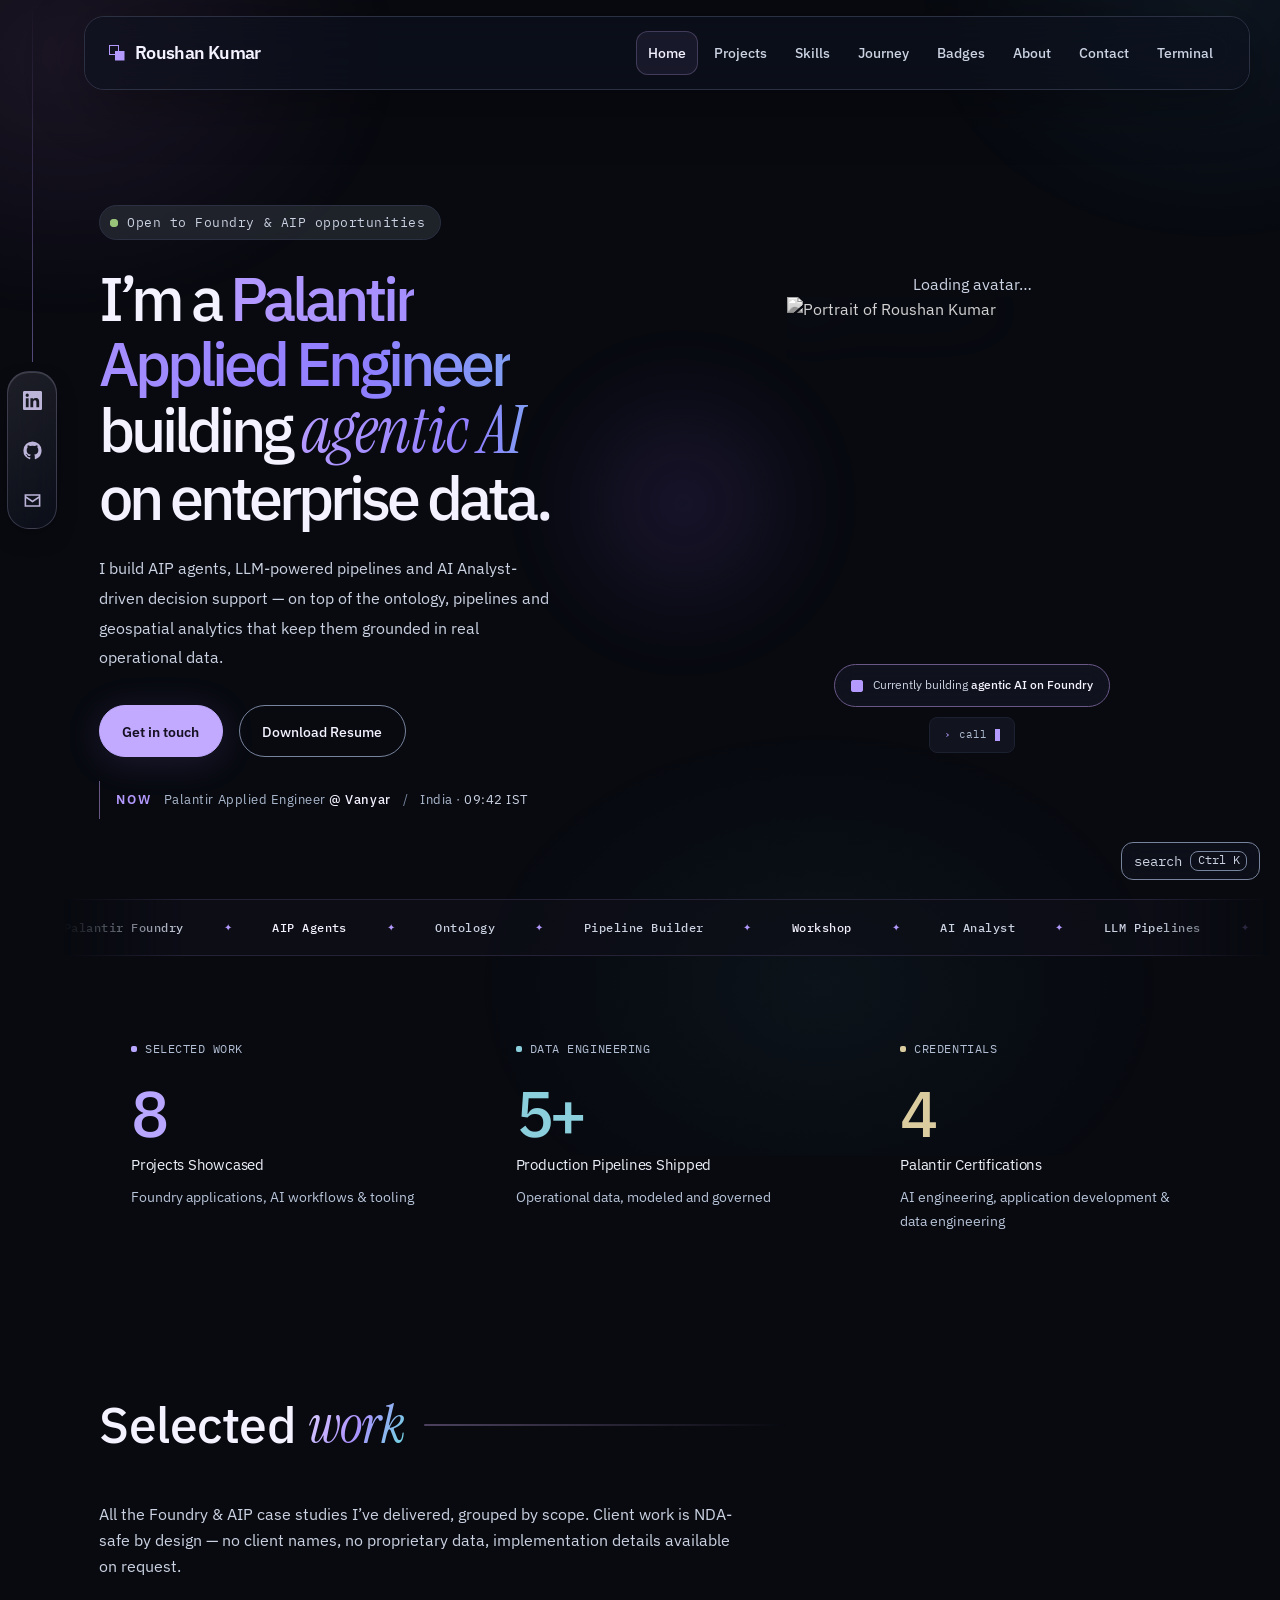
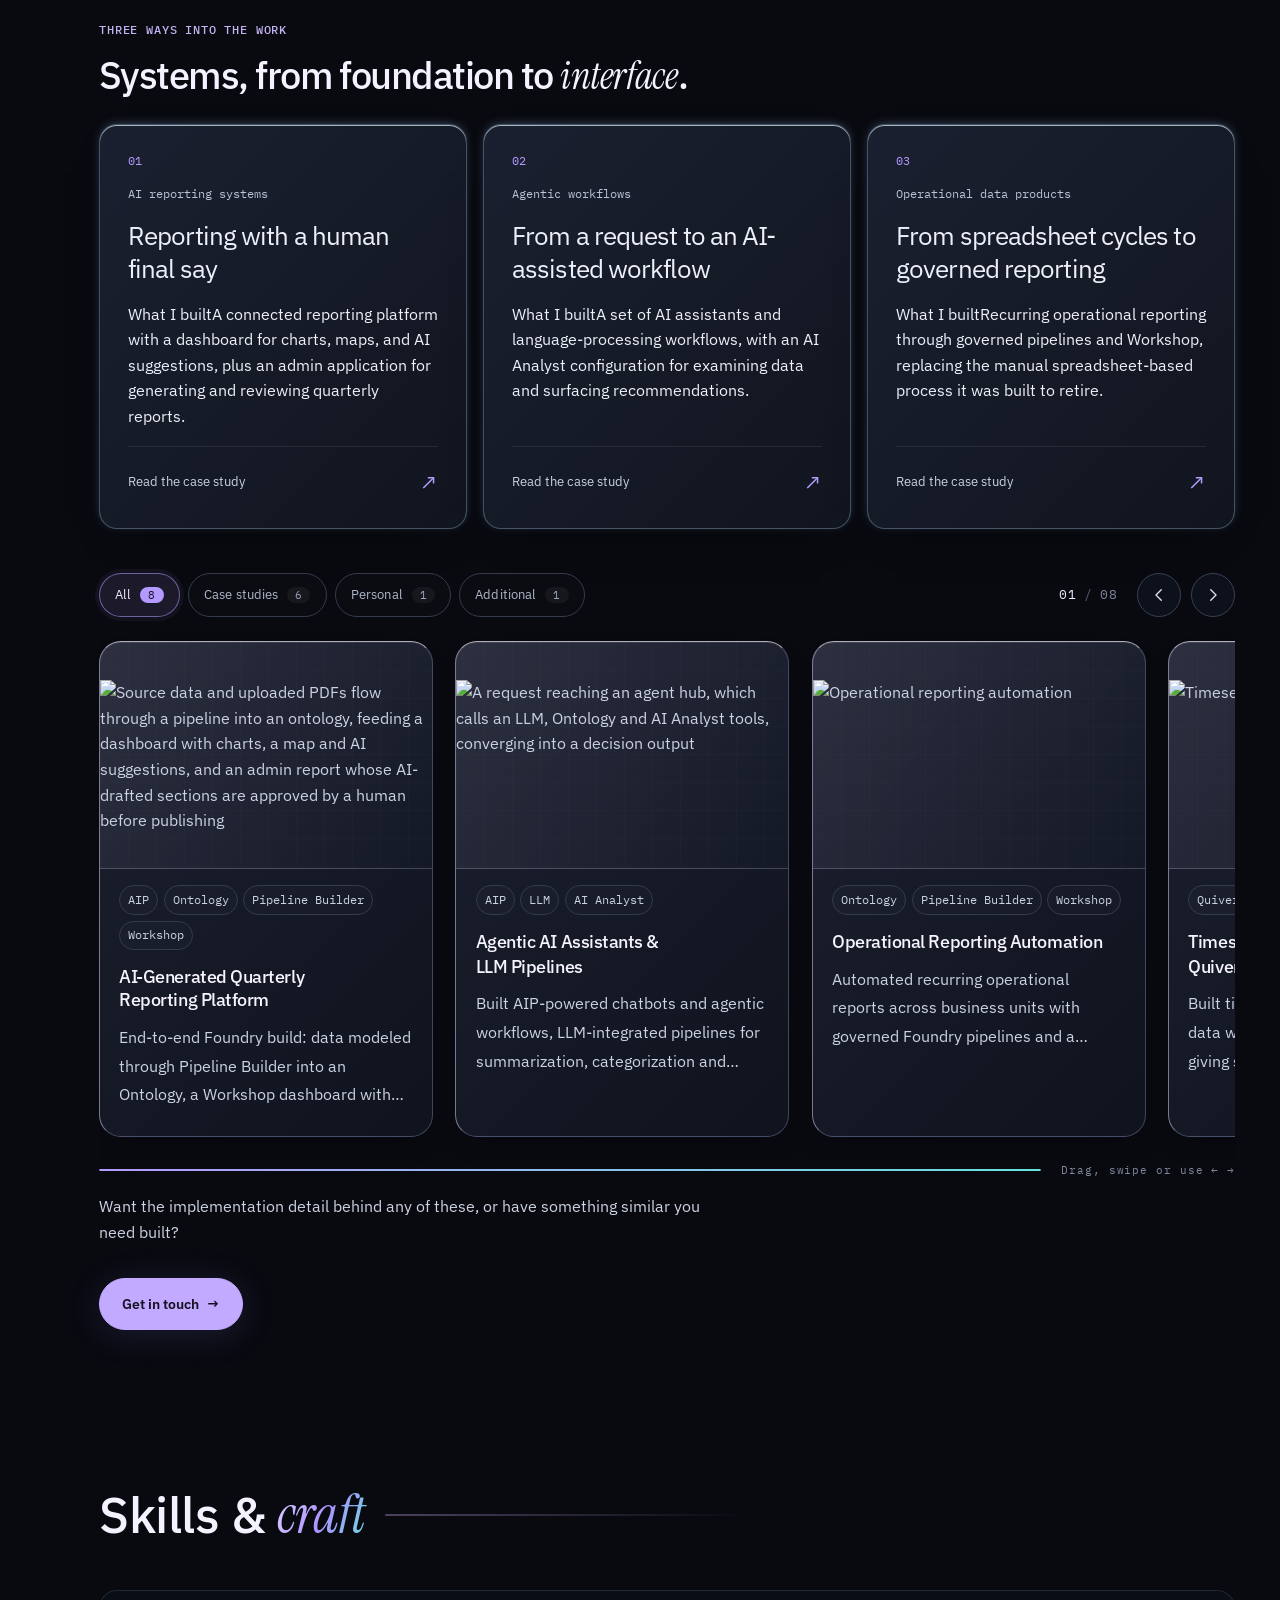
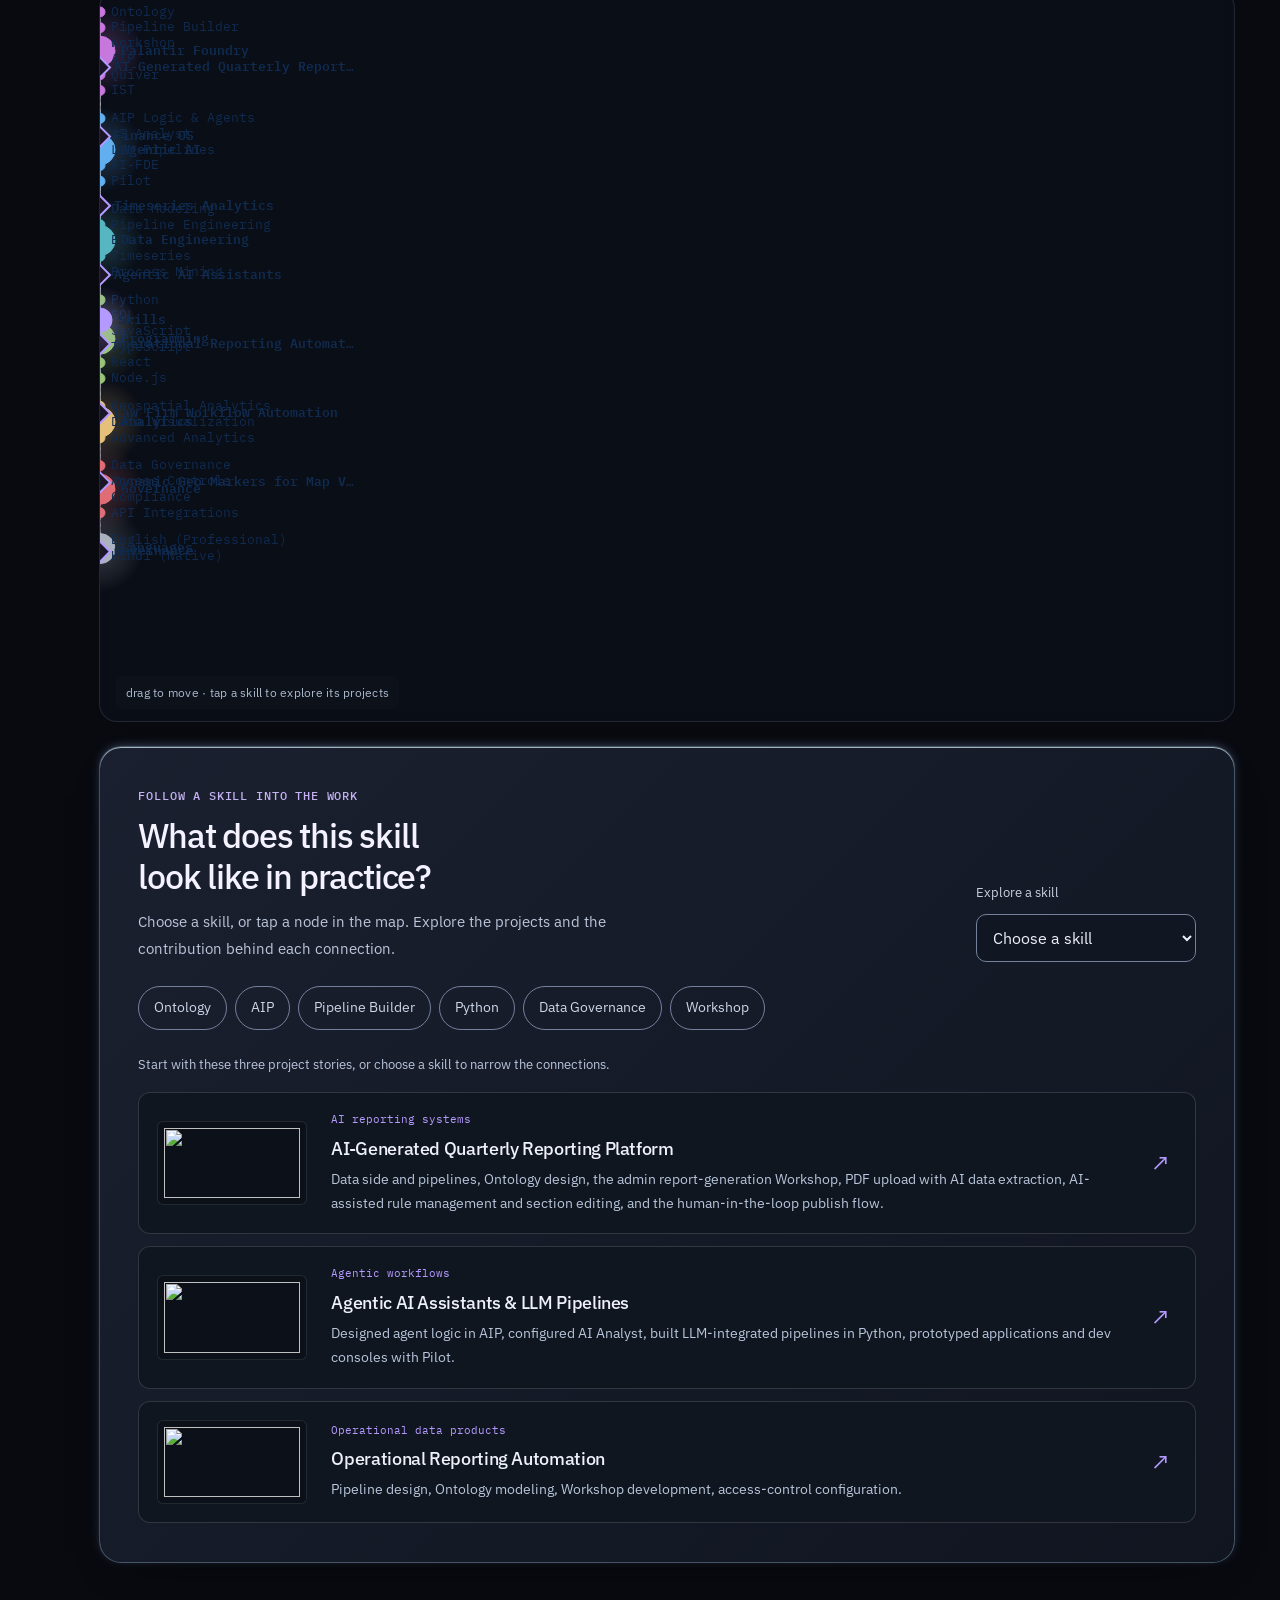
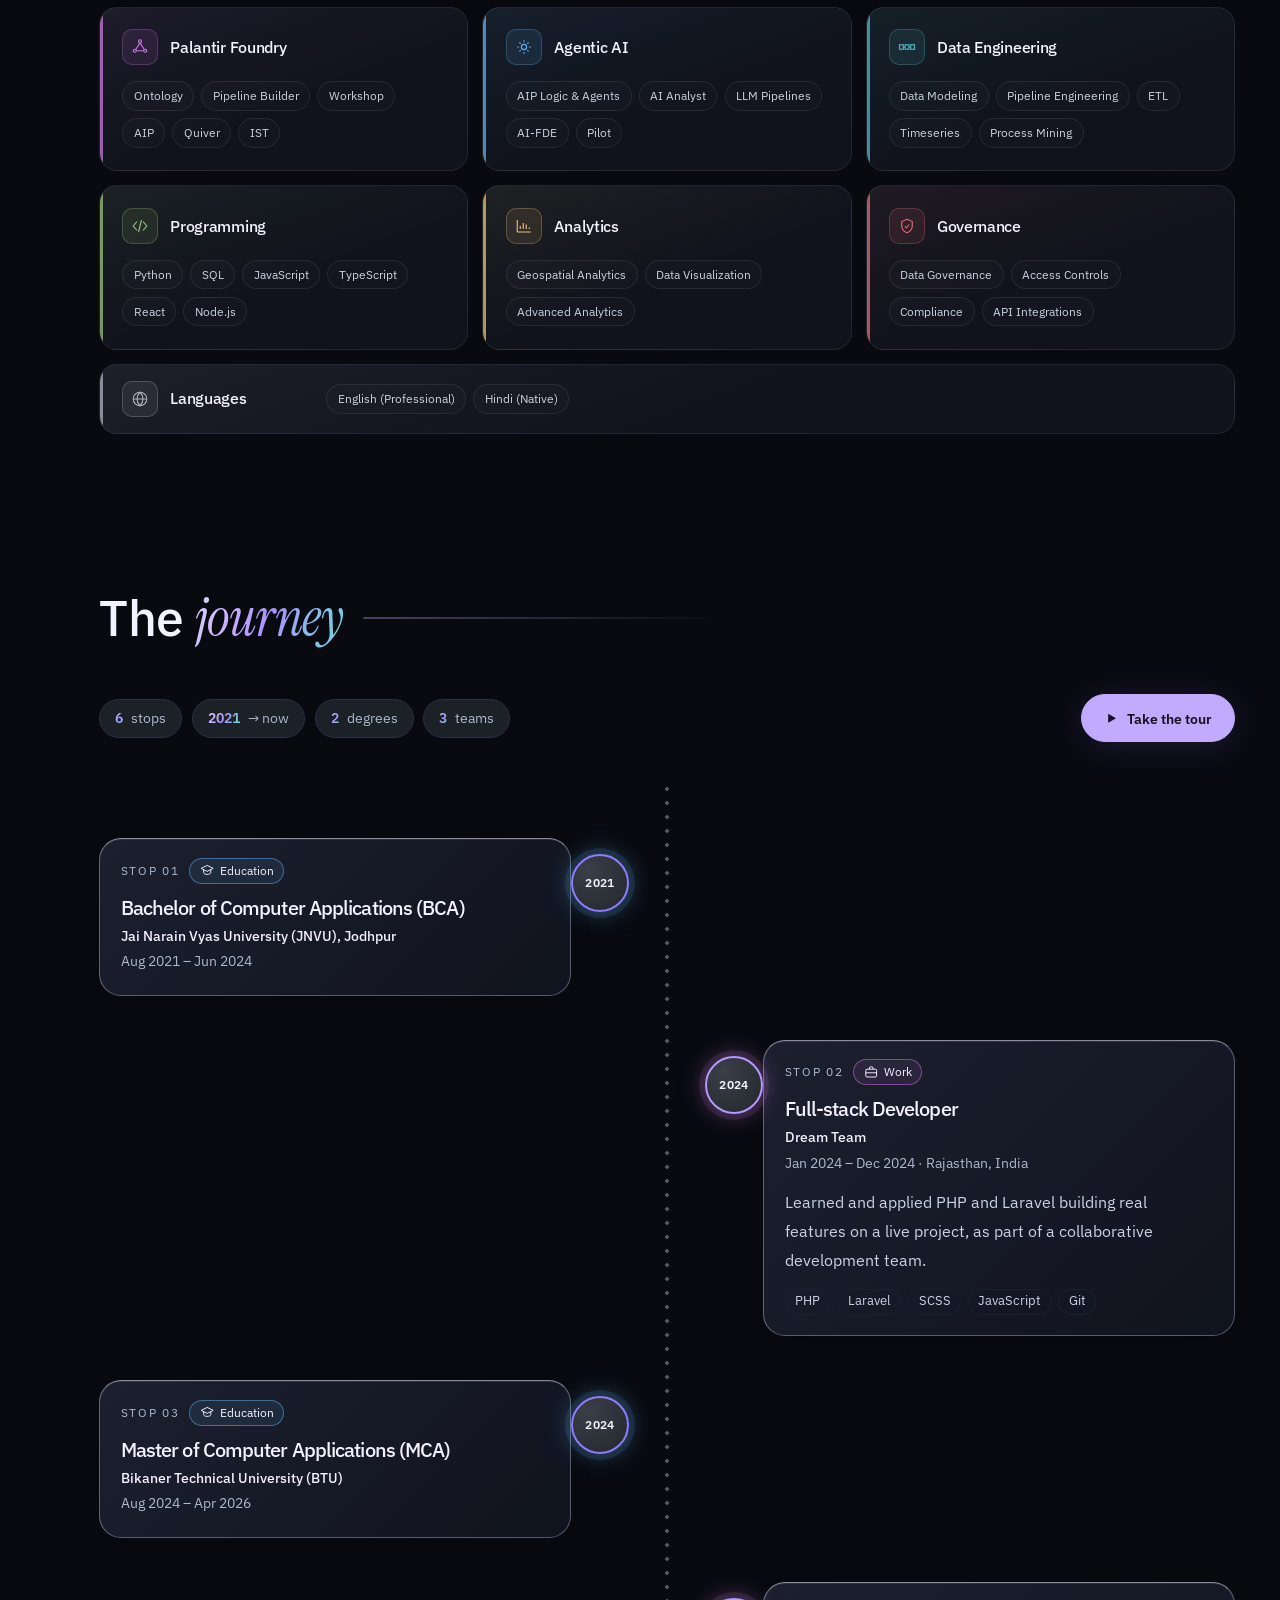
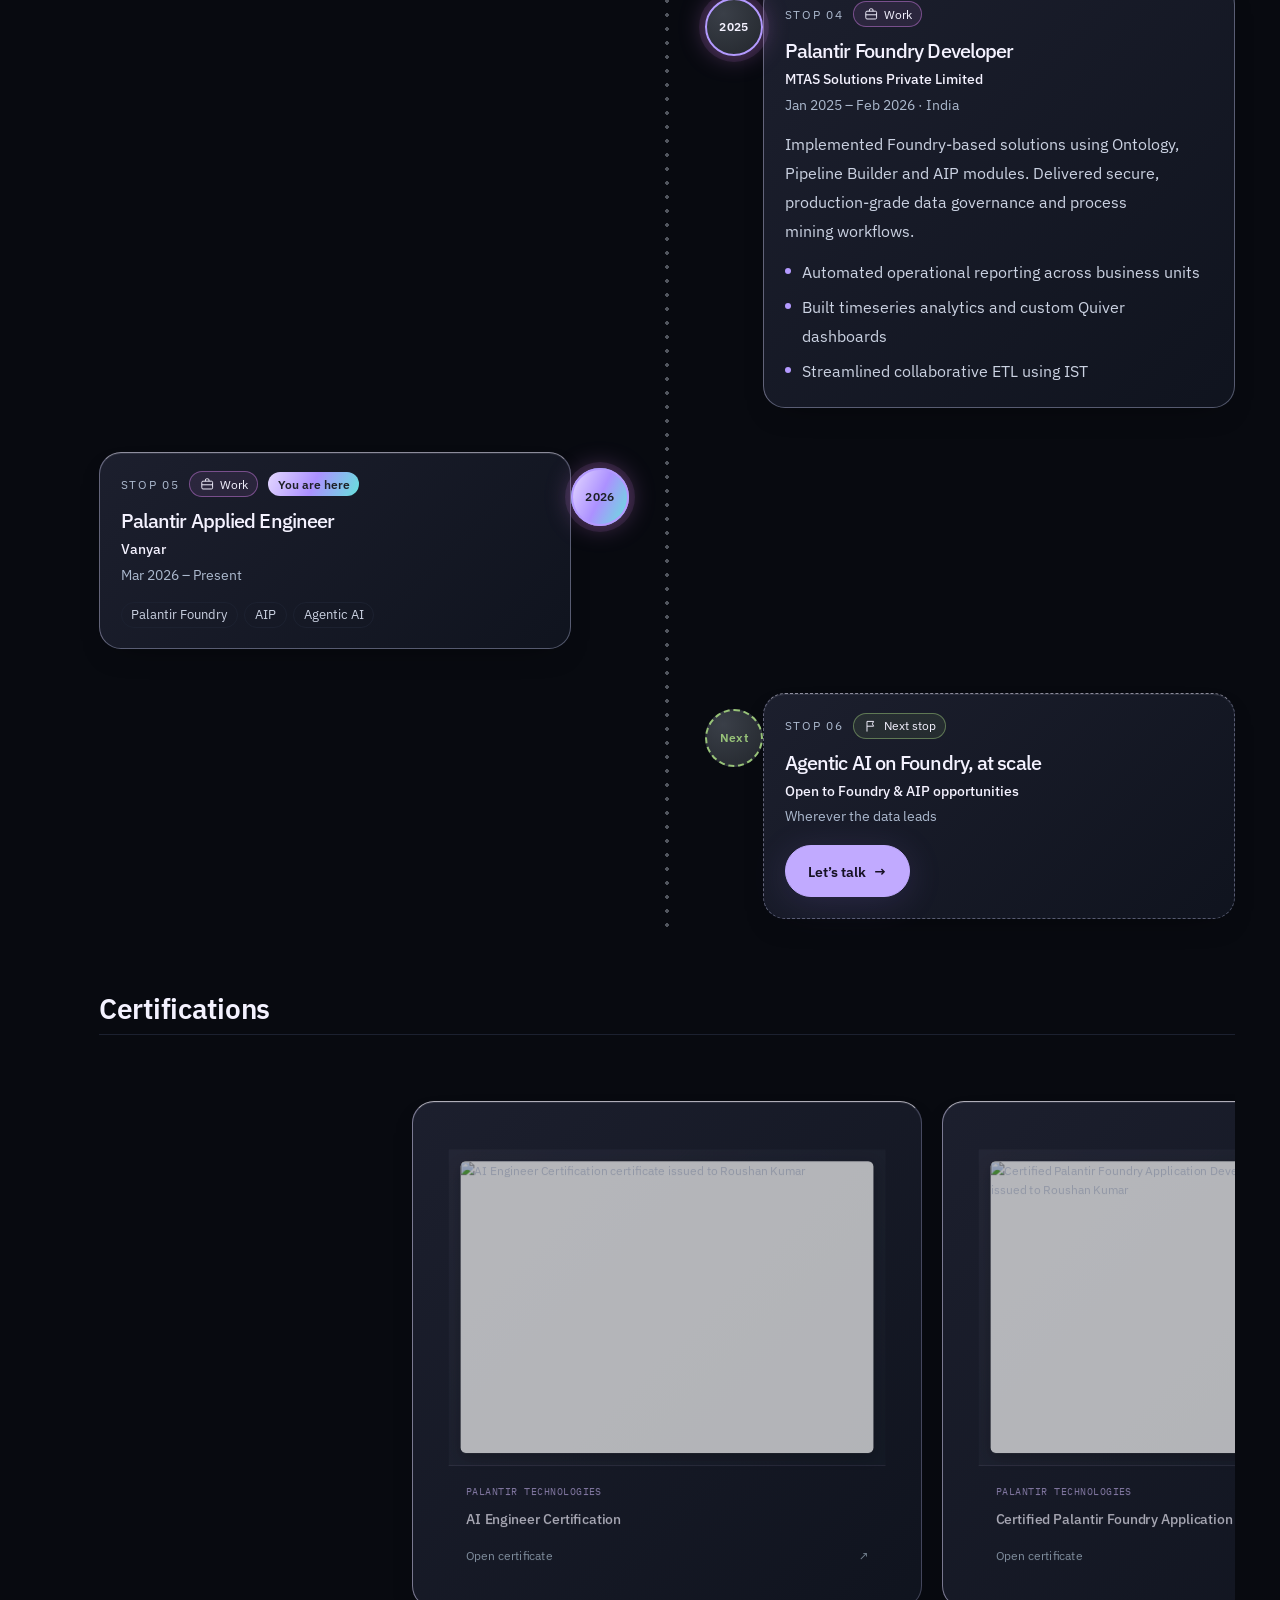
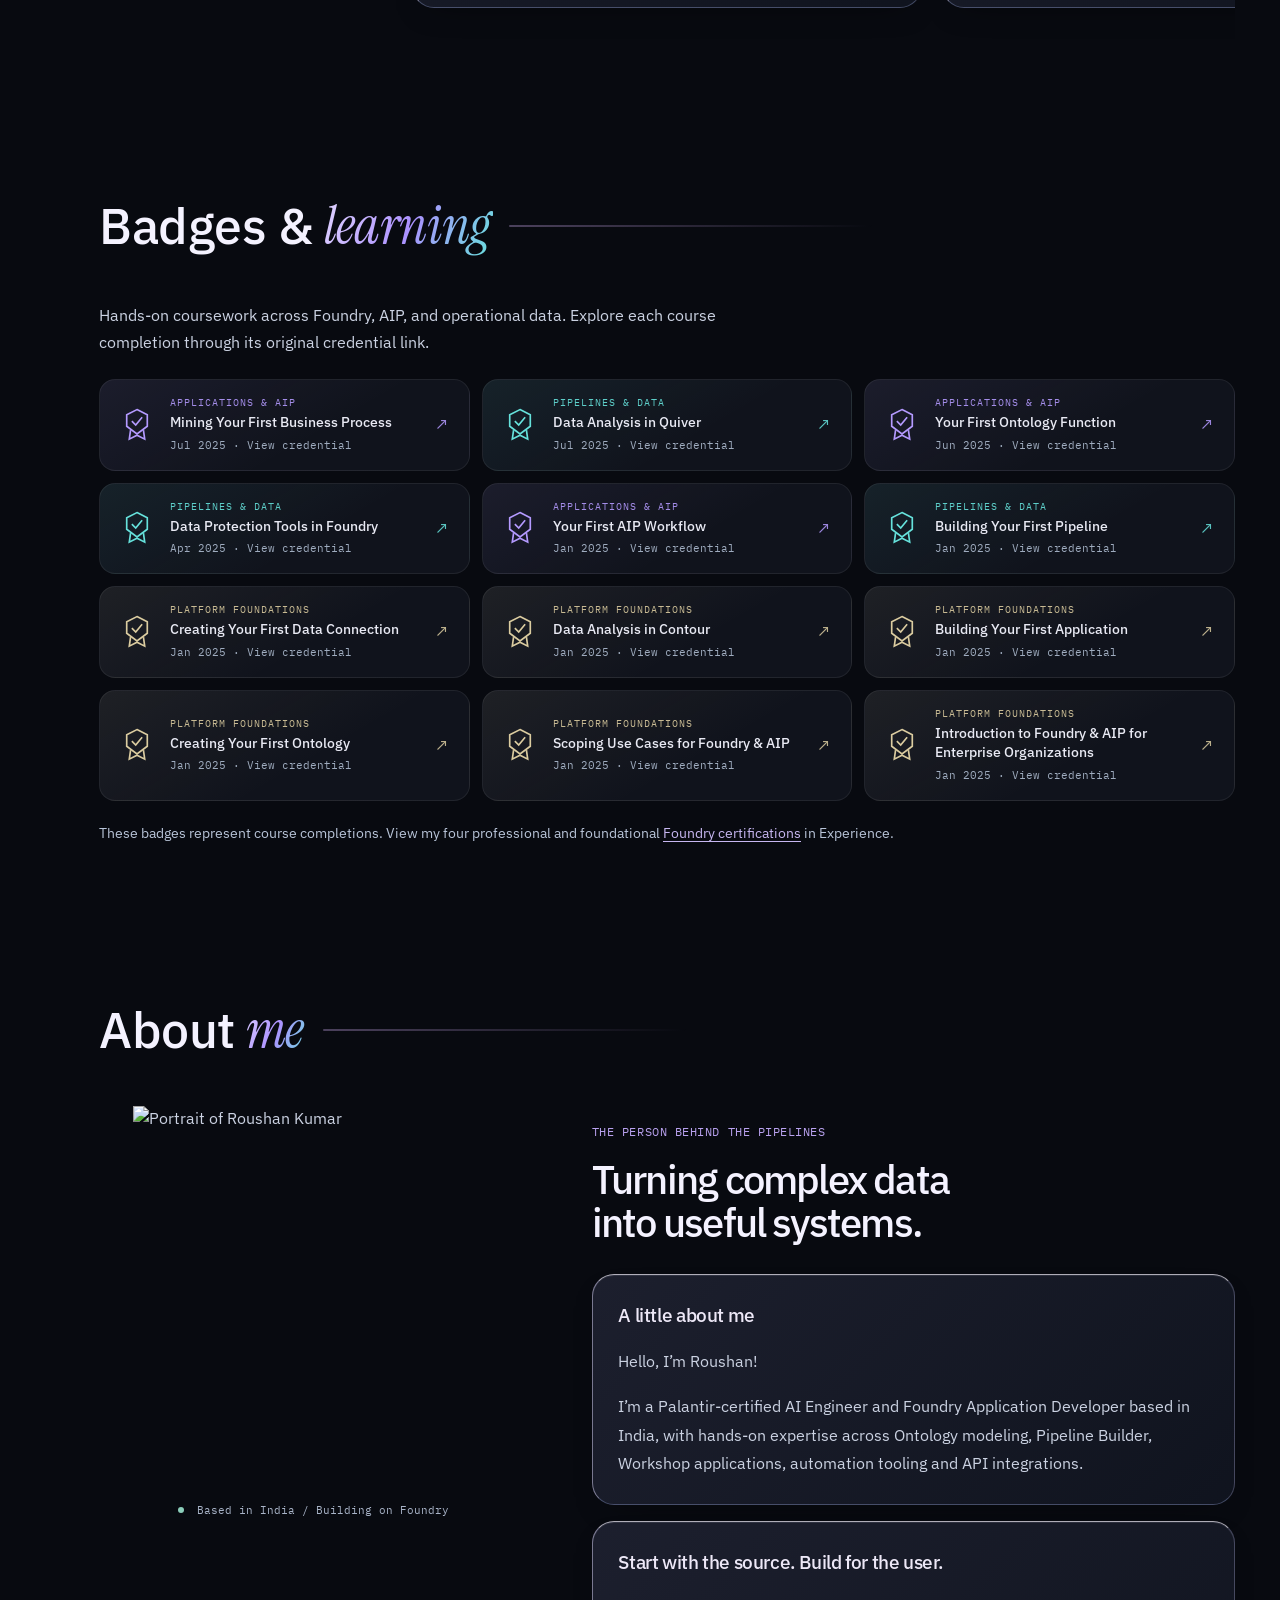
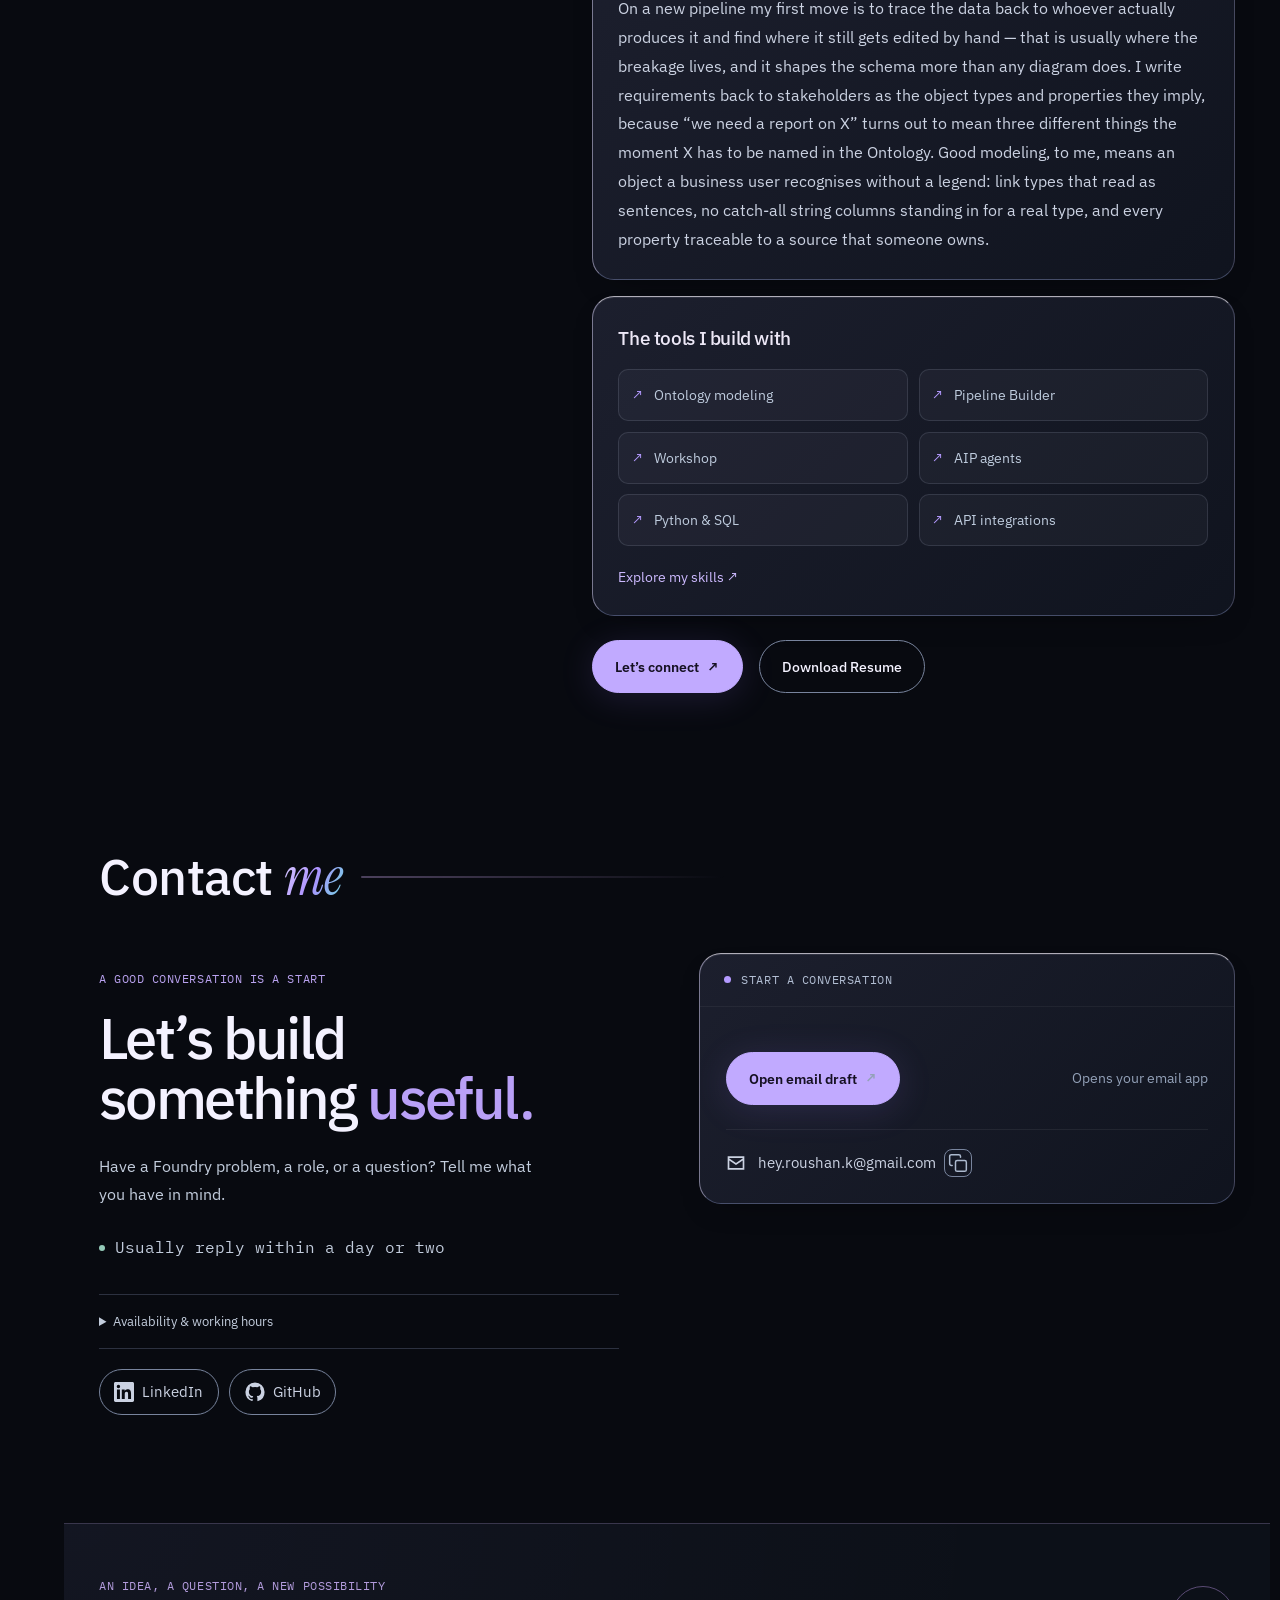
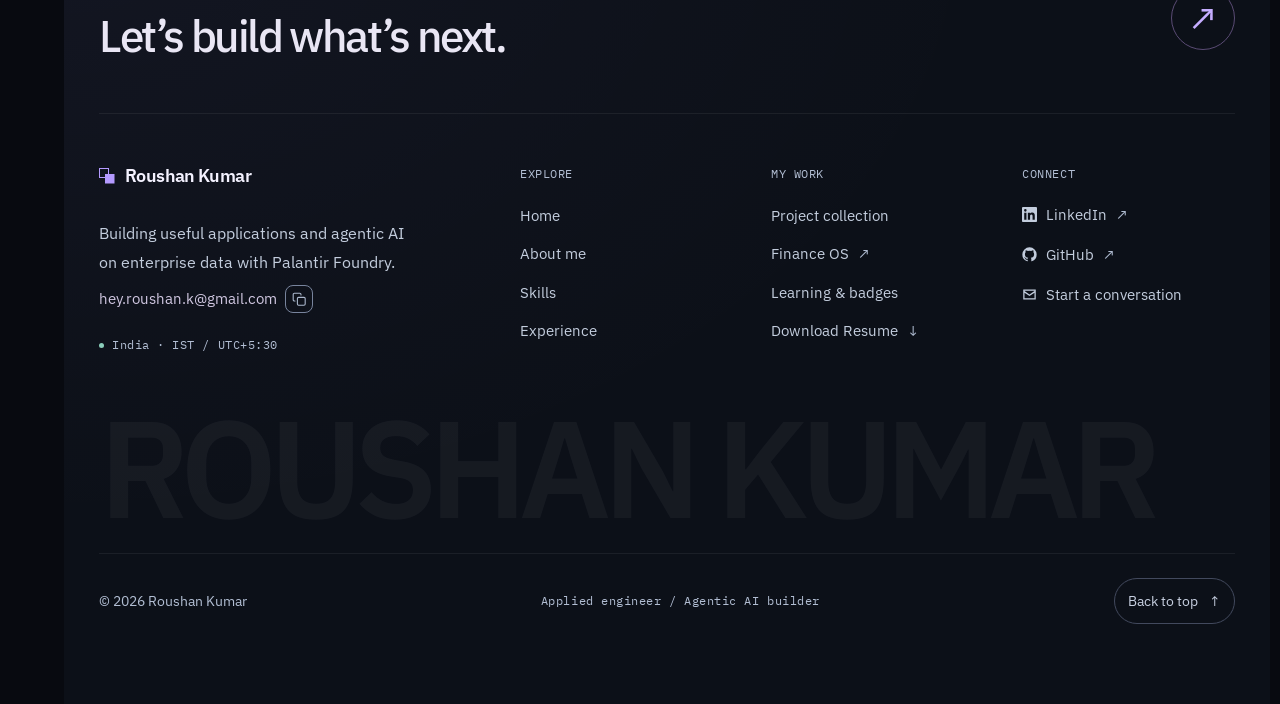
==== index.html @ 932e7ff6 "Align site with current role, fix header overlap, add terminal nav tab - Hero H1, page title, OG/Twi" ====
<!DOCTYPE html>
<html lang="en">
<head>
<meta charset="UTF-8" />
<meta name="viewport" content="width=device-width, initial-scale=1" />

<script id="reload-from-top">
(function(){var entry=performance.getEntriesByType('navigation')[0];if(!entry||entry.type!=='reload')return;history.scrollRestoration='manual';if(location.hash)history.replaceState(history.state,'',location.pathname+location.search);function top(){window.scrollTo({top:0,left:0,behavior:'instant'});}top();document.addEventListener('DOMContentLoaded',top,{once:true});window.addEventListener('pageshow',function(){top();requestAnimationFrame(top);},{once:true});})();
</script>
<!-- Establish the hero's starting state before any page content paints. -->
<script>
(function(){
  if(!window.matchMedia||matchMedia('(prefers-reduced-motion: reduce)').matches||!Element.prototype.animate)return;
  if(location.hash&&location.hash!=='#home')return;
  var root=document.documentElement;
  window.heroIntroBoot={expired:false};
  root.classList.add('hero-intro-enabled','hero-title-pending','hero-support-pending');
  // If enhancement scripts fail or stall, keep the page usable.
  window.heroIntroBoot.timer=setTimeout(function(){
    if(!root.classList.contains('hero-title-pending')&&!root.classList.contains('hero-support-pending'))return;
    window.heroIntroBoot.expired=true;
    root.classList.remove('hero-title-pending','hero-support-pending');
    document.dispatchEvent(new CustomEvent('hero-intro-fallback'));
  },4000);
})();
</script>
<style>
html.hero-title-pending .hero__title { opacity:0; }
html.hero-support-pending .hero__text,
html.hero-support-pending .hero__copy .btn-row,
html.hero-support-pending .hero__copy .now,
html.hero-support-pending .hero__visual,
html.hero-support-pending .hero .fx-scroll-cue { opacity:0; }
html.hero-intro-enabled .hero__copy,
html.hero-intro-enabled .hero__visual { animation:none !important; }
@media(prefers-reduced-motion:reduce) {
  html.hero-title-pending .hero__title,
  html.hero-support-pending .hero__text,
  html.hero-support-pending .hero__copy .btn-row,
  html.hero-support-pending .hero__copy .now,
  html.hero-support-pending .hero__visual,
  html.hero-support-pending .hero .fx-scroll-cue { opacity:1; }
}
@media print {
  html.hero-title-pending .hero__title,
  html.hero-support-pending .hero__text,
  html.hero-support-pending .hero__copy .btn-row,
  html.hero-support-pending .hero__copy .now,
  html.hero-support-pending .hero__visual { opacity:1; }
}
</style>


<title>Roushan Kumar | Palantir Applied Engineer (Foundry &amp; AIP)</title>
<meta name="description" content="Explore Roushan Kumar’s Palantir Foundry and AIP projects, AI agents, ontology applications and data pipelines. Certified AI Engineer and application developer." />

<meta name="theme-color" content="#ffffff" />
<meta name="color-scheme" content="light" />
<meta name="robots" content="index, follow, max-image-preview:large" />
<meta property="og:image:alt" content="Roushan Kumar — Palantir Foundry and AI Engineer portfolio" />
<meta name="twitter:image:alt" content="Roushan Kumar — Palantir Foundry and AI Engineer portfolio" />
<meta name="author" content="Roushan Kumar" />
<link rel="icon" href="assets/logo.svg" type="image/svg+xml" />
<link rel="apple-touch-icon" href="assets/apple-touch-icon.png" />
<link rel="canonical" href="https://dev-rksharma.github.io/Portfolio/" />

<meta property="og:type" content="website" />
<meta property="og:site_name" content="Roushan Kumar — Portfolio" />
<meta property="og:locale" content="en_US" />
<meta property="og:title" content="Roushan Kumar | Palantir Applied Engineer (Foundry &amp; AIP)" />
<meta property="og:description" content="Explore Roushan Kumar’s Palantir Foundry and AIP projects, AI agents, ontology applications and data pipelines. Certified AI Engineer and application developer." />
<meta property="og:url" content="https://dev-rksharma.github.io/Portfolio/" />
<meta property="og:image" content="https://dev-rksharma.github.io/Portfolio/assets/og-image.png" />
<meta name="twitter:card" content="summary_large_image" />
<meta name="twitter:title" content="Roushan Kumar | Palantir Applied Engineer (Foundry &amp; AIP)" />
<meta name="twitter:description" content="Explore Roushan Kumar’s Palantir Foundry and AIP projects, AI agents, ontology applications and data pipelines. Certified AI Engineer and application developer." />
<meta name="twitter:image" content="https://dev-rksharma.github.io/Portfolio/assets/og-image.png" />

<script type="application/ld+json">
{
  "@context": "https://schema.org",
  "@graph": [
    {
      "@type": "Person",
      "name": "Roushan Kumar",
      "url": "https://dev-rksharma.github.io/Portfolio/",
      "image": "https://dev-rksharma.github.io/Portfolio/assets/profile.png",
      "jobTitle": "Palantir Applied Engineer",
      "worksFor": {
        "@type": "Organization",
        "name": "Vanyar"
      },
      "sameAs": [
        "https://www.linkedin.com/in/roushan-kumar",
        "https://github.com/dev-rkSharma"
      ],
      "knowsAbout": [
        "Palantir Foundry",
        "Agentic AI",
        "AIP Agents",
        "LLM Pipelines",
        "Ontology Modeling",
        "Pipeline Builder",
        "Workshop Applications",
        "Data Governance",
        "Geospatial Analytics",
        "AIP"
      ],
      "@id": "https://dev-rksharma.github.io/Portfolio/#person",
      "email": "mailto:hey.roushan.k@gmail.com",
      "hasCredential": [
        {
          "@type": "EducationalOccupationalCredential",
          "name": "AI Engineer Certification",
          "url": "https://verify.skilljar.com/c/pby6viwbnyed",
          "credentialCategory": "Certification",
          "recognizedBy": {
            "@type": "Organization",
            "name": "Palantir Technologies"
          }
        },
        {
          "@type": "EducationalOccupationalCredential",
          "name": "Certified Palantir Foundry Application Developer Professional",
          "url": "https://verify.skilljar.com/c/iqjrtpi248z9",
          "credentialCategory": "Certification",
          "recognizedBy": {
            "@type": "Organization",
            "name": "Palantir Technologies"
          }
        },
        {
          "@type": "EducationalOccupationalCredential",
          "name": "Certified Palantir Foundry Aware",
          "url": "https://verify.skilljar.com/c/zka2jmnxfj8r",
          "credentialCategory": "Certification",
          "recognizedBy": {
            "@type": "Organization",
            "name": "Palantir Technologies"
          }
        },
        {
          "@type": "EducationalOccupationalCredential",
          "name": "Certified Palantir Foundry Data Engineer",
          "url": "https://verify.skilljar.com/c/p792rr4y8it7",
          "credentialCategory": "Certification",
          "recognizedBy": {
            "@type": "Organization",
            "name": "Palantir Technologies"
          }
        }
      ]
    },
    {
      "@type": "ProfilePage",
      "@id": "https://dev-rksharma.github.io/Portfolio/#profile",
      "url": "https://dev-rksharma.github.io/Portfolio/",
      "name": "Roushan Kumar | Palantir Applied Engineer (Foundry & AIP)",
      "description": "Explore Roushan Kumar’s Palantir Foundry and AIP projects, AI agents, ontology applications and data pipelines. Certified AI Engineer and application developer.",
      "mainEntity": {
        "@id": "https://dev-rksharma.github.io/Portfolio/#person"
      },
      "isPartOf": {
        "@id": "https://dev-rksharma.github.io/Portfolio/#website"
      }
    },
    {
      "@type": "WebSite",
      "@id": "https://dev-rksharma.github.io/Portfolio/#website",
      "url": "https://dev-rksharma.github.io/Portfolio/",
      "name": "Roushan Kumar Portfolio",
      "inLanguage": "en",
      "publisher": {
        "@id": "https://dev-rksharma.github.io/Portfolio/#person"
      }
    },
    {
      "@type": "ItemList",
      "name": "Selected Foundry and AIP projects",
      "url": "https://dev-rksharma.github.io/Portfolio/#projects",
      "numberOfItems": 8,
      "itemListElement": [
        {
          "@type": "ListItem",
          "position": 1,
          "name": "AI-Generated Quarterly Reporting Platform"
        },
        {
          "@type": "ListItem",
          "position": 2,
          "name": "Agentic AI Assistants & LLM Pipelines"
        },
        {
          "@type": "ListItem",
          "position": 3,
          "name": "Operational Reporting Automation"
        },
        {
          "@type": "ListItem",
          "position": 4,
          "name": "Timeseries Analytics & Quiver Dashboards"
        },
        {
          "@type": "ListItem",
          "position": 5,
          "name": "Governance & Process Mining Workflows"
        },
        {
          "@type": "ListItem",
          "position": 6,
          "name": "Law Firm Workflow Automation"
        },
        {
          "@type": "ListItem",
          "position": 7,
          "name": "Finance OS"
        },
        {
          "@type": "ListItem",
          "position": 8,
          "name": "Dynamic Geo Markers for Map Visualizations"
        }
      ]
    }
  ]
}
</script>

<link rel="preconnect" href="https://fonts.googleapis.com" />
<link rel="preconnect" href="https://fonts.gstatic.com" crossorigin />
<link href="https://fonts.googleapis.com/css2?family=IBM+Plex+Mono:wght@400;500;600&family=IBM+Plex+Sans:wght@400;500;600&family=Instrument+Serif:ital@0;1&display=swap" rel="stylesheet" />
<link rel="stylesheet" href="css/site.css?v=sig-20261125" />
<link rel="stylesheet" href="css/white-navy.css?v=20261125" />
<script id="avatar-loading-boot">
(function(){
 var root=document.documentElement;root.classList.add('avatar-pending','social-rail-pending');
 window.socialRailSettled=false;
 var railStarted=false,railFinished=false;
 function railReady(){if(railFinished)return;railFinished=true;window.socialRailSettled=true;root.classList.remove('social-rail-pending');document.dispatchEvent(new CustomEvent('social-rail-ready'));}
 function startRail(){
  if(railStarted)return;railStarted=true;
  var rail=document.querySelector('.rail');
  root.classList.remove('social-rail-pending');
  if(!rail||matchMedia('(max-width:899px),(prefers-reduced-motion:reduce)').matches){railReady();return;}
  rail.addEventListener('animationend',function(event){if(event.animationName==='social-rail-drop')railReady();});
  setTimeout(railReady,1500);
 }
 document.addEventListener('hero-title-ready',startRail,{once:true});
 document.addEventListener('hero-intro-fallback',startRail,{once:true});
 document.addEventListener('DOMContentLoaded',function(){var title=document.querySelector('.hero__title');if(!title||matchMedia('(prefers-reduced-motion:reduce)').matches||title.dataset.introState==='ready'||(location.hash&&location.hash!=='#home'))startRail();},{once:true});
 setTimeout(startRail,15000);
 window.avatarLoadFailed=function(){clearTimeout(window.avatarLoadingTimer);root.classList.remove('avatar-pending');root.classList.add('avatar-fallback');};
 window.avatarLoadReady=function(){clearTimeout(window.avatarLoadingTimer);root.classList.remove('avatar-pending','avatar-fallback');root.classList.add('avatar-ready');};
 window.avatarLoadingTimer=setTimeout(window.avatarLoadFailed,40000);
})();
</script>
<link rel="stylesheet" href="css/mobile-journey.css?v=20261109" />
<link rel="stylesheet" href="css/creative-upgrades.css?v=20261109" />
<link rel="stylesheet" href="css/project-system.css?v=20261109" />
<script src="js/terminal-themes.js?v=20261110"></script>
<link rel="stylesheet" href="css/scroll-polish.css?v=20261110" />
<link rel="stylesheet" href="css/heading-glints.css?v=20261110" />
<link rel="stylesheet" href="css/architecture-viewer.css?v=20261110" />
</head>
<body>
<svg aria-hidden="true" width="0" height="0" style="position:absolute;pointer-events:none"><defs><filter id="navy-duotone" color-interpolation-filters="sRGB"><feColorMatrix type="matrix" values=".199 .669 .067 0 .063 .176 .593 .060 0 .169 .147 .491 .049 0 .314 0 0 0 1 0"/></filter><filter id="navy-on-white" color-interpolation-filters="sRGB"><feColorMatrix type="matrix" values="-.199 -.669 -.067 0 1 -.176 -.593 -.060 0 1 -.147 -.491 -.049 0 1 0 0 0 1 0"/></filter></defs></svg>



























<a class="skip-link" href="#main">Skip to content</a>

<!-- ========================= ICON SPRITE =========================
     Single source of truth for the brand mark and the social icons. Every
     icon on the page is a <use> of a symbol below — do not paste these
     paths inline again, that is what caused the geometry/colour drift.
     The two-square mark is the brand mark: header, footer, favicon and
     og-image only. It is never used as decoration. -->
<svg class="sprite" aria-hidden="true" focusable="false">
  <defs>
    <symbol id="i-logo" viewBox="0 0 16 16">
      <rect x="0.5" y="0.5" width="9" height="9" fill="none" stroke="currentColor"/>
      <rect x="6" y="6" width="9.5" height="9.5" fill="currentColor"/>
    </symbol>
    <symbol id="i-linkedin" viewBox="0 0 24 24"><path d="M20.45 20.45h-3.55v-5.57c0-1.33-.03-3.04-1.85-3.04-1.86 0-2.14 1.45-2.14 2.94v5.67H9.35V9h3.41v1.56h.05a3.74 3.74 0 0 1 3.37-1.85c3.6 0 4.27 2.37 4.27 5.46v6.28ZM5.34 7.43a2.06 2.06 0 1 1 0-4.13 2.06 2.06 0 0 1 0 4.13ZM7.12 20.45H3.56V9h3.56v11.45ZM22.22 0H1.77C.79 0 0 .77 0 1.73v20.54C0 23.23.79 24 1.77 24h20.45c.98 0 1.78-.77 1.78-1.73V1.73C24 .77 23.2 0 22.22 0Z"/></symbol>
    <symbol id="i-github" viewBox="0 0 24 24"><path d="M12 .5A11.5 11.5 0 0 0 .5 12a11.5 11.5 0 0 0 7.86 10.92c.58.1.79-.25.79-.55v-1.94c-3.2.7-3.88-1.54-3.88-1.54-.53-1.34-1.29-1.7-1.29-1.7-1.05-.72.08-.7.08-.7 1.16.08 1.77 1.19 1.77 1.19 1.03 1.77 2.7 1.26 3.36.96.1-.75.4-1.26.73-1.55-2.55-.29-5.24-1.28-5.24-5.69 0-1.26.45-2.29 1.19-3.1-.12-.29-.51-1.46.11-3.05 0 0 .96-.3 3.16 1.18a10.9 10.9 0 0 1 5.76 0c2.2-1.48 3.16-1.18 3.16-1.18.62 1.59.23 2.76.12 3.05.74.81 1.18 1.84 1.18 3.1 0 4.42-2.69 5.4-5.25 5.68.41.36.78 1.06.78 2.14v3.17c0 .3.2.66.8.55A11.5 11.5 0 0 0 23.5 12A11.5 11.5 0 0 0 12 .5Z"/></symbol>
    <symbol id="i-email" viewBox="0 0 24 24"><path d="M2 4h20v16H2V4Zm2 2v.5l8 5.5 8-5.5V6H4Zm0 3v9h16V9l-8 5.5L4 9Z"/></symbol>
  </defs>
</svg>

<!-- ========================= LEFT RAIL ========================= -->
<aside class="rail" aria-label="Social links">
  <span class="rail__line" aria-hidden="true"></span>
  <ul class="rail__list">
    <li>
      <a href="https://www.linkedin.com/in/roushan-kumar" target="_blank" rel="noopener" aria-label="LinkedIn">
        <svg aria-hidden="true"><use href="#i-linkedin"/></svg>
      </a>
    </li>
    <li>
      <a href="https://github.com/dev-rkSharma" target="_blank" rel="noopener" aria-label="GitHub">
        <svg aria-hidden="true"><use href="#i-github"/></svg>
      </a>
    </li>
    <li>
      <a href="mailto:hey.roushan.k@gmail.com" aria-label="Email">
        <svg aria-hidden="true"><use href="#i-email"/></svg>
      </a>
    </li>
  </ul>
</aside>

<!-- ========================= HEADER ========================= -->
<header class="header" id="header">
  <div class="container header__inner">
    <a class="logo" href="#home" aria-label="Home">
      <svg class="logo__mark" aria-hidden="true"><use href="#i-logo"/></svg>
      <span class="logo__text">Roushan Kumar</span>
    </a>

    <nav class="nav" id="nav" aria-label="Main">
      <ul class="nav__list">
        <li><a class="nav__link is-active" href="#home" aria-current="location"><span class="hash" aria-hidden="true">#</span>home</a></li>
        <li><a class="nav__link" href="#projects" data-spy="projects"><span class="hash" aria-hidden="true">#</span>projects</a></li>
        <li><a class="nav__link" href="#skills"><span class="hash" aria-hidden="true">#</span>skills</a></li>
        <li><a class="nav__link" href="#experience"><span class="hash" aria-hidden="true">#</span>experience</a></li>
        <li><a class="nav__link" href="#badges"><span class="hash" aria-hidden="true">#</span>badges</a></li>
        <li><a class="nav__link" href="#about-me" data-spy="about-me"><span class="hash" aria-hidden="true">#</span>about-me</a></li>
        <li><a class="nav__link" href="#contacts" data-spy="contacts"><span class="hash" aria-hidden="true">#</span>contacts</a></li>
        <li><a class="nav__link" href="#terminal" data-action="terminal"><span class="hash" aria-hidden="true">#</span>terminal</a></li>
      </ul>
      <ul class="nav__socials" aria-label="Social links">
        <li><a href="https://www.linkedin.com/in/roushan-kumar" target="_blank" rel="noopener" aria-label="LinkedIn"><svg aria-hidden="true"><use href="#i-linkedin"/></svg></a></li>
        <li><a href="https://github.com/dev-rkSharma" target="_blank" rel="noopener" aria-label="GitHub"><svg aria-hidden="true"><use href="#i-github"/></svg></a></li>
      </ul>
    </nav>

    <button class="burger" id="burger" aria-label="Open menu" aria-expanded="false" aria-controls="nav">
      <span aria-hidden="true"></span>
      <span aria-hidden="true"></span>
      <span aria-hidden="true"></span>
    </button>
  </div>
</header>

<main id="main" data-single-page>

  <!-- ========================= HERO ========================= -->
  <section class="hero section" id="home">
    <div class="container hero__grid">

      <div class="hero__copy">
        <p class="hero__eyebrow">
          <span class="hero__eyebrow-dot" aria-hidden="true"></span>
          Open to Foundry &amp; AIP opportunities
        </p>
        <h1 class="hero__title">
          I&rsquo;m a <em>Palantir Applied Engineer</em> building <em>agentic AI</em> on enterprise data.
        </h1>
        <p class="hero__text">
          I build AIP agents, LLM-powered pipelines and AI Analyst-driven decision
          support &mdash; on top of the ontology, pipelines and geospatial analytics
          that keep them grounded in real operational data.
        </p>
        <div class="btn-row">
          <a class="btn btn--primary" href="#contacts">Get in touch</a>
          <a class="btn" href="assets/Roushan-Kumar-Resume.pdf" download>Download Resume</a>
        </div>
        <!-- live "now" line; js/extras.js?v=20261125 keeps the IST clock ticking -->
        <p class="now">
          <span class="now__label">Now</span>
          <span>Palantir Applied Engineer <strong>@ Vanyar</strong></span>
          <span class="now__sep" aria-hidden="true">/</span>
          <span>India &middot; <span class="now__time">IST</span></span>
        </p>
      </div>

      <div class="hero__visual">
<p class="avatar-loading-note" role="status">Loading avatar…</p>
        <span class="decor decor--dots hero__dots-a" aria-hidden="true"></span>
        <span class="decor decor--dots hero__dots" aria-hidden="true"></span>

        <img decoding="async" class="hero__img" src="assets/profile.png" alt="Portrait of Roushan Kumar" width="459" height="465"  fetchpriority="high" />

        <p class="status">
          <span class="status__dot" aria-hidden="true"></span>
          <span>Currently building <strong>agentic AI on Foundry</strong></span>
        </p>

        <!-- Decorative "agent trace" — reads as an AIP agent executing steps.
             Purely atmospheric: the real "what I do" copy is the hero text and
             the Agentic AI skill box, so this is aria-hidden and never gates
             information. js/main.js rotates .agent-trace__text; with
             prefers-reduced-motion it's left on the first line, static. -->
        <p class="agent-trace" aria-hidden="true">
          <span class="agent-trace__prompt">&rsaquo;</span>
          <span class="agent-trace__text">receive_request()</span>
          <span class="agent-trace__cursor"></span>
        </p>
      </div>

    </div>
  </section>

  <!-- ========================= MARQUEE =========================
       Decorative ticker — every name here is already in #skills, so it's
       aria-hidden. The list is rendered twice so the -50% loop is seamless;
       css/site.css pauses it on hover and stops it under reduced motion. -->
  <div class="marquee" aria-hidden="true">
    <ul class="marquee__track">
      <li class="marquee__item">Palantir Foundry</li><li class="marquee__item">AIP Agents</li><li class="marquee__item">Ontology</li><li class="marquee__item">Pipeline Builder</li><li class="marquee__item">Workshop</li><li class="marquee__item">AI Analyst</li><li class="marquee__item">LLM Pipelines</li><li class="marquee__item">Quiver</li><li class="marquee__item">Python</li><li class="marquee__item">TypeScript</li><li class="marquee__item">SQL</li><li class="marquee__item">Data Governance</li><li class="marquee__item">Geospatial Analytics</li><li class="marquee__item">React</li>
      <li class="marquee__item">Palantir Foundry</li><li class="marquee__item">AIP Agents</li><li class="marquee__item">Ontology</li><li class="marquee__item">Pipeline Builder</li><li class="marquee__item">Workshop</li><li class="marquee__item">AI Analyst</li><li class="marquee__item">LLM Pipelines</li><li class="marquee__item">Quiver</li><li class="marquee__item">Python</li><li class="marquee__item">TypeScript</li><li class="marquee__item">SQL</li><li class="marquee__item">Data Governance</li><li class="marquee__item">Geospatial Analytics</li><li class="marquee__item">React</li>
    </ul>
  </div>

  <!-- ========================= STATS ========================= -->
  <section class="section stats-section" aria-label="Highlights">
    <div class="container">
      <div class="stats kpi-grid">
        <div class="stat">
          <p class="stat__kicker">Selected work</p>
          <p class="stat__num">8</p>
          <p class="stat__label">Projects Showcased</p>
          <p class="stat__detail">Foundry applications, AI workflows & tooling</p>
        </div>
        <div class="stat">
          <p class="stat__kicker">Data engineering</p>
          <p class="stat__num">5+</p>
          <p class="stat__label">Production Pipelines Shipped</p>
          <p class="stat__detail">Operational data, modeled and governed</p>
        </div>
        <div class="stat">
          <p class="stat__kicker">Credentials</p>
          <p class="stat__num">4</p>
          <p class="stat__label">Palantir Certifications</p>
          <p class="stat__detail">AI engineering, application development & data engineering</p>
        </div>
      </div>
    </div>
  </section>

  <!-- ========================= PROJECTS ========================= -->
  <section class="section" id="projects">
    <div class="container">

      <div class="section-head">
        <h2 class="section-title"><span class="hash" aria-hidden="true">#</span>Selected <em class="sig-em">work</em></h2>
        <span class="section-head__rule" aria-hidden="true"></span>
      </div>
      <p class="page-lede">All the Foundry &amp; AIP case studies I&rsquo;ve delivered, grouped by scope. Client work is NDA-safe by design &mdash; no client names, no proprietary data, implementation details available on request.</p>

      <div class="proj-rail" data-rail>
        <div class="proj-rail__bar">
          <div class="proj-filters" role="group" aria-label="Filter projects">
          <button class="proj-filter" type="button" data-filter="all" aria-pressed="true">All<span class="proj-filter__count">8</span></button>
          <button class="proj-filter" type="button" data-filter="case" aria-pressed="false">Case studies<span class="proj-filter__count">6</span></button>
          <button class="proj-filter" type="button" data-filter="personal" aria-pressed="false">Personal<span class="proj-filter__count">1</span></button>
          <button class="proj-filter" type="button" data-filter="additional" aria-pressed="false">Additional<span class="proj-filter__count">1</span></button>
          </div>
          <div class="proj-rail__nav">
            <p class="proj-rail__count" aria-live="polite"><span data-rail-current>01</span><span class="proj-rail__sep">/</span><span data-rail-total>08</span></p>
            <button class="proj-rail__btn" type="button" data-rail-prev aria-label="Previous project"><svg viewBox="0 0 24 24" aria-hidden="true"><path d="M15 5l-7 7 7 7"/></svg></button>
            <button class="proj-rail__btn" type="button" data-rail-next aria-label="Next project"><svg viewBox="0 0 24 24" aria-hidden="true"><path d="M9 5l7 7-7 7"/></svg></button>
          </div>
        </div>
        <div class="proj-rail__viewport" tabindex="0" role="region" aria-roledescription="carousel" aria-label="Projects — use the arrow keys or drag to browse">
          <div class="proj-rail__track">
<article class="card" data-group="case">
          <div class="card__media">
            <img decoding="async" src="assets/project-7.svg?v=icons-20261110b" alt="Source data and uploaded PDFs flow through a pipeline into an ontology, feeding a dashboard with charts, a map and AI suggestions, and an admin report whose AI-drafted sections are approved by a human before publishing" loading="lazy" width="600" height="340" />
          </div>
          <ul class="card__tech">
            <li>AIP</li>
            <li>Ontology</li>
            <li>Pipeline Builder</li>
            <li>Workshop</li>
          </ul>
          <div class="card__body">
            <h3 class="card__title">AI-Generated Quarterly Reporting Platform</h3>
            <p class="card__desc">End-to-end Foundry build: data modeled through Pipeline Builder into an Ontology, a Workshop dashboard with graphs, a map and AI suggestions, and an admin Workshop where the quarterly report is generated entirely by AI from the data &mdash; every section and rule editable with AI, published to the main dashboard only after human approval.</p>
            <p class="card__contribution"><strong>My contribution:</strong> Data side and pipelines, Ontology design, the admin report-generation Workshop, PDF upload with AI data extraction, AI-assisted rule management and section editing, and the human-in-the-loop publish flow.</p>
            <p class="card__nda">Client work under NDA &mdash; implementation details available on request.</p>
          </div>
        </article>

<article class="card" data-group="case">
          <div class="card__media">
            <img decoding="async" src="assets/project-6.svg?v=icons-20261110b" alt="A request reaching an agent hub, which calls an LLM, Ontology and AI Analyst tools, converging into a decision output" loading="lazy" width="600" height="340" />
          </div>
          <ul class="card__tech">
            <li>AIP</li>
            <li>LLM</li>
            <li>AI Analyst</li>
          </ul>
          <div class="card__body">
            <h3 class="card__title">Agentic AI Assistants &amp; LLM Pipelines</h3>
            <p class="card__desc">Built AIP-powered chatbots and agentic workflows, LLM-integrated pipelines for summarization, categorization and translation, and an AI Analyst configuration that surfaces data-driven recommendations for decision-making.</p>
            <p class="card__contribution"><strong>My contribution:</strong> Designed agent logic in AIP, configured AI Analyst, built LLM-integrated pipelines in Python, prototyped applications and dev consoles with Pilot.</p>
          </div>
        </article>

<article class="card" data-group="case">
          <div class="card__media">
            <img decoding="async" src="assets/project-1.svg?v=icons-20261110b" alt="Operational reporting automation" loading="lazy" width="600" height="340" />
          </div>
          <ul class="card__tech">
            <li>Ontology</li>
            <li>Pipeline Builder</li>
            <li>Workshop</li>
          </ul>
          <div class="card__body">
            <h3 class="card__title">Operational Reporting Automation</h3>
            <p class="card__desc">Automated recurring operational reports across business units with governed Foundry pipelines and a Workshop front-end, replacing manual spreadsheet-based reporting.</p>
            <p class="card__contribution"><strong>My contribution:</strong> Pipeline design, Ontology modeling, Workshop development, access-control configuration.</p>
          </div>
        </article>

<article class="card" data-group="case">
          <div class="card__media">
            <img decoding="async" src="assets/project-2.svg?v=icons-20261110b" alt="Timeseries analytics dashboards" loading="lazy" width="600" height="340" />
          </div>
          <ul class="card__tech">
            <li>Quiver</li>
            <li>Timeseries</li>
            <li>Ontology</li>
          </ul>
          <div class="card__body">
            <h3 class="card__title">Timeseries Analytics &amp; Quiver Dashboards</h3>
            <p class="card__desc">Built timeseries analytics on operational data with custom Quiver dashboards, giving stakeholders self-serve trend and anomaly views.</p>
            <p class="card__contribution"><strong>My contribution:</strong> Quiver dashboard design, timeseries data modeling, stakeholder requirements gathering.</p>
          </div>
        </article>

<article class="card" data-group="case">
          <div class="card__media">
            <img decoding="async" src="assets/project-3.svg?v=icons-20261110b" alt="Governance and process mining workflows" loading="lazy" width="600" height="340" />
          </div>
          <ul class="card__tech">
            <li>AIP</li>
            <li>Data Governance</li>
            <li>IST</li>
          </ul>
          <div class="card__body">
            <h3 class="card__title">Governance &amp; Process Mining Workflows</h3>
            <p class="card__desc">Configured access controls and governance frameworks, and built process mining workflows to surface bottlenecks in collaborative ETL handoffs.</p>
            <p class="card__contribution"><strong>My contribution:</strong> Governance framework configuration, access-control design, process mining workflow development.</p>
          </div>
        </article>

<article class="card" data-group="case">
          <div class="card__media">
            <img decoding="async" src="assets/project-4.svg?v=icons-20261110b" alt="Law firm automation pipelines and workshop reporting" loading="lazy" width="600" height="340" />
          </div>
          <ul class="card__tech">
            <li>Pipeline Builder</li>
            <li>Workshop</li>
            <li>Real-time API</li>
          </ul>
          <div class="card__body">
            <h3 class="card__title">Law Firm Workflow Automation</h3>
            <p class="card__desc">Built end-to-end automation for a legal-services client: governed Foundry pipelines to validate and transform legal and operational data, plus a Workshop application for real-time tracking-data ingestion and reporting.</p>
            <p class="card__contribution"><strong>My contribution:</strong> Led design of 5+ Foundry pipelines, built the Workshop application for real-time data fetching and report generation, implemented data validation/transformation logic in Python and SQL.</p>
          </div>
        </article>

<article class="card" data-group="personal" id="finance-os">
          <div class="card__media"><img decoding="async" src="assets/project-8.svg?v=icons-20261110b" alt="Finance OS architecture: expenses, income and debt connect through a Foundry Ontology to charts and an AI analyst, with updates based on information supplied by the user" loading="lazy" width="600" height="340" /></div>
          <ul class="card__tech"><li>Ontology</li><li>AIP Logic</li><li>Automations</li><li>AI Analyst</li></ul>
          <div class="card__body">
            <p class="card__status">Personal project &middot; In progress</p>
            <h3 class="card__title">Finance OS</h3>
            <p class="card__desc">A personal finance application I&rsquo;m building entirely in Palantir Foundry to track expenses, income and debt. An embedded AI analyst helps me examine spending habits, spot gaps and develop better financial strategies.</p>
            <p class="card__contribution"><strong>My contribution:</strong> Designing and building the application end to end with Ontology modeling, AIP Logic, automations, charts and an embedded AI analyst.</p>
            <p class="card__workflow"><strong>Current workflow:</strong> I currently enter records manually. The analyst can also update records when I provide the relevant information. I&rsquo;m continuing to build, test and improve the application.</p>
          </div>
        </article>

<article class="card" data-group="additional">
          <div class="card__media">
            <img decoding="async" src="assets/project-5.svg?v=icons-20261110b" alt="Dynamic geospatial markers on a map visualization" loading="lazy" width="600" height="340" />
          </div>
          <ul class="card__tech">
            <li>Ontology</li>
            <li>Geospatial Mapping</li>
          </ul>
          <div class="card__body">
            <h3 class="card__title">Dynamic Geo Markers for Map Visualizations</h3>
            <p class="card__desc">Added dynamic, stylized map markers driven by geohashed properties on Ontology objects, making pins visually distinguishable by type.</p>
            <p class="card__contribution"><strong>My contribution:</strong> Designed and implemented the geohash-driven marker styling logic within Foundry.</p>
          </div>
        </article>
          </div>
        </div>
        <div class="proj-rail__foot" aria-hidden="true">
          <div class="proj-rail__progress"><span class="proj-rail__thumb"></span></div>
          <span class="proj-rail__hint">Drag, swipe or use &larr; &rarr;</span>
        </div>
      </div>

      <p class="page-lede stack-lg">Want the implementation detail behind any of these, or have something similar you need built?</p>
      <div class="btn-row">
        <a class="btn btn--primary" href="#contacts">Get in touch <span aria-hidden="true">&#8594;</span></a>
      </div>

    </div>
  </section>

  <!-- ========================= SKILLS ========================= -->
  <section class="section" id="skills">
    <div class="container">

      <div class="section-head">
        <h2 class="section-title"><span class="hash" aria-hidden="true">#</span>Skills &amp; <em class="sig-em">craft</em></h2>
        <span class="section-head__rule" aria-hidden="true"></span>
      </div>

      <!-- One real diagram instead of a collage of floating shapes, drawn in the
           same visual system as the project artwork (panel, --border frame, dot
           field, accent on the active stage): sources -> pipeline -> ontology ->
           surfaces. It says something, so it gets alt text, not aria-hidden. -->
      <figure class="section-figure">
        <img decoding="async" src="assets/skills-diagram.svg?v=icons-20261110b" width="600" height="340" loading="lazy"
             alt="Source systems feed a governed pipeline, which loads an ontology at the centre; the ontology in turn powers a Workshop application and a timeseries dashboard.">
      </figure>

      <div class="skills">
        <!-- Everything below is taken straight from your CV. -->
        <div class="skills__grid">
          <div class="skill-box">
            <h3 class="skill-box__head">
              <svg class="skill-box__icon" viewBox="0 0 24 24" fill="none" stroke="currentColor" stroke-width="1.5" aria-hidden="true">
                <circle cx="12" cy="4.5" r="2"/><circle cx="5" cy="17" r="2"/><circle cx="19" cy="17" r="2"/>
                <path d="M12 6.5 6.3 15.3M12 6.5l5.7 8.8M7 17h10"/>
              </svg>
              Palantir Foundry
            </h3>
            <ul class="skill-box__body">
              <li>Ontology</li><li>Pipeline Builder</li><li>Workshop</li><li>AIP</li><li>Quiver</li><li>IST</li>
            </ul>
          </div>
          <div class="skill-box">
            <h3 class="skill-box__head">
              <svg class="skill-box__icon" viewBox="0 0 24 24" fill="none" stroke="currentColor" stroke-width="1.5" aria-hidden="true">
                <circle cx="12" cy="12" r="3.5"/>
                <path d="M12 3v2.5M12 18.5V21M3 12h2.5M18.5 12H21M5.8 5.8l1.8 1.8M16.4 16.4l1.8 1.8M18.2 5.8l-1.8 1.8M7.6 16.4l-1.8 1.8"/>
              </svg>
              Agentic AI
            </h3>
            <ul class="skill-box__body">
              <li>AIP Logic &amp; Agents</li><li>AI Analyst</li><li>LLM Pipelines</li><li>AI-FDE</li><li>Pilot</li>
            </ul>
          </div>
          <div class="skill-box">
            <h3 class="skill-box__head">
              <svg class="skill-box__icon" viewBox="0 0 24 24" fill="none" stroke="currentColor" stroke-width="1.5" aria-hidden="true">
                <rect x="2" y="9" width="5" height="6"/><rect x="9.5" y="9" width="5" height="6"/><rect x="17" y="9" width="5" height="6"/>
                <path d="M7 12h2.5M14.5 12H17"/>
              </svg>
              Data Engineering
            </h3>
            <ul class="skill-box__body">
              <li>Data Modeling</li><li>Pipeline Engineering</li><li>ETL</li><li>Timeseries</li><li>Process Mining</li>
            </ul>
          </div>
          <div class="skill-box">
            <h3 class="skill-box__head">
              <svg class="skill-box__icon" viewBox="0 0 24 24" fill="none" stroke="currentColor" stroke-width="1.5" aria-hidden="true">
                <path d="M8 6 3 12l5 6M16 6l5 6-5 6M14 4l-4 16"/>
              </svg>
              Programming
            </h3>
            <ul class="skill-box__body">
              <li>Python</li><li>SQL</li><li>JavaScript</li><li>TypeScript</li><li>React</li><li>Node.js</li>
            </ul>
          </div>
          <div class="skill-box">
            <h3 class="skill-box__head">
              <svg class="skill-box__icon" viewBox="0 0 24 24" fill="none" stroke="currentColor" stroke-width="1.5" aria-hidden="true">
                <path d="M3 20V4M3 20h18"/>
                <path d="M7 16v-4M11 16V8M15 16v-6M19 16v-2"/>
              </svg>
              Analytics
            </h3>
            <ul class="skill-box__body">
              <li>Geospatial Analytics</li><li>Data Visualization</li><li>Advanced Analytics</li>
            </ul>
          </div>
          <div class="skill-box">
            <h3 class="skill-box__head">
              <svg class="skill-box__icon" viewBox="0 0 24 24" fill="none" stroke="currentColor" stroke-width="1.5" aria-hidden="true">
                <path d="M12 3l7 3v6c0 4.5-3 7.5-7 9-4-1.5-7-4.5-7-9V6l7-3z"/>
                <path d="M9 12.5l2 2 4-4.5"/>
              </svg>
              Governance
            </h3>
            <ul class="skill-box__body">
              <li>Data Governance</li><li>Access Controls</li><li>Compliance</li><li>API Integrations</li>
            </ul>
          </div>
          <div class="skill-box skill-box--languages">
            <h3 class="skill-box__head">
              <svg class="skill-box__icon" viewBox="0 0 24 24" fill="none" stroke="currentColor" stroke-width="1.5" aria-hidden="true">
                <circle cx="12" cy="12" r="9"/>
                <path d="M3 12h18M12 3c2.5 2.5 4 5.7 4 9s-1.5 6.5-4 9c-2.5-2.5-4-5.7-4-9s1.5-6.5 4-9z"/>
              </svg>
              Languages
            </h3>
            <ul class="skill-box__body">
              <li>English (Professional)</li><li>Hindi (Native)</li>
            </ul>
          </div>
        </div>
      </div>
    </div>
  </section>

  <!-- ========================= EXPERIENCE ========================= -->
  <section class="section" id="experience">
    <div class="container">

      <div class="section-head">
        <h2 class="section-title"><span class="hash" aria-hidden="true">#</span>The <em class="sig-em">journey</em></h2>
        <span class="section-head__rule" aria-hidden="true"></span>
      </div>

      <!-- JOURNEY — education and work merged into one chronological trip.
           A plain <ol> underneath: without JS it reads as an ordered list of
           cards. js/fx.js measures the stop nodes, draws the winding dotted
           trail between them as an inline SVG, drives the traveler along it
           with scroll, and runs the "Take the tour" walkthrough. -->
      <div class="trip">
        <ul class="trip__stats" aria-label="Journey at a glance">
          <li><strong>6</strong> stops</li>
          <li><strong>2021</strong> &rarr; now</li>
          <li><strong>2</strong> degrees</li>
          <li><strong>3</strong> teams</li>
        </ul>
        <button class="trip__tour btn btn--primary" type="button" hidden>
          <svg viewBox="0 0 24 24" fill="currentColor" aria-hidden="true"><path d="M7 4.5v15l13-7.5z"/></svg>
          Take the tour
        </button>
      </div>

      <ol class="roadmap">
        <li class="milestone milestone--edu" data-stop="1" data-label="Bachelor of Computer Applications (BCA)">
          <span class="milestone__node" aria-hidden="true"><span class="milestone__year">2021</span></span>
          <article class="milestone__card">
            <p class="milestone__meta">
              <span class="milestone__step">Stop 01</span>
              <span class="milestone__tag"><svg viewBox="0 0 24 24" fill="none" stroke="currentColor" stroke-width="1.6" aria-hidden="true"><path d="M2 9l10-5 10 5-10 5L2 9z"/><path d="M6 11v5c0 1.5 2.7 3 6 3s6-1.5 6-3v-5"/></svg>Education</span>
            </p>
            <h3 class="milestone__title">Bachelor of Computer Applications (BCA)</h3>
            <p class="milestone__org">Jai Narain Vyas University (JNVU), Jodhpur</p>
            <p class="milestone__when">Aug 2021 &ndash; Jun 2024</p>
          </article>
        </li>
        <li class="milestone milestone--work" data-stop="2" data-label="Full-stack Developer">
          <span class="milestone__node" aria-hidden="true"><span class="milestone__year">2024</span></span>
          <article class="milestone__card">
            <p class="milestone__meta">
              <span class="milestone__step">Stop 02</span>
              <span class="milestone__tag"><svg viewBox="0 0 24 24" fill="none" stroke="currentColor" stroke-width="1.6" aria-hidden="true"><rect x="3" y="7" width="18" height="13" rx="2"/><path d="M9 7V5a2 2 0 0 1 2-2h2a2 2 0 0 1 2 2v2M3 13h18"/></svg>Work</span>
            </p>
            <h3 class="milestone__title">Full-stack Developer</h3>
            <p class="milestone__org">Dream Team</p>
            <p class="milestone__when">Jan 2024 &ndash; Dec 2024 &middot; Rajasthan, India</p>
            <p class="milestone__text">Learned and applied PHP and Laravel building real features on a live project, as part of a collaborative development team.</p>
            <ul class="milestone__chips"><li>PHP</li><li>Laravel</li><li>SCSS</li><li>JavaScript</li><li>Git</li></ul>
          </article>
        </li>
        <li class="milestone milestone--edu" data-stop="3" data-label="Master of Computer Applications (MCA)">
          <span class="milestone__node" aria-hidden="true"><span class="milestone__year">2024</span></span>
          <article class="milestone__card">
            <p class="milestone__meta">
              <span class="milestone__step">Stop 03</span>
              <span class="milestone__tag"><svg viewBox="0 0 24 24" fill="none" stroke="currentColor" stroke-width="1.6" aria-hidden="true"><path d="M2 9l10-5 10 5-10 5L2 9z"/><path d="M6 11v5c0 1.5 2.7 3 6 3s6-1.5 6-3v-5"/></svg>Education</span>
            </p>
            <h3 class="milestone__title">Master of Computer Applications (MCA)</h3>
            <p class="milestone__org">Bikaner Technical University (BTU)</p>
            <p class="milestone__when">Aug 2024 &ndash; Apr 2026</p>
          </article>
        </li>
        <li class="milestone milestone--work" data-stop="4" data-label="Palantir Foundry Developer">
          <span class="milestone__node" aria-hidden="true"><span class="milestone__year">2025</span></span>
          <article class="milestone__card">
            <p class="milestone__meta">
              <span class="milestone__step">Stop 04</span>
              <span class="milestone__tag"><svg viewBox="0 0 24 24" fill="none" stroke="currentColor" stroke-width="1.6" aria-hidden="true"><rect x="3" y="7" width="18" height="13" rx="2"/><path d="M9 7V5a2 2 0 0 1 2-2h2a2 2 0 0 1 2 2v2M3 13h18"/></svg>Work</span>
            </p>
            <h3 class="milestone__title">Palantir Foundry Developer</h3>
            <p class="milestone__org">MTAS Solutions Private Limited</p>
            <p class="milestone__when">Jan 2025 &ndash; Feb 2026 &middot; India</p>
            <p class="milestone__text">Implemented Foundry-based solutions using Ontology, Pipeline Builder and AIP modules. Delivered secure, production-grade data governance and process mining workflows.</p>
            <ul class="milestone__list">
              <li>Automated operational reporting across business units</li>
              <li>Built timeseries analytics and custom Quiver dashboards</li>
              <li>Streamlined collaborative ETL using IST</li>
            </ul>
          </article>
        </li>
        <li class="milestone milestone--work is-now" data-stop="5" data-label="Palantir Applied Engineer">
          <span class="milestone__node" aria-hidden="true"><span class="milestone__year">2026</span></span>
          <article class="milestone__card">
            <p class="milestone__meta">
              <span class="milestone__step">Stop 05</span>
              <span class="milestone__tag"><svg viewBox="0 0 24 24" fill="none" stroke="currentColor" stroke-width="1.6" aria-hidden="true"><rect x="3" y="7" width="18" height="13" rx="2"/><path d="M9 7V5a2 2 0 0 1 2-2h2a2 2 0 0 1 2 2v2M3 13h18"/></svg>Work</span>
              <span class="milestone__now">You are here</span>
            </p>
            <h3 class="milestone__title">Palantir Applied Engineer</h3>
            <p class="milestone__org">Vanyar</p>
            <p class="milestone__when">Mar 2026 &ndash; Present</p>
            <ul class="milestone__chips"><li>Palantir Foundry</li><li>AIP</li><li>Agentic AI</li></ul>
          </article>
        </li>
        <li class="milestone milestone--next" data-stop="6" data-label="Agentic AI on Foundry, at scale">
          <span class="milestone__node" aria-hidden="true"><span class="milestone__year">Next</span></span>
          <article class="milestone__card">
            <p class="milestone__meta">
              <span class="milestone__step">Stop 06</span>
              <span class="milestone__tag"><svg viewBox="0 0 24 24" fill="none" stroke="currentColor" stroke-width="1.6" aria-hidden="true"><path d="M5 21V4M5 4h11l-2 4 2 4H5"/></svg>Next stop</span>
            </p>
            <h3 class="milestone__title">Agentic AI on Foundry, at scale</h3>
            <p class="milestone__org">Open to Foundry &amp; AIP opportunities</p>
            <p class="milestone__when">Wherever the data leads</p>
            <a class="btn btn--primary" href="#contacts">Let&rsquo;s talk <span aria-hidden="true">&#8594;</span></a>
          </article>
        </li>
      </ol>

      <!-- ---------- certifications ---------- -->
      <h3 class="subhead stack-lg"><span class="hash" aria-hidden="true">#</span>certifications</h3>
      <ul class="certs certs--cards" tabindex="0" aria-label="Certificates — scroll horizontally to explore"><li><a class="cert-preview" href="https://verify.skilljar.com/c/pby6viwbnyed" target="_blank" rel="noopener"><span class="cert-preview__image"><img decoding="async" src="assets/certificates/pby6viwbnyed.webp" alt="AI Engineer Certification certificate issued to Roushan Kumar" loading="lazy" width="1000" height="707" /></span><span class="cert-preview__body"><span class="cert-preview__issuer">Palantir Technologies</span><span class="cert-preview__title">AI Engineer Certification</span><span class="cert-preview__action">Open certificate<span aria-hidden="true">&#8599;</span></span></span></a></li>
<li><a class="cert-preview" href="https://verify.skilljar.com/c/iqjrtpi248z9" target="_blank" rel="noopener"><span class="cert-preview__image"><img decoding="async" src="assets/certificates/iqjrtpi248z9.webp" alt="Certified Palantir Foundry Application Developer Professional certificate issued to Roushan Kumar" loading="lazy" width="1000" height="707" /></span><span class="cert-preview__body"><span class="cert-preview__issuer">Palantir Technologies</span><span class="cert-preview__title">Certified Palantir Foundry Application Developer Professional</span><span class="cert-preview__action">Open certificate<span aria-hidden="true">&#8599;</span></span></span></a></li>
<li><a class="cert-preview" href="https://verify.skilljar.com/c/zka2jmnxfj8r" target="_blank" rel="noopener"><span class="cert-preview__image"><img decoding="async" src="assets/certificates/zka2jmnxfj8r.webp" alt="Certified Palantir Foundry Aware certificate issued to Roushan Kumar" loading="lazy" width="1000" height="707" /></span><span class="cert-preview__body"><span class="cert-preview__issuer">Palantir Technologies</span><span class="cert-preview__title">Certified Palantir Foundry Aware</span><span class="cert-preview__action">Open certificate<span aria-hidden="true">&#8599;</span></span></span></a></li>
<li><a class="cert-preview" href="https://verify.skilljar.com/c/p792rr4y8it7" target="_blank" rel="noopener"><span class="cert-preview__image"><img decoding="async" src="assets/certificates/p792rr4y8it7.webp" alt="Certified Palantir Foundry Data Engineer certificate issued to Roushan Kumar" loading="lazy" width="1000" height="707" /></span><span class="cert-preview__body"><span class="cert-preview__issuer">Palantir Technologies</span><span class="cert-preview__title">Certified Palantir Foundry Data Engineer</span><span class="cert-preview__action">Open certificate<span aria-hidden="true">&#8599;</span></span></span></a></li></ul>
    </div>
  </section>

  <!-- ========================= BADGES ========================= -->
  <section class="section" id="badges"><div class="container">
<div class="section-head"><h2 class="section-title">Badges &amp; <em class="sig-em">learning</em></h2><span class="section-head__rule" aria-hidden="true"></span></div>
<p class="page-lede">Hands-on coursework across Foundry, AIP, and operational data. Explore each course completion through its original credential link.</p>
<div class="badge-board" data-badge-board>
<div class="badge-tracks" role="group" aria-label="Filter badges by track" hidden>
<button class="badge-track" type="button" data-track="all" aria-pressed="true">All <span>12</span></button>
<button class="badge-track" type="button" data-track="apps" aria-pressed="false">Applications &amp; AIP <span>3</span></button>
<button class="badge-track" type="button" data-track="data" aria-pressed="false">Pipelines &amp; Data <span>3</span></button>
<button class="badge-track" type="button" data-track="foundations" aria-pressed="false">Platform foundations <span>6</span></button>
</div>
<ul class="badge-grid">
<li data-track="apps"><a class="badge-tile" href="https://verify.skilljar.com/c/neinye7kddza" target="_blank" rel="noopener"><span class="badge-tile__seal"><svg viewBox="0 0 24 28" fill="none" stroke="currentColor" stroke-width="1.3" aria-hidden="true"><path d="m12 2 8 4v9l-8 6-8-6V6z"/><path d="m8 11 3 3 5-6M7 18l-1 7 6-3 6 3-1-7"/></svg></span><span><span class="badge-tile__track">Applications &amp; AIP</span><span class="badge-tile__name">Mining Your First Business Process</span><span class="badge-tile__meta"><time datetime="2025-07">Jul 2025</time> &middot; View credential</span></span><span class="badge-tile__arrow" aria-hidden="true">&#8599;</span></a></li>
<li data-track="data"><a class="badge-tile" href="https://verify.skilljar.com/c/y7ytntcfxmmv" target="_blank" rel="noopener"><span class="badge-tile__seal"><svg viewBox="0 0 24 28" fill="none" stroke="currentColor" stroke-width="1.3" aria-hidden="true"><path d="m12 2 8 4v9l-8 6-8-6V6z"/><path d="m8 11 3 3 5-6M7 18l-1 7 6-3 6 3-1-7"/></svg></span><span><span class="badge-tile__track">Pipelines &amp; Data</span><span class="badge-tile__name">Data Analysis in Quiver</span><span class="badge-tile__meta"><time datetime="2025-07">Jul 2025</time> &middot; View credential</span></span><span class="badge-tile__arrow" aria-hidden="true">&#8599;</span></a></li>
<li data-track="apps"><a class="badge-tile" href="https://verify.skilljar.com/c/2ujx2sk5szd9" target="_blank" rel="noopener"><span class="badge-tile__seal"><svg viewBox="0 0 24 28" fill="none" stroke="currentColor" stroke-width="1.3" aria-hidden="true"><path d="m12 2 8 4v9l-8 6-8-6V6z"/><path d="m8 11 3 3 5-6M7 18l-1 7 6-3 6 3-1-7"/></svg></span><span><span class="badge-tile__track">Applications &amp; AIP</span><span class="badge-tile__name">Your First Ontology Function</span><span class="badge-tile__meta"><time datetime="2025-06">Jun 2025</time> &middot; View credential</span></span><span class="badge-tile__arrow" aria-hidden="true">&#8599;</span></a></li>
<li data-track="data"><a class="badge-tile" href="https://verify.skilljar.com/c/pdwckq8sg85o" target="_blank" rel="noopener"><span class="badge-tile__seal"><svg viewBox="0 0 24 28" fill="none" stroke="currentColor" stroke-width="1.3" aria-hidden="true"><path d="m12 2 8 4v9l-8 6-8-6V6z"/><path d="m8 11 3 3 5-6M7 18l-1 7 6-3 6 3-1-7"/></svg></span><span><span class="badge-tile__track">Pipelines &amp; Data</span><span class="badge-tile__name">Data Protection Tools in Foundry</span><span class="badge-tile__meta"><time datetime="2025-04">Apr 2025</time> &middot; View credential</span></span><span class="badge-tile__arrow" aria-hidden="true">&#8599;</span></a></li>
<li data-track="apps"><a class="badge-tile" href="https://verify.skilljar.com/c/y7495gsyec8m" target="_blank" rel="noopener"><span class="badge-tile__seal"><svg viewBox="0 0 24 28" fill="none" stroke="currentColor" stroke-width="1.3" aria-hidden="true"><path d="m12 2 8 4v9l-8 6-8-6V6z"/><path d="m8 11 3 3 5-6M7 18l-1 7 6-3 6 3-1-7"/></svg></span><span><span class="badge-tile__track">Applications &amp; AIP</span><span class="badge-tile__name">Your First AIP Workflow</span><span class="badge-tile__meta"><time datetime="2025-01">Jan 2025</time> &middot; View credential</span></span><span class="badge-tile__arrow" aria-hidden="true">&#8599;</span></a></li>
<li data-track="data"><a class="badge-tile" href="https://verify.skilljar.com/c/ef5ew9u6ot6j" target="_blank" rel="noopener"><span class="badge-tile__seal"><svg viewBox="0 0 24 28" fill="none" stroke="currentColor" stroke-width="1.3" aria-hidden="true"><path d="m12 2 8 4v9l-8 6-8-6V6z"/><path d="m8 11 3 3 5-6M7 18l-1 7 6-3 6 3-1-7"/></svg></span><span><span class="badge-tile__track">Pipelines &amp; Data</span><span class="badge-tile__name">Building Your First Pipeline</span><span class="badge-tile__meta"><time datetime="2025-01">Jan 2025</time> &middot; View credential</span></span><span class="badge-tile__arrow" aria-hidden="true">&#8599;</span></a></li>
<li data-track="foundations"><a class="badge-tile" href="https://verify.skilljar.com/c/xf2dza4h993n" target="_blank" rel="noopener"><span class="badge-tile__seal"><svg viewBox="0 0 24 28" fill="none" stroke="currentColor" stroke-width="1.3" aria-hidden="true"><path d="m12 2 8 4v9l-8 6-8-6V6z"/><path d="m8 11 3 3 5-6M7 18l-1 7 6-3 6 3-1-7"/></svg></span><span><span class="badge-tile__track">Platform foundations</span><span class="badge-tile__name">Creating Your First Data Connection</span><span class="badge-tile__meta"><time datetime="2025-01">Jan 2025</time> &middot; View credential</span></span><span class="badge-tile__arrow" aria-hidden="true">&#8599;</span></a></li>
<li data-track="foundations"><a class="badge-tile" href="https://verify.skilljar.com/c/v76gatkr35te" target="_blank" rel="noopener"><span class="badge-tile__seal"><svg viewBox="0 0 24 28" fill="none" stroke="currentColor" stroke-width="1.3" aria-hidden="true"><path d="m12 2 8 4v9l-8 6-8-6V6z"/><path d="m8 11 3 3 5-6M7 18l-1 7 6-3 6 3-1-7"/></svg></span><span><span class="badge-tile__track">Platform foundations</span><span class="badge-tile__name">Data Analysis in Contour</span><span class="badge-tile__meta"><time datetime="2025-01">Jan 2025</time> &middot; View credential</span></span><span class="badge-tile__arrow" aria-hidden="true">&#8599;</span></a></li>
<li data-track="foundations"><a class="badge-tile" href="https://verify.skilljar.com/c/awairahfrb5x" target="_blank" rel="noopener"><span class="badge-tile__seal"><svg viewBox="0 0 24 28" fill="none" stroke="currentColor" stroke-width="1.3" aria-hidden="true"><path d="m12 2 8 4v9l-8 6-8-6V6z"/><path d="m8 11 3 3 5-6M7 18l-1 7 6-3 6 3-1-7"/></svg></span><span><span class="badge-tile__track">Platform foundations</span><span class="badge-tile__name">Building Your First Application</span><span class="badge-tile__meta"><time datetime="2025-01">Jan 2025</time> &middot; View credential</span></span><span class="badge-tile__arrow" aria-hidden="true">&#8599;</span></a></li>
<li data-track="foundations"><a class="badge-tile" href="https://verify.skilljar.com/c/t7w8tru9ofy6" target="_blank" rel="noopener"><span class="badge-tile__seal"><svg viewBox="0 0 24 28" fill="none" stroke="currentColor" stroke-width="1.3" aria-hidden="true"><path d="m12 2 8 4v9l-8 6-8-6V6z"/><path d="m8 11 3 3 5-6M7 18l-1 7 6-3 6 3-1-7"/></svg></span><span><span class="badge-tile__track">Platform foundations</span><span class="badge-tile__name">Creating Your First Ontology</span><span class="badge-tile__meta"><time datetime="2025-01">Jan 2025</time> &middot; View credential</span></span><span class="badge-tile__arrow" aria-hidden="true">&#8599;</span></a></li>
<li data-track="foundations"><a class="badge-tile" href="https://verify.skilljar.com/c/sgfaqg9tbnt7" target="_blank" rel="noopener"><span class="badge-tile__seal"><svg viewBox="0 0 24 28" fill="none" stroke="currentColor" stroke-width="1.3" aria-hidden="true"><path d="m12 2 8 4v9l-8 6-8-6V6z"/><path d="m8 11 3 3 5-6M7 18l-1 7 6-3 6 3-1-7"/></svg></span><span><span class="badge-tile__track">Platform foundations</span><span class="badge-tile__name">Scoping Use Cases for Foundry &amp; AIP</span><span class="badge-tile__meta"><time datetime="2025-01">Jan 2025</time> &middot; View credential</span></span><span class="badge-tile__arrow" aria-hidden="true">&#8599;</span></a></li>
<li data-track="foundations"><a class="badge-tile" href="https://verify.skilljar.com/c/a5dv4q37an6g" target="_blank" rel="noopener"><span class="badge-tile__seal"><svg viewBox="0 0 24 28" fill="none" stroke="currentColor" stroke-width="1.3" aria-hidden="true"><path d="m12 2 8 4v9l-8 6-8-6V6z"/><path d="m8 11 3 3 5-6M7 18l-1 7 6-3 6 3-1-7"/></svg></span><span><span class="badge-tile__track">Platform foundations</span><span class="badge-tile__name">Introduction to Foundry &amp; AIP for Enterprise Organizations</span><span class="badge-tile__meta"><time datetime="2025-01">Jan 2025</time> &middot; View credential</span></span><span class="badge-tile__arrow" aria-hidden="true">&#8599;</span></a></li>
</ul></div>
<p class="badge-footnote">These badges represent course completions. View my four professional and foundational <a href="#experience">Foundry certifications</a> in Experience.</p>
</div></section>

  <!-- ========================= ABOUT ========================= -->
  <section class="section" id="about-me"><div class="container">
  <div class="section-head"><h2 class="section-title">About <em class="sig-em">me</em></h2><span class="section-head__rule" aria-hidden="true"></span></div>
  <div class="about-lab">
    <div class="about-person"><div class="about__visual">
          <span class="decor decor--dots about__dots-a" aria-hidden="true"></span>
          <span class="decor decor--dots about__dots-b" aria-hidden="true"></span>
          <img decoding="async" src="assets/profile.png" alt="Portrait of Roushan Kumar" loading="lazy" width="459" height="465" />
          <span class="about__underline" aria-hidden="true"></span>
        </div><p class="about-person__meta">Based in India / Building on Foundry</p></div>
    <div class="about-story">
      <p class="section-eyebrow">The person behind the pipelines</p>
      <h3 class="about-story__title">Turning complex data into useful systems.</h3>
      <div class="about-tabs" aria-label="Get to know Roushan" hidden>
        <button type="button" id="about-tab-intro">Introduction</button><button type="button" id="about-tab-process">How I work</button><button type="button" id="about-tab-tools">Toolbox</button>
      </div>
      <div class="about-panels">
        <div class="about-panel" id="about-panel-intro"><h4>A little about me</h4><p>Hello, I&rsquo;m Roushan!</p>
<p>
            I&rsquo;m a Palantir-certified AI Engineer and Foundry Application Developer based in India, with
            hands-on expertise across Ontology modeling, Pipeline Builder,
            Workshop applications, automation tooling and API integrations.
          </p></div>
        <div class="about-panel" id="about-panel-process"><h4>Start with the source. Build for the user.</h4><p>
            On a new pipeline my first move is to trace the data back to whoever
            actually produces it and find where it still gets edited by hand
            &mdash; that is usually where the breakage lives, and it shapes the
            schema more than any diagram does. I write requirements back to
            stakeholders as the object types and properties they imply, because
            &ldquo;we need a report on X&rdquo; turns out to mean three
            different things the moment X has to be named in the Ontology. Good
            modeling, to me, means an object a business user recognises without
            a legend: link types that read as sentences, no catch-all string
            columns standing in for a real type, and every property traceable
            to a source that someone owns.
          </p></div>
        <div class="about-panel" id="about-panel-tools"><h4>The tools I build with</h4><ul class="about-toolkit"><li>Ontology modeling</li><li>Pipeline Builder</li><li>Workshop</li><li>AIP agents</li><li>Python &amp; SQL</li><li>API integrations</li></ul><a class="about-panel__link" href="#skills">Explore my skills <span aria-hidden="true">&#8599;</span></a></div>
      </div>
      <div class="btn-row"><a class="btn btn--primary" href="#contacts">Let&rsquo;s connect <span aria-hidden="true">&#8599;</span></a><a class="btn" href="assets/Roushan-Kumar-Resume.pdf" download>Download Resume</a></div>
    </div>
  </div>
</div></section>

  <!-- ========================= CONTACTS ========================= -->
  <section class="section" id="contacts"><div class="container">
  <div class="section-head"><h2 class="section-title">Contact <em class="sig-em">me</em></h2><span class="section-head__rule" aria-hidden="true"></span></div>
  <div class="contact-studio">
    <div class="contact-intro"><p class="section-eyebrow">A good conversation is a start</p><h3 class="contact-intro__title">Let&rsquo;s build something <em>useful.</em></h3><p>Have a Foundry problem, a role, or a question? Tell me what you have in mind.</p><p class="contact-reply">Usually reply within a day or two</p>
      <details class="contact-availability"><summary>Availability &amp; working hours</summary><p>
          I read every message myself and usually reply within a day or two.
          I&rsquo;m based in India (IST, UTC+5:30) and overlap comfortably with
          European mornings and US mornings. Worth writing about: contract or
          full-time Foundry work, a second opinion on an ontology or pipeline
          design before you commit to it, or anything on this site you want the
          detail behind. If you&rsquo;re hiring, a link to the role is enough to
          start &mdash; no cover letter needed either way.
        </p></details>
      <ul class="media-row"><li><a href="https://www.linkedin.com/in/roushan-kumar" target="_blank" rel="noopener"><svg aria-hidden="true"><use href="#i-linkedin"/></svg>LinkedIn</a></li><li><a href="https://github.com/dev-rkSharma" target="_blank" rel="noopener"><svg aria-hidden="true"><use href="#i-github"/></svg>GitHub</a></li></ul>
    </div>
    <div class="contact-composer"><div class="contact-composer__bar">Start a conversation</div><div class="contact-composer__body">
      <div data-enhance hidden><div class="contact-topics" role="group" aria-label="Conversation topic">
        <button class="contact-topic" type="button" aria-pressed="true" data-subject="Let&rsquo;s discuss a project" data-hint="A workflow, an application, or an idea you want to explore.">A project</button>
        <button class="contact-topic" type="button" aria-pressed="false" data-subject="A Foundry role to explore" data-hint="Share a role or a team you think would be a good fit.">A role</button>
        <button class="contact-topic" type="button" aria-pressed="false" data-subject="A question about your work" data-hint="Ask about a project, an approach, or something on this site.">A question</button>
      </div><p class="contact-topic-hint" aria-live="polite">A workflow, an application, or an idea you want to explore.</p><label class="contact-draft-label" for="contact-draft">What do you have in mind? <span>(optional)</span></label><textarea id="contact-draft" maxlength="4000" placeholder="Hi Roushan, I&rsquo;d love to talk about&hellip;"></textarea></div>
      <div class="contact-compose-actions"><a class="btn btn--primary contact-send" href="mailto:hey.roushan.k@gmail.com">Open email draft <span aria-hidden="true">&#8599;</span></a><span>Opens your email app</span></div>
      <ul class="contacts__list"><li><a href="mailto:hey.roushan.k@gmail.com"><svg aria-hidden="true"><use href="#i-email"/></svg>hey.roushan.k@gmail.com</a></li></ul>
    </div></div>
  </div>
</div></section>

</main>

<!-- ========================= FOOTER ========================= -->
<footer class="footer footer--studio"><div class="container">
  <a class="footer-invite" href="#contacts"><span><span class="footer-invite__eyebrow">An idea, a question, a new possibility</span><span class="footer-invite__title">Let&rsquo;s build what&rsquo;s next.</span></span><span class="footer-invite__arrow" aria-hidden="true">&#8599;</span></a>
  <div class="footer-columns">
    <div class="footer__brand"><a class="logo" href="#home"><svg class="logo__mark" aria-hidden="true"><use href="#i-logo"/></svg><span class="logo__text">Roushan Kumar</span></a><p class="footer-description">Building useful applications and agentic AI on enterprise data with Palantir Foundry.</p><a class="footer__email" href="mailto:hey.roushan.k@gmail.com">hey.roushan.k@gmail.com</a><p class="footer-location">India &middot; IST / UTC+5:30</p></div>
    <nav class="footer-column" aria-label="Explore the portfolio"><h3 class="footer-column__title">Explore</h3><ul class="footer-links"><li><a href="#home">Home</a></li><li><a href="#about-me">About me</a></li><li><a href="#skills">Skills</a></li><li><a href="#experience">Experience</a></li></ul></nav>
    <nav class="footer-column" aria-label="Explore my work"><h3 class="footer-column__title">My work</h3><ul class="footer-links"><li><a href="#projects">Project collection</a></li><li><a href="#finance-os">Finance OS <span aria-hidden="true">&#8599;</span></a></li><li><a href="#badges">Learning &amp; badges</a></li><li><a href="assets/Roushan-Kumar-Resume.pdf" download>Download Resume <span aria-hidden="true">&#8595;</span></a></li></ul></nav>
    <div class="footer-column"><h3 class="footer-column__title">Connect</h3><ul class="footer-links"><li><a href="https://www.linkedin.com/in/roushan-kumar" target="_blank" rel="noopener"><svg aria-hidden="true"><use href="#i-linkedin"/></svg>LinkedIn <span aria-hidden="true">&#8599;</span></a></li><li><a href="https://github.com/dev-rkSharma" target="_blank" rel="noopener"><svg aria-hidden="true"><use href="#i-github"/></svg>GitHub <span aria-hidden="true">&#8599;</span></a></li><li><a href="#contacts"><svg aria-hidden="true"><use href="#i-email"/></svg>Start a conversation</a></li></ul></div>
  </div>
  <p class="footer-wordmark" aria-hidden="true">ROUSHAN KUMAR</p>
  <div class="footer-bottom"><p class="footer__copy">&copy; <span id="year">2026</span> Roushan Kumar</p><span class="footer-bottom__role">Applied engineer / Agentic AI builder</span><a class="footer-top" href="#home">Back to top <span aria-hidden="true">&#8593;</span></a></div>
</div></footer>

<script src="js/main.js?v=20261125" defer></script>
<script src="js/official-icons.js?v=icons-20261110b" defer></script>
<script src="js/icons.js?v=icons-20261110b" defer></script>
<script src="js/experience-logos.js?v=mtas-linkedin-20261026" defer></script>
<script src="js/fx.js?v=smooth-20261027" defer></script>
<script src="js/project-stories.js?v=20261125" defer></script>
<script src="js/extras.js?v=20261125" defer></script>
<script src="js/modern.js?v=smooth-20261027" defer></script>
<script src="js/rail.js" defer></script>
<script src="js/connect.js" defer></script>
<script src="js/work-explorer.js?v=20261125" defer></script>
<script src="js/skills-badges.js?v=1" defer></script>
<script src="js/cert-carousel.js?v=smooth-20261027" defer></script>
<script src="js/signature.js?v=2" defer></script>
<script src="js/navy-interactions.js?v=20261109" defer></script>
<script src="js/modern-nav.js?v=20261125" defer></script>
<script src="js/footer-name.js?v=20261109" defer></script>
<script src="js/creative-upgrades.js?v=20261109" defer></script>
<script src="js/project-system.js?v=20261109" defer></script>
<script src="js/scroll-polish.js?v=20261110" defer></script>
<script src="js/nav-highlight.js?v=20261125" defer></script>
<script src="js/heading-glints.js?v=20261110" defer></script>
<script src="js/architecture-viewer.js?v=20261110" defer></script>
</body>
</html>
---- css/site.css ----
/* 
 Roushan Kumar — portfolio design system (single stylesheet)

 Design tokens live in the :root block below; components follow in cascade order:
 01. Base: reset, layout primitives, components
 02. Effects: journey canvas, hero intro, pixel dust
 03. Extras: nav pill, project detail base, terminal, skills graph
 04. Visual refresh layer
 05. Project dossiers
 06. Per-project accent identities
 07. Selected work + skill explorer
 08. Quality fixes
 09. Refinements
 10. Skills views, skill cards, badge grid
 */
:root {
  --accent-soft: rgba(199, 120, 221, 0.15);
  --border-strong: #ABB2BF;
  --mono: "IBM Plex Mono", ui-monospace, SFMono-Regular, Menlo, Consolas, monospace;
  --sans: "IBM Plex Sans", ui-sans-serif, system-ui, -apple-system, "Segoe UI", Roboto, sans-serif;
  --fs-display: clamp(2rem, 1.2rem + 3vw, 3rem);
  --fs-h1: clamp(1.75rem, 1.2rem + 2vw, 2.5rem);
  --fs-h2: clamp(1.375rem, 1.05rem + 1.4vw, 1.75rem);
  --fs-h3: 1.25rem;
  --fs-label: 0.875rem;
  --fs-body: 1rem;
  --fs-sm: 0.875rem;
  --gap: 1rem;
  --gutter: clamp(1rem, 0.5rem + 2.5vw, 2rem);
  --section-y-tight: clamp(2rem, 1.5rem + 2vw, 3rem);
  --stack-lg: clamp(2.5rem, 2rem + 2vw, 3.5rem);
  --header-clear: clamp(6rem, 4rem + 4vw, 8rem);
  --container: 1200px;
  --rail-w: 3.75rem;
  --header-h: 5rem;
  --measure: 64ch;
  --measure-narrow: 48ch;
  --ease-out: cubic-bezier(0.16, 1, 0.3, 1);
  --ease-in-out: cubic-bezier(0.65, 0, 0.35, 1);
  --t-fast: 200ms var(--ease-out);
  --t: 380ms var(--ease-out);
  --glow: 0 0 0 1px rgba(199, 120, 221, 0.25), 0 18px 50px -18px rgba(199, 120, 221, 0.45);
  --radius-sm: 8px;
  --bg: #080a10;
  --bg-raised: #11141e;
  --accent: #b49aff;
  --accent-2: #8f7dff;
  --accent-3: #66e2dc;
  --text: #b6bdce;
  --border-dim: #1c2130;
  --border: #2b3043;
  --border-mid: #78849d;
  --white: #f4f2ff;
  --radius: 24px;
  --section-y: clamp(3.5rem, 6vw, 5.5rem);
  --grad: linear-gradient(115deg, #e3d7ff, #ac91ff 50%, #66e2dc);
  --glass-edge: rgba(213,218,255,.34);
  --glass-shadow: inset 0 1px 0 rgba(255,255,255,.34),inset 1px 0 0 rgba(255,255,255,.11),inset 0 -1px 0 rgba(152,210,239,.12),0 20px 45px -18px rgba(0,0,0,.65),0 0 30px -18px rgba(177,158,255,.25);
  --glass-fill: linear-gradient(128deg,rgba(247,244,255,.2),rgba(218,212,255,.085) 30%,rgba(24,33,53,.23) 60%,rgba(130,220,221,.085)),rgba(20,27,44,.28);
  --text-dim: #acb9ce;
}


/*  ==== Base: reset, layout primitives, components (was style.css) ====  */


/* ==========================================================================
   Portfolio — design tokens + layout
   Faithful to the "terminal / monospace" dark design:
   no fills, no border-radius, no shadows. 1px borders only.
   ========================================================================== */

/* ---------- 1. TOKENS ---------------------------------------------------- */

/* ---------- 2. RESET ---------------------------------------------------- */
*,
*::before,
*::after { box-sizing: border-box; }

* { margin: 0; }

html {
  scroll-behavior: smooth;
  /* offset anchor targets so the sticky header doesn't cover headings */
  scroll-padding-top: calc(var(--header-h) + 1rem);
  -webkit-text-size-adjust: 100%;
  /* overflow-x lives here, not on body — body needs overflow:visible so
     .header's position:sticky keeps working on iOS Safari */
  overflow-x: hidden;
}

body {
  background: var(--bg);
  color: var(--text);
  font-family: var(--mono);
  font-size: var(--fs-body);
  line-height: 1.6;
  font-weight: 400;
  -webkit-font-smoothing: antialiased;
}

img, svg { display: block; max-width: 100%; }
img { height: auto; }
ul  { list-style: none; padding: 0; }

a {
  color: inherit;
  text-decoration: none;
  transition: color var(--t-fast);
}

h1, h2, h3 {
  color: var(--white);
  font-weight: 600;
  line-height: 1.25;
  text-wrap: balance;
}

p { text-wrap: pretty; }

:focus-visible {
  outline: 2px solid var(--accent);
}

@media (prefers-reduced-motion: reduce) {
  html { scroll-behavior: auto; }
  *, *::before, *::after {
    animation-duration: 0.01ms !important;
    transition-duration: 0.01ms !important;
  }
}

/* ---------- 3. UTILITIES ------------------------------------------------- */
.container {
  width: 100%;
  max-width: var(--container);
  margin-inline: auto;
  padding-inline: var(--gutter);
}

.section { padding-block: var(--section-y); }

/* first section of a subpage — extra top padding so the sticky header
   never crowds the page title */
.section--first { padding-top: var(--header-clear); }

/* vertical rhythm utility — the gap before a subhead or a major block */
.stack-lg { margin-top: var(--stack-lg); }

.hash { color: var(--accent); }

/* off-screen but still announced — used by the injected copy-button status
   region in js/main.js */
.sr-only {
  position: absolute;
  width: 1px;
  height: 1px;
  margin: -1px;
  padding: 0;
  overflow: hidden;
  clip-path: inset(50%);
  white-space: nowrap;
  border: 0;
}

.skip-link {
  position: absolute;
  left: 50%;
  top: 0;
  translate: -50% -120%;
  z-index: 100;
  padding: 0.6rem 1rem;
  background: var(--bg);
  border: 1px solid var(--accent);
  color: var(--white);
  transition: translate var(--t);
}
.skip-link:focus-visible { translate: -50% 0; }

/* ---------- 3b. SVG SPRITE ----------------------------------------------- */
/* One <svg><symbol> sprite per page holds the logo mark + social icons; every
   icon on the page is a <use> of it. Do NOT use display:none here — that stops
   <use> resolving in some browsers. */
.sprite {
  position: absolute;
  width: 0;
  height: 0;
  overflow: hidden;
}

/* ---------- 4. DECOR (dot grids) ---------------------------------------- */
/* NOTE: the two-square brand glyph is deliberately absent from this section.
   Decoration is the dot grid only; the glyph is reserved for the header/footer
   logo, the favicon and the og-image. Anything that needs to *say* something
   is a real diagram in assets/*.svg (see .section-figure), not floating boxes. */
.decor {
  position: absolute;
  pointer-events: none;
  z-index: 0;
}

.decor--dots {
  --dot-gap: 18px;
  background-image: radial-gradient(var(--text) 1.1px, transparent 1.1px);
  background-size: var(--dot-gap) var(--dot-gap);
  opacity: 0.55;
}

/* ---------- 5. BUTTONS -------------------------------------------------- */
.btn {
  display: inline-flex;
  align-items: center;
  gap: 0.5rem;
  border: 1px solid var(--border-mid);
  color: var(--white);
  font-family: inherit;
  font-size: var(--fs-body);
  font-weight: 500;
  background: transparent;
  cursor: pointer;
  transition: background var(--t-fast), border-color var(--t-fast), color var(--t-fast);
}
.btn:hover,
.btn:focus-visible { background: var(--bg-raised); border-color: var(--border-strong); }

.btn--primary { border-color: var(--accent); }
.btn--primary:hover,
.btn--primary:focus-visible { background: var(--accent-soft); border-color: var(--accent); }

.btn span[aria-hidden] { display: inline-block; transition: translate var(--t-fast); }
.btn:hover span[aria-hidden] { translate: 4px 0; }

/* ---------- 5b. COPY BUTTON --------------------------------------------- */
/* Injected by js/main.js next to each email address (footer + contacts list),
   never present in the markup — it only exists where the clipboard actually
   works. --border-mid at rest because it's an interactive control outline
   (WCAG 1.4.11), --border-strong on hover, accent only once it has fired. */
.copy-btn {
  flex: none;
  display: inline-flex;
  align-items: center;
  justify-content: center;
  width: 1.75rem;
  height: 1.75rem;
  padding: 0;
  border: 1px solid var(--border-mid);
  background: transparent;
  color: var(--text-dim);
  cursor: pointer;
  transition: color var(--t-fast), border-color var(--t-fast), background var(--t-fast);
}
.copy-btn__icon {
  width: 0.9rem;
  height: 0.9rem;
  display: block;
}
.copy-btn:hover,
.copy-btn:focus-visible {
  color: var(--white);
  border-color: var(--border-strong);
  background: var(--bg-raised);
}
.copy-btn.is-copied {
  color: var(--accent);
  border-color: var(--accent);
  background: var(--accent-soft);
}

/* wrapper js/main.js puts around the footer address so the button sits beside
   it instead of on its own line */
.email-row {
  display: inline-flex;
  align-items: center;
  gap: 0.5rem;
  flex-wrap: wrap;
}
/* the contacts-page row is an <li> holding a flex <a>; give it the same
   treatment once it has a button to hold */
.contacts__list li.has-copy {
  display: flex;
  align-items: center;
  gap: 0.5rem;
  flex-wrap: wrap;
}

/* ---------- 6. LEFT RAIL ------------------------------------------------ */
.rail {
  position: fixed;
  inset-block: 0;
  left: 0;
  width: var(--rail-w);
  flex-direction: column;
  align-items: center;
  justify-content: center;
  gap: 1.5rem;
  z-index: 20;
}

/* vertical hairline running from the very top down to the icons */
.rail__line {
  position: absolute;
  top: 0;
  height: calc(50% - 5.5rem);
  width: 1px;
  background: var(--border-dim);
}

.rail__list {
  display: flex;
  flex-direction: column;
  gap: 1.25rem;
}
.rail__list svg {
  width: 1.375rem;
  height: 1.375rem;
  fill: var(--text);
  transition: fill var(--t-fast), scale var(--t-fast);
}
.rail__list a:hover svg,
.rail__list a:focus-visible svg { fill: var(--white); scale: 1.1; }

/* ---------- 7. HEADER / NAV -------------------------------------------- */
.header {
  position: sticky;
  z-index: 30;
  /* the border is always in the layout, only its colour changes — otherwise
     gaining it on scroll would shove the whole page down by 1px */
  border-bottom: 1px solid transparent;
  transition: border-color var(--t);
}

/* js/main.js toggles .is-scrolled past ~24px of scroll. --border, not --accent:
   this is structure (the header separating from the content), not emphasis. */
.header.is-scrolled { border-bottom-color: var(--border); }

/* frosted-glass backdrop lives on a pseudo-element, not on .header itself:
   backdrop-filter on .header would make .header the containing block for
   its position:fixed descendant (.nav's mobile overlay), shrinking that
   overlay to .header's own ~80px height instead of the full viewport */
.header::before {
  content: "";
  position: absolute;
  inset: 0;
  z-index: -1;
  background: rgba(40, 44, 51, 0.88);              /* fallback */
  background: color-mix(in srgb, var(--bg) 88%, transparent);
  backdrop-filter: blur(8px);
  -webkit-backdrop-filter: blur(8px);
}

.header__inner {
  min-height: var(--header-h);
  display: flex;
  align-items: center;
  justify-content: space-between;
  gap: var(--gap);
}

.logo {
  display: inline-flex;
  align-items: center;
  gap: 0.625rem;
  color: var(--white);
  font-weight: 600;
  font-size: 1.125rem;
}
/* The two-square mark is ALWAYS accent — it is the brand mark, and it is the
   only place this glyph is allowed to appear (header, footer, favicon,
   og-image). Hover moves it, it never recolours. */
.logo__mark { width: 1rem; height: 1rem; color: var(--accent); flex: none; transition: rotate var(--t); }
.logo:hover .logo__mark { rotate: 90deg; }
/* One wordmark string everywhere: "Roushan Kumar", header and footer, all
   pages. It fits at 320px next to the burger, so there is no shortened
   variant — if one is ever needed it must be done here in CSS, not by
   hardcoding a second string in the markup. */
.logo__text { white-space: nowrap; }

.nav__list {
  display: flex;
  align-items: center;
  gap: clamp(1rem, 0.2rem + 2.4vw, 2rem);
}
.nav__link {
  position: relative;
  padding-bottom: 0.3rem;
  color: var(--text);
  font-weight: 500;
}
.nav__link::after {
  content: "";
  position: absolute;
  left: 0;
  right: 0;
  bottom: 0;
  background: var(--accent);
  scale: 0 1;
  transform-origin: left;
  transition: scale var(--t);
}
.nav__link:hover        { color: var(--white); }
.nav__link.is-active    { color: var(--white); }
.nav__link:hover::after,
.nav__link.is-active::after { scale: 1 1; }

/* socials only appear inside the mobile menu */
.nav__socials { display: none; }

.burger {
  display: none;
  flex-direction: column;
  justify-content: center;
  gap: 5px;
  padding: 0;
  border: 0;
  background: transparent;
  cursor: pointer;
}
.burger span {
  display: block;
  height: 2px;
  width: 1.5rem;
  margin-inline: auto;
  background: var(--white);
  transition: translate var(--t), rotate var(--t), opacity var(--t-fast);
}

/* ---------- 8. HERO ---------------------------------------------------- */
.hero { padding-top: var(--section-y-tight); }

.hero__grid {
  display: grid;
  grid-template-columns: minmax(0, 1fr) minmax(0, 0.85fr);
  align-items: center;
  gap: clamp(2rem, 1rem + 4vw, 4rem);
}

.hero__title {
  font-size: var(--fs-display);
}
.hero__title em { color: var(--accent); font-style: normal; }

.hero__text {
  margin-top: 1.5rem;
  max-width: var(--measure-narrow);
  font-family: var(--sans);
}

.btn-row {
  display: flex;
  flex-wrap: wrap;
  gap: 1rem;
  margin-top: 1.5rem;
}

.hero__visual {
  position: relative;
  display: flex;
  flex-direction: column;
  align-items: center;
}

.hero__img {
  position: relative;
  z-index: 1;
  object-fit: contain;
}

.hero__dots-a {
  width: 144px;
  height: 144px;
  top: 12%;
  left: 0;
}
.hero__dots {
  width: 90px;
  height: 90px;
  right: 6%;
  bottom: 22%;
}

.status {
  position: relative;
  z-index: 2;
  margin-top: -1.75rem;
  display: flex;
  align-items: center;
  gap: 0.625rem;
  padding: 0.625rem 1rem;
  border: 1px solid var(--border);
  background: var(--bg);
  font-size: var(--fs-sm);
}
.status strong { color: var(--white); font-weight: 500; }
.status__dot {
  width: 0.75rem;
  height: 0.75rem;
  background: var(--accent);
  flex: none;
}

/* Decorative agent-execution readout under the status pill. Text rotation is
   driven by js/main.js; the cursor's blink already goes inert under
   prefers-reduced-motion via the global animation-duration override above. */
.agent-trace {
  position: relative;
  margin-top: 0.625rem;
  display: flex;
  align-items: center;
  gap: 0.5rem;
  padding: 0.5rem 0.875rem;
  border: 1px solid var(--border-dim);
  background: var(--bg-raised);
  font-family: var(--mono);
  font-size: var(--fs-sm);
  color: var(--text-dim);
  max-width: 100%;
}
.agent-trace__prompt { color: var(--accent); flex: none; }
.agent-trace__text {
  overflow: hidden;
  white-space: nowrap;
  text-overflow: ellipsis;
}
.agent-trace__cursor {
  width: 0.5em;
  height: 1em;
  flex: none;
  background: var(--accent);
  animation: agent-blink 1s steps(1, end) infinite;
}
@keyframes agent-blink { 50% { opacity: 0; } }

/* ---------- 8b. STATS --------------------------------------------------- */
.stats-section { padding-block: var(--section-y-tight); }

.stats {
  display: grid;
  grid-template-columns: repeat(3, minmax(0, 1fr));
  border: 1px solid var(--border);
}

.stat {
  padding: clamp(1.25rem, 0.9rem + 1vw, 1.75rem) 1rem;
  text-align: center;
  border-left: 1px solid var(--border-dim);
}
.stat:first-child { border-left: none; }

.stat__num {
  font-size: var(--fs-h3);
  color: var(--white);
  line-height: 1;
}
.stat__label {
  margin-top: 0.5rem;
  font-size: var(--fs-sm);
}

/* ---------- 10. SECTION HEADING ---------------------------------------- */
.section-head {
  display: flex;
  align-items: center;
  gap: 1rem;
  margin-bottom: clamp(1.5rem, 1rem + 2vw, 2.5rem);
}

.section-title {
  font-size: var(--fs-h2);
  letter-spacing: -0.01em;
  white-space: nowrap;
}

.section-head__rule,
.page-head__rule {
  flex: 1 1 auto;
  max-width: 32%;
  background: var(--accent);
}

.section-head__link {
  margin-left: auto;
  display: inline-flex;
  align-items: center;
  gap: 0.5rem;
  color: var(--white);
  white-space: nowrap;
}
.section-head__link:hover { color: var(--accent); }
.section-head__link span[aria-hidden] { display: inline-block; transition: translate var(--t-fast); }
.section-head__link:hover span[aria-hidden] { translate: 4px 0; }

/* ---------- 10b. PAGE HEAD (subpage titles) ---------------------------- */
/* A subpage title is the top of its own document, not a mid-page section
   heading — it sits one step up the type scale so subpages never read as a
   scrolled fragment of the homepage. .section-title stays reserved for
   genuine mid-page section headings. */
.page-head {
  display: flex;
  align-items: center;
  gap: 1rem;
}

.page-head__title {
  font-size: var(--fs-h1);
  letter-spacing: -0.015em;
  white-space: nowrap;
}

.page-lede {
  max-width: var(--measure);
  margin-top: 1rem;
  margin-bottom: clamp(1.5rem, 1rem + 2vw, 2.5rem);
  color: var(--text);
  font-family: var(--sans);
  line-height: 1.65;
}

/* centred variant — used by 404 */
.section--centered { text-align: center; }
.section--centered .page-head { justify-content: center; }
.section--centered .page-lede { margin-inline: auto; }
.section--centered .btn-row { justify-content: center; }

/* ---------- 11. PROJECT CARDS ------------------------------------------ */
.cards {
  display: grid;
  grid-template-columns: repeat(auto-fit, minmax(min(100%, 17.5rem), 1fr));
  gap: clamp(1rem, 0.5rem + 1.5vw, 1.5rem);
}

.card {
  display: flex;
  flex-direction: column;
  border: 1px solid var(--border);
  transition: border-color var(--t-fast), translate var(--t);
}
.card:hover { border-color: var(--accent); translate: 0 -4px; }

.card__media {
  aspect-ratio: 16 / 9;
  overflow: hidden;
  background: var(--bg-raised);
}
.card__media img { width: 100%; height: 100%; object-fit: cover; }
/* js/main.js swaps the <img> for the same SVG inlined, so it can draw the
   accent data path — the inlined <svg> has to fill the same box */
.card__media svg { display: block; width: 100%; height: 100%; }

/* tech tags are a real list of chips — one bordered box per tag, so multi-word
   tags ("Pipeline Builder") can't be misread as two separate tags */
.card__tech {
  display: flex;
  flex-wrap: wrap;
  border-block: 1px solid var(--border-dim);
  font-size: var(--fs-sm);
}
.card__tech li {
  border: 1px solid var(--border-dim);
}

.card__body {
  display: flex;
  flex-direction: column;
  gap: 1rem;
  flex: 1;
}
.card__title { font-size: var(--fs-h3); font-weight: 500; }
.card__desc  { font-size: var(--fs-body); font-family: var(--sans); line-height: 1.65; }
.card__contribution { font-size: var(--fs-body); font-family: var(--sans); line-height: 1.65; }
.card__contribution strong { color: var(--white); font-weight: 600; }
.card__nda { font-size: 0.75rem; color: var(--text-dim); font-style: italic; }

/* ---------- 12. SKILLS ------------------------------------------------- */
/* A section-level diagram, same treatment as .card__media: bordered panel, the
   SVG carries its own 600x340 artwork so nothing here needs to know about it. */
.section-figure {
  margin-bottom: 1.5rem;
  border: 1px solid var(--border);
  background: var(--bg-raised);
}
.section-figure img {
  display: block;
  width: 100%;
  height: auto;
}

.skills { position: relative; }

.skills__grid {
  display: grid;
  grid-template-columns: repeat(auto-fit, minmax(min(100%, 12rem), 1fr));
  align-content: start;
}

.skill-box {
  border: 1px solid var(--border);
}
.skill-box__head {
  display: flex;
  align-items: center;
  border-bottom: 1px solid var(--border-dim);
  font-size: var(--fs-label);
}
.skill-box__icon {
  flex: none;
  color: var(--white);
}

/* ---------- 12b. CERTIFICATIONS ----------------------------------------- */
.certs {
  display: flex;
  flex-direction: column;
  gap: 0.75rem;
  margin-top: 1.25rem;
}
.certs li {
  display: flex;
  align-items: flex-start;
  gap: 0.625rem;
  font-size: var(--fs-sm);
}
.certs__dot {
  width: 6px;
  height: 6px;
  margin-top: 0.55em;
  background: var(--text-dim);
  flex: none;
}
.certs a:hover { color: var(--accent); text-decoration: underline; }

/* ---------- 12c. BADGES -------------------------------------------------- */
.badge-groups {
  display: grid;
  grid-template-columns: repeat(auto-fit, minmax(min(100%, 15rem), 1fr));
  gap: 1.5rem;
  align-items: start;
}
.badge-group {
  border: 1px solid var(--border);
  padding: 1rem;
}
.badge-group__head {
  display: flex;
  align-items: center;
  gap: 0.5rem;
  font-size: var(--fs-label);
  font-weight: 600;
  letter-spacing: 0.06em;
  padding-bottom: 0.75rem;
  margin-bottom: 0.75rem;
  border-bottom: 1px solid var(--border-dim);
}
.badge-group__icon {
  width: 1.1rem;
  height: 1.1rem;
  flex: none;
  color: var(--white);
}
.badge-group .certs { margin-top: 0; }
.badge-item {
  display: flex;
  flex-direction: column;
}
.badge-date {
  font-size: 0.75rem;
  color: var(--text-dim);
  margin-top: 0.125rem;
}

/* "show all" disclosure — keeps the long tail of introductory course
   completions available without letting badge volume dilute the three real
   certifications above. Styled to read as one more badge-group box. */
.badge-more {
  margin-top: 1.5rem;
  border: 1px solid var(--border-dim);
}
.badge-more__summary {
  display: flex;
  align-items: center;
  gap: 0.5rem;
  padding: 0.75rem 1rem;
  font-size: var(--fs-label);
  font-weight: 600;
  letter-spacing: 0.06em;
  color: var(--text-dim);
  cursor: pointer;
  list-style: none;
  transition: color var(--t-fast);
}
.badge-more__summary::-webkit-details-marker { display: none; }
.badge-more__summary::before {
  content: "+";
  font-family: var(--mono);
  color: var(--accent);
  flex: none;
}
.badge-more[open] .badge-more__summary::before { content: "\2212"; }
.badge-more__summary:hover { color: var(--white); }
.badge-more__summary:focus-visible {
  outline: 2px solid var(--accent);
  outline-offset: 2px;
}
.badge-more__body {
  padding: 0 1rem 1rem;
  border-top: 1px solid var(--border-dim);
}
.badge-more__body .certs {
  display: grid;
  grid-template-columns: repeat(auto-fit, minmax(min(100%, 15rem), 1fr));
  gap: 0.75rem 1.5rem;
  margin-top: 1rem;
}

.skill-box__body {
  flex-wrap: wrap;
  border-block: 1px solid var(--border-dim);
  font-size: var(--fs-sm);
}
.skill-box__body li {
  border: 1px solid var(--border-dim);
}

/* ---------- 12d. EXPERIENCE / TIMELINE ----------------------------------- */
.timeline {
  display: flex;
  flex-direction: column;
  gap: 2rem;
  border-left: 1px solid var(--border-dim);
  padding-left: 1.5rem;
  margin-left: 0.25rem;
}

.entry { position: relative; }
.entry::before {
  content: "";
  position: absolute;
  left: calc(-1.5rem - 3.5px);
  top: 0.4em;
  width: 8px;
  height: 8px;
  background: var(--text-dim);
}

.entry__role { font-size: var(--fs-h3); font-weight: 500; margin-bottom: 0.5rem; }

.entry__meta {
  display: flex;
  flex-wrap: wrap;
  align-items: baseline;
  gap: 0.25rem 0.75rem;
  font-size: var(--fs-sm);
}
.entry__org { color: var(--white); font-weight: 500; }
.entry__date { color: var(--text); }

.entry__body { margin-top: 0.875rem; }
.entry__body p {
  max-width: var(--measure);
  font-size: var(--fs-sm);
  font-family: var(--sans);
  line-height: 1.65;
}

.entry__list {
  display: flex;
  flex-direction: column;
  gap: 0.5rem;
  margin-top: 0.75rem;
}
.entry__list li {
  position: relative;
  padding-left: 1.125rem;
  font-size: var(--fs-sm);
}
.entry__list li::before {
  content: "";
  position: absolute;
  left: 0;
  top: 0.55em;
  width: 6px;
  height: 6px;
  background: var(--text-dim);
}

.two-col {
  display: grid;
  grid-template-columns: 1fr 1fr;
  gap: clamp(2rem, 1rem + 4vw, 4rem);
  margin-top: clamp(2.5rem, 1.5rem + 3vw, 4rem);
}

.subhead {
  font-size: var(--fs-h2);
  letter-spacing: -0.01em;
  margin-bottom: 1.5rem;
  padding-bottom: 0.5rem;
  border-bottom: 1px solid var(--border-dim);
}

/* ---------- 13. ABOUT ------------------------------------------------- */
.about {
  display: grid;
  grid-template-columns: minmax(0, 1fr) minmax(0, 0.7fr);
  align-items: center;
  gap: clamp(2rem, 1rem + 4vw, 4rem);
}

.about__copy {
  display: flex;
  flex-direction: column;
  gap: 1.5rem;
  align-items: flex-start;
  max-width: var(--measure);
}
.about__copy p {
  font-family: var(--sans);
  line-height: 1.65;
}

.about__visual { position: relative; display: flex; justify-content: center; min-width: 0; }
.about__visual img { position: relative; z-index: 1; width: 100%; max-width: 22.5rem; }

.about__underline {
  position: absolute;
  bottom: 0;
  left: 8%;
  right: 8%;
  height: 1px;
  background: var(--border-dim);
  z-index: 2;
}

.about__dots-a { width: 84px; height: 84px; top: 8%;  left: 0; }
.about__dots-b { width: 84px; height: 84px; bottom: 18%; right: 0; }

/* ---------- 14. CONTACTS ---------------------------------------------- */
.contacts {
  display: grid;
  grid-template-columns: minmax(0, 1fr) auto;
  align-items: start;
  gap: clamp(2rem, 1rem + 4vw, 4rem);
}

.contacts__text {
  max-width: var(--measure);
  font-family: var(--sans);
  line-height: 1.65;
}

.contacts__box {
  border: 1px solid var(--border);
  padding: 1rem;
  min-width: min(100%, 17rem);
}
.contacts__head {
  font-size: var(--fs-label);
  font-weight: 600;
  letter-spacing: 0.06em;
  margin-bottom: 1rem;
}
.contacts__list { display: flex; flex-direction: column; gap: 0.875rem; }
.contacts__list a {
  display: flex;
  align-items: center;
  gap: 0.75rem;
  overflow-wrap: anywhere;
}
.contacts__list svg { width: 1.25rem; height: 1.25rem; fill: var(--text); flex: none; }
.contacts__list a:hover { color: var(--white); }
.contacts__list a:hover svg { fill: var(--accent); }

.media-row {
  display: flex;
  flex-wrap: wrap;
  gap: 1.5rem;
}
.media-row a {
  display: inline-flex;
  align-items: center;
  gap: 0.5rem;
  border: 1px solid var(--border-mid);
  padding: 0.625rem 1rem;
}
.media-row svg { width: 1.25rem; height: 1.25rem; fill: var(--text); flex: none; }
.media-row a:hover { color: var(--white); border-color: var(--accent); }
.media-row a:hover svg { fill: var(--accent); }

/* ---------- 15. FOOTER ------------------------------------------------ */
.footer {
  border-top: 1px solid var(--border);
  margin-top: var(--section-y);
  padding-top: clamp(2rem, 1rem + 3vw, 3rem);
}

.footer__inner {
  display: flex;
  flex-wrap: wrap;
  justify-content: space-between;
  gap: 2rem;
}

.footer__brand { display: flex; flex-direction: column; gap: 0.5rem; }
.footer__brand .logo { margin-bottom: 0.25rem; }
.footer__email { color: var(--text); }
.footer__email:hover { color: var(--accent); }
.footer__tagline { font-size: var(--fs-sm); }

.footer__head {
  font-size: var(--fs-label);
  font-weight: 600;
  letter-spacing: 0.06em;
  margin-bottom: 0.75rem;
}
.footer__socials { display: flex; gap: 1rem; }
.footer__socials svg { width: 1.5rem; height: 1.5rem; fill: var(--text); transition: fill var(--t-fast); }
.footer__socials a:hover svg { fill: var(--accent); }

.footer__copy {
  margin-top: 2.5rem;
  text-align: center;
  font-size: var(--fs-sm);
}

/* ---------- 16. COMMAND PALETTE ----------------------------------------- */
/* Injected by js/main.js on every page — no markup lives in the HTML.
   Opens on Ctrl/Cmd+K or by clicking the floating trigger; Esc or a
   backdrop click closes it. */
kbd {
  display: inline-flex;
  align-items: center;
  padding: 0.05rem 0.4rem;
  border: 1px solid var(--border-mid);
  font-family: var(--mono);
  font-size: 0.75rem;
  line-height: 1.4;
  color: var(--text-dim);
}

.cmdk-trigger {
  position: fixed;
  right: 1.25rem;
  bottom: 1.25rem;
  z-index: 60;
  display: flex;
  align-items: center;
  gap: 0.5rem;
  padding: 0.5rem 0.75rem;
  border: 1px solid var(--border-mid);
  background: var(--bg);
  color: var(--text);
  font-family: var(--mono);
  font-size: var(--fs-sm);
  cursor: pointer;
  transition: border-color var(--t-fast), color var(--t-fast);
}
.cmdk-trigger:hover,
.cmdk-trigger:focus-visible { border-color: var(--border-strong); color: var(--white); }
.cmdk-trigger kbd { color: inherit; }

/* the mobile nav overlay and the palette trigger would otherwise stack */
body.is-locked .cmdk-trigger { visibility: hidden; }

.cmdk {
  position: fixed;
  inset: 0;
  z-index: 70;
  display: flex;
  justify-content: center;
  padding-top: min(18vh, 8rem);
}
.cmdk[hidden] { display: none; }

.cmdk__backdrop {
  position: absolute;
  inset: 0;
  background: color-mix(in srgb, var(--bg) 70%, transparent);
}

.cmdk__panel {
  position: relative;
  z-index: 1;
  width: min(32rem, calc(100% - 2rem));
  max-height: min(60vh, 28rem);
  display: flex;
  flex-direction: column;
  border: 1px solid var(--border);
  background: var(--bg-raised);
}

.cmdk__input-row {
  display: flex;
  align-items: center;
  gap: 0.625rem;
  padding: 0.875rem 1rem;
  border-bottom: 1px solid var(--border-dim);
}
.cmdk__input {
  flex: 1;
  border: 0;
  background: transparent;
  color: var(--white);
  font-family: var(--mono);
  font-size: var(--fs-body);
}
.cmdk__input::placeholder { color: var(--text-dim); }
.cmdk__input:focus { outline: none; }

.cmdk__list {
  overflow-y: auto;
  padding: 0.5rem;
}
.cmdk__empty {
  padding: 1rem;
  color: var(--text-dim);
  font-size: var(--fs-sm);
}

.cmdk__item {
  display: flex;
  align-items: center;
  justify-content: space-between;
  gap: 1rem;
  padding: 0.625rem 0.75rem;
  cursor: pointer;
}
.cmdk__item[aria-selected="true"] {
  background: var(--bg);
  border-left: 2px solid var(--accent);
  padding-left: calc(0.75rem - 2px);
}
.cmdk__item-hint {
  flex: none;
  color: var(--text-dim);
  font-size: var(--fs-sm);
}

@media (max-width: 480px) {
  .cmdk-trigger .cmdk-trigger__label { display: none; }
}


/* ==========================================================================
   RESPONSIVE
   Desktop-first tweaks are additive; the base styles above are mobile-safe.
   ========================================================================== */

/* ≥ 900px — bring in the rail offset and the decorative shapes */
@media (min-width: 900px) {
  body { padding-left: var(--rail-w); }

  /* the skills diagram is artwork, not a full-bleed banner — cap it so it
     doesn't tower over the boxes it introduces */
  .section-figure { max-width: 37.5rem; }

  .skills__grid { grid-template-columns: repeat(3, minmax(0, 1fr)); }
}

/* ≤ 899px — mobile menu, stacked layouts, rail moves out of the way */
@media (max-width: 899px) {

  .burger { display: flex; }

  .nav {
    position: fixed;
    inset: 0;
    z-index: 40;
    display: flex;
    flex-direction: column;
    align-items: center;
    justify-content: center;
    gap: 3rem;
    background: var(--bg);
    /* hidden by default; .is-open is toggled by js/main.js */
    visibility: hidden;
    opacity: 0;
    transition: opacity var(--t), visibility var(--t);
  }
  .nav.is-open { visibility: visible; opacity: 1; }

  .nav__list {
    flex-direction: column;
    text-align: center;
  }

  .nav__socials { display: flex; gap: 1.5rem; }
  .nav__socials svg { width: 1.75rem; height: 1.75rem; fill: var(--text); }
  .nav__socials a:hover svg { fill: var(--accent); }

  /* burger sits above the overlay and becomes an X */
  .burger { position: relative; z-index: 50; }
  .burger.is-open span:nth-child(1) { translate: 0 7px; rotate: 45deg; }
  .burger.is-open span:nth-child(2) { opacity: 0; }
  .burger.is-open span:nth-child(3) { translate: 0 -7px; rotate: -45deg; }

  body.is-locked { overflow: hidden; }
}

/* ≤ 820px — single-column content */
@media (max-width: 820px) {
  .hero__grid,
  .about,
  .contacts,
  .two-col { grid-template-columns: 1fr; }

  .two-col { gap: 2.5rem; }

  .hero__grid { text-align: left; }
  .hero__dots-a { width: 108px; height: 108px; }

  .about__visual { order: -1; margin-inline: auto; }

  .section-head__rule { max-width: 20%; }

  .stats { grid-template-columns: repeat(2, minmax(0, 1fr)); }
  /* two columns, so the dividers to strip are the ones on whatever lands in
     column 1 — odd items — otherwise the first cell of each row draws a border
     on top of the container's own left edge */
  .stat:nth-child(odd) { border-left: none; }
  .stat:nth-child(n+3) { border-top: 1px solid var(--border-dim); }
}

/* ≤ 560px — tighten everything up */
@media (max-width: 560px) {
  .section-head { flex-wrap: wrap; }
  .section-head__rule { max-width: none; }
  .section-head__link { margin-left: 0; flex-basis: 100%; }

  .stats { grid-template-columns: 1fr; }
  .stat { border-left: none !important; }
  .stat:not(:first-child) { border-top: 1px solid var(--border-dim); }

  .footer__inner { flex-direction: column; gap: 2rem; }
  .footer__copy { margin-top: 2rem; }
}

/* ---------- Reveal-on-scroll (progressive enhancement) ------------------ */
/* js adds .reveal to sections; .is-visible when they scroll into view.
   Without JS the content is simply always visible. */
.reveal {
  opacity: 0;
  translate: 0 1.5rem;
  transition: opacity 900ms var(--ease-out), translate 1100ms var(--ease-out);
}
.reveal.is-visible { opacity: 1; translate: 0 0; }

/* stagger children within a revealed section — cards, skill boxes, badge
   groups and timeline entries fade in one after another instead of as one
   flat block. Scoped to .reveal so it never fights the above-the-fold
   keyframe entrance below (which has no .reveal ancestor).

   The position in the stagger comes from --i, which js/main.js sets inline on
   each child of .cards / .skills__grid / .badge-groups / .timeline. That
   replaces a hardcoded nth-child(2..6) delay ladder that silently lost its
   last step whenever a section gained a child. The var() fallback of 0 means
   the delay is 0ms if the JS never runs — including under reduced motion,
   where main.js skips the reveal pass entirely (the global reduced-motion
   block neutralises transition-duration but NOT transition-delay, so a
   leftover delay would show up as a stall). */
.reveal .card,
.reveal .skill-box,
.reveal .badge-group,
.reveal .timeline .entry {
  opacity: 0;
  translate: 0 16px;
  /* per-property delays, so the stagger never slows the hover feedback:
     border-color stays on --t-fast no matter how late in the stagger */
  transition:
    opacity 800ms var(--ease-out) calc(var(--i, 0) * 70ms),
    translate 1000ms var(--ease-out) calc(var(--i, 0) * 70ms),
    border-color var(--t-fast);
}
.reveal.is-visible .card,
.reveal.is-visible .skill-box,
.reveal.is-visible .badge-group,
.reveal.is-visible .timeline .entry {
  opacity: 1;
  translate: 0 0;
}
/* once revealed, the lift on hover is immediate rather than inheriting this
   element's place in the stagger */
.reveal.is-visible .card:hover {
  transition: border-color var(--t-fast), translate var(--t);
}

@media (prefers-reduced-motion: reduce) {
  .reveal { opacity: 1; translate: 0 0; }
  .reveal .card,
  .reveal .skill-box,
  .reveal .badge-group,
  .reveal .timeline .entry { opacity: 1; translate: 0 0; }
}

/* ---------- Above-the-fold entrance (page load, not scroll-triggered) --- */
/* First section of every page animates in on load via CSS keyframes rather
   than IntersectionObserver, so there's no flash-of-invisible-content risk
   for content that's already in the viewport when the page opens. */
@keyframes fade-up {
  from { opacity: 0; translate: 0 16px; }
  to   { opacity: 1; translate: 0 0; }
}

main > .section:first-of-type .hero__copy,
main > .section:first-of-type .hero__visual,
main > .section:first-of-type .section-head,
main > .section:first-of-type .page-head,
main > .section:first-of-type .page-lede,
main > .section:first-of-type .about__copy,
main > .section:first-of-type .about__visual,
main > .section:first-of-type .contacts__text,
main > .section:first-of-type .contacts__box,
main > .section:first-of-type .media-row,
main > .section:first-of-type .subhead {
  animation: fade-up 900ms var(--ease-out) both;
}
main > .section:first-of-type .hero__visual,
main > .section:first-of-type .page-lede,
main > .section:first-of-type .about__visual,
main > .section:first-of-type .contacts__box,
main > .section:first-of-type .media-row {
  animation-delay: 140ms;
}

/* same --i mechanism as the scroll reveal above, so this ladder also scales to
   any number of cards instead of stopping dead at the fifth */
main > .section:first-of-type .cards .card {
  animation: fade-up 800ms var(--ease-out) both;
  animation-delay: calc(220ms + var(--i, 0) * 80ms);
}

@media (prefers-reduced-motion: reduce) {
  main > .section:first-of-type * { animation: none !important; }
}

/* ---------- Print ------------------------------------------------------- */
@media print {
  .rail, .header, .burger, .decor, .footer__socials,
  .copy-btn, .sr-only { display: none !important; }
  h1, h2, h3, .btn { color: #000; }
  .card, .skill-box, .contacts__box { border-color: #000; }
}


/*  ==== Effects: journey canvas, hero intro, pixel dust (was fx.css) ====  */


/* ==========================================================================
   Portfolio — modern effects layer
   Loaded AFTER style.css on every page. style.css owns layout and tokens;
   this file softens the flat terminal look (radius, glow, gradients) and
   styles everything js/fx.js injects: aurora backdrop, cursor glow + ring,
   scroll progress, spotlight borders, tilt, magnetic buttons, split hero
   title, marquee. Dark-only by design.

   Every moving part is switched off under prefers-reduced-motion (bottom of
   this file), and the pointer-driven effects only exist on fine pointers.
   ========================================================================== */

::selection { background: rgba(199, 120, 221, 0.35); color: var(--white); }

/* thin gradient scrollbar */
html { scrollbar-color: #4a3f55 transparent; scrollbar-width: thin; }
::-webkit-scrollbar { width: 10px; }
::-webkit-scrollbar-track { background: transparent; }
::-webkit-scrollbar-thumb {
  background: linear-gradient(var(--accent), var(--accent-2));
  border: 3px solid var(--bg);
  border-radius: 999px;
}

/* ---------- 1. AURORA BACKDROP + GRAIN ---------------------------------- */
/* Fixed, behind everything, never intercepts input. Pure gradients — no
   filter: blur(), which is expensive over a full viewport. */
body::before,
body::after {
  content: "";
  position: fixed;
  pointer-events: none;
  z-index: -1;
}
body::before {
  inset: -20vmax;
  background:
    radial-gradient(38vmax 30vmax at 18% 22%, rgba(199, 120, 221, 0.16), transparent 70%),
    radial-gradient(34vmax 28vmax at 82% 18%, rgba(97, 175, 239, 0.12), transparent 70%),
    radial-gradient(40vmax 30vmax at 60% 88%, rgba(86, 182, 194, 0.09), transparent 70%);
  animation: aurora 28s ease-in-out infinite alternate;
}
/* faint engineering grid, fading out from the top of the page */
body::after {
  inset: 0;
  background-image:
    linear-gradient(rgba(171, 178, 191, 0.045) 1px, transparent 1px),
    linear-gradient(90deg, rgba(171, 178, 191, 0.045) 1px, transparent 1px);
  -webkit-mask-image: radial-gradient(ellipse 80% 60% at 50% 0%, #000 30%, transparent 75%);
          mask-image: radial-gradient(ellipse 80% 60% at 50% 0%, #000 30%, transparent 75%);
}
@keyframes aurora {
  0%   { transform: translate3d(0, 0, 0) rotate(0deg); }
  50%  { transform: translate3d(4vmax, -3vmax, 0) rotate(8deg); }
  100% { transform: translate3d(-3vmax, 3vmax, 0) rotate(-6deg); }
}

/* lighter header glass so the aurora reads through it instead of a flat band */
.header::before { background: color-mix(in srgb, var(--bg) 62%, transparent); }

/* ---------- 2. SCROLL PROGRESS ----------------------------------------- */
.fx-progress {
  position: fixed;
  inset: 0 0 auto 0;
  height: 2px;
  z-index: 80;
  background: var(--grad);
  transform-origin: 0 50%;
  transform: scaleX(var(--p, 0));
  box-shadow: 0 0 12px rgba(199, 120, 221, 0.6);
  pointer-events: none;
}

/* ---------- 3. CURSOR GLOW + RING (fine pointers only) ------------------ */
.fx-glow,
.fx-ring {
  position: fixed;
  top: 0;
  left: 0;
  pointer-events: none;
  will-change: transform;
}
.fx-glow {
  z-index: -1;
  width: 640px;
  height: 640px;
  margin: -320px 0 0 -320px;
  border-radius: 50%;
  background: radial-gradient(closest-side, rgba(199, 120, 221, 0.13), rgba(97, 175, 239, 0.05) 55%, transparent);
  opacity: 0;
  transition: opacity 400ms var(--ease-out);
}
.fx-ring {
  z-index: 90;
  width: 34px;
  height: 34px;
  margin: -17px 0 0 -17px;
  border: 1.5px solid rgba(199, 120, 221, 0.7);
  border-radius: 50%;
  opacity: 0;
  transition: opacity 250ms var(--ease-out), width 250ms var(--ease-out), height 250ms var(--ease-out),
              margin 250ms var(--ease-out), background-color 250ms var(--ease-out), border-color 250ms var(--ease-out);
}
body.fx-has-pointer .fx-glow,
body.fx-has-pointer .fx-ring { opacity: 1; }
.fx-ring.is-hover {
  width: 58px;
  height: 58px;
  margin: -29px 0 0 -29px;
  background-color: rgba(199, 120, 221, 0.1);
  border-color: rgba(97, 175, 239, 0.8);
}
.fx-ring.is-down { width: 24px; height: 24px; margin: -12px 0 0 -12px; }

/* ---------- 3b. PIXEL HOVER ------------------------------------------- */
/* js/fx.js draws the hover pixel dust on this viewport-sized layer */
.fx-pixels {
  position: fixed;
  inset: 0;
  z-index: 55;
  width: 100vw;
  height: 100vh;
  pointer-events: none;
}

/* ---------- 4. SOFTENED SURFACES --------------------------------------- */
.card,
.skill-box,
.badge-group,
.badge-more,
.stats,
.contacts__box,
.section-figure,
.cmdk__panel {
  border-radius: var(--radius);
  background-color: rgba(46, 51, 59, 0.45);
  -webkit-backdrop-filter: blur(6px);
          backdrop-filter: blur(6px);
}
.section-figure { overflow: hidden; }
.card__media { border-radius: calc(var(--radius) - 1px) calc(var(--radius) - 1px) 0 0; }
.card__media img,
.card__media svg { transition: transform 700ms var(--ease-out); }
.card:hover .card__media img,
.card:hover .card__media svg { transform: scale(1.06); }

.card:hover,
.skill-box:hover,
.badge-group:hover { box-shadow: var(--glow); }
.card,
.skill-box,
.badge-group { transition: border-color var(--t-fast), translate var(--t), box-shadow 300ms var(--ease-out); }

.status,
.agent-trace,
.media-row a,
.cmdk-trigger,
.copy-btn,
kbd { border-radius: var(--radius-sm); }
.cmdk__item { border-radius: var(--radius-sm); }
.cmdk__backdrop { -webkit-backdrop-filter: blur(6px); backdrop-filter: blur(6px); }

/* chips: pills that light up */
.card__tech li,
.skill-box__body li {
  border-radius: 999px;
  transition: color var(--t-fast), border-color var(--t-fast), background var(--t-fast), translate var(--t-fast);
}
.card__tech li:hover,
.skill-box__body li:hover {
  color: var(--white);
  border-color: var(--accent);
  background: var(--accent-soft);
  translate: 0 -2px;
}

/* ---------- 5. SPOTLIGHT BORDER ---------------------------------------- */
/* js/fx.js adds .fx-spot and keeps --mx/--my at the pointer position (px,
   relative to the element). The ::after is masked down to a 1px ring so the
   border itself appears to catch the light. */
.fx-spot { position: relative; isolation: isolate; }
.fx-spot::after {
  content: "";
  position: absolute;
  inset: -1px;
  z-index: 2;
  padding: 1px;
  border-radius: inherit;
  background: radial-gradient(260px circle at var(--mx, 50%) var(--my, 50%),
              var(--accent), var(--accent-2) 45%, transparent 75%);
  -webkit-mask: linear-gradient(#000 0 0) content-box, linear-gradient(#000 0 0);
  -webkit-mask-composite: xor;
          mask-composite: exclude;
  opacity: 0;
  transition: opacity 300ms var(--ease-out);
  pointer-events: none;
}
.fx-spot::before {
  content: "";
  position: absolute;
  inset: 0;
  z-index: -1;
  border-radius: inherit;
  background: radial-gradient(420px circle at var(--mx, 50%) var(--my, 50%),
              rgba(199, 120, 221, 0.09), transparent 45%);
  opacity: 0;
  transition: opacity 300ms var(--ease-out);
  pointer-events: none;
}
.fx-spot:hover::after,
.fx-spot:hover::before { opacity: 1; }

/* ---------- 6. TILT ---------------------------------------------------- */
/* transform (not translate) so it composes with the existing hover lift and
   the reveal stagger, which both animate the individual translate property */
.fx-tilt { transform-style: preserve-3d; will-change: transform; }

/* ---------- 7. BUTTONS ------------------------------------------------- */
.btn {
  position: relative;
  overflow: hidden;
  isolation: isolate;
  transition: background var(--t-fast), border-color var(--t-fast), color var(--t-fast),
              box-shadow 300ms var(--ease-out), transform 300ms var(--ease-out);
}
/* shine sweep */
.btn::before {
  content: "";
  position: absolute;
  inset: 0;
  z-index: -1;
  background: linear-gradient(105deg, transparent 35%, rgba(255, 255, 255, 0.18) 50%, transparent 65%);
  translate: -120% 0;
  transition: translate 700ms var(--ease-out);
}
.btn:hover::before { translate: 120% 0; }
.btn:hover { box-shadow: 0 10px 30px -12px rgba(199, 120, 221, 0.55); }

.btn--primary {
  background: var(--grad);
  background-size: 200% 100%;
  font-weight: 600;
  animation: grad-pan 8s ease-in-out infinite alternate;
}
.btn--primary:hover,
.btn--primary:focus-visible {
  color: #1E2127;
  border-color: transparent;
  background: var(--grad);
  background-size: 200% 100%;
  box-shadow: 0 12px 36px -10px rgba(199, 120, 221, 0.75);
}
@keyframes grad-pan {
  from { background-position: 0% 50%; }
  to   { background-position: 100% 50%; }
}

/* ---------- 8. HERO ---------------------------------------------------- */

/* "available" eyebrow pill above the headline (markup in index.html) */
.hero__eyebrow {
  display: inline-flex;
  align-items: center;
  gap: 0.6rem;
  padding: 0.35rem 0.9rem 0.35rem 0.6rem;
  border: 1px solid var(--border);
  border-radius: 999px;
  background: rgba(46, 51, 59, 0.6);
  font-size: var(--fs-sm);
  color: var(--text);
}
.hero__eyebrow-dot {
  position: relative;
  width: 8px;
  height: 8px;
  border-radius: 50%;
  background: #98C379;
  flex: none;
}
.hero__eyebrow-dot::after,
.status__dot::after {
  content: "";
  position: absolute;
  inset: 0;
  border-radius: inherit;
  background: inherit;
  animation: ping 1.8s var(--ease-out) infinite;
}
@keyframes ping {
  0%   { transform: scale(1);   opacity: 0.7; }
  100% { transform: scale(2.8); opacity: 0; }
}
.status__dot { position: relative; border-radius: 3px; }

.hero__title em,
.page-head__title em {
  background: linear-gradient(90deg, var(--accent), var(--accent-2), var(--accent-3), var(--accent-2), var(--accent));
  background-size: 300% 100%;
  -webkit-background-clip: text;
          background-clip: text;
  color: transparent;
  animation: shimmer 9s linear infinite;
}
@keyframes shimmer { to { background-position: 300% 0; } }

/* js/fx.js splits the headline into .fx-word spans with --w = word index */
.fx-word {
  display: inline-block;
  opacity: 0;
  translate: 0 0.55em;
  filter: blur(8px);
  animation: word-in 800ms var(--ease-out) forwards;
  animation-delay: calc(120ms + var(--w, 0) * 55ms);
}
/* once split, the <em> stops painting its own gradient and each word carries
   it instead — inline-block children can't share one background-clip:text */
em.fx-split { background: none; animation: none; }
em .fx-word {
  background: linear-gradient(90deg, var(--accent), var(--accent-2), var(--accent-3), var(--accent-2), var(--accent));
  background-size: 300% 100%;
  color: transparent;
  -webkit-background-clip: text;
          background-clip: text;
  animation: word-in 800ms var(--ease-out) forwards, shimmer 9s linear infinite;
  animation-delay: calc(120ms + var(--w, 0) * 55ms), 0s;
}
@keyframes word-in { to { opacity: 1; translate: 0 0; filter: blur(0); } }

/* dot intro (js/fx.js 2b): the headline is hidden while dots assemble its
   shape, then fades in; the per-word blur entrance is skipped in that mode */
.hero__title.fx-dot-intro { opacity: 0; }
.hero__title.fx-dot-intro.is-formed { opacity: 1; transition: opacity 450ms var(--ease-out); }
.hero__title.fx-dot-intro .fx-word { animation: none; opacity: 1; translate: none; filter: none; }
.hero__title.fx-dot-intro em .fx-word { animation: shimmer 9s linear infinite; }
.fx-intro {
  position: fixed;
  inset: 0;
  z-index: 25;
  width: 100vw;
  height: 100vh;
  pointer-events: none;
  transition: opacity 400ms var(--ease-out);
}

/* glowing halo + slow float behind the portrait */
.hero__visual::before {
  content: "";
  position: absolute;
  z-index: 0;
  top: 8%;
  left: 50%;
  width: 78%;
  aspect-ratio: 1;
  translate: -50% 0;
  border-radius: 50%;
  background:
    conic-gradient(from 0deg, rgba(199, 120, 221, 0.55), rgba(97, 175, 239, 0.45),
                   rgba(86, 182, 194, 0.35), rgba(199, 120, 221, 0.55));
  -webkit-mask: radial-gradient(closest-side, #000 35%, transparent 100%);
          mask: radial-gradient(closest-side, #000 35%, transparent 100%);
  opacity: 0.55;
  animation: spin 22s linear infinite;
}
@keyframes spin { to { rotate: 360deg; } }

.hero__img {
  animation: float 7s ease-in-out infinite;
  filter: drop-shadow(0 24px 40px rgba(0, 0, 0, 0.45));
}
@keyframes float {
  0%, 100% { translate: 0 0; }
  50%      { translate: 0 -10px; }
}

/* scroll cue at the bottom of the hero (injected by js/fx.js, index only) */
.fx-scroll-cue {
  display: flex;
  justify-content: center;
  margin-top: clamp(1.5rem, 1rem + 2vw, 2.5rem);
}
.fx-scroll-cue a {
  display: inline-flex;
  flex-direction: column;
  align-items: center;
  gap: 0.5rem;
  font-size: 0.75rem;
  letter-spacing: 0.2em;
  text-transform: uppercase;
  color: var(--text-dim);
}
.fx-scroll-cue a:hover { color: var(--white); }
.fx-scroll-cue__mouse {
  position: relative;
  width: 22px;
  height: 34px;
  border: 1.5px solid var(--border-mid);
  border-radius: 12px;
}
.fx-scroll-cue__mouse::after {
  content: "";
  position: absolute;
  top: 6px;
  left: 50%;
  width: 3px;
  height: 7px;
  margin-left: -1.5px;
  border-radius: 2px;
  background: var(--accent);
  animation: wheel 1.8s ease-in-out infinite;
}
@keyframes wheel {
  0%   { opacity: 0; translate: 0 0; }
  30%  { opacity: 1; }
  100% { opacity: 0; translate: 0 12px; }
}

/* ---------- 9. MARQUEE ------------------------------------------------- */
.marquee {
  position: relative;
  overflow: hidden;
  padding-block: 1.1rem;
  border-block: 1px solid var(--border-dim);
  background: rgba(46, 51, 59, 0.35);
  -webkit-mask-image: linear-gradient(90deg, transparent, #000 10%, #000 90%, transparent);
          mask-image: linear-gradient(90deg, transparent, #000 10%, #000 90%, transparent);
}
.marquee__track {
  display: flex;
  width: max-content;
  gap: 2.5rem;
  animation: marquee 38s linear infinite;
}
.marquee:hover .marquee__track { animation-play-state: paused; }
.marquee__item {
  display: inline-flex;
  align-items: center;
  gap: 2.5rem;
  white-space: nowrap;
  font-size: clamp(1rem, 0.85rem + 0.6vw, 1.35rem);
  font-weight: 500;
  color: var(--text);
}
.marquee__item::after {
  content: "\2726";
  color: var(--accent);
  font-size: 0.8em;
}
.marquee__item:nth-child(3n + 2) { color: var(--white); }
@keyframes marquee { to { transform: translateX(calc(-50% - 1.25rem)); } }

/* ---------- 10. SECTION HEADS ------------------------------------------ */
.section-head__rule,
.page-head__rule {
  background: linear-gradient(90deg, var(--accent), var(--accent-2) 60%, transparent);
  height: 2px;
  border-radius: 2px;
}
.reveal .section-head__rule {
  scale: 0 1;
  transform-origin: left;
  transition: scale 1s var(--ease-out) 250ms;
}
.reveal.is-visible .section-head__rule { scale: 1 1; }

/* ---------- 11. STATS -------------------------------------------------- */
.stat__num {
  font-size: clamp(1.75rem, 1.2rem + 2vw, 2.5rem);
  font-weight: 600;
  background: var(--grad);
  -webkit-background-clip: text;
          background-clip: text;
  color: transparent;
}

/* ---------- 12. JOURNEY (experience + education) ----------------------- */
/* A winding, dotted trail through zig-zagging stops. Layout is plain CSS
   grid — card | road gap | card — with each stop's node pushed to alternate
   edges of the gap. js/fx.js measures those nodes and draws the trail as an
   inline SVG (.roadmap__svg), moves the traveler along it with scroll, and
   flags stops .is-in (card arrives), .is-passed (traveler went by) and
   .is-active (the stop you're at). Without JS: a straight dotted centre line
   and every card visible. */

/* trip header: odometer-style stats + walkthrough button */
.trip {
  display: flex;
  flex-wrap: wrap;
  align-items: center;
  justify-content: space-between;
  gap: 1rem 1.5rem;
  margin-bottom: clamp(1.5rem, 1rem + 2vw, 2.5rem);
}
.trip__stats {
  display: flex;
  flex-wrap: wrap;
  gap: 0.6rem;
}
.trip__stats li {
  padding: 0.45rem 0.95rem;
  border: 1px solid var(--border);
  border-radius: 999px;
  background: rgba(46, 51, 59, 0.55);
  font-size: var(--fs-sm);
  color: var(--text-dim);
}
.trip__stats strong {
  margin-right: 0.3rem;
  font-weight: 600;
  background: var(--grad);
  -webkit-background-clip: text;
          background-clip: text;
  color: transparent;
}
.trip__tour svg { width: 0.9rem; height: 0.9rem; }
.trip__tour[aria-pressed="true"] { animation: none; background: var(--bg-raised); color: var(--white); border-color: var(--accent); }

.roadmap {
  --road-gap: clamp(9rem, 4rem + 10vw, 14rem);
  --node: 58px;
  position: relative;
  display: flex;
  flex-direction: column;
  gap: clamp(1.5rem, 0.75rem + 2.5vw, 3rem);
  padding: 3.5rem 0 1rem;
  list-style: none;
}

/* no-JS / pre-layout fallback trail */
.roadmap::before {
  content: "";
  position: absolute;
  top: 0;
  bottom: 0;
  left: 50%;
  width: 4px;
  translate: -50% 0;
  background: radial-gradient(circle, rgba(171, 178, 191, 0.45) 1.6px, transparent 2px) 0 0 / 4px 14px repeat-y;
}
.roadmap.has-trail::before { display: none; }

.roadmap__svg {
  position: absolute;
  inset: 0;
  width: 100%;
  height: 100%;
  overflow: visible;
  pointer-events: none;
  z-index: 0;
}
.roadmap__road  { fill: none; stroke: rgba(171, 178, 191, 0.04); stroke-width: 34; stroke-linecap: round; }
.roadmap__dots  { fill: none; stroke: rgba(171, 178, 191, 0.38); stroke-width: 4; stroke-linecap: round; stroke-dasharray: 0 14; }
.roadmap__done  { fill: none; stroke: url(#roadmap-grad); stroke-width: 4; stroke-linecap: round;
                  filter: drop-shadow(0 0 6px rgba(199, 120, 221, 0.7)); }
.roadmap__start { fill: var(--bg); stroke: var(--accent); stroke-width: 2; }
.roadmap__start-label { fill: var(--text-dim); font: 600 11px var(--mono); letter-spacing: 0.2em; }

/* traveler: a glowing nav arrow that rotates with the trail's direction */
.roadmap__traveler {
  position: absolute;
  top: 0;
  left: 0;
  z-index: 4;
  width: 38px;
  height: 38px;
  margin: -19px 0 0 -19px;
  display: grid;
  place-items: center;
  border-radius: 50%;
  background: radial-gradient(circle at 35% 30%, #fff, var(--accent-2) 40%, var(--accent) 100%);
  color: #1E2127;
  box-shadow: 0 0 0 6px rgba(97, 175, 239, 0.18), 0 0 30px 6px rgba(199, 120, 221, 0.55);
  pointer-events: none;
  will-change: transform;
}
.roadmap__traveler svg { width: 18px; height: 18px; }
.roadmap__traveler::after {
  content: "";
  position: absolute;
  inset: 0;
  border-radius: 50%;
  border: 2px solid var(--accent-2);
  animation: node-ping 1.8s var(--ease-out) infinite;
}
/* odometer chip riding alongside the traveler */
.roadmap__odo {
  position: absolute;
  top: 0;
  left: 0;
  z-index: 4;
  padding: 0.2rem 0.6rem;
  border: 1px solid var(--border);
  border-radius: 999px;
  background: rgba(30, 33, 39, 0.9);
  color: var(--white);
  font-size: 0.72rem;
  white-space: nowrap;
  pointer-events: none;
  will-change: transform;
}
.roadmap__odo b { color: var(--accent); font-weight: 600; }

/* --- one stop -------------------------------------------------------- */
.milestone {
  position: relative;
  display: grid;
  grid-template-columns: minmax(0, 1fr) var(--road-gap) minmax(0, 1fr);
  align-items: start;
}
.milestone__node,
.milestone__card { grid-row: 1; }

.milestone__node {
  grid-column: 2;
  justify-self: start;
  position: relative;
  z-index: 2;
  display: grid;
  place-items: center;
  width: var(--node);
  height: var(--node);
  margin-top: 1rem;
  border-radius: 50%;
  background: radial-gradient(circle at 30% 25%, #3a3f48, #23272d);
  border: 2px solid var(--accent);
  color: var(--white);
  box-shadow: 0 0 0 6px rgba(199, 120, 221, 0.12), 0 0 26px rgba(199, 120, 221, 0.4);
  transition: border-color 400ms var(--ease-out), box-shadow 400ms var(--ease-out), background 400ms var(--ease-out),
              color 400ms var(--ease-out), scale 500ms var(--ease-out);
}
.milestone:nth-of-type(even) .milestone__node { justify-self: end; }
.milestone__year { font-size: 0.78rem; font-weight: 600; letter-spacing: 0.03em; }

.milestone__card {
  position: relative;
  grid-column: 1;
  padding: 1.15rem 1.3rem 1.3rem;
  border: 1px solid var(--border);
  border-radius: var(--radius);
  background: linear-gradient(160deg, rgba(56, 61, 70, 0.6), rgba(40, 44, 51, 0.6));
  -webkit-backdrop-filter: blur(8px);
          backdrop-filter: blur(8px);
  transition: opacity 800ms var(--ease-out), translate 800ms var(--ease-out), scale 800ms var(--ease-out),
              filter 800ms var(--ease-out), border-color 300ms var(--ease-out), box-shadow 400ms var(--ease-out);
}
.milestone:nth-of-type(even) .milestone__card { grid-column: 3; }

/* short dotted connector from card edge toward its node */
.milestone__card::before {
  content: "";
  position: absolute;
  top: calc(1rem + var(--node) / 2 - 2px);
  width: 2.25rem;
  height: 4px;
  background: radial-gradient(circle, var(--accent) 1.6px, transparent 2px) 0 0 / 9px 4px repeat-x;
  opacity: 0.8;
}
.milestone:nth-of-type(odd)  .milestone__card::before { left: 100%; }
.milestone:nth-of-type(even) .milestone__card::before { right: 100%; }

.milestone__meta {
  display: flex;
  flex-wrap: wrap;
  align-items: center;
  gap: 0.4rem 0.6rem;
  margin-bottom: 0.7rem;
  font-size: 0.75rem;
}
.milestone__step {
  color: var(--text-dim);
  letter-spacing: 0.14em;
  text-transform: uppercase;
}
.milestone__tag {
  display: inline-flex;
  align-items: center;
  gap: 0.35rem;
  padding: 0.15rem 0.6rem;
  border-radius: 999px;
  border: 1px solid var(--border);
  color: var(--white);
}
.milestone__tag svg { width: 0.9rem; height: 0.9rem; }
.milestone--edu  .milestone__tag { border-color: rgba(97, 175, 239, 0.5);  background: rgba(97, 175, 239, 0.1); }
.milestone--work .milestone__tag { border-color: rgba(199, 120, 221, 0.5); background: rgba(199, 120, 221, 0.1); }
.milestone--next .milestone__tag { border-color: rgba(152, 195, 121, 0.5); background: rgba(152, 195, 121, 0.1); }
.milestone__now {
  padding: 0.15rem 0.6rem;
  border-radius: 999px;
  background: var(--grad);
  color: #1E2127;
  font-weight: 600;
}

.milestone__title { font-size: var(--fs-h3); font-weight: 500; }
.milestone__org   { margin-top: 0.3rem; color: var(--white); font-size: var(--fs-sm); font-weight: 500; }
.milestone__when  { margin-top: 0.15rem; color: var(--text-dim); font-size: 0.8rem; }
.milestone__text {
  margin-top: 0.8rem;
  font-family: var(--sans);
  font-size: var(--fs-sm);
  line-height: 1.65;
}
.milestone__list {
  display: flex;
  flex-direction: column;
  gap: 0.4rem;
  margin-top: 0.8rem;
}
.milestone__list li {
  position: relative;
  padding-left: 1.1rem;
  font-size: var(--fs-sm);
}
.milestone__list li::before {
  content: "";
  position: absolute;
  left: 0;
  top: 0.6em;
  width: 6px;
  height: 6px;
  border-radius: 50%;
  background: var(--accent);
}
.milestone__chips {
  display: flex;
  flex-wrap: wrap;
  gap: 0.4rem;
  margin-top: 0.9rem;
}
.milestone__chips li {
  padding: 0.1rem 0.6rem;
  border: 1px solid var(--border-dim);
  border-radius: 999px;
  font-size: 0.8rem;
}
.milestone--next .btn { margin-top: 1rem; }

/* colour per kind of stop */
.milestone--edu .milestone__node {
  border-color: var(--accent-2);
  box-shadow: 0 0 0 6px rgba(97, 175, 239, 0.12), 0 0 26px rgba(97, 175, 239, 0.4);
}
.milestone--edu .milestone__card::before {
  background-image: radial-gradient(circle, var(--accent-2) 1.6px, transparent 2px);
}
.milestone.is-now .milestone__node {
  background: var(--grad);
  border-color: transparent;
  color: #1E2127;
}
.milestone.is-now .milestone__node::after {
  content: "";
  position: absolute;
  inset: -2px;
  border-radius: 50%;
  border: 2px solid var(--accent);
  animation: node-ping 2s var(--ease-out) infinite;
}
.milestone--next .milestone__node {
  border-style: dashed;
  border-color: #98C379;
  box-shadow: none;
  color: #98C379;
}
.milestone--next .milestone__card { border-style: dashed; }
.milestone--next .milestone__card::before {
  background-image: radial-gradient(circle, #98C379 1.6px, transparent 2px);
}
@keyframes node-ping {
  from { transform: scale(1);   opacity: 0.8; }
  to   { transform: scale(1.75); opacity: 0; }
}

/* --- armed: JS on, motion allowed ------------------------------------- */
.roadmap.is-armed .milestone__card {
  opacity: 0;
  translate: -56px 0;
  scale: 0.96;
  filter: blur(6px);
}
.roadmap.is-armed .milestone:nth-of-type(even) .milestone__card { translate: 56px 0; }
.roadmap.is-armed .milestone.is-in:nth-of-type(n) .milestone__card {
  opacity: 1;
  translate: 0 0;
  scale: 1;
  filter: none;
}
.roadmap.is-armed .milestone:not(.is-passed) .milestone__node {
  scale: 0.72;
  border-color: var(--border-mid);
  border-style: solid;
  box-shadow: none;
  color: var(--text-dim);
  background: var(--bg);
}
.roadmap.is-armed .milestone:not(.is-passed) .milestone__node::after { display: none; }

/* the stop you're currently at */
.milestone.is-active .milestone__node { scale: 1.12; }
.milestone.is-active .milestone__card {
  border-color: transparent;
  box-shadow: 0 0 0 1px var(--accent), 0 24px 60px -24px rgba(199, 120, 221, 0.6);
}
.milestone.is-active .milestone__card::after {
  content: "";
  position: absolute;
  inset: -1px;
  z-index: -1;
  border-radius: inherit;
  padding: 1px;
  background: var(--grad);
  -webkit-mask: linear-gradient(#000 0 0) content-box, linear-gradient(#000 0 0);
  -webkit-mask-composite: xor;
          mask-composite: exclude;
}

/* --- tour HUD (injected by js/fx.js while the walkthrough runs) ------- */
.tour-hud {
  position: fixed;
  left: 50%;
  bottom: 1.25rem;
  z-index: 75;
  display: flex;
  align-items: center;
  gap: 0.9rem;
  padding: 0.55rem 0.6rem 0.55rem 1rem;
  translate: -50% 140%;
  border: 1px solid var(--border);
  border-radius: 999px;
  background: rgba(30, 33, 39, 0.88);
  -webkit-backdrop-filter: blur(10px);
          backdrop-filter: blur(10px);
  box-shadow: 0 18px 50px -12px rgba(0, 0, 0, 0.6);
  font-size: var(--fs-sm);
  color: var(--white);
  transition: translate 500ms var(--ease-out);
}
.tour-hud.is-open { translate: -50% 0; }
.tour-hud__label { white-space: nowrap; max-width: 46vw; overflow: hidden; text-overflow: ellipsis; }
.tour-hud__label b { color: var(--accent); font-weight: 600; }
.tour-hud__dots { display: flex; gap: 5px; }
.tour-hud__dots i {
  width: 7px;
  height: 7px;
  border-radius: 50%;
  background: var(--border-mid);
  transition: background 300ms var(--ease-out), width 300ms var(--ease-out);
}
.tour-hud__dots i.is-on   { background: var(--accent); }
.tour-hud__dots i.is-here { width: 18px; border-radius: 4px; background: var(--grad); }
.tour-hud__stop {
  display: grid;
  place-items: center;
  width: 2rem;
  height: 2rem;
  padding: 0;
  border: 1px solid var(--border-mid);
  border-radius: 50%;
  background: transparent;
  color: var(--white);
  cursor: pointer;
}
.tour-hud__stop:hover { border-color: var(--accent); color: var(--accent); }
.tour-hud__stop svg { width: 0.75rem; height: 0.75rem; }
body.is-touring .cmdk-trigger { visibility: hidden; }

/* --- certifications as glass chips ------------------------------------ */
.certs__dot { border-radius: 50%; background: var(--accent); }
.certs--cards {
  display: grid;
  grid-template-columns: repeat(auto-fit, minmax(min(100%, 17rem), 1fr));
  gap: 1rem;
}
.certs--cards li {
  align-items: center;
  padding: 0.9rem 1rem;
  border: 1px solid var(--border);
  border-radius: var(--radius);
  background: rgba(46, 51, 59, 0.55);
  transition: border-color var(--t-fast), box-shadow 300ms var(--ease-out), translate var(--t);
}
.certs--cards li:hover { border-color: var(--accent); box-shadow: var(--glow); translate: 0 -3px; }
.certs--cards .certs__dot { margin-top: 0; width: 8px; height: 8px; box-shadow: 0 0 10px var(--accent); }

/* --- mobile: trail runs down a left gutter, cards on the right -------- */
@media (max-width: 820px) {
  .roadmap { --road-gap: 4.5rem; --node: 46px; padding-top: 3rem; }
  .roadmap::before { left: calc(var(--road-gap) / 2); }
  .milestone { grid-template-columns: var(--road-gap) minmax(0, 1fr); column-gap: 0.75rem; }
  .milestone__node { grid-column: 1; }
  .milestone__year { font-size: 0.68rem; }
  .milestone__card,
  .milestone:nth-of-type(even) .milestone__card { grid-column: 2; }
  /* the trail itself sits right beside each card here — connectors would
     only read as stray dots */
  .milestone__card::before { display: none; }
  .roadmap.is-armed .milestone__card,
  .roadmap.is-armed .milestone:nth-of-type(even) .milestone__card { translate: 36px 0; }
  .roadmap__odo { display: none; }
  .roadmap__traveler { width: 30px; height: 30px; margin: -15px 0 0 -15px; }
  .roadmap__traveler svg { width: 14px; height: 14px; }
  .tour-hud__dots { display: none; }
}

/* ---------- 12b. JOURNEY 3D (js/fx.js builds this) ---------------------- */
/* .roadmap--sr: the original list, kept for screen readers once the 3D
   flight replaces it on screen */
.roadmap--sr {
  position: absolute !important;
  width: 1px;
  height: 1px;
  margin: -1px;
  padding: 0;
  overflow: hidden;
  clip-path: inset(50%);
  white-space: nowrap;
}

/* tall track: scrolling through it flies stop to stop */
.j3d {
  position: relative;
  height: calc(var(--stops, 6) * 75vh + 100vh);
  margin-inline: calc(var(--gutter) * -1);
}
.j3d__stage {
  position: sticky;
  top: var(--header-h);
  height: calc(100vh - var(--header-h));
  height: calc(100svh - var(--header-h));
  overflow: hidden;
  display: grid;
  grid-template-columns: minmax(0, 1.25fr) minmax(0, 1fr);
  align-items: center;
  padding-inline: var(--gutter);
}
.j3d__net {
  position: absolute;
  inset: 0;
  width: 100%;
  height: 100%;
  cursor: crosshair;
}

/* giant outline year watermark behind the network */
.j3d__year {
  position: absolute;
  left: var(--gutter);
  bottom: 0.5rem;
  margin: 0;
  font-size: clamp(5rem, 3rem + 9vw, 11rem);
  font-weight: 600;
  line-height: 1;
  letter-spacing: -0.04em;
  color: transparent;
  -webkit-text-stroke: 1px rgba(199, 120, 221, 0.22);
  pointer-events: none;
  user-select: none;
}
.j3d__hint {
  position: absolute;
  left: 50%;
  top: 1rem;
  translate: -50% 0;
  font-size: 0.72rem;
  letter-spacing: 0.25em;
  text-transform: uppercase;
  color: var(--text-dim);
  pointer-events: none;
}

.j3d__panel {
  grid-column: 2;
  position: relative;
  z-index: 2;
  display: flex;
  flex-direction: column;
  max-height: calc(100% - 2rem);
  border: 1px solid var(--border);
  border-radius: var(--radius);
  background: #2A2E35;
  box-shadow: 0 30px 80px -30px rgba(0, 0, 0, 0.7), 0 0 0 1px rgba(199, 120, 221, 0.08);
  overflow: hidden;
}
.j3d__top {
  display: flex;
  align-items: center;
  gap: 1rem;
  padding: 0.8rem 1.25rem;
  border-bottom: 1px solid var(--border-dim);
  font-size: 0.75rem;
  letter-spacing: 0.15em;
  text-transform: uppercase;
  color: var(--text-dim);
}
.j3d__count b { color: var(--white); font-weight: 600; }
.j3d__bar {
  flex: 1;
  height: 3px;
  border-radius: 3px;
  background: var(--border-dim);
  overflow: hidden;
}
.j3d__bar i {
  display: block;
  height: 100%;
  background: var(--grad);
  transform-origin: 0 50%;
  transform: scaleX(0);
}

.j3d__body {
  position: relative;
  flex: 1 1 auto;
  min-height: 0;
  overflow: auto;
}
/* no min-height: the panel sizes to each stop's content (the resize
   happens while it's dissolved into dots, so it never visibly jumps) */
.j3d__content {
  padding: 1.25rem 1.4rem 1.4rem;
}

/* particle layer for the panel morph — spans the whole stage so the
   burst can spill out over the network */
.j3d__fx {
  position: absolute;
  inset: 0;
  z-index: 3;
  width: 100%;
  height: 100%;
  pointer-events: none;
}

/* panel content reuses the .milestone__* card markup */
.j3d__content .milestone__meta { margin-bottom: 0.8rem; }
/* the panel header already counts the stop */
.j3d__content .milestone__step { display: none; }
.j3d__content .milestone__title { font-size: clamp(1.25rem, 1rem + 0.8vw, 1.6rem); }
.j3d__content[data-kind="edu"]  .milestone__tag { border-color: rgba(97, 175, 239, 0.5);  background: rgba(97, 175, 239, 0.1); }
.j3d__content[data-kind="work"] .milestone__tag { border-color: rgba(199, 120, 221, 0.5); background: rgba(199, 120, 221, 0.1); }
.j3d__content[data-kind="next"] .milestone__tag { border-color: rgba(152, 195, 121, 0.5); background: rgba(152, 195, 121, 0.1); }
.j3d__content .btn { margin-top: 1.1rem; }

.j3d__pager {
  display: flex;
  gap: 0.4rem;
  padding: 0.75rem 1.25rem 0.9rem;
  border-top: 1px solid var(--border-dim);
  list-style: none;
  overflow-x: auto;
}
.j3d__pager button {
  padding: 0.2rem 0.55rem;
  border: 1px solid var(--border);
  border-radius: 999px;
  background: transparent;
  color: var(--text-dim);
  font: 500 0.72rem var(--mono);
  cursor: pointer;
  transition: color var(--t-fast), border-color var(--t-fast), background var(--t-fast);
}
.j3d__pager button:hover { color: var(--white); border-color: var(--border-strong); }
.j3d__pager button.is-done { color: var(--text); border-color: rgba(199, 120, 221, 0.4); }
.j3d__pager button.is-here { color: #1E2127; border-color: transparent; background: var(--grad); }

@media (max-width: 820px) {
  .j3d { height: calc(var(--stops, 6) * 65vh + 100vh); }
  .j3d__stage {
    grid-template-columns: 1fr;
    grid-template-rows: minmax(0, 0.9fr) auto;
    align-items: end;
    padding-bottom: 0.75rem;
  }
  .j3d__panel { grid-column: 1; max-height: 58vh; max-height: 58svh; }
  .j3d__content { padding: 1rem 1.1rem; }
  .j3d__content .milestone__text,
  .j3d__content .milestone__list li { font-size: 0.82rem; }
  .j3d__year { top: 2.25rem; bottom: auto; font-size: 4.5rem; }
  .j3d__hint { display: none; }
}

/* ---------- 13. NAV + RAIL --------------------------------------------- */
.nav__link::after {
  height: 2px;
  border-radius: 2px;
  background: var(--grad);
}
.rail__list a { display: block; transition: translate var(--t); }
.rail__list a:hover { translate: 0 -3px; }
.rail__list a:hover svg { fill: var(--accent); }

/* ---------- 14. ABOUT PORTRAIT ----------------------------------------- */
.about__visual img {
  transition: filter 500ms var(--ease-out), transform 500ms var(--ease-out);
}
.about__visual:hover img {
  filter: drop-shadow(0 0 30px rgba(199, 120, 221, 0.35));
  transform: translateY(-6px);
}

/* ---------- 15. PAGE TRANSITIONS --------------------------------------- */
/* cross-document View Transitions — zero JS; browsers without support just
   navigate normally */
@view-transition { navigation: auto; }
::view-transition-old(root) { animation: vt-out 260ms var(--ease-out) both; }
::view-transition-new(root) { animation: vt-in 420ms var(--ease-out) both; }
@keyframes vt-out { to   { opacity: 0; transform: translateY(-8px); } }
@keyframes vt-in  { from { opacity: 0; transform: translateY(12px); } }

/* ---------- 16. RESPONSIVE --------------------------------------------- */
@media (max-width: 820px) {
  .hero__eyebrow { margin-inline: 0; }
  .marquee__track { animation-duration: 28s; }
}

/* ---------- 17. REDUCED MOTION ----------------------------------------- */
@media (prefers-reduced-motion: reduce) {
  body::before,
  .hero__visual::before,
  .hero__img,
  .btn--primary,
  .hero__title em,
  .marquee__track,
  .hero__eyebrow-dot::after,
  .status__dot::after,
  .fx-scroll-cue__mouse::after,
  .milestone.is-now .milestone__node::after { animation: none !important; }

  .fx-word { opacity: 1; translate: none; filter: none; animation: none !important; }
  .reveal .section-head__rule { scale: 1 1; }
  .fx-glow, .fx-ring { display: none; }
  @view-transition { navigation: none; }
}

/* ---------- 18. PRINT -------------------------------------------------- */
@media print {
  body::before, body::after,
  .fx-progress, .fx-glow, .fx-ring, .marquee, .fx-scroll-cue { display: none !important; }
  .hero__title em, .stat__num { color: #000; background: none; }
}

/* .contacts__list svg sets fill for the social glyphs, which also flooded the
   stroke-only copy icon injected beside the email — keep it outline-only */
.copy-btn__icon { fill: none !important; }


/*  ==== Extras: nav pill, project detail base, terminal, skills graph (was extras.css) ====  */


/* ==========================================================================
   Portfolio — extras (pairs with js/extras.js)
   "now" widget · nav pill · case-study modal · terminal · skills graph
   ========================================================================== */

/* ---------- 1. NOW WIDGET (hero) ---------------------------------------- */
.now {
  display: inline-flex;
  flex-wrap: wrap;
  align-items: center;
  gap: 0.35rem 0.75rem;
  margin-top: 1.5rem;
  padding: 0.5rem 0.9rem;
  border: 1px solid var(--border);
  background: rgba(46, 51, 59, 0.55);
  color: var(--text-dim);
}
.now__label {
  color: var(--accent);
  letter-spacing: 0.15em;
  text-transform: uppercase;
  font-weight: 600;
}
.now strong { color: var(--white); font-weight: 500; }
.now__sep { color: var(--border-mid); }
.now__time { font-variant-numeric: tabular-nums; color: var(--text); }

/* ---------- 2. NAV SLIDING PILL ----------------------------------------- */
@media (min-width: 900px) {
  .nav__list { position: relative; }
  .nav__pill {
    position: absolute;
    top: 0;
    left: 0;
    z-index: 0;
    background: linear-gradient(110deg, rgba(199, 120, 221, 0.16), rgba(97, 175, 239, 0.12));
    box-shadow: inset 0 0 0 1px rgba(199, 120, 221, 0.35), 0 0 20px -4px rgba(199, 120, 221, 0.45);
    opacity: 0;
    pointer-events: none;
    transition: transform 420ms var(--ease-out), width 420ms var(--ease-out),
                height 420ms var(--ease-out), opacity 200ms var(--ease-out);
  }
  /* the pill replaces the underline */
  body.has-nav-pill .nav__link::after { display: none; }
  .nav__link { position: relative; z-index: 1; }
}
@media (max-width: 899px) { .nav__pill { display: none; } }

/* ---------- 3. CASE-STUDY MODAL ----------------------------------------- */
.card.is-openable { cursor: pointer; }
.card.is-openable:focus-visible { outline: 2px solid var(--accent); outline-offset: 4px; }
.card.is-openable .card__title::after {
  color: var(--accent);
  opacity: 0;
  transition: opacity var(--t-fast);
}
.card.is-openable:hover .card__title::after,
.card.is-openable:focus-visible .card__title::after { opacity: 1; }

/* ---------- Project detail page (<dialog class="pd">) ------------------- */
.pd {
  position: fixed;
  inset: 0;
  width: 100%;
  max-width: none;
  height: 100%;
  max-height: none;
  margin: 0;
  padding: 0;
  border: 0;
  background: var(--bg);
  color: var(--text);
  overflow: hidden;
}
.pd::backdrop { background: var(--bg); }
.pd__scroll {
  height: 100%;
  overflow-y: auto;
  overscroll-behavior: contain;
  background:
    radial-gradient(60rem 30rem at 85% -10%, var(--project-tint, #b49aff20), transparent 70%),
    var(--bg);
}

/* sticky bar */
.pd__bar {
  top: 0;
  z-index: 3;
  display: flex;
  align-items: center;
  gap: 1rem;
  padding: .75rem var(--gutter);
  -webkit-backdrop-filter: blur(18px);
          backdrop-filter: blur(18px);
  transition: border-color var(--t-fast);
}
.pd.is-scrolled .pd__bar { border-bottom-color: var(--border); }
.pd__bar svg { width: 1rem; height: 1rem; fill: none; stroke: currentColor; stroke-width: 2; stroke-linecap: round; stroke-linejoin: round; }
.pd__back,
.pd__nav,
.pd__close {
  display: inline-flex;
  align-items: center;
  justify-content: center;
  gap: .5rem;
  height: 2.5rem;
  border: 1px solid var(--border);
  border-radius: 999px;
  background: #ffffff05;
  color: var(--white);
  font: 500 .82rem var(--sans);
  cursor: pointer;
  transition: border-color var(--t-fast), color var(--t-fast);
}
.pd__nav, .pd__close { width: 2.5rem; padding: 0; }
.pd__back:hover, .pd__nav:hover:not(:disabled), .pd__close:hover { border-color: var(--project-accent, var(--accent)); color: var(--project-accent, var(--accent)); }
.pd__nav:disabled { opacity: .35; cursor: default; }
.pd__crumbs { display: flex; gap: .5rem; min-width: 0; font: .75rem var(--mono); color: var(--text-dim); white-space: nowrap; overflow: hidden; }
.pd__crumbs [data-pd-crumb] { color: var(--white); }
.pd__crumb-sep { color: var(--border-mid); }
.pd__pager { display: flex; align-items: center; gap: .5rem; margin-left: auto; }
.pd__count { margin-right: .4rem; font: .75rem var(--mono); color: var(--text-dim); }
.pd__read {
  position: absolute;
  left: 0;
  bottom: -1px;
  width: 100%;
  background: var(--project-accent, var(--accent));
  transform: scaleX(var(--read, 0));
  transform-origin: 0 50%;
}

/* page */
.pd__page {
  width: min(var(--container), 100% - 2 * var(--gutter));
  margin-inline: auto;
  padding: clamp(2rem, 4vw, 4rem) 0 clamp(3rem, 6vw, 5rem);
}
.pd__eyebrow { display: flex; flex-wrap: wrap; align-items: center; font: .72rem var(--mono); text-transform: uppercase; color: var(--project-accent, var(--accent)); }
.pd__state { padding: .25rem .6rem; border: 1px solid var(--border); border-radius: 999px; color: var(--text); letter-spacing: .06em; }
.pd__state[hidden] { display: none; }
.pd__title {
  margin-top: 1rem;
  font-size: clamp(2rem, 1.2rem + 3.2vw, 3.75rem);
  color: var(--white);
}
.pd .pd__tech { display: flex; flex-wrap: wrap; padding: 0; border: 0; list-style: none; }
.pd .pd__tech li { display: inline-flex; align-items: center; gap: .4rem; font: .7rem var(--mono); }
.pd .pd__tech .ti { width: 14px; height: 14px; color: var(--project-accent, var(--accent)); }

/* diagram */
.pd__figure { margin: clamp(2rem, 4vw, 3rem) 0 0; border: 1px solid var(--border); border-radius: var(--radius, 24px); background: var(--bg-raised); }
.pd__figbar { display: flex; align-items: center; justify-content: space-between; gap: 1rem; padding-inline: 1.4rem; }
.pd__figlabel { display: flex; align-items: center; gap: 5px; font: .62rem var(--mono); text-transform: uppercase; }
.pd__figlabel i { width: 5px; height: 5px; border-radius: 50%; background: #515a70; }
.pd__figlabel i:first-child { background: var(--project-accent, var(--accent)); }
.pd__figlabel i:nth-child(3) { margin-right: .7rem; }
.pd__zoom { border: 1px solid var(--border); border-radius: 999px; color: var(--white); font: .7rem var(--mono); cursor: pointer; transition: border-color var(--t-fast), color var(--t-fast); }
.pd__zoom:hover, .pd__zoom[aria-pressed="true"] { border-color: var(--project-accent, var(--accent)); color: var(--project-accent, var(--accent)); }
.pd__diagram { max-height: min(70vh, 40rem); overflow: hidden; padding: clamp(1rem, 3vw, 2.5rem); outline: none; }
.pd__diagram:focus-visible { box-shadow: inset 0 0 0 2px var(--project-accent, var(--accent)); }
.pd__diagram > img,
.pd__diagram > svg { display: block; width: 100%; height: auto; max-height: calc(min(70vh, 40rem) - 5rem); object-fit: contain; margin-inline: auto; }
.pd__diagram.is-zoomed { overflow: auto; cursor: grab; }
.pd__diagram.is-zoomed > img,
.pd__diagram.is-zoomed > svg { width: 200%; max-width: none; max-height: none; }
.pd__diagram.is-panning { cursor: grabbing; user-select: none; }
.pd__caption { border-top: 1px solid #ffffff0b; font: .7rem var(--mono); color: var(--text-dim); }

/* content + facts */
.pd__layout { display: grid; grid-template-columns: minmax(0, 1fr) minmax(16rem, 20rem); gap: clamp(2rem, 5vw, 4rem); margin-top: clamp(2.5rem, 5vw, 4rem); align-items: start; }
.pd__main { display: flex; flex-direction: column; max-width: var(--measure); }
.pd__h { font: .72rem var(--mono); color: var(--project-accent, var(--accent)); }
.pd__lead { font-size: clamp(1.05rem, 1rem + .3vw, 1.2rem); }
.pd__checks { flex-direction: column; padding: 0; list-style: none; }
.pd__checks li { position: relative; padding-left: 1.9rem; }
.pd__checks li::before {
  content: "";
  position: absolute;
  background: var(--project-accent, var(--accent)) url("data:image/svg+xml,%3Csvg xmlns='http://www.w3.org/2000/svg' viewBox='0 0 24 24' fill='none' stroke='%2311101a' stroke-width='3.5' stroke-linecap='round' stroke-linejoin='round'%3E%3Cpath d='M5 12l5 5 9-10'/%3E%3C/svg%3E") center / 65% no-repeat;
}
.pd__section--note { border: 1px solid var(--border); border-left: 2px solid var(--project-accent, var(--accent)); background: #ffffff04; }
.pd__nda { font-size: .75rem; line-height: 1.6; font-style: italic; color: var(--text-dim); }

.pd__aside { position: sticky; display: flex; flex-direction: column; }
.pd__facts,
.pd__cta { padding: 1.4rem; border: 1px solid var(--border); border-radius: 18px; background: var(--bg-raised); }
.pd__aside-title { font: .68rem var(--mono); text-transform: uppercase; color: var(--text-dim); }
.pd__facts dl { display: flex; flex-direction: column; margin: 0; }
.pd__facts dl > div { justify-content: space-between; gap: 1rem; border-top: 1px solid var(--border-dim); font-size: .85rem; }
.pd__facts dl > div:first-child { border-top: 0; padding-top: 0; }
.pd__facts dt { color: var(--text-dim); }
.pd__facts dd { margin: 0; color: var(--white); }
.pd__cta p { margin-bottom: 1rem; }
.pd__cta .btn { width: 100%; justify-content: center; }

/* next project */
.pd__next { margin-top: clamp(3rem, 6vw, 5rem); }
.pd__next[hidden] { display: none; }
.pd__next-card {
  display: grid;
  grid-template-columns: 1fr auto;
  align-items: center;
  width: 100%;
  padding: clamp(1.4rem, 3vw, 2.2rem);
  border: 1px solid var(--border);
  border-radius: var(--radius, 24px);
  background: var(--bg-raised);
  color: inherit;
  font: inherit;
  text-align: left;
  cursor: pointer;
  transition: border-color var(--t-fast);
}
.pd__next-card:hover { border-color: var(--project-accent, var(--accent)); }
.pd__next-label { font: .68rem var(--mono); text-transform: uppercase; color: var(--text-dim); }
.pd__next-title { font-size: clamp(1.2rem, 1rem + 1vw, 1.75rem); font-weight: 500; color: var(--white); }
.pd__next-arrow { grid-row: 1 / span 2; display: grid; place-items: center; border: 1px solid var(--border-mid); border-radius: 50%; color: var(--project-accent, var(--accent)); transition: background var(--t-fast), color var(--t-fast); }
.pd__next-arrow svg { width: 1.1rem; height: 1.1rem; fill: none; stroke: currentColor; stroke-width: 2; stroke-linecap: round; stroke-linejoin: round; }
.pd__next-card:hover .pd__next-arrow { background: var(--project-accent, var(--accent)); color: #11101a; }

@media (max-width: 860px) {
  .pd__layout { grid-template-columns: 1fr; }
  .pd__aside { position: static; }
}
@media (max-width: 600px) {
  .pd__crumbs, .pd__count { display: none; }
  .pd__back span { display: none; }
  .pd__back { width: 2.5rem; }
}

/* lit by the skills graph */
.card.is-graph-lit { border-color: var(--accent); box-shadow: var(--glow); }

/* ---------- 4. TERMINAL ------------------------------------------------- */
.term {
  position: fixed;
  inset: 0;
  z-index: 80;
  display: flex;
  align-items: flex-end;
  justify-content: center;
  padding: 1rem;
}
.term[hidden] { display: none; }
.term__backdrop {
  position: absolute;
  inset: 0;
  background: rgba(20, 22, 26, 0.55);
  -webkit-backdrop-filter: blur(4px);
          backdrop-filter: blur(4px);
}
.term__win {
  position: relative;
  display: flex;
  flex-direction: column;
  width: min(48rem, 100%);
  height: min(28rem, 70vh);
  margin-bottom: 4vh;
  border: 1px solid var(--border);
  border-radius: 14px;
  background: rgba(22, 24, 29, 0.96);
  box-shadow: 0 40px 100px -20px rgba(0, 0, 0, 0.8), 0 0 0 1px rgba(97, 175, 239, 0.12);
  font-family: var(--mono);
  font-size: 0.875rem;
  animation: term-in 280ms var(--ease-out) both;
  overflow: hidden;
}
@keyframes term-in { from { opacity: 0; transform: translateY(24px) scale(0.98); } }
.term__bar {
  display: flex;
  align-items: center;
  gap: 0.75rem;
  padding: 0.6rem 0.9rem;
  border-bottom: 1px solid var(--border-dim);
  background: rgba(46, 51, 59, 0.6);
}
.term__dots { display: flex; gap: 6px; }
.term__dots i { width: 11px; height: 11px; border-radius: 50%; background: #E06C75; }
.term__dots i:nth-child(2) { background: #E5C07B; }
.term__dots i:nth-child(3) { background: #98C379; }
.term__title { flex: 1; text-align: center; font-size: 0.75rem; color: var(--text-dim); }
.term__x {
  padding: 0.1rem 0.45rem;
  border: 1px solid var(--border-mid);
  border-radius: 6px;
  background: transparent;
  color: var(--text-dim);
  font: 0.7rem var(--mono);
  cursor: pointer;
}
.term__x:hover { color: var(--white); border-color: var(--border-strong); }
.term__out {
  flex: 1;
  overflow-y: auto;
  padding: 0.9rem 1rem 0.4rem;
  white-space: pre-wrap;
  word-break: break-word;
  color: var(--text);
}
.t-line { line-height: 1.6; animation: t-line 200ms ease both; }
@keyframes t-line { from { opacity: 0; transform: translateX(-4px); } }
.t-echo { margin-top: 0.5rem; color: var(--white); }
.t-prompt { color: #98C379; }
.t-cmd { color: var(--accent-2); }
.t-key { color: var(--accent); }
.t-hl { color: var(--white); font-weight: 600; }
.t-dim { color: var(--text-dim); }
.t-ok { color: #98C379; }
.t-err { color: #E06C75; }
.term__out a { color: var(--accent-3); text-decoration: underline; text-underline-offset: 3px; }
.term__row {
  display: flex;
  align-items: center;
  gap: 0.6rem;
  padding: 0.6rem 1rem 0.9rem;
}
.term__in {
  flex: 1;
  min-width: 0;
  border: 0;
  background: transparent;
  color: var(--white);
  font: inherit;
  caret-color: var(--accent);
}
.term__in:focus { outline: none; }

/* ---------- 5. SKILLS GRAPH --------------------------------------------- */
.section-figure.has-graph { max-width: none; }
.section-figure.has-graph > img { display: none; }
.sgraph { position: relative; }
.sgraph__canvas {
  display: block;
  width: 100%;
  touch-action: pan-y;
}
.sgraph__hint {
  position: absolute;
  left: 1rem;
  bottom: 0.75rem;
  color: var(--text-dim);
  pointer-events: none;
}
.skill-box__body li.is-graph-lit {
  color: var(--white);
  border-color: var(--accent);
  background: var(--accent-soft);
}

/* ---------- 6. TECH ICONS (js/icons.js) -------------------------------- */
.has-ti {
  display: inline-flex;
  align-items: center;
  gap: 0.4em;
}
.ti {
  flex: none;
  width: 1.05em;
  height: 1.05em;
  transition: transform var(--t);
}
.ti--line { color: var(--accent); }
.has-ti:hover .ti { transform: scale(1.18) rotate(-6deg); }
.marquee__item .ti { width: 1.25em; height: 1.25em; }
.marquee__item:nth-child(3n + 2) .ti--line { color: var(--accent-2); }

/* ---------- REDUCED MOTION / PRINT -------------------------------------- */
@media (prefers-reduced-motion: reduce) {
  .term__win, .t-line { animation: none !important; }
  .nav__pill { transition: none; }
}
@media print {
  .now, .term, .pd, .sgraph { display: none !important; }
  .section-figure.has-graph > img { display: block; }
}


/*  ==== Visual refresh layer (was modern.css) ====  */
/* Visual refresh. Loaded last so the original components remain reusable. */
body { font-family: var(--sans); padding-left: 0; }
body::before { opacity: .65; }
body::after { background-size: 80px 80px; }
h1, h2, h3 { letter-spacing: -.045em; }
.hash { display: none; }
.rail { display: none; }
.header { top: 16px; width: calc(100% - 40px); max-width: 1240px; margin: 16px auto 0; border: 1px solid var(--border); box-shadow: 0 12px 60px #0005; }
.header.is-scrolled { border-color: #65547e; }
.header::before { border-radius: inherit; background: #0e111bcc; backdrop-filter: blur(24px); }
.header__inner { min-height: 72px; padding-inline: 24px; }
.logo__text { font-family: var(--sans); font-weight: 600; letter-spacing: -.035em; }
.logo__mark { color: var(--accent); }
.nav__link { font-family: var(--sans); font-size: .83rem; }
/* padding-top must clear the fixed .header (its own top offset + height),
   otherwise .hero__eyebrow renders underneath it — use the --header-clear token */
.hero { padding-top: var(--header-clear); padding-bottom: 5rem; overflow: clip; }
.hero__grid { grid-template-columns: 1.1fr 1fr; gap: 2rem; }
.hero__title { font-family: var(--sans); font-size: clamp(2.8rem, 4.8vw, 4.8rem); line-height: 1.06; letter-spacing: -.065em; font-weight: 500; }
.hero__eyebrow { font-family: var(--mono); font-size: .68rem; letter-spacing: .09em; margin-bottom: 1.6rem; }
.hero__text { font-size: 1.03rem; max-width: 45ch; line-height: 1.8; }
.hero .btn-row { margin-top: 2rem; }
.btn { border-radius: 999px; padding: .85rem 1.4rem; font-family: var(--sans); font-size: .9rem; }
.btn--primary { background: #c1aaff; color: #151022; border-color: #c1aaff; box-shadow: 0 5px 35px #a17cff25; }
.btn--primary:hover { color: #151022; background: #d5c4ff; box-shadow: 0 5px 45px #a17cff55; }
.now { background: transparent; border: 0; border-left: 1px solid #685783; border-radius: 0; padding-left: 1rem; font-size: .72rem; }
.hero__visual { min-width: 0; min-height: 510px; justify-content: center; isolation: isolate; }
.hero__visual::before { inset: 8% -5% 5%; background: radial-gradient(ellipse, #7952d13d, transparent 67%); }
.hero__img { width: 79%; max-width: 370px; filter: grayscale(1) drop-shadow(0 0 28px #b595ff35); mask-image: linear-gradient(#000 72%, transparent 99%); }
.hero__dots, .hero__dots-a { display: none; }
.hero__visual .status { z-index: 3; margin-top: -8px; border: 1px solid #6b5887; background: #121421de; backdrop-filter: blur(12px); border-radius: 999px; padding: .7rem 1rem; font-size: .73rem; }
.agent-trace { z-index: 3; font-size: .7rem; }
.network { position: absolute; inset: 0; width: 100%; height: 100%; z-index: -1; overflow: visible; transition: transform 900ms var(--ease-out); }
.network__orbit { fill: none; stroke: #a48bff; stroke-width: .7; opacity: .28; transform-origin: 260px 260px; }
.network__orbit--outer { stroke-dasharray: 2 9; animation: orbit-spin 100s linear infinite; }
.network__line { stroke: #9c83ee; stroke-width: .8; opacity: .4; fill: none; }
.network__pulse { fill: none; stroke: #91fff2; stroke-width: 2; stroke-dasharray: 4 96; animation: signal-flow 5s linear infinite; filter: drop-shadow(0 0 5px var(--accent-3)); }
.network__node { fill: #151523; stroke: #b19aff; stroke-width: 1; }
.network__core { fill: #bc9dff; filter: drop-shadow(0 0 7px var(--accent)); }
.network__label { fill: #c1b6dc; font: 9px var(--mono); letter-spacing: 1.5px; }
.network__group { transition: filter .3s var(--ease-out); }
.hero__visual:hover .network__group { filter: drop-shadow(0 0 7px #a68aff); }
.orbit-tag { position: absolute; z-index: 3; padding: .65rem .9rem; border: 1px solid #49405f; background: #11131fdd; backdrop-filter: blur(12px); border-radius: 12px; font: .63rem var(--mono); letter-spacing: .08em; box-shadow: 0 12px 30px #0004; }
.orbit-tag::before { content: ''; display: inline-block; width: 6px; height: 6px; border-radius: 50%; background: var(--accent-3); margin-right: 9px; box-shadow: 0 0 12px var(--accent-3); }
.orbit-tag--a { top: 16%; left: 0; animation: tag-float 7s ease-in-out infinite; }
.orbit-tag--b { right: 0; bottom: 25%; animation: tag-float 8s ease-in-out -3s infinite; }
.marquee { border-color: #252137; background: #10101a99; }
.marquee__item { font-family: var(--mono); font-size: .75rem; letter-spacing: .04em; }
.stats-section { padding-block: 2.7rem; }
.stats { background: transparent; border: 0; border-bottom: 1px solid var(--border); border-radius: 0; padding-bottom: 2.5rem; }
.stat__num { font-family: var(--sans); font-size: clamp(2.5rem, 4vw, 4rem); letter-spacing: -.06em; }
.stat__label { font-size: .75rem; font-family: var(--mono); }
.section-title { font-family: var(--sans); font-size: clamp(2rem, 4vw, 3.1rem); text-transform: capitalize; font-weight: 500; }
.section-head { margin-bottom: 2.8rem; }
.section-head__rule { background: linear-gradient(90deg, #716087, transparent); }
.section-head__link { font-size: .8rem; }
.cards { grid-template-columns: repeat(2, minmax(0, 1fr)); gap: 1.7rem; }
#projects .card:first-child { grid-template-columns: 1.2fr 1fr; }
#projects .card:first-child .card__media { grid-row: 1 / 3; aspect-ratio: auto; min-height: 340px; border: 0; }
#projects .card:first-child .card__tech { align-self: end; padding-top: 2rem; }
.card { background: linear-gradient(145deg, #191827bb, #10131be6); border-color: #343044; overflow: hidden; }
.card__media { background: radial-gradient(ellipse at 50% 70%, #53407835, transparent 70%), #10121b; border-radius: 0; padding: 1rem; border-bottom: 1px solid var(--border); }
.card__media img, .card__media svg { border-radius: 12px; }
.card__body { padding: 1.6rem; }
.card__tech { border: 0; padding: 1.2rem 1.6rem 0; gap: .5rem; }
.card__tech li { font-family: var(--mono); font-size: .65rem; background: #b49aff0b; border: 1px solid #494058; padding: .3rem .55rem; border-radius: 999px; }
.card__title { font-family: var(--sans); font-size: 1.55rem; letter-spacing: -.035em; }
.card__desc, .card__contribution { font-size: .94rem; }
.skill-box, .badge-group, .contacts__box { background: #12141dcc; border-radius: 20px; }
.skill-box__head { font-family: var(--sans); }
.section-figure { background: #10121c; border-color: #383046; border-radius: 24px; }
.page-head__title { font-family: var(--sans); font-size: clamp(3rem, 7vw, 5.5rem); font-weight: 500; }
.footer { background: #0b0d15; border-color: var(--border); }
.footer__tagline { font-family: var(--mono); font-size: .75rem; }
/* the rail is gone in this theme, so drop its body offset (it shifted the footer) */
@media (min-width: 900px) { body { padding-left: 0; } }
.subhead, .page-head__title { text-transform: capitalize; }
/* card copy flows top-down; only the NDA note sits on the card's bottom edge */
.card__desc { flex: none; }
.card__nda { margin-top: auto; }
.contact-cta { position: relative; overflow: hidden; display: flex; flex-wrap: wrap; align-items: center; justify-content: space-between; gap: 1.5rem 3rem; padding: clamp(1.75rem, 1rem + 3vw, 3rem); border: 1px solid #343044; border-radius: var(--radius); background: radial-gradient(ellipse at 100% 0%, #7952d133, transparent 60%), linear-gradient(145deg, #191827bb, #10131be6); }
.contact-cta .contacts__text { margin: 0; max-width: 46ch; font-size: clamp(1.05rem, 1rem + .4vw, 1.3rem); color: var(--white); }
.contact-cta .btn-row { margin: 0; }
/* room under the footer for the floating search button */
.footer { padding-bottom: 5rem; }
/* touch screens have no Ctrl K: show the word, not the shortcut */
@media (hover: none), (pointer: coarse) {
  .cmdk-trigger .cmdk-trigger__label { display: inline; }
  .cmdk-trigger kbd { display: none; }
  .cmdk-trigger { padding: .55rem 1rem; }
}
.cmdk-trigger { border-radius: 12px; background: #0e111bdd; backdrop-filter: blur(12px); }
/* the hero scroll cue fades once the page has moved */
.fx-scroll-cue { transition: opacity .3s var(--ease-out); }
body:has(.header.is-scrolled) .fx-scroll-cue { opacity: 0; pointer-events: none; }
@media (max-width: 820px) { .hero__text { font-size: .98rem; line-height: 1.65; } .hero .btn-row { margin-top: 1.5rem; } }
@keyframes orbit-spin { to { transform: rotate(360deg); } }
@keyframes signal-flow { to { stroke-dashoffset: -100; } }
@keyframes tag-float { 50% { translate: 0 -12px; } }
@media (max-width: 1100px) and (min-width: 821px) { .hero__title { font-size: 3.4rem; } .hero__visual { min-height: 440px; } }
@media (max-width: 899px) { .header { top: 10px; width: calc(100% - 24px); margin-top: 10px; } .header__inner { min-height: 64px; padding-inline: 18px; } .nav__link { font-size: 1.5rem; } }
@media (max-width: 820px) {
  .hero { padding-top: var(--header-clear); }
  .hero__grid { grid-template-columns: 1fr; gap: 2rem; }
  .hero__visual { order: 0; width: 100%; max-width: 440px; min-height: 440px; margin-inline: auto; }
  .hero__title { font-size: clamp(2.7rem, 8vw, 4.4rem); max-width: 14ch; }
  .hero__text { max-width: 52ch; }
  #projects .card:first-child .card__media { min-height: 0; }
  .cards { grid-template-columns: 1fr; }
}
@media (max-width: 420px) { .hero__visual { min-height: 375px; } .orbit-tag { font-size: .55rem; padding: .5rem; } .hero__visual .status { font-size: .65rem; } .hero__eyebrow { font-size: .59rem; } }
@media (prefers-reduced-motion: reduce) { .network *, .orbit-tag { animation: none !important; } }
@media print { .network, .orbit-tag { display: none; } .header { position: static; } body { background: white; color: black; } }

/* Wide displays: use the canvas while keeping prose at a readable measure. */
@media (min-width: 1440px) {
  :root {
    --container: min(92vw, 2240px);
    --gutter: clamp(2rem, 2.5vw, 4rem);
    --section-y: clamp(5.5rem, 5vw, 8rem);
  }
  .header { width: var(--container); max-width: none; }
  .header__inner { max-width: none; padding-inline: var(--gutter); }
  .hero {
    min-height: min(960px, calc(100svh - 104px));
    display: grid;
    align-items: center;
    padding-block: var(--header-clear) 5rem;
  }
  .hero__grid { grid-template-columns: minmax(0, 1.12fr) minmax(0, 1fr); gap: clamp(3rem, 5vw, 8rem); }
  .hero__title { font-size: clamp(4.8rem, 4.5vw, 7.5rem); max-width: 16ch; }
  .hero__text { font-size: clamp(1.03rem, .9vw, 1.3rem); max-width: 49ch; }
  .hero__eyebrow { font-size: clamp(.68rem, .6vw, .86rem); }
  .hero__visual { min-height: clamp(540px, 31vw, 800px); }
  .hero__img { max-width: clamp(390px, 24vw, 640px); }
  .hero__visual .status, .agent-trace { font-size: clamp(.73rem, .6vw, .95rem); }
  .orbit-tag { font-size: clamp(.63rem, .55vw, .88rem); padding: .8rem 1rem; }
  .nav__link { font-size: clamp(.83rem, .65vw, 1rem); }
  .nav__list { gap: clamp(1.5rem, 2vw, 3rem); }
  .section-title { font-size: clamp(3.1rem, 3vw, 4.5rem); }
  .cards { gap: clamp(1.7rem, 2vw, 3rem); }
  .card__body { padding: clamp(1.6rem, 2vw, 3rem); }
  .card__title { font-size: clamp(1.55rem, 1.4vw, 2rem); }
  .card__desc, .card__contribution { max-width: 65ch; font-size: clamp(.94rem, .8vw, 1.125rem); }
  .section-head__link { font-size: 1rem; }
}
@media (min-width: 1800px) {
  /* Inner project pages use three columns; the homepage keeps its feature. */
  .section--first .cards { grid-template-columns: repeat(3, minmax(0, 1fr)); }
  .hero .btn { font-size: 1rem; padding: 1rem 1.8rem; }
  .now { font-size: .85rem; }
  #projects .card:first-child .card__media { min-height: 420px; }
}
@media print { .hero { min-height: 0; display: block; } }

/* Project collection: framed previews, editorial copy, explicit affordance. */
.card {
  --project-accent: #b49aff;
  --project-tint: #b49aff16;
  position: relative;
  background: linear-gradient(155deg, #161926, #0d1019 75%);
  border: 1px solid #30364b;
  box-shadow: 0 16px 40px -28px #000;
}
.card:hover, .card:focus-visible {
  border-color: var(--project-accent);
  box-shadow: 0 24px 65px -30px var(--project-tint), 0 0 0 1px var(--project-tint);
}
.card .card__media {
  position: relative;
  display: flex;
  align-items: center;
  justify-content: center;
  aspect-ratio: 16 / 10;
  padding: 3.8rem 1.5rem 1.5rem;
  overflow: hidden;
  border-radius: 0;
  border-bottom: 1px solid #30364b;
  background: radial-gradient(ellipse at 50% 65%, var(--project-tint), transparent 72%), #0c101b;
}
.card .card__media::before {
  content: '';
  position: absolute;
  inset: 0;
  pointer-events: none;
  background-image: linear-gradient(#ffffff04 1px, transparent 1px), linear-gradient(90deg, #ffffff04 1px, transparent 1px);
  background-size: 28px 28px;
}
.card .card__media > img, .card .card__media > svg {
  position: relative;
  transition: transform 650ms var(--ease-out), border-color 350ms var(--ease-out);
}
.card:hover .card__media > img, .card:hover .card__media > svg {
  transform: translateY(-5px) scale(1.025);
  border-color: var(--project-accent);
}
.card__preview-bar {
  position: absolute;
  inset: 0 0 auto;
  display: flex;
  justify-content: space-between;
  align-items: center;
  gap: 1rem;
  border-bottom: 1px solid #ffffff0b;
  font: .62rem var(--mono);
  letter-spacing: .12em;
  color: #acb5c9;
}
.card__preview-dots { display: flex; gap: 5px; }
.card__preview-dots i { width: 5px; height: 5px; background: #515a70; border-radius: 50%; }
.card__preview-dots i:first-child { background: var(--project-accent); box-shadow: 0 0 10px var(--project-tint); }
.card .card__tech { padding: 1.5rem 1.6rem 0; gap: .45rem; }
.card .card__tech li { background: #ffffff03; border-color: #343b4e; color: #b9c3d8; letter-spacing: 0; }
.card .card__tech .ti { width: 13px; height: 13px; color: var(--project-accent); }
.card .card__body { gap: 1rem; padding: 1.2rem 1.6rem 1.5rem; flex: 1; }
.card .card__title { font-size: clamp(1.35rem, 1.55vw, 2rem); font-weight: 500; line-height: 1.22; text-wrap: pretty; }
.card.is-openable .card__title::after { content: none; }
.card .card__desc { color: #c0c7d7; }
.card .card__contribution { font-size: .84rem; color: #98a4ba; line-height: 1.7; padding-left: .9rem; border-left: 2px solid #45405d; }
.card .card__contribution strong { color: #c5bed8; font-weight: 500; }
.card .card__nda { font-size: .67rem; line-height: 1.6; margin-top: 0; color: #98a4ba; }
.card__footer { display: flex; align-items: center; justify-content: space-between; gap: 1rem; margin-top: auto; border-top: 1px solid #ffffff12; color: #e4def4; }
.card__arrow { display: grid; place-items: center; border: 1px solid #44495e; border-radius: 50%; color: var(--project-accent); font-size: 1.1rem; transition: background .25s var(--ease-out), color .25s var(--ease-out), transform .25s var(--ease-out); }
.card:hover .card__arrow, .card:focus-visible .card__arrow { background: var(--project-accent); color: #11101a; transform: rotate(45deg); }
#projects .card:first-child { grid-template-columns: minmax(0, 1.15fr) minmax(0, 1fr); }
#projects .card:first-child .card__media { padding: 4rem 2rem 2rem; border-right: 1px solid #30364b; }
#projects .card:first-child .card__body { padding: 1.3rem 2rem 2rem; }
#projects .card:first-child .card__tech { padding-inline: 2rem; }
#projects .card:first-child .card__title { font-size: clamp(1.65rem, 2.1vw, 2.7rem); }
@media (min-width: 1800px) { .card .card__media { padding: 4rem 2rem 2rem; } .card .card__body { padding: 1.5rem 2rem 2rem; } .card .card__tech { padding-inline: 2rem; } .card .card__contribution { font-size: .95rem; } }
@media (max-width: 820px) {
  #projects .card:first-child .card__media { padding: 3.8rem 1.5rem 1.5rem; border-right: 0; border-bottom: 1px solid #30364b; aspect-ratio: 16 / 10; }
  #projects .card:first-child .card__body { padding: 1.2rem 1.6rem 1.5rem; }
  #projects .card:first-child .card__tech { padding-inline: 1.6rem; }
  #projects .card:first-child .card__title { font-size: 1.6rem; }
}
@media (prefers-reduced-motion: reduce) { .card:hover .card__media > img, .card:hover .card__media > svg, .card:hover .card__arrow { transform: none; } }

/* Compact overview; complete project copy stays in the case-study dialog. */
.cards, .section--first .cards { grid-template-columns: repeat(3, minmax(0, 1fr)); gap: 1.25rem; }
#projects .card:first-child { display: flex; flex-direction: column; grid-column: auto; }
.card { border-radius: 18px; }
.card .card__media, #projects .card:first-child .card__media {
  flex: none;
  height: clamp(175px, 13vw, 225px);
  border-right: 0;
  border-bottom: 1px solid #30364b;
}
.card .card__media > img, .card .card__media > svg { border: 0; box-shadow: none; }
.card__preview-bar { height: 2.4rem; padding-inline: 1.1rem; }
.card .card__tech, #projects .card:first-child .card__tech { padding: 1rem 1.2rem 0; gap: .35rem; align-self: auto; }
.card .card__body, #projects .card:first-child .card__body { padding: .9rem 1.2rem 1rem; }
.card .card__title, #projects .card:first-child .card__title { font-size: clamp(1.15rem, 1.1vw, 1.5rem); line-height: 1.3; }
.card .card__desc { font-size: .86rem; line-height: 1.65; }
.card.is-openable .card__title { display: -webkit-box; -webkit-box-orient: vertical; -webkit-line-clamp: 2; overflow: hidden; }
.card.is-openable .card__desc { display: -webkit-box; -webkit-box-orient: vertical; -webkit-line-clamp: 3; overflow: hidden; }
.card.is-openable .card__contribution, .card.is-openable .card__nda { display: none; }
.card__footer { padding-top: .75rem; }
.card__arrow { width: 30px; height: 30px; }

/* A contained, scrollable dialog with an uncropped diagram and sticky close. */
@media (max-width: 1099px) { .cards, .section--first .cards { grid-template-columns: repeat(2, minmax(0, 1fr)); } }

@media (max-width: 600px) {
  .cards, .section--first .cards { grid-template-columns: minmax(0, 1fr); }
}
@media print { .card.is-openable .card__contribution, .card.is-openable .card__nda { display: block; } .card.is-openable .card__desc, .card.is-openable .card__title { display: block; overflow: visible; } }

/* Readable labels and compact card rhythm. */
.card .card__tech li { font-size: .72rem; padding: .3rem .5rem; }
.card__preview-bar { font-size: .68rem; }
.card__footer { font-size: .84rem; }
.card.is-openable .card__title { min-height: 0; }
.card .card__body, #projects .card:first-child .card__body { gap: .65rem; }
.card .card__desc { margin-bottom: .25rem; }

/* The title precedes the diagram in both DOM and mobile reading order. */

/* A studio-lit portrait, using the original photograph. */
.portrait-shell {
  position: relative;
  isolation: isolate;
  width: min(79%, 390px);
  flex: none;
  overflow: hidden;
  background:
    radial-gradient(ellipse at 25% 35%, #b58aff55, transparent 58%),
    radial-gradient(ellipse at 90% 65%, #65e3dc30, transparent 60%),
    linear-gradient(155deg, #252038, #111522 70%);
}
.portrait-shell::before {
  position: absolute;
  pointer-events: none;
}
.portrait-shell::after {
  content: '';
  position: absolute;
  background: linear-gradient(115deg, #cfa2ff38, transparent 45%, #73e5e520);
  pointer-events: none;
  z-index: 2;
}
.hero__visual .portrait-shell .hero__img {
  position: absolute;
  inset: auto 0 0;
  max-width: none;
  object-fit: contain;
  object-position: center bottom;
  filter: grayscale(1) contrast(1.08) brightness(1.04) drop-shadow(-6px 0 12px #b49aff30);
  mask-image: linear-gradient(#000 64%, #000c 78%, transparent 98%);
}
.portrait-light {
  position: absolute;
  top: 17%;
  left: 11%;
  width: 78%;
  aspect-ratio: 1;
  border-radius: 50%;
  border: 1px solid #d1b4ff70;
  box-shadow: 0 0 35px #b49aff38, inset 0 0 45px #b49aff26;
  background: radial-gradient(ellipse, #c9a2ff0a 45%, #c9a2ff22 70%, transparent 72%);
}
.portrait-signature {
  position: absolute;
  z-index: 4;
  inset-inline: 25px;
  display: flex;
  justify-content: space-between;
  align-items: center;
  font: .58rem var(--mono);
}
.portrait-signature::after { font-size: 1.2rem; font-weight: 400; color: #82ddd4; }
.hero__visual:has(.portrait-shell) .network__label { display: none; }
.hero__visual:has(.portrait-shell) .orbit-tag--a { left: -2%; top: 25%; }
.hero__visual:has(.portrait-shell) .orbit-tag--b { right: -1%; bottom: 26%; }
@media (min-width: 1440px) { .portrait-shell { width: min(79%, clamp(390px, 24vw, 640px)); } }
@media (prefers-reduced-motion: reduce) { .portrait-shell .hero__img { transform: none !important; } }

/* Editorial portrait: quiet background, strong photograph, fewer ornaments. */
.hero__visual:has(.portrait-shell) .network,
.hero__visual:has(.portrait-shell) .orbit-tag,
.hero__visual:has(.portrait-shell) .agent-trace,
.portrait-light { display: none; }
.hero__visual:has(.portrait-shell)::before { display: none; }
.portrait-shell {
  width: min(84%, 420px);
  aspect-ratio: 4 / 4.6;
  border: 1px solid #ffffff12;
  border-radius: 18px;
  background: #15171d;
  box-shadow: 18px 18px 0 -1px #080a10, 18px 18px 0 0 #ffffff16;
}
.portrait-shell::before {
  content: 'RK';
  inset: 0;
  top: -8%;
  border: 0;
  border-radius: 0;
  font: 600 clamp(180px, 19vw, 380px)/1.2 var(--sans);
  letter-spacing: -.12em;
  text-align: center;
  color: #ffffff05;
  z-index: 0;
}
.portrait-shell::after {
  inset: auto 0 0;
  height: 32%;
  background: linear-gradient(transparent, #111319);
  mix-blend-mode: normal;
}
.hero__visual .portrait-shell .hero__img {
  height: 92%;
  width: 100%;
  filter: grayscale(1) contrast(1.05);
  mask-image: none;
}
.portrait-signature { bottom: 22px; color: #e5e4ed; font-size: .64rem; letter-spacing: .18em; }
.portrait-signature::after { content: ''; width: 28px; height: 2px; background: var(--accent); }
.hero__visual:has(.portrait-shell) .status { margin-top: 38px; border: 0; padding: 0; border-radius: 0; background: transparent; backdrop-filter: none; color: #aab2c5; }

/* Capabilities: equal-height cards and readable, icon-led skill lists. */
.skills__grid { counter-reset: capability; grid-template-columns: repeat(3, minmax(0, 1fr)); align-items: stretch; }
.skill-box {
  --skill-color: #b9a2ef;
  counter-increment: capability;
  align-self: stretch;
  padding: clamp(1.25rem, 1.6vw, 2rem);
  border: 1px solid #2c3140;
  border-radius: 18px;
  background: linear-gradient(135deg, #171b25, #10131c);
  backdrop-filter: none;
  transition: border-color .25s var(--ease-out), background .25s var(--ease-out);
}
.skill-box:nth-child(2) { --skill-color: #8cbbe9; }
.skill-box:nth-child(3) { --skill-color: #80ccbb; }
.skill-box:nth-child(4) { --skill-color: #dfb787; }
.skill-box:nth-child(5) { --skill-color: #d29db9; }
.skill-box:nth-child(6) { --skill-color: #a8b7ec; }
.skill-box:hover { border-color: #596078; box-shadow: none; translate: none; }
.skill-box__head { position: relative; padding: 0; margin-bottom: 1.3rem; border: 0; gap: .85rem; font-size: 1.06rem; line-height: 1.4; font-weight: 500; letter-spacing: -.02em; }
.skill-box__head::after { content: counter(capability, decimal-leading-zero); margin-left: auto; color: #8390a6; font: .65rem var(--mono); letter-spacing: .05em; }
.skill-box__icon { width: 42px; height: 42px; padding: 10px; border-radius: 12px; color: var(--skill-color); background: #ffffff06; border: 1px solid #ffffff12; }
.skill-box__body { display: grid; grid-template-columns: repeat(2, minmax(0, 1fr)); gap: .55rem 1rem; padding: 1rem 0 0; border-top: 1px solid #ffffff0d; border-bottom: 0; }
.skill-box__body li { display: flex; align-items: flex-start; gap: .5rem; padding: .15rem 0; border: 0; border-radius: 0; background: transparent; color: #bac4d6; font-family: var(--sans); font-size: .84rem; line-height: 1.5; min-width: 0; }
.skill-box__body li .ti { width: 15px; height: 15px; margin-top: 3px; flex: none; color: var(--skill-color); }
.skill-box__body li:hover { background: transparent; color: var(--white); }
.skill-box__body li.is-graph-lit { background: #b49aff15; outline: 1px solid #b49aff50; border-radius: 5px; }
.section-figure.has-graph { border-radius: 18px; background: #0e1119; }
.skill-box:nth-child(7) { grid-column: 1 / -1; display: flex; align-items: center; gap: 2rem; padding-block: 1rem; }
.skill-box:nth-child(7) .skill-box__head { margin: 0; min-width: 180px; }
.skill-box:nth-child(7) .skill-box__body { display: flex; flex-wrap: wrap; gap: 1.5rem; padding: 0; border: 0; }
@media (min-width: 1440px) { .portrait-shell { width: min(82%, clamp(420px, 25vw, 650px)); } .skill-box__head { font-size: 1.2rem; } .skill-box__body li { font-size: .94rem; } }
@media (max-width: 1099px) { .skills__grid { grid-template-columns: repeat(2, minmax(0, 1fr)); } }
@media (max-width: 820px) { .portrait-shell { width: 77%; max-width: 330px; } .portrait-shell::before { font-size: 260px; } }
@media (max-width: 600px) { .skills__grid { grid-template-columns: minmax(0, 1fr); } .skill-box { padding: 1.35rem; } .skill-box__head { font-size: 1.1rem; } .skill-box:nth-child(7) { display: block; } .skill-box:nth-child(7) .skill-box__body { margin-top: 1rem; } }

/* Shared 3D portrait: separate background, photograph and signature planes. */
.portrait-shell.portrait-3d {
  overflow: visible;
  isolation: auto;
  transform-style: preserve-3d;
  transform: perspective(1100px) rotateX(var(--portrait-rx, 2deg)) rotateY(var(--portrait-ry, -5deg));
  transition: transform 350ms var(--ease-out), box-shadow 350ms var(--ease-out);
  box-shadow: 12px 16px 0 -1px #080a10, 12px 16px 0 0 #ffffff16, 0 30px 60px -30px #000;
}
.portrait-3d::before { transform: translateZ(1px); border-radius: inherit; overflow: hidden; }
.portrait-photo-layer {
  position: absolute;
  inset: 0;
  border-radius: inherit;
  overflow: hidden;
  transform: translateZ(28px);
  background: transparent;
}
.portrait-photo-layer::after { content: ''; position: absolute; inset: 65% 0 0; background: linear-gradient(transparent, #111319); pointer-events: none; z-index: 2; }
.portrait-photo-layer .portrait-photo,
.hero__visual .portrait-shell .portrait-photo {
  position: absolute;
  inset: auto 0 0;
  width: 100%;
  max-width: none;
  height: 92%;
  object-fit: contain;
  object-position: center bottom;
  filter: grayscale(1) contrast(1.05);
  mask-image: none;
}
.portrait-3d::after {
  inset: 0;
  height: auto;
  border-radius: inherit;
  background: radial-gradient(ellipse at var(--shine-x, 20%) var(--shine-y, 15%), #ffffff20, transparent 60%);
  mix-blend-mode: normal;
  opacity: var(--shine-opacity, .25);
  transform: translateZ(40px);
  pointer-events: none;
  transition: opacity .35s var(--ease-out);
}
.portrait-3d .portrait-signature { transform: translateZ(48px); }
.about__visual .portrait-shell { width: min(90%, 420px); margin: 1.5rem; }
.about__visual .decor, .about__visual .about__underline { display: none; }
@media (min-width: 1800px) { .about__visual .portrait-shell { width: min(88%, 510px); } }
@media (max-width: 820px) { .about__visual { width: 100%; max-width: 360px; } .about__visual .portrait-shell { width: 86%; margin: 1rem; } }
@media (hover: none), (pointer: coarse) { .portrait-shell.portrait-3d { transform: perspective(1100px) rotateY(-3deg); } }
@media (prefers-reduced-motion: reduce) { .portrait-shell.portrait-3d, .portrait-3d::before, .portrait-3d::after, .portrait-photo-layer, .portrait-3d .portrait-signature { transform: none; } }
@media print { .portrait-shell.portrait-3d, .portrait-photo-layer { transform: none; box-shadow: none; } }

/* Hero atmosphere: bounded gradient wisps, animated using transforms only. */
.hero { position: relative; isolation: isolate; }
.hero > .hero__grid { position: relative; z-index: 1; }
.hero-atmosphere { position: absolute; inset: 0; overflow: hidden; pointer-events: none; z-index: 0; mask-image: linear-gradient(transparent, #000 18%, #000 72%, transparent); }
.hero-atmosphere__wisp { position: absolute; width: min(90vw, 1200px); height: 65%; border-radius: 50%; opacity: .75; background: radial-gradient(ellipse at 48% 52%, transparent 22%, #9470f52b 38%, #7252be18 48%, transparent 67%); animation: atmosphere-drift 22s ease-in-out infinite alternate; }
.hero-atmosphere__wisp:nth-child(1) { left: 22%; top: 6%; transform: rotate(-24deg); }
.hero-atmosphere__wisp:nth-child(2) { left: 40%; top: 26%; background: radial-gradient(ellipse, transparent 20%, #66e2dc22 38%, #3889860e 51%, transparent 68%); animation-duration: 29s; animation-delay: -12s; }
.hero-atmosphere__wisp:nth-child(3) { left: -30%; top: 40%; opacity: .45; animation-duration: 26s; animation-delay: -8s; }
@keyframes atmosphere-drift {
  from { transform: translate3d(-4%, 5%, 0) rotate(-24deg) scale(1); }
  to { transform: translate3d(8%, -8%, 0) rotate(10deg) scale(1.16, .85); }
}
.hero.atmosphere-paused .hero-atmosphere__wisp { animation-play-state: paused; }
.atmosphere-toggle { position: absolute; right: max(24px, 4vw); bottom: 18px; z-index: 2; display: inline-flex; align-items: center; gap: 8px; padding: 8px 12px; border: 1px solid #b49aff38; border-radius: 999px; background: #080a10cc; color: #b6bdce; font: 11px var(--mono, monospace); cursor: pointer; }
.atmosphere-toggle::before { content: ''; width: 6px; height: 6px; border-radius: 50%; background: var(--accent-3); }
.atmosphere-toggle[aria-pressed="true"]::before { background: #959eb3; }
.atmosphere-toggle:hover { border-color: var(--accent); color: var(--white); }
.atmosphere-toggle:focus-visible { outline: 2px solid var(--accent-3); outline-offset: 4px; }
@media (max-width: 820px) { .hero-atmosphere__wisp { width: 140vw; height: 45%; } .hero-atmosphere__wisp:nth-child(1) { left: -20%; top: 45%; } .hero-atmosphere__wisp:nth-child(2) { left: -5%; top: 60%; } }
@media (prefers-reduced-motion: reduce) { .hero-atmosphere__wisp { animation: none; } .atmosphere-toggle { display: none; } }
@media print { .hero-atmosphere, .atmosphere-toggle { display: none; } }

/* Full content now lives in one continuous document. */
#projects .page-lede, #contacts .page-lede { margin-bottom: 2rem; }
#projects .subhead { margin-bottom: 1.25rem; }
#contacts .contacts { grid-template-columns: minmax(0, 1.2fr) minmax(0, .8fr); }
.contacts__copy { min-width: 0; }
#contacts .contacts__box { width: 100%; padding: clamp(1.25rem, 2vw, 2rem); }
#contacts .media-row { margin-top: 1.25rem; }
#contacts .media-row a { border-radius: 999px; }
@media (max-width: 820px) { #contacts .contacts { grid-template-columns: minmax(0, 1fr); } }

/* Cursor smoke overlays visuals without intercepting clicks or selection. */
.cursor-smoke { position: fixed; inset: 0; width: 100%; height: 100%; pointer-events: none; z-index: 89; }
body.has-cursor-smoke .fx-ring, body.has-cursor-smoke .fx-glow { display: none; }
@media (prefers-reduced-motion: reduce), (hover: none), (pointer: coarse) { .cursor-smoke { display: none; } }
@media print { .cursor-smoke { display: none; } }

/* A personal introduction and a lightweight email drafting desk. */
.about-lab { display: grid; grid-template-columns: minmax(0, .8fr) minmax(0, 1.2fr); gap: clamp(2rem, 5vw, 6rem); align-items: start; }
.about-person { position: sticky; top: 120px; min-width: 0; }
.about-person .about__visual { width: 100%; max-width: 460px; margin: 0 auto; }
.about-person .portrait-shell { margin: 1.5rem auto; }
.about-person__meta { display: flex; gap: .8rem; justify-content: center; align-items: center; margin-top: 2rem; font: .7rem var(--mono); color: #a8b3c7; }
.about-person__meta::before { content: ''; width: 6px; height: 6px; background: #8cceba; border-radius: 50%; }
.section-eyebrow { font: .7rem var(--mono); text-transform: uppercase; letter-spacing: .15em; color: #b9a2ef; }
.about-story { padding-top: 1rem; min-width: 0; }
.about-story__title { margin: 1rem 0 1.8rem; font-size: clamp(2rem, 3.1vw, 4rem); line-height: 1.1; font-weight: 500; max-width: 15ch; }
.about-tabs { display: flex; flex-wrap: wrap; gap: .35rem; padding: .35rem; width: fit-content; border: 1px solid #34394b; background: #10141d; border-radius: 14px; margin-bottom: 1.5rem; }
.about-tabs[hidden] { display: none; }
.about-tabs button { border: 0; border-radius: 10px; padding: .7rem 1rem; background: transparent; color: #aeb8cb; font: .83rem var(--sans); cursor: pointer; transition: background .2s var(--ease-out), color .2s var(--ease-out); }
.about-tabs button[aria-selected="true"] { background: #b49aff20; color: #e0d3ff; box-shadow: inset 0 0 0 1px #b49aff40; }
.about-panel { padding: clamp(1.25rem, 2vw, 2rem); border: 1px solid #2e3445; border-radius: 18px; background: linear-gradient(135deg, #171b26, #10131b); }
.about-panel[hidden] { display: none; }
.about-tabs[hidden] + .about-panels .about-panel + .about-panel { margin-top: 1rem; }
.about-panel h4 { font-size: 1.2rem; letter-spacing: -.02em; font-weight: 500; color: #ede8f7; margin-bottom: 1rem; }
.about-panel p { font-size: 1rem; line-height: 1.85; color: #bdc7d8; max-width: 65ch; }
.about-panel p + p { margin-top: 1rem; }
.about-toolkit { display: grid; grid-template-columns: repeat(2, minmax(0, 1fr)); gap: .65rem; }
.about-toolkit li { padding: .8rem; border-radius: 10px; background: #ffffff04; border: 1px solid #ffffff0d; font-size: .84rem; color: #becbdd; }
.about-toolkit li::before { content: '\2197'; color: var(--accent); margin-right: .65rem; }
.about-panel__link { display: inline-block; margin-top: 1.3rem; color: #cdbaff; font-size: .85rem; }
.about-story > .btn-row { margin-top: 1.5rem; }

.contact-studio { display: grid; grid-template-columns: minmax(0, 1fr) minmax(0, 1fr); gap: clamp(2rem, 5vw, 7rem); align-items: start; }
.contact-intro { padding-block: 1rem; min-width: 0; }
.contact-intro__title { font-size: clamp(2.8rem, 4.5vw, 6rem); line-height: 1.04; font-weight: 500; margin: 1.2rem 0 1.5rem; max-width: 13ch; }
.contact-intro__title em { font-style: normal; color: #b9a0f7; }
.contact-intro > p:not(.section-eyebrow) { color: #b1bdd0; line-height: 1.8; max-width: 44ch; }
.contact-reply { display: flex; align-items: center; gap: .6rem; margin-top: 1.5rem; font: .72rem var(--mono); color: #95cbb9; }
.contact-reply::before { content: ''; width: 6px; height: 6px; border-radius: 50%; background: #95cbb9; }
.contact-availability { margin-top: 2rem; max-width: 52ch; border-block: 1px solid #2c3140; }
.contact-availability summary { padding: 1rem 0; cursor: pointer; font-size: .83rem; color: #c3cddd; }
.contact-availability p { padding-bottom: 1.2rem; font-size: .87rem; line-height: 1.8; color: #9eacc3; }
.contact-composer { border: 1px solid #39364d; border-radius: 22px; background: radial-gradient(ellipse at 100% 0, #b49aff0d, transparent 55%), #11151f; box-shadow: 0 25px 65px -40px #000; overflow: hidden; }
.contact-composer__bar { display: flex; align-items: center; gap: .65rem; padding: 1rem 1.5rem; border-bottom: 1px solid #ffffff0c; font: .65rem var(--mono); letter-spacing: .1em; text-transform: uppercase; color: #acb8ca; }
.contact-composer__bar::before { content: ''; width: 7px; height: 7px; border-radius: 50%; background: var(--accent); }
.contact-composer__body { padding: clamp(1.25rem, 2vw, 2rem); }
.contact-topics { display: flex; flex-wrap: wrap; gap: .5rem; }
.contact-topic { border: 1px solid #3e4558; border-radius: 999px; padding: .6rem .9rem; background: transparent; color: #b7c4d7; font: .78rem var(--sans); cursor: pointer; }
.contact-topic[aria-pressed="true"] { border-color: #b49aff80; background: #b49aff18; color: #dbcaff; }
.contact-topic-hint { min-height: 2.8em; margin-top: 1rem; color: #a7b4c9; font-size: .83rem; line-height: 1.6; }
.contact-draft-label { display: block; font-size: .8rem; color: #e0dbee; margin: 1.3rem 0 .6rem; }
#contact-draft { display: block; width: 100%; min-height: 130px; resize: vertical; border: 1px solid #3b4155; border-radius: 12px; padding: 1rem; background: #0c1019; color: #e0e6f0; font: .9rem/1.7 var(--sans); }
#contact-draft::placeholder { color: #8e9db5; }
.contact-compose-actions { display: flex; flex-wrap: wrap; align-items: center; justify-content: space-between; gap: .8rem; margin-top: 1.2rem; }
.contact-compose-actions span { color: #93a1b8; font-size: .72rem; }
.contact-composer .contacts__list { margin-top: 1.5rem; padding-top: 1.2rem; border-top: 1px solid #ffffff10; }
.contact-composer .contacts__list a { font-size: .85rem; }
.contact-intro .media-row { gap: .65rem; margin-top: 1.8rem; }
.contact-intro .media-row a { padding: .6rem .9rem; font-size: .82rem; }
[data-enhance][hidden] { display: none; }
@media (max-width: 900px) { .about-lab { grid-template-columns: minmax(0, .75fr) minmax(0, 1fr); gap: 2rem; } .contact-studio { gap: 2rem; } .about-tabs button { padding: .65rem .75rem; } }
@media (max-width: 700px) { .about-lab, .contact-studio { grid-template-columns: minmax(0, 1fr); } .about-person { position: static; } .about-person .about__visual { max-width: 300px; } .about-story__title { max-width: 20ch; } .about-tabs { width: 100%; } .about-tabs button { flex: 1; padding: .7rem .45rem; font-size: .78rem; } .contact-intro__title { max-width: 14ch; } .contact-reply { font-size: .64rem; } }

/* Portfolio highlights: three balanced metric cards. */
.stats-section { padding-block: clamp(2rem, 4vw, 4rem); }
.stats.kpi-grid { display: grid; grid-template-columns: repeat(3,minmax(0,1fr)); gap: 18px; border: 0; padding: 0; background: none; }
.kpi-grid .stat { position: relative; min-width: 0; padding: clamp(22px,2.5vw,40px); text-align: left; border: 1px solid #a4b4d423; border-radius: 20px; background: linear-gradient(145deg,#171b28d9,#0c1019e6); overflow: hidden; }
.kpi-grid .stat::before { content: ''; position: absolute; top: 0; left: 24px; right: 24px; height: 1px; background: linear-gradient(90deg,transparent,var(--kpi-accent),transparent); opacity: .65; }
.kpi-grid .stat:nth-child(1) { --kpi-accent: #b9a7ff; }
.kpi-grid .stat:nth-child(2) { --kpi-accent: #8bcfdc; }
.kpi-grid .stat:nth-child(3) { --kpi-accent: #dbcca0; }
.kpi-grid .stat__kicker { display: flex; align-items: center; gap: 8px; margin: 0 0 22px; color: #9da8bc; font: 10px var(--mono,monospace); letter-spacing: .12em; text-transform: uppercase; }
.kpi-grid .stat__kicker::before { content: ''; width: 6px; height: 6px; border-radius: 2px; background: var(--kpi-accent); }
.kpi-grid .stat__num { margin: 0 0 8px; font-family: var(--sans); font-size: clamp(3rem,5vw,5.5rem); font-weight: 500; line-height: 1; letter-spacing: -.065em; font-variant-numeric: tabular-nums; background: none; -webkit-text-fill-color: currentColor; color: var(--kpi-accent); }
.kpi-grid .stat__label { margin: 0; color: #edf0f8; font-family: var(--sans); font-size: clamp(.95rem,1.2vw,1.15rem); line-height: 1.5; letter-spacing: -.015em; }
.kpi-grid .stat__detail { margin: 9px 0 0; color: #97a3b8; font-size: .8rem; line-height: 1.6; }
@media(max-width:700px) { .stats.kpi-grid { grid-template-columns: 1fr; gap: 12px; } .kpi-grid .stat { display: grid; grid-template-columns: 85px minmax(0,1fr); column-gap: 18px; padding: 22px; } .kpi-grid .stat__kicker { grid-column: 1 / -1; margin-bottom: 16px; } .kpi-grid .stat__num { grid-row: 2 / 4; align-self: center; margin: 0; font-size: 3.5rem; } .kpi-grid .stat__detail { margin-top: 4px; } }
@media print { .kpi-grid .stat { background: white; border-color: #aaa; } .kpi-grid .stat__num, .kpi-grid .stat__label, .kpi-grid .stat__detail { color: black; } }

/* Let architecture previews use their full width without cropping. */
.card .card__media, #projects .card:first-child .card__media {
  display: block;
  height: auto;
  min-height: 0;
  aspect-ratio: auto;
  padding: 2.4rem 0 0;
}
.card .card__media > img, .card .card__media > svg {
  display: block;
  width: 100%;
  height: auto;
  max-height: none;
  aspect-ratio: 600 / 340;
  object-fit: contain;
  border-radius: 0;
}
.card:hover .card__media > img, .card:hover .card__media > svg { transform: none; }

/* Case-study workspace: title, large architecture canvas, readable detail. */

/* Fractured glass background: static light, no animation or input capture. */
body { isolation: isolate; }
body::after { opacity: 0; }
.fracture-background { position: fixed; inset: 0; width: 100%; height: 100%; z-index: -1; pointer-events: none; }
@media print { .fracture-background { display: none; } }

/* Component-level reveals replace the old whole-section fade. */
body.scroll-motion main .reveal { opacity: 1; translate: none; transition: none; }
body.scroll-motion main .reveal .card,
body.scroll-motion main .reveal .skill-box,
body.scroll-motion main .reveal .badge-group,
body.scroll-motion main .reveal .timeline .entry { opacity: 1; translate: none; }
body.scroll-motion .scroll-component { backface-visibility: hidden; }
@media (prefers-reduced-motion: reduce) { body.scroll-motion .scroll-parallax { translate: none !important; } }
@media print { body.scroll-motion .scroll-component { opacity: 1 !important; translate: none !important; scale: none !important; } body.scroll-motion .scroll-parallax { translate: none !important; } }

/* Frosted glass surfaces over the interactive grid. */
main .section:not(.hero):not(.stats-section) > .container {
  border: 1px solid rgba(195,204,238,.09);
  padding-block: clamp(24px,3vw,44px);
  background: linear-gradient(125deg,rgba(190,179,255,.025),rgba(10,15,24,.12) 55%,rgba(102,226,220,.018));
  box-shadow: inset 0 1px 0 rgba(255,255,255,.035);
}
main .card,
main .skill-box,
main .kpi-grid .stat,
main .badge-group,
main .badge-more,
main .certs--cards > li,
main .milestone__card,
main .about-panel,
main .contacts__box,
main .contact-composer {
  background: var(--glass-fill);
  border: 1px solid var(--glass-edge);
  border-top-color: rgba(224,225,255,.26);
  border-radius: 22px;
  -webkit-backdrop-filter: blur(14px) saturate(125%);
  backdrop-filter: blur(14px) saturate(125%);
  box-shadow: var(--glass-shadow);
}
main .card:hover, main .skill-box:hover, main .badge-group:hover {
  border-color: rgba(189,171,255,.38);
  box-shadow: var(--glass-shadow),0 0 24px -14px rgba(180,154,255,.3);
}
main .card .card__body, main .card .card__tech, main .card .card__footer { background: transparent; }
main .card .card__media, #projects .card:first-child .card__media {
  background: linear-gradient(140deg,rgba(171,161,225,.05),rgba(12,17,29,.25));
  border-bottom-color: rgba(209,213,247,.1);
}
main .card .card__preview-bar { background: rgba(12,16,27,.4); border-color: rgba(209,213,247,.1); }
main .skill-box__icon, main .about-toolkit li { background: rgba(219,222,255,.04); border-color: rgba(220,226,255,.12); }
main .about-tabs { background: rgba(22,28,44,.4); border-color: rgba(203,210,246,.15); }
main .section-figure.has-graph { background: rgba(13,19,31,.5); border: 1px solid rgba(204,210,241,.13); }
main #contact-draft { background: rgba(6,11,22,.4); border-color: rgba(201,211,246,.22); }
.header::before { background: rgba(14,18,29,.62); -webkit-backdrop-filter: blur(22px) saturate(130%); backdrop-filter: blur(22px) saturate(130%); }
@supports not ((backdrop-filter:blur(1px)) or (-webkit-backdrop-filter:blur(1px))) {
  main .card, main .skill-box, main .kpi-grid .stat, main .badge-group, main .badge-more, main .certs--cards > li, main .milestone__card, main .about-panel, main .contacts__box, main .contact-composer { background: linear-gradient(140deg,#1c2030,#111724); }
}
@media(max-width:820px) {
  main .section:not(.hero):not(.stats-section) > .container { width: calc(100% - 20px); padding-inline: 16px; }
  main .card, main .skill-box, main .kpi-grid .stat, main .badge-group, main .badge-more, main .certs--cards > li, main .milestone__card, main .about-panel, main .contacts__box, main .contact-composer { -webkit-backdrop-filter: blur(8px); backdrop-filter: blur(8px); border-radius: 18px; }
}
@media print {
  main .section > .container, main .card, main .skill-box, main .kpi-grid .stat, main .badge-group, main .certs--cards > li, main .about-panel, main .contact-composer { background: white; backdrop-filter: none; box-shadow: none; border-color: #ccc; }
}

/* Clear glass: stronger reflections and visible translucent panel edges. */
main .section:not(.hero):not(.stats-section) > .container {
  background: linear-gradient(125deg,rgba(224,216,255,.07),rgba(18,24,41,.15) 52%,rgba(102,226,220,.035));
  border-color: rgba(210,215,255,.2);
  border-top-color: rgba(235,231,255,.35);
  box-shadow: inset 0 1px 0 rgba(255,255,255,.12),0 20px 60px -38px rgba(0,0,0,.8);
}
main .card, main .skill-box, main .kpi-grid .stat, main .badge-group,
main .badge-more, main .certs--cards > li, main .milestone__card,
main .about-panel, main .contacts__box, main .contact-composer {
  background: var(--glass-fill);
  border-color: var(--glass-edge);
  border-top-color: rgba(241,237,255,.55);
  border-left-color: rgba(220,218,255,.4);
  -webkit-backdrop-filter: blur(4px) saturate(150%);
  backdrop-filter: blur(4px) saturate(150%);
  box-shadow: var(--glass-shadow);
}
main .card:hover, main .skill-box:hover, main .badge-group:hover {
  border-color: rgba(222,209,255,.65);
  box-shadow: var(--glass-shadow),0 0 32px -13px rgba(180,154,255,.35);
}
main .card .card__media, #projects .card:first-child .card__media {
  background: linear-gradient(125deg,rgba(225,220,255,.09),rgba(20,28,46,.18));
  border-bottom-color: rgba(220,220,255,.22);
}
main .card .card__preview-bar { background: linear-gradient(100deg,rgba(223,215,255,.12),rgba(140,187,224,.04)); border-color: rgba(230,225,255,.22); }
main .card__title, main .skill-box__head, main .stat__label { color: #f5f4ff; }
main .card__desc, main .skill-box__body li { color: #cbd1e2; }
main .section-head__rule { opacity: .65; }
@media print { main .section > .container, main .card, main .skill-box, main .kpi-grid .stat, main .badge-group, main .about-panel, main .contact-composer { background:white; box-shadow:none; backdrop-filter:none; } }

.card__status { font: .65rem var(--mono); letter-spacing: .08em; text-transform: uppercase; color: #90d8bd; }
.card.is-openable .card__workflow { display: none; }
.card__workflow { font-size: .88rem; line-height: 1.8; color: #b6c2d5; }

/* Raised glass boxes: a reflective face, beveled rim, and visible depth. */
main .card, main .skill-box, main .kpi-grid .stat, main .badge-group,
main .badge-more, main .certs--cards > li, main .about-panel,
main .contacts__box, main .contact-composer {
  border-top-color: rgba(250,245,255,.68);
  border-left-color: rgba(226,220,255,.5);
  border-right-color: rgba(175,174,221,.3);
  border-bottom-color: rgba(116,128,170,.5);
  box-shadow:
    inset 0 2px 0 rgba(255,255,255,.17),
    inset 2px 0 0 rgba(255,255,255,.055),
    inset 0 -2px 0 rgba(19,23,41,.55),
    0 2px 0 #252a3c,
    0 5px 0 #181e2d,
    0 7px 0 rgba(111,107,151,.25),
    0 16px 20px -9px rgba(0,0,0,.65),
    0 30px 55px -22px rgba(0,0,0,.75),
    0 0 32px -22px rgba(183,158,255,.4);
}
main .card, main .skill-box, main .badge-group, main .kpi-grid .stat {
  transition: translate .35s var(--ease-out),box-shadow .35s var(--ease-out),border-color .25s var(--ease-out);
}
main .card .card__preview-bar {
  background: linear-gradient(110deg,rgba(244,235,255,.2),rgba(179,189,245,.06) 55%,rgba(144,219,222,.07));
  box-shadow: inset 0 1px 0 rgba(255,255,255,.15);
}
@media(hover:hover) and (pointer:fine) {
  body.scroll-motion main .reveal .card:hover,
  body.scroll-motion main .reveal .skill-box:hover,
  body.scroll-motion main .reveal .badge-group:hover,
  main .kpi-grid .stat:hover {
    translate: 0 -6px;
    border-top-color: rgba(255,250,255,.85);
    box-shadow: inset 0 2px 0 rgba(255,255,255,.2),inset 2px 0 0 rgba(255,255,255,.07),0 2px 0 #30344b,0 6px 0 #1d2436,0 9px 0 rgba(123,116,170,.3),0 24px 28px -12px rgba(0,0,0,.75),0 40px 65px -25px rgba(0,0,0,.85),0 0 35px -18px rgba(180,154,255,.3);
  }
}
@media(prefers-reduced-motion:reduce) {
  body.scroll-motion main .reveal .card:hover, body.scroll-motion main .reveal .skill-box:hover, body.scroll-motion main .reveal .badge-group:hover, main .kpi-grid .stat:hover { translate: none; }
}
@media print {
  main .card, main .skill-box, main .kpi-grid .stat, main .badge-group, main .badge-more, main .certs--cards > li, main .about-panel, main .contacts__box, main .contact-composer { box-shadow:none; background:white; }
}

/* Open section layout: content sits directly on the page background. */
main .section:not(.hero):not(.stats-section) > .container {
  background: transparent;
  border: 0;
  border-radius: 0;
  box-shadow: none;
  padding-block: 0;
  -webkit-backdrop-filter: none;
  backdrop-filter: none;
}
@media(max-width:820px) {
  main .section:not(.hero):not(.stats-section) > .container {
    width: 100%;
    padding-inline: var(--gutter);
  }
}

/* A useful closing section, with a large typographic signature. */
.footer.footer--studio {
  position: relative;
  margin-top: 1rem;
  padding: 0 0 5rem;
  background: radial-gradient(ellipse at 0 0, #b49aff0b, transparent 55%), #0c1018;
  border-top: 1px solid #39364c;
  overflow: hidden;
}
.footer-invite { display: flex; justify-content: space-between; align-items: center; gap: 2rem; padding-block: clamp(2rem, 4vw, 4.5rem); border-bottom: 1px solid #ffffff10; }
.footer-invite__eyebrow { display: block; color: #b39cdd; font: .65rem var(--mono); letter-spacing: .14em; text-transform: uppercase; margin-bottom: 1rem; }
.footer-invite__title { display: block; font-size: clamp(1.8rem, 3.4vw, 4.2rem); font-weight: 500; letter-spacing: -.055em; line-height: 1.15; color: #e9e6f4; }
.footer-invite__arrow { flex: none; display: grid; place-items: center; width: clamp(48px, 5vw, 76px); aspect-ratio: 1; border: 1px solid #5a4b74; border-radius: 50%; color: #c5adff; font-size: clamp(1.5rem, 3vw, 2.5rem); transition: background .25s var(--ease-out), color .25s var(--ease-out), transform .25s var(--ease-out); }
.footer-invite:hover .footer-invite__arrow { background: var(--accent); color: #11101a; transform: rotate(45deg); }
.footer-columns { display: grid; grid-template-columns: minmax(0, 1.8fr) repeat(3, minmax(0, 1fr)); gap: clamp(1.5rem, 3vw, 4rem); padding-block: 3rem; }
.footer--studio .footer__brand { min-width: 0; }
.footer--studio .logo__text { font-size: 1.1rem; }
.footer-description { max-width: 32ch; font-size: .9rem; color: #a9b6ca; line-height: 1.8; margin-top: 1.1rem; }
.footer--studio .footer__email { display: inline; font-size: .8rem; color: #d0c7e1; overflow-wrap: anywhere; }
.footer--studio .email-row { max-width: 100%; }
.footer-location { display: flex; align-items: center; gap: .5rem; margin-top: .9rem; color: #9caac0; font: .65rem var(--mono); }
.footer-location::before { content: ''; width: 5px; height: 5px; background: #8bcebb; border-radius: 50%; }
.footer-column__title { margin: .15rem 0 1.2rem; font: .65rem var(--mono); letter-spacing: .13em; text-transform: uppercase; color: #8f9db3; }
.footer-links { display: flex; flex-direction: column; align-items: flex-start; gap: .85rem; }
.footer-links a { display: inline-flex; align-items: center; gap: .55rem; font-size: .85rem; color: #c3cddd; }
.footer-links a:hover { color: #d7c5ff; }
.footer-links a > span[aria-hidden] { color: #8995ac; transition: translate .2s var(--ease-out); }
.footer-links a:hover > span[aria-hidden] { translate: 3px -2px; }
.footer-links svg { width: 15px; height: 15px; fill: currentColor; flex: none; }
.footer-wordmark { margin: .2rem 0 1.5rem; font-family: var(--sans); font-size: clamp(2.6rem, 10.7vw, 16rem); font-weight: 600; line-height: .9; letter-spacing: -.065em; white-space: nowrap; color: #ffffff0b; user-select: none; }
.footer-bottom { display: flex; justify-content: space-between; align-items: center; flex-wrap: wrap; gap: 1rem; padding-top: 1.5rem; border-top: 1px solid #ffffff10; color: #93a1b7; font-size: .72rem; }
.footer--studio .footer__copy { padding: 0; margin: 0; text-align: left; font-size: inherit; }
.footer-bottom__role { font-size: .67rem; font-family: var(--mono); }
.footer-top { display: inline-flex; align-items: center; gap: .7rem; padding: .6rem .85rem; border: 1px solid #42495d; border-radius: 999px; color: #c7cfe0; }
.footer-top:hover { color: #dccaff; border-color: var(--accent); }
@media (max-width: 1000px) { .footer-columns { grid-template-columns: minmax(0, 1.6fr) repeat(2, minmax(0, 1fr)); } .footer-column:last-child { grid-column: 2 / 4; } .footer-column:last-child .footer-links { flex-direction: row; flex-wrap: wrap; gap: 1.2rem; } }
@media (max-width: 600px) { .footer-columns { grid-template-columns: repeat(2, minmax(0, 1fr)); padding-block: 2rem; gap: 2rem; } .footer--studio .footer__brand { grid-column: 1 / -1; } .footer-column:last-child { grid-column: 1 / -1; } .footer-invite { gap: 1rem; } .footer-description { max-width: 38ch; } .footer-bottom__role { flex-basis: 100%; order: 3; } .footer-wordmark { font-size: 10.4vw; } }

/* Restore the fixed LinkedIn, GitHub, and email rail on wider screens. */
@media(min-width:900px) {
  body { padding-left: 64px; }
  .rail { display: flex; width: 64px; z-index: 25; }
  .rail__line { background: linear-gradient(transparent,rgba(180,154,255,.45)); }
  .rail__list { gap: 14px; padding: 10px 6px; border: 1px solid rgba(212,205,255,.2); border-radius: 22px; background: linear-gradient(140deg,rgba(228,219,255,.1),rgba(15,21,35,.45)); -webkit-backdrop-filter: blur(12px); backdrop-filter: blur(12px); box-shadow: inset 0 1px 0 rgba(255,255,255,.15),0 10px 30px -15px #000; }
  .rail__list a { display: flex; align-items: center; justify-content: center; width: 36px; height: 36px; border-radius: 12px; }
  .rail__list svg { width: 19px; height: 19px; fill: #bdb5d9; }
  .rail__list a:hover, .rail__list a:focus-visible { background: rgba(180,154,255,.12); }
  .rail__list a:hover svg, .rail__list a:focus-visible svg { fill: #e7deff; }
}
@media print { body { padding-left: 0; } .rail { display:none; } }

/* Learning credentials: readable course tiles inside raised glass collections. */
#badges .page-lede { max-width: 66ch; margin-bottom: 1.5rem; }
.badge-overview { display:flex; flex-wrap:wrap; gap:10px; margin-bottom:26px; }
.badge-overview span { padding:8px 13px; border:1px solid #c8c2ef24; border-radius:999px; background:#c8baff08; color:#aebbd0; font-size:.78rem; }
.badge-overview strong { color:#ede6ff; font-weight:500; margin-right:5px; }
#badges .badge-groups { gap:24px; }
#badges .badge-group { padding:24px; min-width:0; }
#badges .badge-group__head { display:flex; align-items:center; gap:12px; margin:0; padding:0; border:0; color:#eee9ff; font-size:1.15rem; letter-spacing:-.025em; }
.badge-collection-icon { display:grid; place-items:center; width:42px; height:42px; flex:none; color:#cab8ff; background:linear-gradient(135deg,#c4b0ff26,#c4b0ff08); border:1px solid #cbb9ff38; border-radius:13px; }
.badge-collection-icon svg { width:22px; height:22px; }
#badges .badge-group:nth-child(2) .badge-collection-icon { color:#91ded8; background:linear-gradient(135deg,#80ddd526,#80ddd508); border-color:#80ddd538; }
.badge-collection-count { margin-left:auto; font:11px var(--mono); color:#aab4cb; }
.badge-group__intro { margin:12px 0 20px; color:#a8b6cc; font-size:.84rem; line-height:1.65; }
#badges .badge-course-list { display:grid; gap:10px; padding:0; margin:0; list-style:none; }
.badge-course { display:grid; grid-template-columns:32px minmax(0,1fr) 16px; gap:12px; align-items:center; min-height:92px; padding:16px; background:linear-gradient(110deg,#e1d6ff09,#101a2c1a); border:1px solid #d6d0ff1c; border-radius:14px; transition:background .2s var(--ease-out),border-color .2s var(--ease-out); }
.badge-course:hover,.badge-course:focus-visible { background:#b49aff12; border-color:#c2acff6b; }
.badge-course__seal { display:grid; place-items:center; width:32px; height:36px; color:#c5b5f5; }
.badge-course__seal svg { width:30px; height:34px; }
.badge-course__name { display:block; color:#e5e7f2; font-size:.88rem; font-weight:500; line-height:1.5; }
.badge-course__meta { display:block; margin-top:5px; color:#9facbf; font:10px/1.6 var(--mono); }
.badge-course__arrow { color:#b6a6e3; font-size:18px; }
#badges .badge-more { margin-top:24px; }
#badges .badge-more__summary { display:flex; align-items:center; gap:12px; padding:22px 24px; color:#e1dbee; font-family:var(--sans); font-size:.95rem; }
.badge-more__hint { margin-left:auto; color:#a8b3c7; font:10px var(--mono); }
#badges .badge-more__body { padding:0 24px 24px; }
#badges .badge-more__body .badge-course-list { grid-template-columns:repeat(3,minmax(0,1fr)); }
.badge-footnote { color:#9dacc2; margin-top:20px; font-size:.78rem; line-height:1.7; }
.badge-footnote a { color:#c7b7f1; text-decoration:underline; text-underline-offset:3px; }
@media(max-width:1100px) { #badges .badge-more__body .badge-course-list { grid-template-columns:repeat(2,minmax(0,1fr)); } }
@media(max-width:700px) { #badges .badge-groups { grid-template-columns:1fr; } #badges .badge-group { padding:20px; } #badges .badge-more__body .badge-course-list { grid-template-columns:1fr; } #badges .badge-more__body { padding:0 16px 20px; } #badges .badge-more__summary { padding:20px 16px; flex-wrap:wrap; } .badge-more__hint { display:none; } .badge-course { padding:13px; gap:9px; } .badge-collection-count { font-size:10px; } }

/* Official certificate previews; the entire card opens the original link. */
main .certs.certs--cards { grid-template-columns:repeat(4,minmax(0,1fr)); }
main .certs--cards > li { display:block; padding:0; min-width:0; overflow:hidden; }
.cert-preview { display:flex; flex-direction:column; height:100%; color:inherit; }
.cert-preview__image { display:block; padding:14px; background:linear-gradient(135deg,#e5ddff12,#8ecdd509); border-bottom:1px solid #d4cbff2b; }
.cert-preview__image img { display:block; width:100%; height:auto; aspect-ratio:1.414; object-fit:contain; background:#fff; border-radius:6px; box-shadow:0 5px 16px #0005; transition:transform .3s var(--ease-out); }
.cert-preview__body { display:flex; flex-direction:column; flex:1; gap:10px; padding:20px; }
.cert-preview__issuer { color:#b9a8e0; font:10px var(--mono); letter-spacing:.08em; text-transform:uppercase; }
.cert-preview__title { color:#efedf9; font-size:1rem; line-height:1.5; font-weight:500; }
.cert-preview__action { margin-top:auto; padding-top:8px; display:flex; justify-content:space-between; color:#b6c9da; font-size:.77rem; }
.cert-preview:hover { text-decoration:none; }
.cert-preview:hover .cert-preview__image img { transform:translateY(-3px); }
.cert-preview:focus-visible { outline:2px solid #c7acff; outline-offset:-3px; border-radius:20px; }
@media(max-width:1200px) { main .certs.certs--cards { grid-template-columns:repeat(2,minmax(0,1fr)); } }
@media(prefers-reduced-motion:reduce) { .cert-preview:hover .cert-preview__image img { transform:none; } }

/* Social rail: drop from above the viewport and settle with a small bounce. */
@media screen and (min-width: 900px) and (prefers-reduced-motion: no-preference) {
  .rail { animation: social-rail-drop 1150ms 120ms both; }
  @keyframes social-rail-drop {
    0% { transform: translateY(-110vh); opacity: 0; }
    12% { opacity: 1; }
    64% { transform: translateY(12px); opacity: 1; }
    80% { transform: translateY(-7px); }
    92% { transform: translateY(3px); }
    100% { transform: translateY(0); opacity: 1; }
  }
  .rail { animation-timing-function: cubic-bezier(.22,.61,.36,1); }
}

/* Keep thrown entrances inside the page viewport. */
main { overflow-x: clip; }
@media (prefers-reduced-motion: reduce) { .scroll-component { rotate: none !important; } }

/* Live 3D engineer replaces only the hero portrait. */
.hero__visual.has-character > .portrait-shell, .hero__visual.has-character > .hero__img,
.hero__visual.has-character > .network, .hero__visual.has-character > .orbit-tag,
.hero__visual.has-character > .decor, .hero__visual.has-character > .agent-trace { display:none; }
.hero__visual.has-character::before { display:none; }
.character-stage { position:relative; width:100%; height:clamp(450px,37vw,690px); border-radius:32px; background:radial-gradient(ellipse at 50% 65%,#9c7bff18,transparent 65%); }
.character-stage canvas { display:block; width:100%; height:100%; }
.character-label { position:absolute; left:50%; bottom:14px; translate:-50% 0; display:flex; align-items:center; gap:8px; color:#aebdd2; font:10px var(--mono); white-space:nowrap; }
.character-label::before { content:''; width:5px; height:5px; background:#82dfd7; border-radius:50%; }
.character-controls { position:absolute; top:12px; right:12px; display:flex; gap:8px; }
.character-controls button { border:1px solid #d4c4ff35; border-radius:999px; background:#131a2c9c; color:#d8d2eb; padding:8px 12px; font:11px var(--sans); cursor:pointer; backdrop-filter:blur(8px); }
.character-controls button:hover { border-color:var(--accent); background:#b49aff20; }
.character-controls button:focus-visible { outline:2px solid #8bded8; outline-offset:3px; }
.hero__visual.has-character .status { margin-top:10px; z-index:1; border:0; background:none; backdrop-filter:none; font-size:.75rem; }
@media(max-width:820px) { .character-stage { height:470px; } .hero__visual.has-character { min-height:0; } }
@media(max-width:420px) { .character-stage { height:420px; } .character-label { font-size:8px; } }
@media print { .character-stage { display:none; } .hero__visual.has-character > .portrait-shell { display:block; } }

/* Letters keep words together while assembling from all four sides. */
.hero__title.letter-assembly { perspective: 1100px; }
.letter-assembly .assembly-word { display: inline-block; white-space: nowrap; }
.letter-assembly .assembly-letter { display: inline-block; transform-origin: 50% 60%; }
.hero__title.letter-assembly em { background: none; animation: none; color: var(--accent); }
.hero__title.letter-assembly em .assembly-letter { color: var(--accent); }
@media (prefers-reduced-motion: reduce) { .assembly-letter { animation: none !important; transform: none !important; opacity: 1 !important; } }

/* Weighted sequential title and its temporary sand layer. */
.cinematic-title .assembly-letter { text-shadow: 0 1px 0 #777085,0 2px 0 #393549,0 4px 7px #0009; }
.title-sand { position:fixed; inset:0; width:100%; height:100%; pointer-events:none; z-index:26; }
@media print { .title-sand { display:none; } }

/* Readability refinements: larger supporting text and calmer reading surfaces. */
@media screen {
  :root { --text: #cbd2e2; --text-dim: #adb8cd; }
  .hero__text { color: #cbd2e2; line-height: 1.8; }
  .hero__eyebrow, .now { font-size: .8125rem; line-height: 1.7; letter-spacing: .04em; }
  .nav__link { font-size: .875rem; }
  main .card, main .skill-box, main .kpi-grid .stat, main .badge-group,
  main .badge-more, main .certs--cards > li, main .milestone__card,
  main .about-panel, main .contacts__box, main .contact-composer {
    background: linear-gradient(135deg,rgba(29,32,47,.97),rgba(16,20,31,.98));
    box-shadow: inset 0 1px 0 rgba(236,229,255,.1),0 12px 32px -20px rgba(0,0,0,.65);
  }
  main .card:hover, main .skill-box:hover, main .badge-group:hover,
  main .kpi-grid .stat:hover, body.scroll-motion main .reveal .card:hover,
  body.scroll-motion main .reveal .skill-box:hover,
  body.scroll-motion main .reveal .badge-group:hover {
    box-shadow: inset 0 1px 0 rgba(236,229,255,.14),0 18px 36px -20px rgba(0,0,0,.65);
  }
  main .card::after, main .skill-box::after, main .badge-group::after,
  main .about-panel::after, main .contact-composer::after { opacity: .12; }
  .card .card__title { line-height: 1.35; letter-spacing: -.025em; }
  main .card .card__desc, .card .card__contribution, .card__workflow,
  .milestone__text, .milestone__list li, .j3d__content .milestone__text,
  .j3d__content .milestone__list li, .about-panel p {
    color: #cbd2e2;
    font-size: 1rem;
    line-height: 1.8;
  }
  .card .card__contribution strong { color: #e2daef; }
  .card .card__tech li { font-size: .75rem; line-height: 1.5; color: #cbd2e2; }
  .card__preview-bar, .card .card__nda,
  .kpi-grid .stat__kicker, .cert-preview__issuer,
  .badge-course__meta, .badge-collection-count, .badge-more__hint,
  .section-eyebrow, .contact-composer__bar, .footer-invite__eyebrow,
  .footer-location, .footer-column__title, .footer-bottom__role, .card__status {
    font-size: .75rem;
    line-height: 1.65;
    letter-spacing: .045em;
  }
  .card__preview-bar, .card .card__nda, .kpi-grid .stat__kicker,
  .badge-course__meta, .badge-collection-count, .badge-more__hint,
  .contact-composer__bar, .footer-location, .footer-column__title,
  .footer-bottom, .footer-links a > span[aria-hidden] { color: #b2bed3; }
  .kpi-grid .stat__detail, .badge-group__intro, .badge-footnote,
  .contact-topic-hint, .contact-availability p, .contact-reply,
  .contact-compose-actions span,
  .milestone__when, .cert-preview__action, .about-toolkit li,
  .contact-draft-label, .footer-bottom { font-size: .875rem; line-height: 1.75; }
  .badge-group__intro, .badge-footnote, .kpi-grid .stat__detail,
  .contact-topic-hint, .contact-availability p { color: #b8c4d8; }
  .badge-course__name { font-size: .9375rem; line-height: 1.6; }
  .badge-course { min-height: 104px; }
  .contact-intro > p:not(.section-eyebrow), .footer-description { color: #c3cddd; font-size: 1rem; line-height: 1.8; }
  .contact-topic, .about-tabs button, .contact-composer .contacts__list a,
  .contact-intro .media-row a, .footer-links a, .footer--studio .footer__email { font-size: .9375rem; line-height: 1.6; }
  #contact-draft { font-size: 1rem; line-height: 1.75; }
  #contact-draft::placeholder { color: #adb9cf; }
  .about-panel p, .milestone__text, .milestone__list { max-width: 65ch; }
  .footer-links { gap: .8rem; }
  @media (max-width:700px) {
    .hero__eyebrow { font-size: .75rem; letter-spacing: .025em; }
    .contact-reply, .about-tabs button { font-size: .875rem; }
    .badge-collection-count { font-size: .75rem; }
    .badge-group__head { flex-wrap: wrap; }
    .character-label { font-size: .6875rem; white-space: normal; width: max-content; max-width: 90%; text-align: center; }
    .card .card__body { padding-inline: 1.25rem; }
  }
}

/* ---------- Project rail: one horizontal, snap-scrolling track ------------ */
@property --fade-l { syntax: '<length>'; inherits: false; initial-value: 0px; }
@property --fade-r { syntax: '<length>'; inherits: false; initial-value: 0px; }
.proj-rail { --rail-gap: clamp(1rem, .6rem + 1vw, 1.5rem); --rail-cols: 3.2; position: relative; margin-top: 2.25rem; }
.proj-rail__bar { display: flex; flex-wrap: wrap; align-items: center; justify-content: space-between; gap: 1rem 2rem; margin-bottom: 1.5rem; }
.proj-filters { display: flex; flex-wrap: wrap; gap: .5rem; }
.proj-filter {
  display: inline-flex; align-items: center; gap: .55rem;
  padding: .55rem .95rem; border: 1px solid #343b4e; border-radius: 999px;
  background: #ffffff03; color: #aeb8cb; font: .8rem var(--sans); letter-spacing: .01em; cursor: pointer;
  transition: background var(--t-fast), border-color var(--t-fast), color var(--t-fast), box-shadow var(--t);
}
.proj-filter:hover { border-color: #5a5f78; color: #e4def4; }
.proj-filter[aria-pressed="true"] { background: #b49aff1c; border-color: #b49aff8c; color: #f1ecff; box-shadow: 0 0 0 4px #b49aff0f; }
.proj-filter__count { min-width: 1.45rem; padding: .05rem .4rem; border-radius: 999px; background: #ffffff0d; color: #98a4ba; font: .66rem var(--mono); text-align: center; transition: background var(--t-fast), color var(--t-fast); }
.proj-filter[aria-pressed="true"] .proj-filter__count { background: var(--accent); color: #14111f; }
.proj-rail__nav { display: flex; align-items: center; gap: .6rem; }
.proj-rail__count { margin: 0 .6rem 0 0; font: .82rem var(--mono); color: #f1ecff; letter-spacing: .08em; font-variant-numeric: tabular-nums; }
.proj-rail__sep { margin-inline: .45rem; color: #5a6176; }
.proj-rail__count [data-rail-total] { color: #7f889d; }
.proj-rail__btn {
  display: grid; place-items: center; width: 44px; height: 44px; padding: 0;
  border: 1px solid #3a4054; border-radius: 50%; background: #10131ecc; color: #e4def4; cursor: pointer;
  transition: background var(--t-fast), border-color var(--t-fast), color var(--t-fast), opacity var(--t), scale var(--t);
}
.proj-rail__btn svg { width: 18px; height: 18px; fill: none; stroke: currentColor; stroke-width: 1.8; stroke-linecap: round; stroke-linejoin: round; }
.proj-rail__btn:hover:not(:disabled) { background: var(--accent); border-color: var(--accent); color: #14111f; }
.proj-rail__btn:active:not(:disabled) { scale: .94; }
.proj-rail__btn:disabled { opacity: .3; cursor: default; }

.proj-rail__viewport {
  overflow-x: auto; overflow-y: hidden; overscroll-behavior-x: contain;
  scroll-snap-type: x mandatory; scrollbar-width: none;
  /* room for hover lift + tilt + shadow without clipping */
  padding-block: 14px 28px; margin-block: -14px -28px;
  -webkit-mask-image: linear-gradient(90deg, transparent 0, #000 var(--fade-l), #000 calc(100% - var(--fade-r)), transparent 100%);
          mask-image: linear-gradient(90deg, transparent 0, #000 var(--fade-l), #000 calc(100% - var(--fade-r)), transparent 100%);
  transition: --fade-l 400ms var(--ease-out), --fade-r 400ms var(--ease-out);
  border-radius: 4px; outline-offset: 6px;
}
.proj-rail__viewport::-webkit-scrollbar { display: none; }
.proj-rail.can-prev .proj-rail__viewport { --fade-l: 56px; }
.proj-rail.can-next .proj-rail__viewport { --fade-r: 72px; }
.proj-rail__track {
  display: grid; grid-auto-flow: column; gap: var(--rail-gap);
  grid-auto-columns: calc((100% - (var(--rail-cols) - .2) * var(--rail-gap)) / var(--rail-cols));
}
.proj-rail .card { scroll-snap-align: start; min-width: 0; }
.proj-rail .card[hidden] { display: none; }
@media (hover: hover) and (pointer: fine) { .proj-rail__viewport { cursor: grab; } }
.proj-rail.is-dragging .proj-rail__viewport, .proj-rail.is-gliding .proj-rail__viewport { scroll-snap-type: none; }
.proj-rail.is-dragging .proj-rail__viewport, .proj-rail.is-dragging .card { cursor: grabbing; user-select: none; }
.proj-rail.is-dragging .card { pointer-events: none; }

.proj-rail__foot { display: flex; align-items: center; gap: 1.25rem; margin-top: 1.6rem; }
.proj-rail__progress { position: relative; flex: 1; height: 2px; border-radius: 2px; background: #ffffff12; overflow: hidden; }
.proj-rail__thumb { position: absolute; inset: 0 auto 0 0; width: calc(var(--rail-size, 1) * 100%); border-radius: inherit; background: linear-gradient(90deg, var(--accent), var(--accent-3)); translate: calc(var(--rail-pos, 0) * (100cqw - 100%)) 0; }
.proj-rail__progress { container-type: inline-size; }
.proj-rail__hint { font: .7rem var(--mono); letter-spacing: .08em; color: #7f889d; white-space: nowrap; }
.proj-rail.is-static .proj-rail__hint { visibility: hidden; }

@media (min-width: 1800px) { .proj-rail { --rail-cols: 3.3; } }
@media (max-width: 1099px) { .proj-rail { --rail-cols: 2.15; } }
@media (max-width: 700px) {
  .proj-rail { --rail-cols: 1.12; }
  .proj-rail__bar { flex-direction: column; flex-wrap: nowrap; align-items: stretch; }
  .proj-filters { min-width: 0; }
  .proj-filters { flex-wrap: nowrap; overflow-x: auto; scrollbar-width: none; margin-inline: calc(var(--gutter) * -1); padding-inline: var(--gutter); }
  .proj-filter { flex: none; }
  .proj-rail__nav { justify-content: space-between; }
  .proj-rail__count { margin-right: auto; }
  .proj-rail__hint { display: none; }
}
@media (prefers-reduced-motion: reduce) { .proj-rail__viewport { transition: none; } }
@media print {
  .proj-rail__bar, .proj-rail__foot { display: none; }
  .proj-rail__viewport { overflow: visible; -webkit-mask-image: none; mask-image: none; }
  .proj-rail__track { grid-auto-flow: row; grid-template-columns: repeat(2, minmax(0, 1fr)); }
}

/* Background-free portrait with violet and teal rim lighting. */
.hero__visual[data-hero-photo] .portrait-shell.portrait-3d {
  width: min(90%, 490px);
  aspect-ratio: 4 / 4.8;
  border: 0;
  background: transparent;
  box-shadow: none;
  isolation: isolate;
}
.hero__visual[data-hero-photo] .portrait-shell::before {
  content: '';
  inset: 14% -9% 8%;
  transform: translateZ(0);
  border-radius: 50%;
  background: radial-gradient(ellipse at 28% 40%,#a783ff42,transparent 60%),radial-gradient(ellipse at 80% 65%,#66e2dc2c,transparent 57%);
  filter: blur(24px);
  z-index: 0;
  animation: portrait-aura 7s ease-in-out infinite alternate;
}
.hero__visual[data-hero-photo] .portrait-shell::after {
  content: '';
  inset: 21% -5% 16%;
  height: auto;
  border: 1px solid #b49aff50;
  border-right-color: #66e2dc80;
  border-bottom-color: #66e2dc30;
  border-radius: 50%;
  background: transparent;
  mix-blend-mode: normal;
  transform: translateZ(6px) rotate(-23deg);
  box-shadow: -9px 0 38px -18px #a783ff99,9px 0 38px -18px #66e2dc88;
  z-index: 1;
}
.hero__visual[data-hero-photo] .portrait-photo-layer {
  border-radius: 0;
  overflow: visible;
  z-index: 2;
}
.hero__visual[data-hero-photo] .portrait-photo-layer::after { display: none; }
.hero__visual[data-hero-photo] .portrait-shell .hero__img {
  inset: 0;
  width: 100%;
  height: 100%;
  object-fit: contain;
  object-position: center bottom;
  border-radius: 0;
  filter: drop-shadow(-3px 0 5px #a783ff35) drop-shadow(4px 0 6px #66e2dc30);
  -webkit-mask-image: linear-gradient(#000 76%,rgba(0,0,0,.95) 84%,transparent 100%);
  mask-image: linear-gradient(#000 76%,rgba(0,0,0,.95) 84%,transparent 100%);
}
.hero__visual[data-hero-photo] .portrait-signature {
  inset: auto 10% 8%;
  padding: 13px 16px;
  border: 1px solid #b49aff35;
  border-radius: 14px;
  background: linear-gradient(115deg,#141525df,#0c1b24df);
  backdrop-filter: blur(14px);
  box-shadow: 0 12px 35px -20px #000;
  z-index: 3;
  font-size: .7rem;
}
.hero__visual[data-hero-photo] .portrait-signature::after { background: var(--accent-3); box-shadow: 0 0 12px #66e2dc60; }
.hero__visual[data-hero-photo]:has(.portrait-shell) .status { margin-top: 12px; }
@keyframes portrait-aura { from { opacity: .65; scale: .96; } to { opacity: 1; scale: 1.04; } }
@media(max-width:820px) { .hero__visual[data-hero-photo] .portrait-shell.portrait-3d { width: min(88%,390px); } }
@media(prefers-reduced-motion:reduce) { .hero__visual[data-hero-photo] .portrait-shell::before { animation: none; } }

/* KPI tiles sit directly on the page: no card background, border or lift. */
main .stats.kpi-grid .stat,
main .stats.kpi-grid .stat:hover { background: none; border: 0; border-radius: 0; box-shadow: none; -webkit-backdrop-filter: none; backdrop-filter: none; translate: none; overflow: visible; }
main .stats.kpi-grid .stat::before { display: none; }
main .stats.kpi-grid { background: none; border: 0; border-radius: 0; box-shadow: none; -webkit-backdrop-filter: none; backdrop-filter: none; }
main .stats.kpi-grid.fx-spot::before,
main .stats.kpi-grid.fx-spot::after { display: none; }


/*  ==== Project dossiers (was project-detail.css) ====  */
/* Project dossiers: a split cover, architectural canvas, and numbered notes. */
.pd { --bg:#090c13; --bg-raised:#111622; --text:#c3ccdc; --text-dim:#a3b0c6; font-family:var(--sans); }
.pd__scroll { background:radial-gradient(ellipse 70% 600px at 90% 0,var(--project-tint),transparent 75%),#090c13; scrollbar-color:#4d4563 #090c13; }
.pd__bar { min-height:76px; padding:14px max(24px,calc((100vw - 1240px)/2)); border-bottom:1px solid #ffffff0d; background:#090c13ed; }
.pd__back { background:transparent; border-color:#ffffff20; padding:0 16px 0 12px; }
.pd__back,.pd__nav,.pd__close { min-height:42px; }
.pd__crumbs { margin-left:16px; font-size:.75rem; letter-spacing:.02em; }
.pd__crumb-sep { margin-inline:6px; }
.pd__nav { border-color:#ffffff18; background:transparent; }
.pd__close { margin-left:8px; background:#ffffff08; }
.pd__read { height:2px; box-shadow:0 0 16px var(--project-accent); }
.pd__page { width:min(1240px,calc(100% - 64px)); padding:0 0 64px; }
.pd__opening { display:grid; grid-template-columns:minmax(0,1fr) minmax(0,1.08fr); align-items:center; gap:clamp(28px,5vw,76px); min-height:600px; padding:72px 0 60px; border-bottom:1px solid #ffffff16; }
.pd__hero { position:relative; isolation:isolate; min-width:0; padding:0; }
.pd__watermark { position:absolute; top:-84px; right:-12px; z-index:-1; color:transparent; -webkit-text-stroke:1px #b49aff22; font:500 clamp(140px,17vw,240px)/1 var(--sans); letter-spacing:-.075em; user-select:none; pointer-events:none; }
.pd__series { display:flex; align-items:center; gap:12px; margin:0 0 32px; font:500 .6875rem/1.6 var(--mono); letter-spacing:.11em; text-transform:uppercase; color:#a8b5c9; }
.pd__series > span { color:var(--project-accent); }
.pd__eyebrow { gap:10px; font-size:.6875rem; letter-spacing:.08em; line-height:1.6; }
.pd__kind::before { content:''; display:inline-block; width:6px; height:6px; background:var(--project-accent); margin-right:9px; border-radius:50%; box-shadow:0 0 12px var(--project-tint); }
.pd__title { font-size:clamp(2.3rem,3.65vw,4rem); line-height:1.06; font-weight:500; letter-spacing:-.055em; max-width:17ch; margin:18px 0 0; text-wrap:pretty; }
.pd .pd__tech { margin-top:28px; gap:8px; }
.pd .pd__tech li { padding:6px 10px; border:1px solid #ffffff1c; border-radius:6px; background:#ffffff04; color:#cbd3e2; font:.75rem/1.5 var(--sans); }
.pd__signature { display:flex; align-items:center; gap:12px; margin-top:34px; font:.75rem/1.7 var(--sans); color:#a3afc3; }
.pd__signature strong { font-weight:500; color:#e4e8f3; }
.pd__signature-mark { display:grid; place-items:center; width:38px; height:38px; border:1px solid #ffffff20; border-radius:50%; font:500 .7rem var(--mono); color:var(--project-accent); background:#ffffff04; }
.pd__figure { align-self:center; min-width:0; margin:0; position:relative; border:1px solid #ffffff26; border-radius:16px; background:linear-gradient(135deg,#1a2032,#101522); box-shadow:0 32px 64px -40px #000,inset 0 1px #ffffff10; overflow:visible; }
.pd__figure::before { content:''; position:absolute; inset:12px -12px -12px 12px; z-index:-1; border:1px solid #ffffff0d; border-radius:16px; background:#ffffff02; }
.pd__figbar { height:auto; min-height:58px; padding:12px 18px; border-bottom:1px solid #ffffff12; border-radius:16px 16px 0 0; background:#ffffff03; }
.pd__figlabel { font-size:.6875rem; letter-spacing:.05em; color:#b9c4d7; }
.pd__figlabel i { display:none; }
.pd__figlabel::before { content:'\25C7'; margin-right:6px; color:var(--project-accent); font-size:18px; }
.pd__zoom { min-height:32px; font:500 .75rem var(--sans); border-color:#ffffff25; padding:6px 12px; background:#0b101b; }
.pd__diagram { height:clamp(300px,28vw,400px); max-height:none; padding:20px; background:linear-gradient(#ffffff03 1px,transparent 1px),linear-gradient(90deg,#ffffff03 1px,transparent 1px),#0c111c; background-size:24px 24px; display:flex; align-items:center; }
.pd__diagram > img,.pd__diagram > svg { width:100%; height:100%; max-height:100%; object-fit:contain; flex:none; }
.pd__diagram.is-zoomed { display:block; }
.pd__diagram.is-zoomed > img,.pd__diagram.is-zoomed > svg { width:200%; min-width:900px; height:auto; max-height:none; max-width:none; }
.pd__caption { border-color:#ffffff12; padding:14px 18px; font:.75rem/1.6 var(--sans); color:#a5b3c9; }
.pd__layout { grid-template-columns:210px minmax(0,1fr); gap:clamp(36px,7vw,100px); margin-top:52px; }
.pd__main { grid-column:2; grid-row:1; max-width:none; gap:0; }
.pd__aside { grid-column:1; grid-row:1; top:100px; gap:24px; }
.pd__contents { padding:0 0 20px; border-bottom:1px solid #ffffff16; }
.pd__aside-title { font:500 .6875rem/1.6 var(--mono); letter-spacing:.1em; color:#a7b4c9; margin-bottom:14px; }
.pd__jump { display:flex; align-items:baseline; gap:12px; width:100%; padding:9px 0; border:0; background:transparent; text-align:left; font:.8125rem/1.5 var(--sans); color:#c4cede; cursor:pointer; }
.pd__jump > span:first-child { font:.6875rem var(--mono); color:var(--project-accent); }
.pd__jump:hover { color:var(--project-accent); }
.pd__jump[aria-current] { color:var(--project-accent); }
.pd__jump[aria-current] > span:last-child { text-decoration:underline; text-underline-offset:5px; text-decoration-color:var(--project-accent); }
.pd__facts,.pd__cta { padding:0; border:0; border-radius:0; background:transparent; }
.pd__facts dl > div { display:block; padding:10px 0; border-color:#ffffff0c; }
.pd__facts dt { font:.75rem/1.6 var(--sans); color:#9eacc3; }
.pd__facts dd { margin-top:3px; text-align:left; font:500 .8125rem/1.6 var(--sans); color:#e1e6f2; }
.pd__cta { border-top:1px solid #ffffff16; padding-top:20px; }
.pd__cta p { color:#aebbd0; font-size:.8125rem; line-height:1.7; }
.pd__cta .btn { border-radius:8px; min-height:44px; padding:10px 12px; font-size:.8125rem; box-shadow:none; background:var(--project-accent); color:#10121c; border-color:var(--project-accent); }
.pd__section { display:grid; grid-template-columns:44px minmax(0,1fr); column-gap:16px; padding:0 0 40px; margin-bottom:36px; border-bottom:1px solid #ffffff16; scroll-margin-top:108px; }
.pd__chapter-number { grid-column:1; grid-row:1 / span 3; padding-top:3px; font:.75rem/1.7 var(--mono); color:var(--project-accent); }
.pd__section > :not(.pd__chapter-number) { grid-column:2; }
.pd__h { margin-bottom:18px; font:500 .8125rem/1.6 var(--sans); letter-spacing:.01em; text-transform:none; color:#f1eff9; }
.pd__lead { max-width:59ch; color:#e0e5ef; font-size:clamp(1.125rem,1.5vw,1.375rem); line-height:1.8; letter-spacing:-.015em; }
.pd__p { color:#cbd3e3; font-size:1rem; line-height:1.85; max-width:64ch; }
.pd__checks { display:grid; grid-template-columns:repeat(2,minmax(0,1fr)); gap:12px; counter-reset:contribution; }
.pd__checks li { counter-increment:contribution; padding:18px 18px 18px 44px; border:1px solid #ffffff13; border-radius:10px; background:#111722; color:#cbd4e4; font-size:.9375rem; line-height:1.7; }
.pd__checks li::before { content:counter(contribution,decimal-leading-zero); top:19px; left:15px; width:auto; height:auto; background:none; border-radius:0; font:.625rem/1.7 var(--mono); color:var(--project-accent); }
.pd__section--note { padding:24px 24px 28px; border:1px solid #ffffff20; border-radius:12px; background:linear-gradient(120deg,var(--project-tint),#101621); }
.pd__nda { display:flex; align-items:baseline; gap:12px; max-width:64ch; font: .8125rem/1.8 var(--sans); color:#abb8cf; padding-left:60px; }
.pd__nda::before { content:'\25C7'; color:var(--project-accent); }
.pd__next { margin-top:64px; }
.pd__next-card { grid-template-columns:180px minmax(0,1fr) 64px; gap:12px 32px; padding:24px; border-radius:14px; border-color:#ffffff20; background:linear-gradient(115deg,#171c2a,#0e131e); }
.pd__next-preview { grid-column:1; grid-row:1 / span 2; display:flex; align-items:center; min-width:0; height:108px; border:1px solid #ffffff14; border-radius:8px; background:#0c111c; padding:12px; overflow:hidden; }
.pd__next-preview > img,.pd__next-preview > svg { width:100%; height:100%; object-fit:contain; transition:transform .4s ease; }
.pd__next-label { grid-column:2; grid-row:1; align-self:end; font-size:.6875rem; letter-spacing:.1em; }
.pd__next-title { grid-column:2; grid-row:2; align-self:start; max-width:35ch; font-size:clamp(1.25rem,2.5vw,2rem); line-height:1.3; letter-spacing:-.035em; }
.pd__next-arrow { grid-column:3; width:56px; height:56px; border-color:#ffffff25; }
.pd__next-card:hover .pd__next-preview > img { transform:scale(1.06); }
.pd :is(button,a):focus-visible { outline:2px solid var(--project-accent); outline-offset:4px; }
@media(min-width:1500px) { .pd__opening { min-height:680px; } }
@media(max-width:1000px) {
  .pd__page { width:calc(100% - 48px); }
  .pd__opening { gap:32px; padding-block:56px; min-height:540px; }
  .pd__title { font-size:clamp(2.25rem,4.5vw,3.5rem); }
  .pd__layout { grid-template-columns:180px minmax(0,1fr); gap:32px; }
  .pd__checks { grid-template-columns:1fr; }
}
@media(max-width:760px) {
  .pd__bar { padding:12px 18px; min-height:68px; gap:8px; }
  .pd__crumbs { display:none; }
  .pd__page { width:calc(100% - 36px); padding-bottom:32px; }
  .pd__opening { grid-template-columns:1fr; padding:40px 0 36px; gap:36px; min-height:0; }
  .pd__watermark { font-size:160px; top:-24px; right:8px; }
  .pd__series { margin-bottom:24px; }
  .pd__title { font-size:clamp(2.25rem,7.5vw,3.5rem); max-width:22ch; }
  .pd__signature { margin-top:24px; }
  .pd__figure::before { inset:8px -6px -8px 6px; }
  .pd__diagram { height:300px; padding:12px; }
  .pd__layout { display:flex; flex-direction:column; gap:36px; margin-top:32px; }
  .pd__main { order:1; }
  .pd__aside { position:static; width:100%; display:grid; grid-template-columns:1fr 1fr; gap:24px; }
  .pd__contents { grid-column:1 / -1; padding-bottom:16px; }
  .pd__contents > div { display:flex; flex-wrap:wrap; gap:8px 20px; }
  .pd__jump { width:auto; gap:8px; padding:4px 0; }
  .pd__aside-title { margin-bottom:10px; }
  .pd__facts dl > div { padding:6px 0; }
  .pd__cta { border-top:0; padding-top:0; align-self:center; }
  .pd__section { grid-template-columns:26px minmax(0,1fr); gap:12px; scroll-margin-top:92px; margin-bottom:28px; padding-bottom:28px; }
  .pd__section--note { padding:18px 14px; }
  .pd__lead { font-size:1.125rem; line-height:1.8; }
  .pd__nda { padding-left:38px; }
  .pd__next { margin-top:40px; }
  .pd__next-card { grid-template-columns:minmax(0,1fr) 44px; padding:20px; gap:12px; }
  .pd__next-preview { display:none; }
  .pd__next-label,.pd__next-title { grid-column:1; }
  .pd__next-arrow { grid-column:2; width:40px; height:40px; }
}
@media(max-width:380px) { .pd__aside { grid-template-columns:1fr; } .pd__count { display:none; } .pd__figbar { padding-inline:12px; gap:8px; } .pd__figlabel { font-size:.625rem; } }
@media(prefers-reduced-motion:reduce) { .pd__next-preview > img,.pd__next-preview > svg { transition:none; } }


/*  ==== Per-project accent identities (was case-identities.css) ====  */
.pd__premise { max-width:42ch; margin-top:20px; font-size:1.0625rem; line-height:1.7; color:#c5cfe0; }
.pd__premise[hidden] { display:none; }
.pd__decisions { list-style:none; display:grid; gap:16px; padding:0; }
.pd__decisions li { padding:22px 24px; border-left:2px solid var(--project-accent); border-radius:0 10px 10px 0; background:#111823; }
.pd__decisions h4 { font-size:1rem; font-weight:500; color:#eef1f9; margin:0 0 8px; }
.pd__decisions p { color:#c1cde0; font-size:.9375rem; line-height:1.8; max-width:62ch; }
.pd__section--outcome { border:1px solid var(--project-accent); border-radius:14px; padding:28px 24px; background:linear-gradient(130deg,var(--project-tint),#0e1620); }
.pd__evidence { color:#b7c6dc; font-size:.8125rem; line-height:1.8; margin-top:16px; padding-top:16px; border-top:1px solid #ffffff20; max-width:65ch; }
.pd[data-story-theme=reporting] .pd__figure { border-top:3px solid #83dfd5; }
.pd[data-story-theme=reporting] .pd__watermark { -webkit-text-stroke-color:#83dfd52a; }
.pd[data-story-theme=agents] .pd__opening { grid-template-columns:1fr; gap:40px; background:radial-gradient(ellipse at 80% 20%,#a49aff12,transparent 65%); }
.pd[data-story-theme=agents] .pd__hero { max-width:900px; }
.pd[data-story-theme=agents] .pd__title { font-size:clamp(2.5rem,5vw,5rem); max-width:24ch; }
.pd[data-story-theme=agents] .pd__watermark { right:0; top:-24px; font-size:240px; }
.pd[data-story-theme=agents] .pd__figure { width:100%; border-radius:6px; }
.pd[data-story-theme=agents] .pd__diagram { height:410px; background-image:radial-gradient(#a49aff28 1px,transparent 1px); background-size:20px 20px; }
.pd[data-story-theme=operations] .pd__opening { grid-template-columns:minmax(0,1.05fr) minmax(0,1fr); }
.pd[data-story-theme=operations] .pd__figure { border-radius:4px; border-color:#b49aff5c; }
.pd[data-story-theme=operations] .pd__figbar { border-radius:4px 4px 0 0; }
.pd[data-story-theme=signals] .pd__opening { background:repeating-linear-gradient(0deg,transparent 0,transparent 63px,#75d9ed0a 63px,#75d9ed0a 64px); }
.pd[data-story-theme=signals] .pd__figure { border-color:#75d9ed60; box-shadow:0 28px 60px -34px #75d9ed25; }
.pd[data-story-theme=signals] .pd__title { letter-spacing:-.045em; }
.pd[data-story-theme=governance] .pd__figure { border-radius:28px 4px 28px 4px; border-color:#daa1e85c; }
.pd[data-story-theme=governance] .pd__watermark { -webkit-text-stroke-color:#daa1e82b; }
.pd[data-story-theme=legal] .pd__title { font-family:Georgia,'Times New Roman',serif; font-size:clamp(2.5rem,4.5vw,4.6rem); letter-spacing:-.04em; font-weight:400; }
.pd[data-story-theme=legal] .pd__figure { border-radius:3px; border-top:3px solid #e5bd8b; }
.pd[data-story-theme=legal] .pd__figbar { border-radius:0; }
.pd[data-story-theme=lab] .pd__state { color:#a9ecce; border-color:#82d6b070; background:#82d6b00c; }
.pd[data-story-theme=lab] .pd__figure { border-style:dashed; border-color:#88d9bd80; }
.pd[data-story-theme=lab] .pd__watermark { -webkit-text-stroke-color:#88d9bd28; }
.pd[data-story-theme=geo] .pd__opening { background:radial-gradient(ellipse at 85% 40%,transparent 0 20%,#82d6b010 20.1% 20.3%,transparent 20.4% 31%,#82d6b00b 31.1% 31.3%,transparent 31.4%); }
.pd[data-story-theme=geo] .pd__figure { border-radius:24px; border-color:#82d6b065; }
@media(max-width:760px) {
  .pd[data-story-theme] .pd__opening { grid-template-columns:1fr; }
  .pd[data-story-theme=agents] .pd__title,.pd[data-story-theme=legal] .pd__title { font-size:clamp(2.25rem,8vw,3.5rem); }
  .pd[data-story-theme=agents] .pd__diagram { height:300px; }
  .pd[data-story-theme=agents] .pd__watermark { font-size:160px; }
  .pd__decisions li { padding:18px; }
  .pd__section--outcome { padding:20px 14px; }
}


/*  ==== Selected work + skill explorer (was work-explorer.css) ====  */
/* Work is the main interaction: choose a skill, then inspect its implementation. */
.work-kicker { color:#c4b2f3; font:500 .75rem/1.6 var(--mono); letter-spacing:.07em; text-transform:uppercase; }
.selected-work { margin:40px 0 44px; }
.selected-work__title { margin:12px 0 24px; font-size:clamp(1.6rem,3vw,2.4rem); font-weight:500; letter-spacing:-.04em; }
.selected-work__grid { display:grid; grid-template-columns:repeat(3,minmax(0,1fr)); gap:16px; }
.selected-work__card { position:relative; display:flex; flex-direction:column; align-items:flex-start; gap:16px; min-width:0; padding:28px; border:1px solid #ffffff24; border-radius:18px; background:linear-gradient(135deg,#1b2030,#11151f); color:#edf0f9; font:inherit; text-align:left; cursor:pointer; transition:border-color .2s,background .2s; }
.selected-work__number { color:var(--work-accent,var(--accent)); font:.75rem var(--mono); }
.selected-work__discipline { color:#b8c3d6; font:.75rem/1.6 var(--mono); }
.selected-work__name { max-width:20ch; font-size:clamp(1.25rem,2vw,1.65rem); letter-spacing:-.035em; line-height:1.3; }
.selected-work__action { display:flex; align-items:center; justify-content:space-between; width:100%; margin-top:auto; padding-top:18px; border-top:1px solid #ffffff16; font-size:.8125rem; color:#c9d2e2; }
.selected-work__action > span { color:var(--work-accent); font-size:22px; }
.selected-work__card:hover { border-color:var(--work-accent); background:#1b2131; }
#skills .section-figure { min-height:620px; }
.work-explorer { padding:clamp(22px,3vw,40px); margin:24px 0 44px; border:1px solid #ffffff26; border-radius:22px; background:linear-gradient(135deg,#1b2030,#101520); }
.work-explorer__header { display:flex; justify-content:space-between; align-items:end; gap:32px; }
.work-explorer__header h3 { margin:10px 0 12px; font-size:clamp(1.5rem,2.8vw,2.15rem); max-width:26ch; font-weight:500; line-height:1.2; letter-spacing:-.035em; }
.work-explorer__intro { max-width:58ch; font-size:.9375rem; color:#bbc6d9; line-height:1.75; }
.work-explorer__select { display:flex; flex-direction:column; gap:10px; min-width:220px; font:.8125rem/1.6 var(--sans); color:#c8d2e2; }
.work-explorer select { width:100%; min-height:48px; border:1px solid #74819b; border-radius:10px; padding:10px 12px; color:#eef0f9; background:#101622; font:1rem var(--sans); }
.work-explorer__quick { display:flex; flex-wrap:wrap; gap:8px; margin:24px 0; }
.work-explorer__quick button { min-height:44px; padding:9px 15px; border:1px solid #74819b; border-radius:999px; background:transparent; color:#ccd6e7; font:.875rem/1.5 var(--sans); cursor:pointer; }
.work-explorer__quick button:hover { background:#b49aff14; }
.work-explorer__quick button[aria-pressed=true] { background:#c7b2ff; border-color:#c7b2ff; color:#151020; }
.work-explorer__status { color:#b9c6db; font:.8125rem/1.7 var(--sans); margin-bottom:16px; }
.work-explorer__results { display:grid; gap:12px; }
.work-explorer__result { display:grid; grid-template-columns:150px minmax(0,1fr) 32px; gap:24px; align-items:center; width:100%; padding:18px; border:1px solid #ffffff23; border-radius:12px; background:#101620; color:#cbd5e5; font:inherit; text-align:left; cursor:pointer; transition:border-color .2s; }
.work-explorer__result:hover { border-color:var(--work-accent); }
.work-explorer__art { display:block; aspect-ratio:16/9; border:1px solid #ffffff1a; background:#0b1019; border-radius:6px; padding:6px; }
.work-explorer__art img { width:100%; height:100%; object-fit:contain; }
.work-explorer__body { display:flex; flex-direction:column; gap:7px; min-width:0; }
.work-explorer__discipline { color:var(--work-accent); font:.6875rem/1.6 var(--mono); }
.work-explorer__name { color:#eef0fa; font-weight:500; font-size:1.125rem; line-height:1.4; letter-spacing:-.02em; }
.work-explorer__contribution { color:#b7c5da; font-size:.875rem; line-height:1.7; }
.work-explorer__arrow { color:var(--work-accent); font-size:24px; text-align:center; }
.work-explorer__empty { padding:24px; border:1px dashed #8290aa; border-radius:10px; line-height:1.8; color:#c4cee0; }
:is(.selected-work,.work-explorer) :is(button,select):focus-visible { outline:3px solid #a8eee4; outline-offset:4px; }
@media(max-width:1000px) { .selected-work__card { padding:22px; } .work-explorer__header { align-items:start; flex-direction:column; gap:20px; } .work-explorer__select { width:min(100%,360px); } }
@media(max-width:700px) { .selected-work__grid { grid-template-columns:1fr; gap:12px; } .selected-work__card { display:grid; grid-template-columns:24px minmax(0,1fr); gap:10px 14px; } .selected-work__number { grid-row:1 / span 2; } .selected-work__discipline,.selected-work__name,.selected-work__action { grid-column:2; } .selected-work__name { max-width:30ch; } .selected-work__action { margin-top:4px; padding-top:12px; } #skills .section-figure { min-height:540px; } .work-explorer { padding:20px 16px; } .work-explorer__result { grid-template-columns:minmax(0,1fr) 24px; gap:12px; padding:18px 14px; } .work-explorer__art { display:none; } .work-explorer__name { font-size:1rem; } }
@media(prefers-reduced-motion:reduce) { .selected-work__card,.work-explorer__result { transition:none; } }


/*  ==== Quality fixes (was quality.css) ====  */
/* A consistent interaction baseline, without changing the site's dark palette. */
html { scrollbar-gutter:stable; }
:root { --text-dim:#acb9ce;
}
button,a,input,select,textarea { -webkit-tap-highlight-color:#b49aff35; }
:focus-visible { outline:3px solid #a8eee4; outline-offset:4px; }
:is(.nav__link,.proj-filter,.proj-rail__btn,.pd__nav,.pd__close,.pd__back,.pd__zoom,.about-tabs button,.contact-topic,.cmdk__trigger) { min-height:44px; }
.nav__link { display:inline-flex; align-items:center; }
.pd__bar .pd__nav,.pd__bar .pd__close { width:44px; }
.pd__figlabel,.pd__caption,.pd__series,.pd__aside-title,.pd__eyebrow { font-size:.75rem; }
.pd__decisions,.pd__checks { overflow-wrap:anywhere; }
.sgraph__hint { font-size:.75rem; letter-spacing:.02em; background:#0d121ce6; padding:7px 10px; border-radius:7px; }
.pd[open] ~ .cursor-smoke { display:none; }
body:has(.pd[open]) > .cursor-smoke { display:none; }
/* Motion accents the work; cards and reading surfaces stay steady. */
body.scroll-motion main .reveal .card:hover,body.scroll-motion main .reveal .skill-box:hover,
body.scroll-motion main .reveal .badge-group:hover,main .kpi-grid .stat:hover { translate:none; }
.hero-atmosphere { opacity:.55; }
/* These surfaces already have opaque fills; avoid repeatedly blurring the
   animated grid beneath every card while scrolling. Keep header glass. */
main :is(.card,.skill-box,.badge-group,.badge-more,.certs--cards > li,.contacts__box) { -webkit-backdrop-filter:none; backdrop-filter:none; }
.scroll-component.is-arriving { will-change:transform,opacity; }
.cert-carousel .cert-preview { will-change:transform; border-radius:inherit; }
.j3d__stage,.sgraph { contain:layout paint; }
.pd__next-card,.card,.skill-box { transition-property:border-color,box-shadow,background-color; transition-duration:180ms; }
@media(prefers-reduced-motion:reduce) {
  html { scroll-behavior:auto; }
  *,*::before,*::after { animation-duration:.01ms!important; animation-iteration-count:1!important; transition-duration:.01ms!important; scroll-behavior:auto!important; }
  .scroll-component,.scroll-parallax { translate:none!important; rotate:none!important; scale:1!important; }
}
@media(max-width:600px) { .pd__back { width:44px; } .pd__pager { gap:6px; } .pd__bar { gap:6px; } }
@media(forced-colors:active) { :focus-visible { outline:3px solid Highlight; } :is(button,select,input,textarea) { border:1px solid ButtonText; } }


/*  ==== Refinements (was refinements.css) ====  */
/* Thin, bright edges on a few primary surfaces. */
:is(.selected-work__card,.work-explorer,.contact-composer) {
  border-color:#9bc3db55;
  box-shadow:inset 0 1px 0 #e1f7ffb0,0 -2px 12px -5px #a6bfff90,0 18px 45px -30px #000;
}
.selected-work__card:hover,.selected-work__card:focus-visible {
  border-color:#b7e9f0b0;box-shadow:inset 0 1px 0 #fff,0 -2px 18px -4px #a5dfff88;
}
.skills__grid { gap:18px; }
main .skills__grid .skill-box { padding:26px; border-radius:14px; min-width:0; transform:none!important; translate:none!important; rotate:none!important; scale:1!important; }
.skills__grid .skill-box__head { font-size:1.05rem; margin-bottom:20px; gap:12px; }
.skills__grid .skill-box__head::after { display:none; }
.skills__grid .skill-box__body { display:flex; flex-wrap:wrap; align-content:start; gap:8px; padding-top:18px; }
.skills__grid .skill-box__body li { border:1px solid #a3b1d028; border-radius:7px; padding:8px 10px; background:#070d1770; font-size:.8125rem; line-height:1.45; }
.skills__grid .skill-box__body li .ti { margin-top:2px; }
main .skills__grid .skill-box--languages { grid-column:1/-1; display:grid; grid-template-columns:1fr auto; align-items:center; padding:20px 26px; background:#101620; border-style:dashed; box-shadow:none; gap:20px; }
.skills__grid .skill-box--languages .skill-box__head { min-width:0; margin:0; color:#b7c6da; font-size:.9375rem; }
.skills__grid .skill-box--languages .skill-box__icon { width:32px;height:32px;padding:7px;background:transparent;border:0; }
.skills__grid .skill-box--languages .skill-box__body { display:flex; margin:0; padding:0; border:0; gap:12px; }
.skills__grid .skill-box--languages li { padding:8px 14px; border-radius:999px; background:#b49aff0a; color:#d2dced; }
.pd__reading-progress { position:absolute; bottom:0; left:0; height:2px; width:100%; transform:scaleX(var(--read-progress,0)); transform-origin:left; background:linear-gradient(90deg,var(--project-accent,var(--accent)),#edfcff); box-shadow:0 0 9px var(--project-accent,var(--accent)); pointer-events:none; }
.pd__bar { position:relative; }
.pd__diagram { position:relative; }
.pd__diagram::after { content:''; position:absolute; inset:0; pointer-events:none; background:linear-gradient(115deg,transparent 35%,#d4faff0b 50%,transparent 65%); background-size:250% 100%; animation:architecture-light 9s ease-in-out infinite; }
@keyframes architecture-light { 0%,20% { background-position:150% 0; } 75%,100% { background-position:-60% 0; } }
.pd__section.is-reading { border-color:var(--project-accent,var(--accent)); }
.pd__jump[aria-current=location] { color:#f1fbff; text-shadow:0 0 14px #b49aff55; }
.character-greeting { position:absolute; top:23%; left:40%; padding:10px 16px; border:1px solid #d8c8ff88; border-radius:16px 16px 16px 2px; background:#182036ed; color:#f3eeff; font:500 14px/1.5 var(--sans); box-shadow:0 0 24px #b49aff25; pointer-events:none; }
.character-greeting[hidden] { display:none; }
.character-controls button { min-height:44px; }
@media(max-width:700px) { main .skills__grid .skill-box { padding:20px; } main .skills__grid .skill-box--languages { grid-template-columns:1fr; gap:14px; } .skills__grid .skill-box--languages .skill-box__body { gap:8px; } .character-greeting { left:28%; } }
@media(prefers-reduced-motion:reduce) { .pd__diagram::after { animation:none; } }
@media print { .pd__reading-progress,.pd__diagram::after { display:none; } }

/* Navigation keeps one clear active state and fits short mobile screens. */
html { scroll-padding-top:112px; }
.header { border-radius:20px; }
.header__inner { width:100%; box-sizing:border-box; gap:20px; }
.header .logo { flex-shrink:0; }
.nav__list { gap:4px; }
.header .nav__link { display:flex; justify-content:center; align-items:center; min-height:44px; padding:0 12px; line-height:1.2; font-size:.875rem; border-radius:12px; white-space:nowrap; }
.nav__pill { border-radius:12px; box-shadow:inset 0 0 0 1px #bc9fe244; background:#b49aff13; }
.burger { flex:none; width:44px; height:44px; }
@media(min-width:900px) and (max-width:1100px) { .header__inner { padding-inline:18px; gap:12px; } .header .logo { font-size:1rem; } .header .nav__link { padding-inline:8px; font-size:.8125rem; } }
@media(max-width:899px) {
  html { scroll-padding-top:96px; }
  .header__inner { min-height:64px; padding-inline:18px; }
  .nav { box-sizing:border-box; height:100dvh; padding:100px 24px 32px; overflow-y:auto; overscroll-behavior:contain; justify-content:flex-start; gap:24px; background:#0d121f; }
  .nav__list { width:min(100%,440px); align-items:stretch; gap:5px; text-align:left; }
  .nav__list > li:not(.nav__pill) { width:100%; }
  .header .nav__link { justify-content:flex-start; min-height:52px; padding:10px 18px; font-size:1.125rem; border:1px solid transparent; }
  .header .nav__link.is-active { background:#b49aff18; border-color:#b49aff55; }
  .header .nav__link::after { display:none; }
  .nav__socials { padding:12px; }
  .nav__socials a { display:grid; place-items:center; width:44px; height:44px; }
  .burger { z-index:50; }
}
@media(max-height:550px) and (max-width:899px) { .nav { padding-top:88px; gap:12px; } .nav__list { display:grid; grid-template-columns:repeat(2,minmax(0,1fr)); } .header .nav__link { min-height:44px; font-size:1rem; } }

/* The experience story is drawn entirely with alphanumeric ink. */
.j3d__panel,.j3d__panel * { border-color:transparent!important; background:transparent!important; background-image:none!important; box-shadow:none!important; backdrop-filter:none!important; }
.j3d__panel { border:0; border-radius:0; }
.j3d__top { border:0; }
.j3d__bar { display:none; }
.j3d__content .milestone__tag,.j3d__pager button { border:0; border-radius:0; }
.j3d__panel::before,.j3d__panel::after { display:none; }
.j3d__fx { opacity:1; }
.j3d__story-logo { display:flex; align-items:center; height:80px; min-height:80px; margin-bottom:24px; }
.j3d__story-logo img { display:block; flex:none; max-width:104px; }
/* Centered certificates: only the selected card reveals its document. */
main .certs.certs--cards {
  --cert-card-width:clamp(300px,42vw,510px);
  display:grid; grid-template-columns:none; grid-auto-flow:column;
  grid-auto-columns:var(--cert-card-width); gap:20px; position:relative;
  overflow-x:auto; overscroll-behavior-x:contain; width:100%; box-sizing:border-box;
  scroll-snap-type:x mandatory; scroll-padding-inline:calc((100% - var(--cert-card-width))/2);
  padding:42px max(0px,calc((100% - var(--cert-card-width))/2)) 34px;
  scrollbar-width:none;
}
main .certs--cards::-webkit-scrollbar { display:none; }
main .certs--cards > li { scroll-snap-align:center; transform:none!important; translate:none!important; rotate:none!important; scale:1!important; }
main .certs--cards > li .cert-preview { transform-origin:center!important; transform:perspective(1100px) translateY(12px) rotateY(var(--cert-angle,0deg)) scale(.86)!important; translate:none!important; rotate:none!important; scale:1!important; opacity:.68; transition:transform .5s cubic-bezier(.2,.75,.2,1),opacity .35s,box-shadow .35s; }
main .certs--cards > li.is-centered .cert-preview { transform:perspective(1100px) translateY(-8px) rotateY(0deg) scale(1.025)!important; opacity:1; border-color:#c3acff99; box-shadow:0 20px 35px -20px #000,inset 0 1px 0 #e9ddffbb,0 0 24px -12px #b49affaa; }
.cert-carousel .cert-preview__image { position:relative; }
.cert-carousel .cert-preview__image > img { opacity:0; transition:opacity .25s; }
.cert-carousel .is-centered .cert-preview__image > img { opacity:1; }
.cert-preview__logo { position:absolute; inset:0; display:grid; place-items:center; background:radial-gradient(ellipse,#b49aff14,transparent 70%); transition:opacity .25s; }
.cert-preview__logo img { width:90px!important; height:90px!important; aspect-ratio:auto; background:none!important; border-radius:0!important; box-shadow:none!important; transform:none!important; }
.cert-carousel .is-centered .cert-preview__logo { opacity:0; visibility:hidden; }
.cert-carousel__controls { display:flex; align-items:center; justify-content:center; gap:24px; margin:0 0 24px; }
.cert-carousel__controls button { width:46px; height:46px; border:1px solid #b5a3db66; border-radius:50%; color:#e9e3fa; background:#172030; font-size:23px; cursor:pointer; }
.cert-carousel__controls button:hover:not(:disabled) { border-color:#c8b0ff; background:#b49aff20; }
.cert-carousel__controls button:disabled { opacity:.3; cursor:default; }
.cert-carousel__controls span { color:#c9d3e7; font:.8125rem var(--mono); }
@media(max-width:600px) { main .certs.certs--cards { --cert-card-width:72vw; gap:4px; } }
@media(prefers-reduced-motion:reduce) { main .certs--cards > li .cert-preview,.cert-carousel .cert-preview__image > img,.cert-preview__logo { transition:none; } }
@media print { main .certs.certs--cards { grid-auto-flow:row; grid-template-columns:repeat(2,minmax(0,1fr)); overflow:visible; padding:0; } main .certs--cards > li { transform:none!important;opacity:1; } .cert-carousel .cert-preview__image > img { opacity:1; } .cert-preview__logo,.cert-carousel__controls { display:none; } }
.j3d__content .milestone__title { font-size:clamp(1.65rem,2.2vw,2rem); line-height:1.3; font-weight:650; }
.j3d__content .milestone__text,.j3d__content .milestone__list li { color:#e2e8f4; font-size:1.0625rem; line-height:1.85; }
.j3d__content .milestone__company,.j3d__content .milestone__dates { color:#cbd8ed; }
@media(max-width:700px) { .j3d__content .milestone__title { font-size:1.5rem; } .j3d__content .milestone__text,.j3d__content .milestone__list li { font-size:.9375rem; line-height:1.75; } }


/*  ==== Skills views, skill cards, badge grid (was skills-badges.css) ====  */
/* Skills view switch, colour-coded skill cards, compact explorer, badge grid. Loaded last. */

/* ---------- Skills: tree / list switch ---------- */
.skill-views { display: inline-flex; gap: 4px; padding: 4px; margin-bottom: 1.25rem; border: 1px solid #b49aff30; border-radius: 999px; background: #101522cc; }
.skill-views button { padding: .5rem 1.05rem; border: 0; border-radius: 999px; background: transparent; color: #b9c3d8; font: 500 .8rem var(--sans); cursor: pointer; transition: background var(--t-fast), color var(--t-fast); }
.skill-views button:hover { color: var(--white); }
.skill-views button[aria-pressed="true"] { background: var(--accent); color: #131021; }
#skills .is-view-hidden { display: none !important; }

/* ---------- Skills: cards share the tree's category colours ---------- */
#skills .skills__grid { gap: 14px; }
#skills .skill-box { --skill-color: #c778dd; position: relative; padding: 1.35rem 1.4rem 1.4rem; border: 1px solid #ffffff12; border-radius: 18px; background: linear-gradient(160deg, rgba(var(--skill-rgb), .08), transparent 55%), #10131c; box-shadow: none; overflow: hidden; translate: none; }
#skills .skill-box::before { content: ""; position: absolute; inset: 0 auto 0 0; width: 3px; background: var(--skill-color); opacity: .75; }
#skills .skill-box:hover { border-color: rgba(var(--skill-rgb), .45); box-shadow: none; translate: none; }
#skills .skill-box:nth-child(1) { --skill-rgb: 199,120,221; --skill-color: rgb(199,120,221); }
#skills .skill-box:nth-child(2) { --skill-rgb: 97,175,239; --skill-color: rgb(97,175,239); }
#skills .skill-box:nth-child(3) { --skill-rgb: 86,182,194; --skill-color: rgb(86,182,194); }
#skills .skill-box:nth-child(4) { --skill-rgb: 152,195,121; --skill-color: rgb(152,195,121); }
#skills .skill-box:nth-child(5) { --skill-rgb: 229,192,123; --skill-color: rgb(229,192,123); }
#skills .skill-box:nth-child(6) { --skill-rgb: 224,108,117; --skill-color: rgb(224,108,117); }
#skills .skill-box:nth-child(7) { --skill-rgb: 171,178,191; --skill-color: rgb(171,178,191); }
#skills .skill-box__head { margin-bottom: 1rem; font-size: 1rem; color: var(--white); }
#skills .skill-box__head::after { color: rgba(var(--skill-rgb), .8); }
#skills .skill-box__icon { width: 36px; height: 36px; padding: 8px; border-radius: 10px; color: var(--skill-color); background: rgba(var(--skill-rgb), .1); border: 1px solid rgba(var(--skill-rgb), .28); }
#skills .skill-box__body { display: flex; flex-wrap: wrap; gap: .45rem; padding: 0; border: 0; }
#skills .skill-box__body li { display: inline-flex; align-items: center; gap: .4rem; padding: .32rem .65rem; border: 1px solid #ffffff14; border-radius: 999px; background: #ffffff04; color: #c9d1e0; font-size: .78rem; line-height: 1.4; cursor: pointer; outline: none; transition: border-color var(--t-fast), background var(--t-fast), color var(--t-fast); }
#skills .skill-box__body li .ti { width: 13px; height: 13px; margin: 0; color: var(--skill-color); }
#skills .skill-box__body li:hover,
#skills .skill-box__body li:focus-visible { border-color: rgba(var(--skill-rgb), .55); background: rgba(var(--skill-rgb), .1); color: var(--white); }
#skills .skill-box__body li.is-selected,
#skills .skill-box__body li.is-graph-lit { border-color: var(--skill-color); background: rgba(var(--skill-rgb), .18); color: var(--white); outline: 0; }
#skills .skill-box:nth-child(7) { display: flex; align-items: center; gap: 1.5rem; padding-block: 1rem; }
#skills .skill-box:nth-child(7) .skill-box__head { margin: 0; min-width: 180px; }
#skills .skill-box:nth-child(7) .skill-box__body { gap: .45rem; }

/* ---------- Skills: explorer is a compact prompt until a skill is picked ---------- */
#skills .work-explorer { margin-top: 1.5rem; }
#skills .work-explorer.is-idle .work-explorer__results { display: none; }
#skills .work-explorer.is-idle .work-explorer__status { margin-bottom: 0; }

/* ---------- Badges: track filters + one grid ---------- */
.badge-tracks { display: flex; flex-wrap: wrap; gap: 8px; margin-bottom: 1.25rem; }
.badge-tracks[hidden] { display: none; }
.badge-track { display: inline-flex; align-items: center; gap: .5rem; padding: .5rem .9rem; border: 1px solid #c8c2ef24; border-radius: 999px; background: #c8baff08; color: #c3cbdc; font: 500 .8rem var(--sans); cursor: pointer; transition: border-color var(--t-fast), background var(--t-fast), color var(--t-fast); }
.badge-track span { color: #8f9ab0; font: .7rem var(--mono); }
.badge-track:hover { border-color: #c2acff6b; color: var(--white); }
.badge-track[aria-pressed="true"] { border-color: var(--accent); background: #b49aff22; color: var(--white); }
.badge-track[aria-pressed="true"] span { color: #d9cdff; }
.badge-grid { display: grid; grid-template-columns: repeat(3, minmax(0, 1fr)); gap: 12px; margin: 0; padding: 0; list-style: none; }
.badge-grid > li[hidden] { display: none; }
.badge-grid > li { animation: badge-in .35s var(--ease-out) both; }
@keyframes badge-in { from { opacity: 0; transform: translateY(6px); } }
.badge-grid > li[data-track="apps"] { --track-rgb: 180,154,255; }
.badge-grid > li[data-track="data"] { --track-rgb: 102,226,220; }
.badge-grid > li[data-track="foundations"] { --track-rgb: 219,204,160; }
.badge-tile { display: grid; grid-template-columns: 38px minmax(0, 1fr) 16px; gap: 14px; align-items: center; height: 100%; padding: 16px 18px; border: 1px solid #ffffff12; border-radius: 16px; background: linear-gradient(150deg, rgba(var(--track-rgb), .07), transparent 60%), #10131c; color: inherit; text-decoration: none; transition: border-color var(--t-fast), background var(--t-fast); }
.badge-tile:hover,
.badge-tile:focus-visible { border-color: rgba(var(--track-rgb), .55); background: linear-gradient(150deg, rgba(var(--track-rgb), .14), transparent 70%), #10131c; }
.badge-tile__seal { display: grid; place-items: center; width: 38px; height: 42px; color: rgb(var(--track-rgb)); }
.badge-tile__seal svg { width: 32px; height: 36px; }
.badge-tile__track { display: block; color: rgba(var(--track-rgb), .9); font: .62rem var(--mono); letter-spacing: .1em; text-transform: uppercase; }
.badge-tile__name { display: block; margin-top: 4px; color: #e8e9f3; font-size: .88rem; font-weight: 500; line-height: 1.4; }
.badge-tile__meta { display: block; margin-top: 4px; color: #9facbf; font: .66rem/1.6 var(--mono); }
.badge-tile__arrow { color: rgba(var(--track-rgb), .85); font-size: 1.05rem; transition: transform var(--t-fast); }
.badge-tile:hover .badge-tile__arrow { transform: translate(2px, -2px); }

@media (max-width: 1099px) { .badge-grid { grid-template-columns: repeat(2, minmax(0, 1fr)); } }
@media (max-width: 700px) {
  .badge-grid { grid-template-columns: minmax(0, 1fr); }
  #skills .skill-box:nth-child(7) { flex-direction: column; align-items: flex-start; gap: 1rem; }
}
@media (prefers-reduced-motion: reduce) { .badge-grid > li { animation: none; } }
@media print { .skill-views, .badge-tracks { display: none !important; } #skills .is-view-hidden { display: block !important; } }



/*  ==== Signature: ontology thread + serif accents ====  */
/* Two ideas run through the whole site:
   1. Serif italic accents — one word in each heading is set in Instrument Serif
      italic (--serif) against the IBM Plex sans, the hero's "agentic AI" included.
   2. The ontology thread — every section is an "object" (OBJECT 0N · NAME); a thin
      line in the page gutter links them, fills with scroll and lights the node in view
      (js/signature.js). */
:root {
  --serif: "Instrument Serif", "Iowan Old Style", Georgia, serif;
  --sig-line: rgba(196, 186, 255, .14);
  --sig-node: 11px;
}

/* serif accents */
.sig-em,
.hero__title em:last-of-type {
  font-family: var(--serif);
  font-style: italic;
  font-weight: 400;
  letter-spacing: -.01em;
  text-transform: none;
}
.section-title .sig-em {
  padding-right: .06em;
  background: var(--grad);
  -webkit-background-clip: text;
          background-clip: text;
  color: transparent;
  font-size: 1.08em;
  line-height: 1;
}
.hero__title em:last-of-type { padding-right: .08em; font-size: 1.06em; }

/* object labels above each section heading */
.sig-label {
  position: relative;
  display: flex;
  align-items: center;
  gap: .55rem;
  margin: 0 0 .9rem;
  font: 500 .68rem/1 var(--mono);
  letter-spacing: .16em;
  text-transform: uppercase;
  color: var(--text-dim);
  transition: color var(--t);
}
.sig-label__id { color: var(--accent); }
.sig-label__sep { color: var(--border-mid); }
.sig-label.is-active .sig-label__name { color: var(--white); }
/* tick from the thread to the label */
.has-sig-thread .sig-label::before {
  content: "";
  position: absolute;
  right: 100%;
  top: 50%;
  width: 26px;
  height: 1px;
  margin-right: 8px;
  background: linear-gradient(90deg, var(--sig-line), rgba(180, 154, 255, .5));
  opacity: .5;
  transition: opacity var(--t);
}
.has-sig-thread .sig-label.is-active::before { opacity: 1; }

/* the thread */
.sig-thread { position: absolute; z-index: 1; width: var(--sig-node); margin-left: calc(var(--sig-node) / -2); pointer-events: none; }
.sig-thread[hidden] { display: none; }
.sig-thread__line,
.sig-thread__fill { position: absolute; left: 50%; top: 0; bottom: 0; width: 1px; margin-left: -.5px; }
.sig-thread__line { background: linear-gradient(180deg, transparent, var(--sig-line) 4%, var(--sig-line) 96%, transparent); }
.sig-thread__fill {
  width: 2px; margin-left: -1px;
  background: linear-gradient(180deg, #e3d7ff, var(--accent) 45%, var(--accent-3));
  box-shadow: 0 0 12px rgba(180, 154, 255, .55);
  transform: scaleY(0);
  transform-origin: 50% 0;
}
.sig-thread__node {
  position: absolute;
  left: 0;
  width: var(--sig-node);
  height: var(--sig-node);
  margin-top: calc(var(--sig-node) / -2);
  border: 1px solid rgba(196, 186, 255, .35);
  border-radius: 50%;
  background: var(--bg);
  transition: background var(--t), border-color var(--t), box-shadow var(--t), transform var(--t);
}
.sig-thread__node.is-passed { border-color: var(--accent); background: #2a2344; }
.sig-thread__node.is-active {
  border-color: #e3d7ff;
  background: var(--accent);
  box-shadow: 0 0 0 5px rgba(180, 154, 255, .14), 0 0 18px rgba(180, 154, 255, .7);
  transform: scale(1.15);
}

@media (max-width: 700px) {
  .sig-label { font-size: .62rem; margin-bottom: .7rem; }
}
@media (prefers-reduced-motion: reduce) {
  .sig-label, .sig-label::before, .sig-thread__node { transition: none; }
}
@media print { .sig-thread { display: none !important; } }
/* the thread replaces the social rail's own vertical line */
.has-sig-thread .rail__line { opacity: 0; }
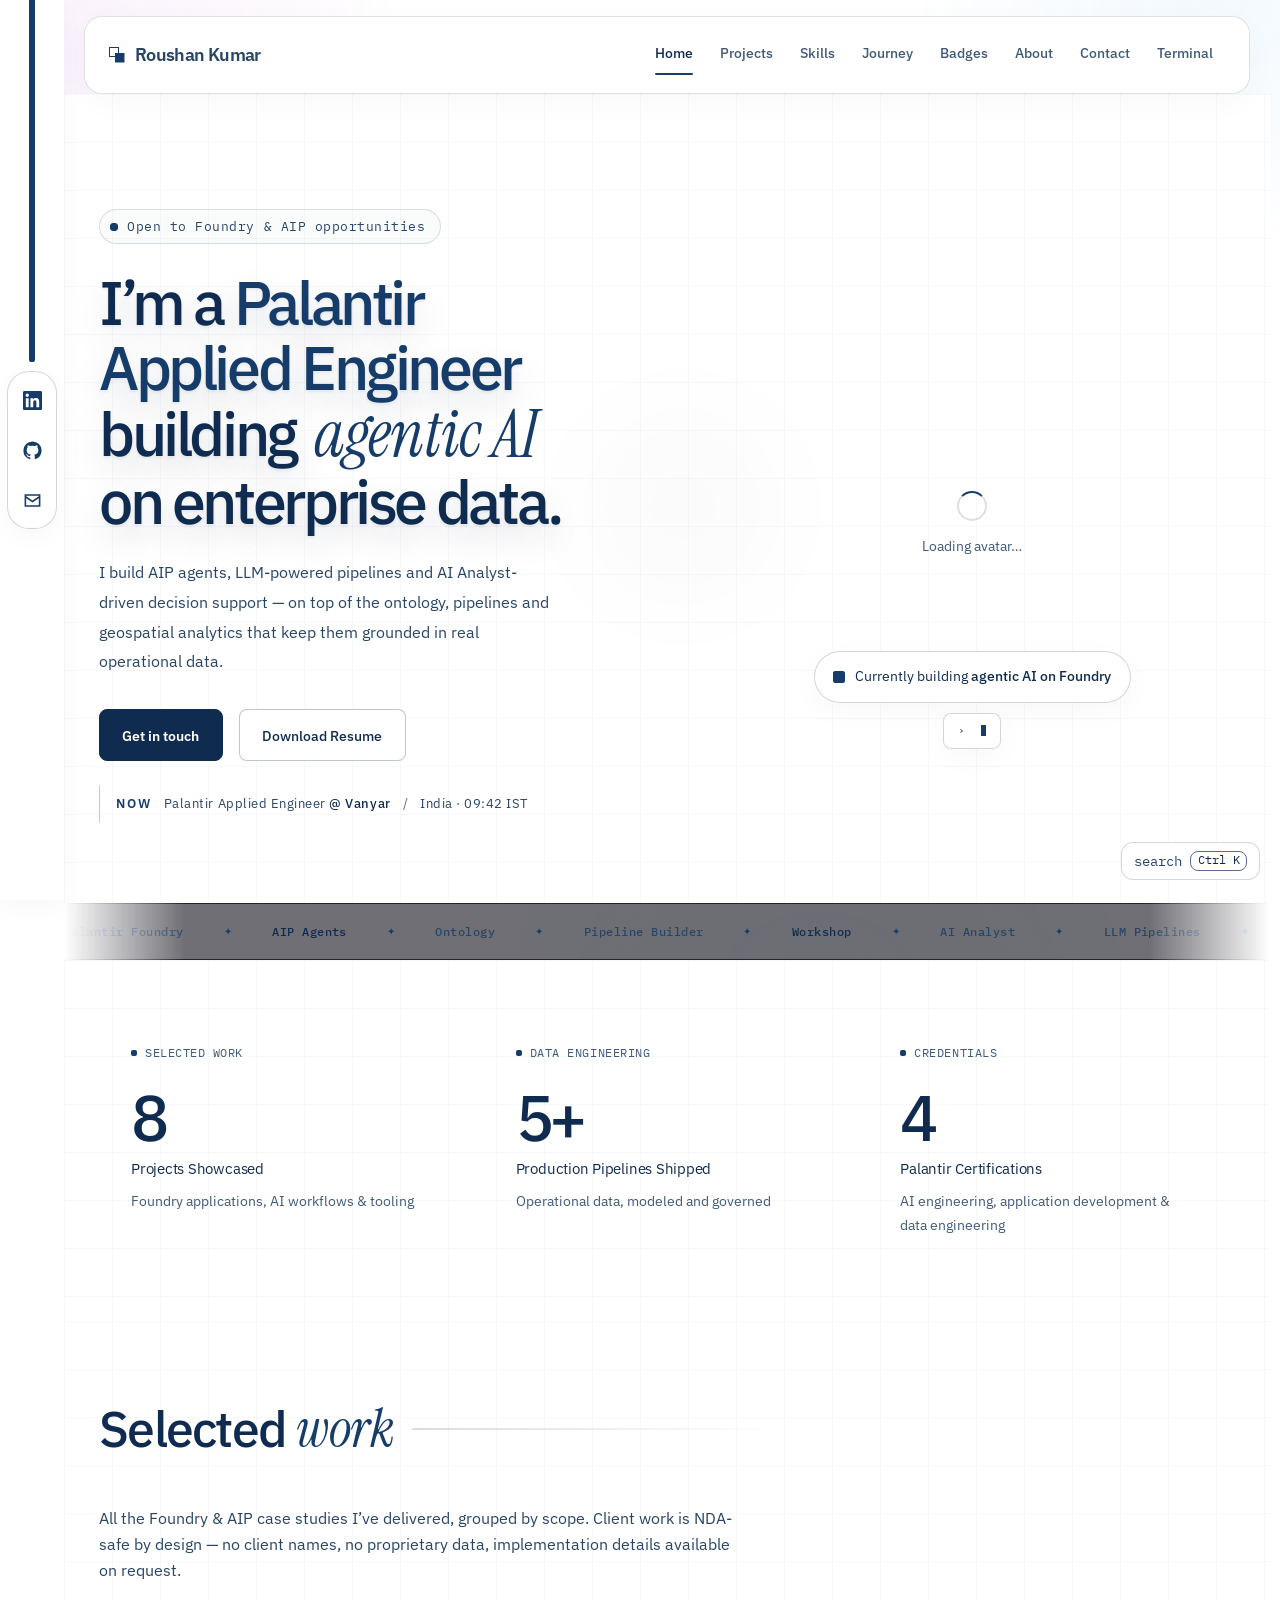
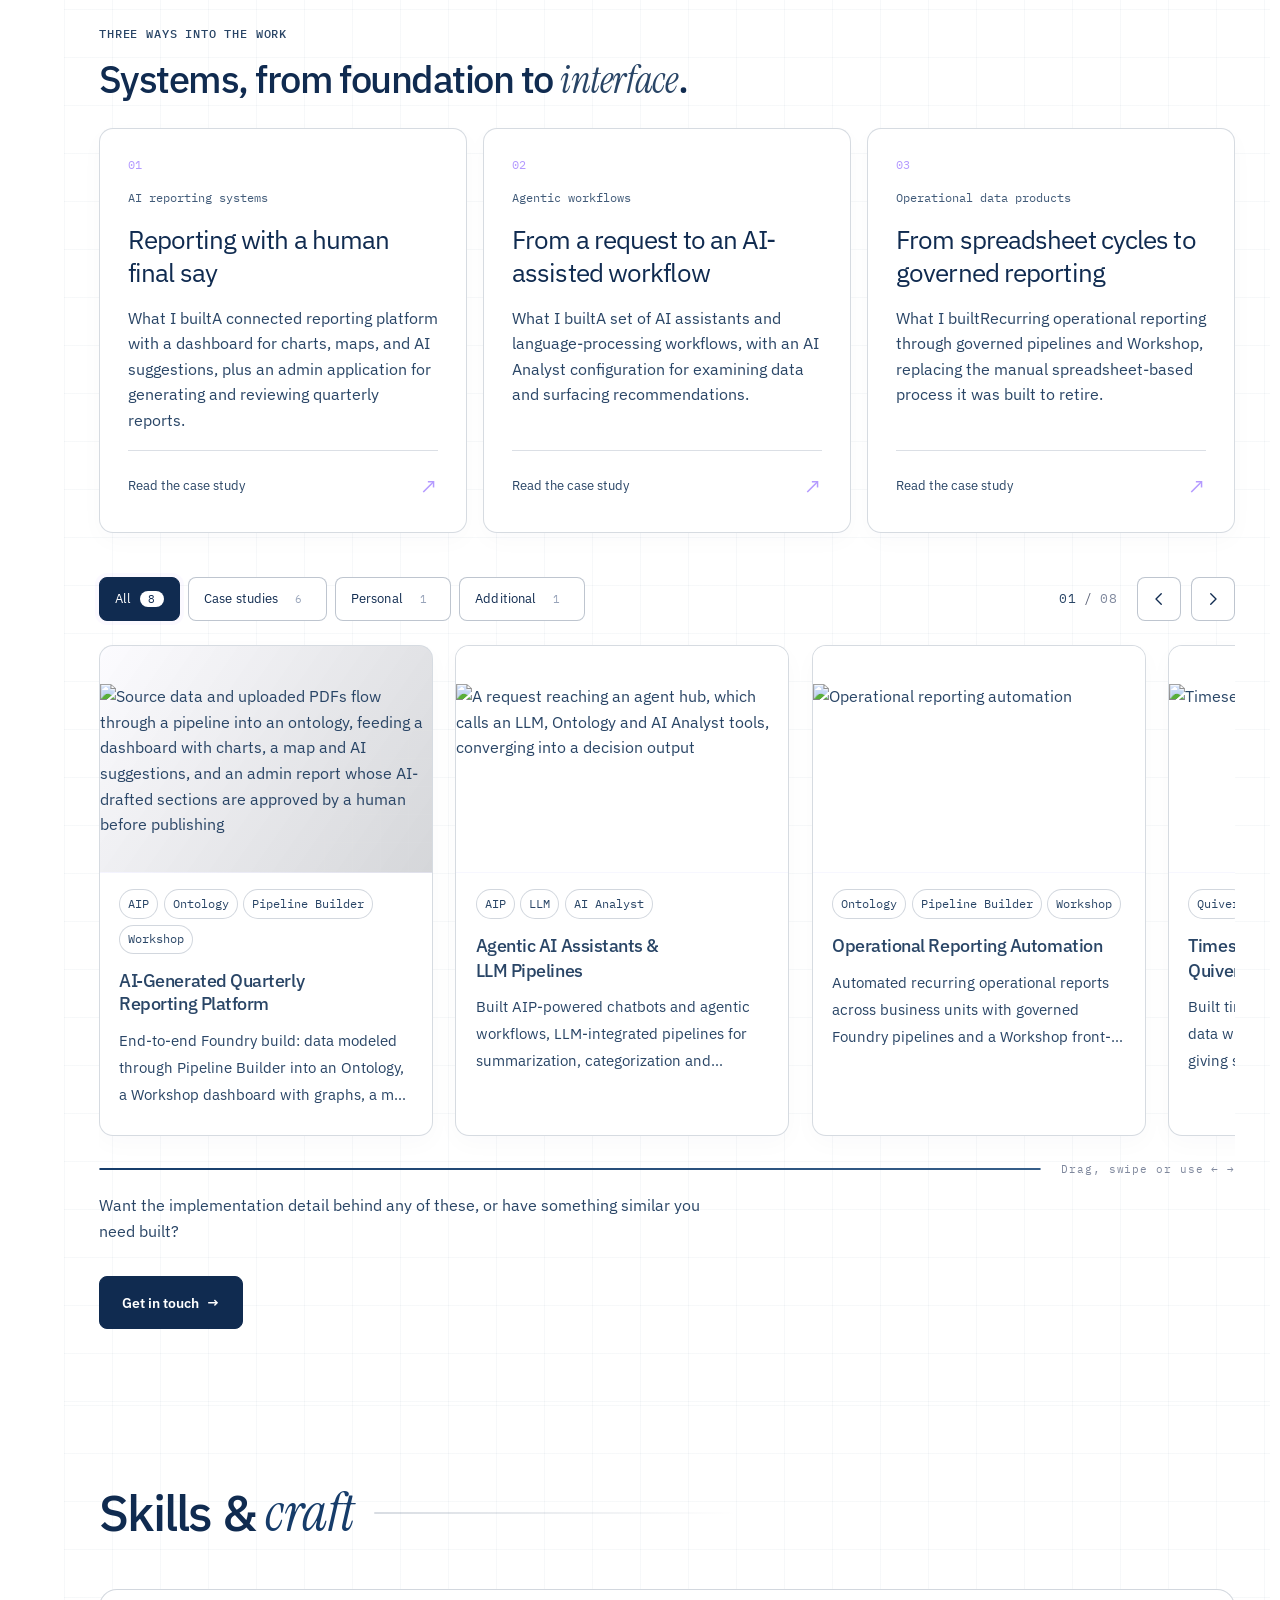
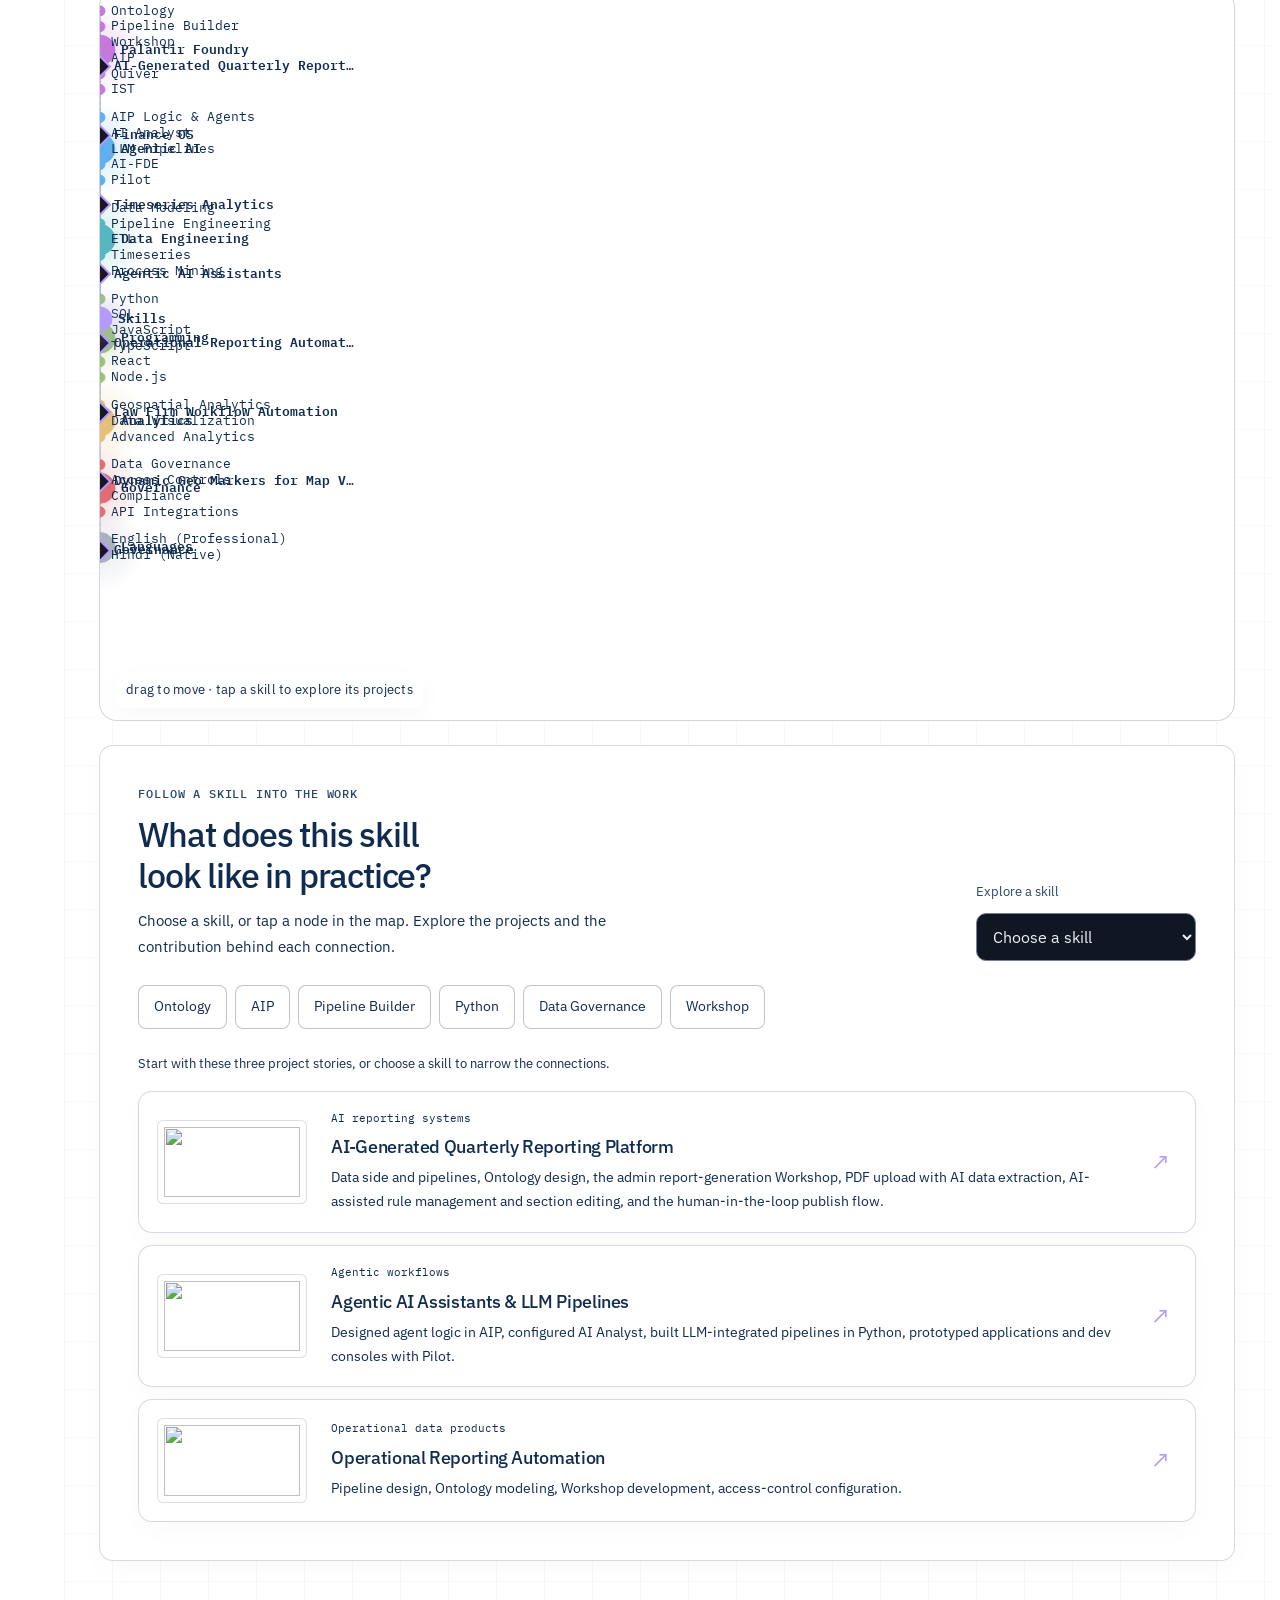
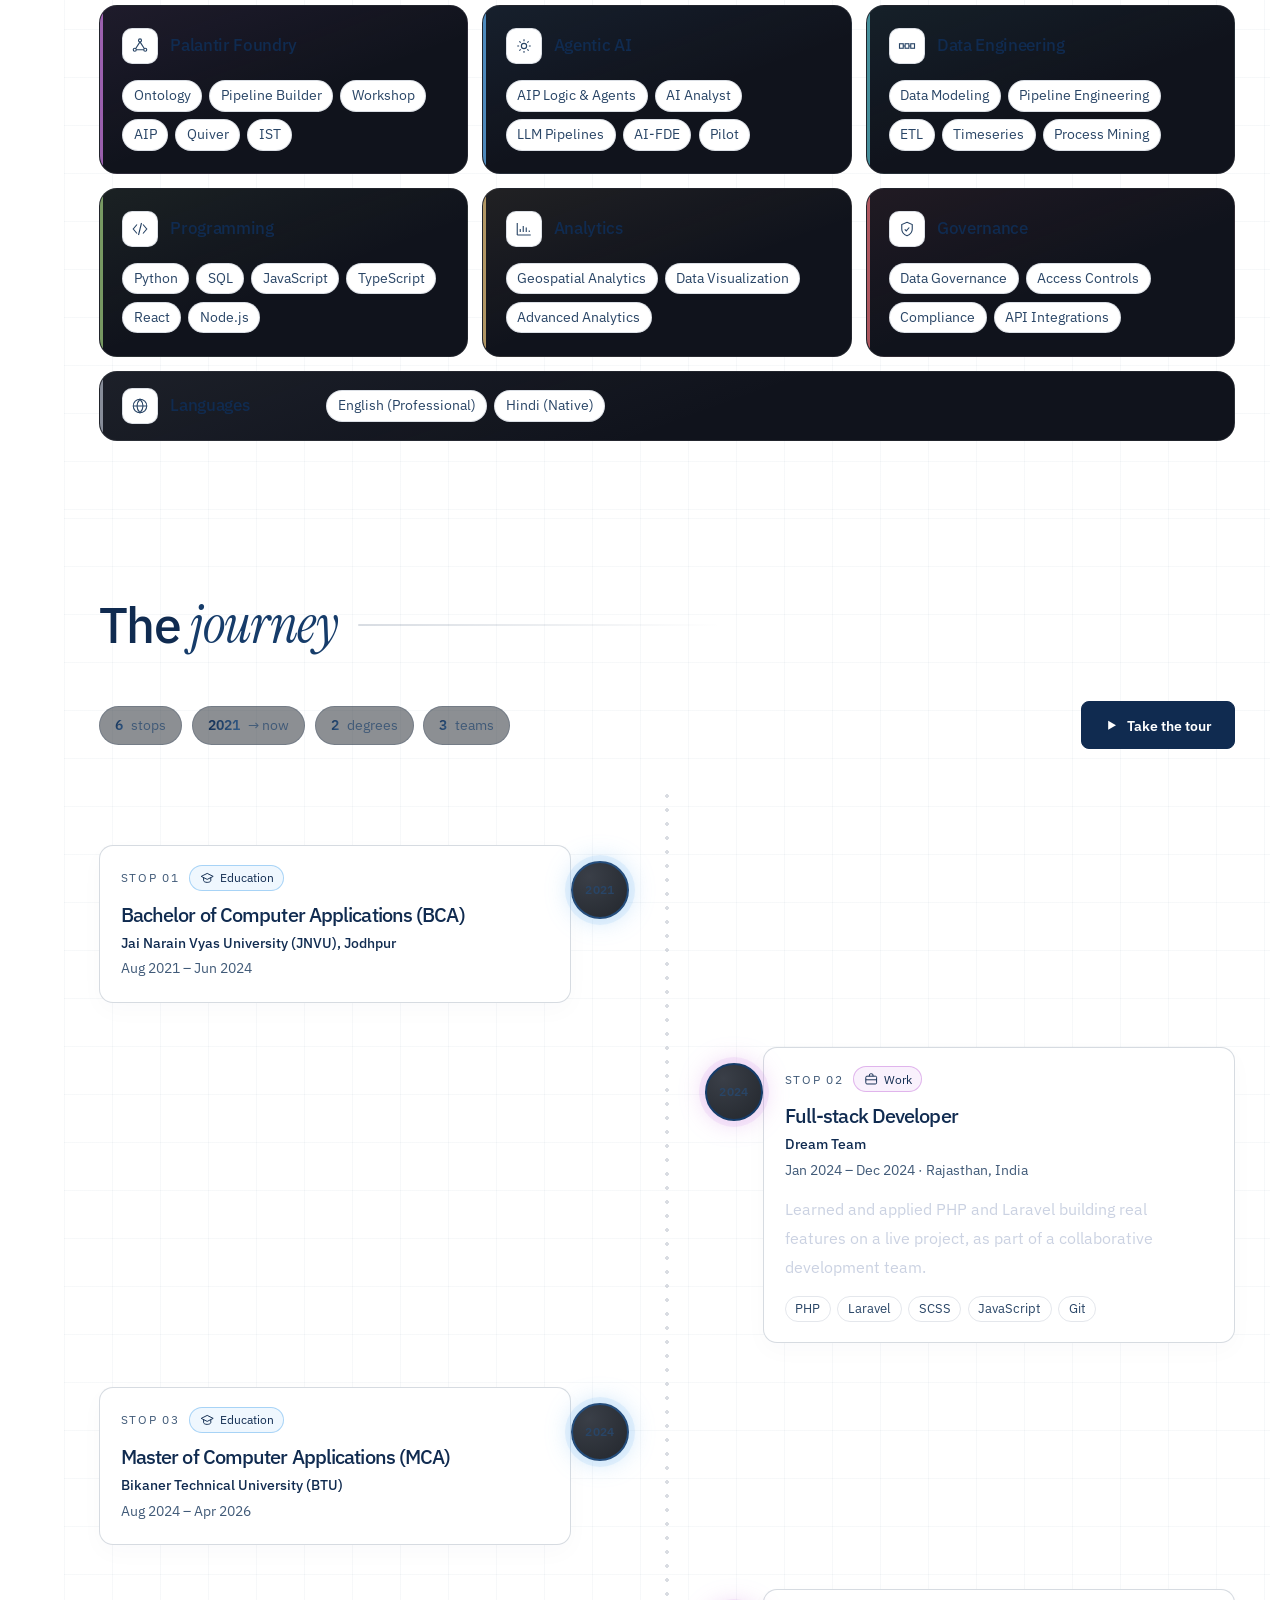
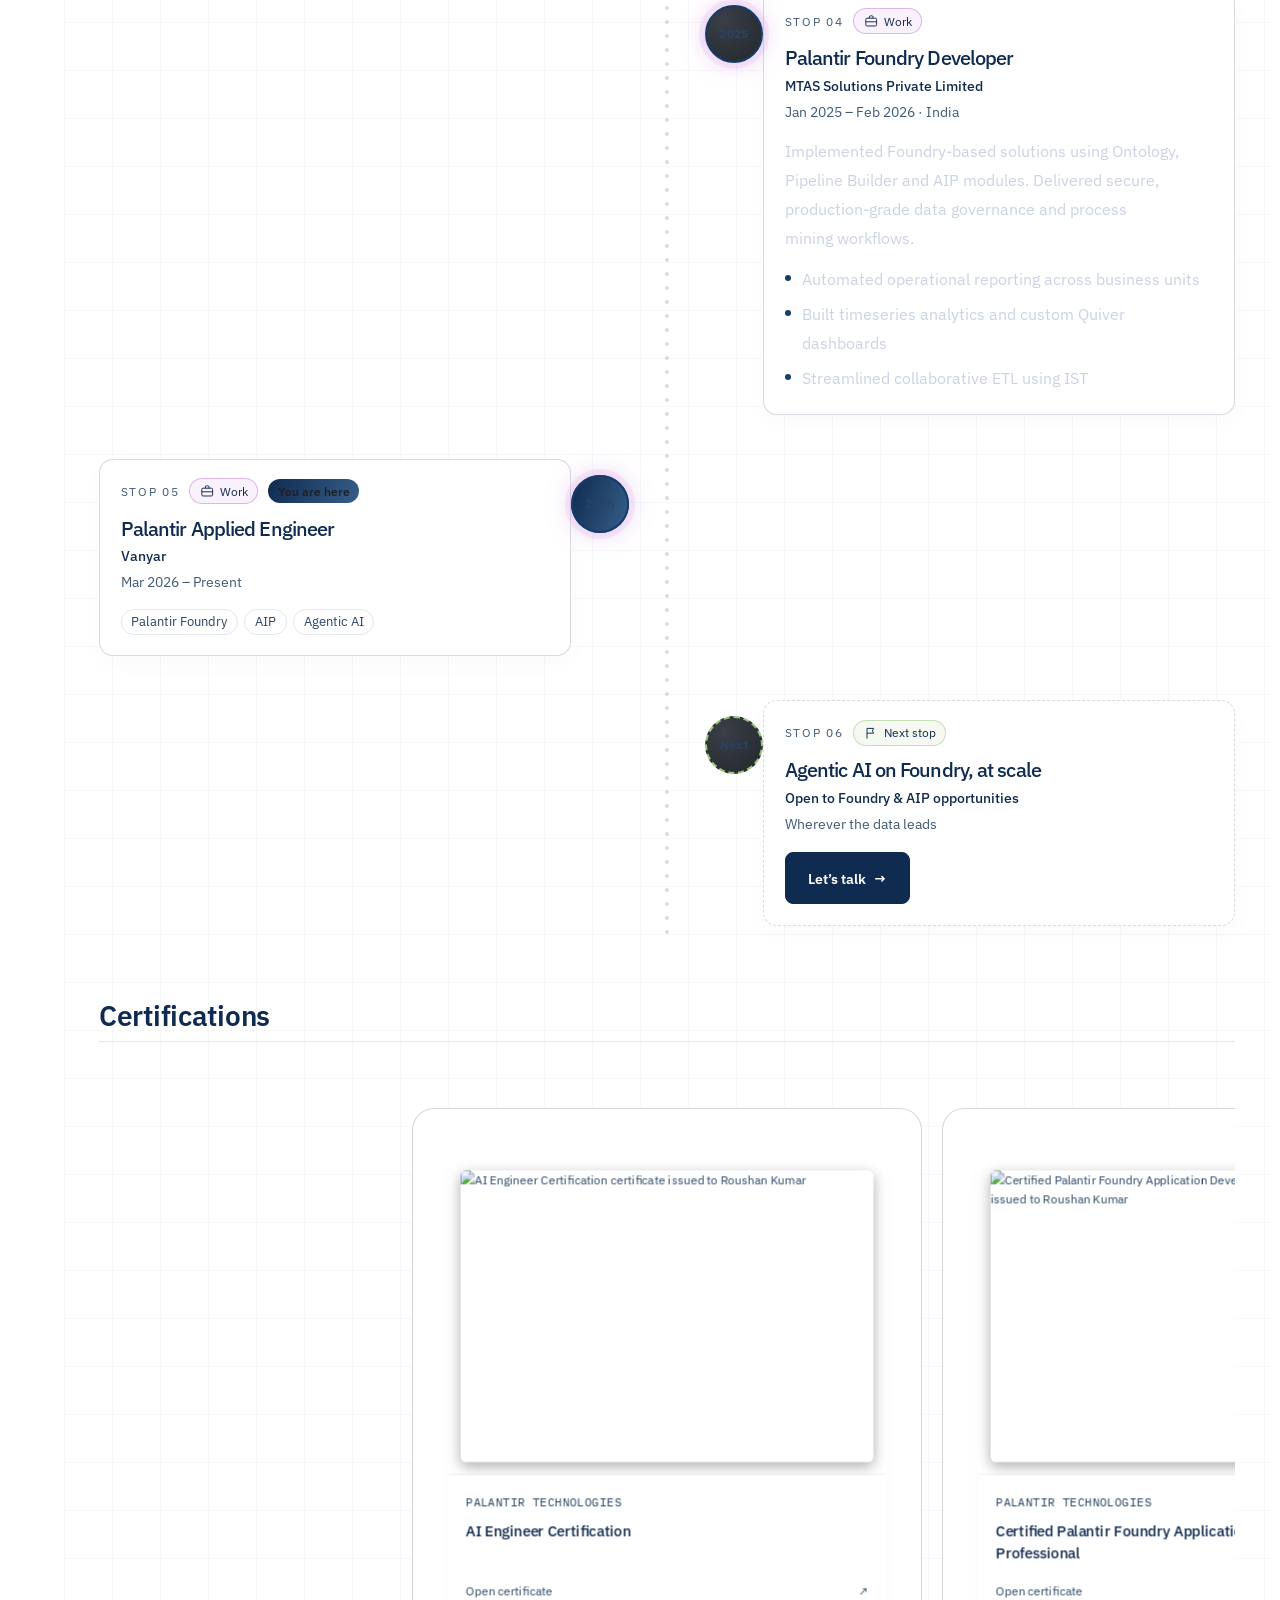
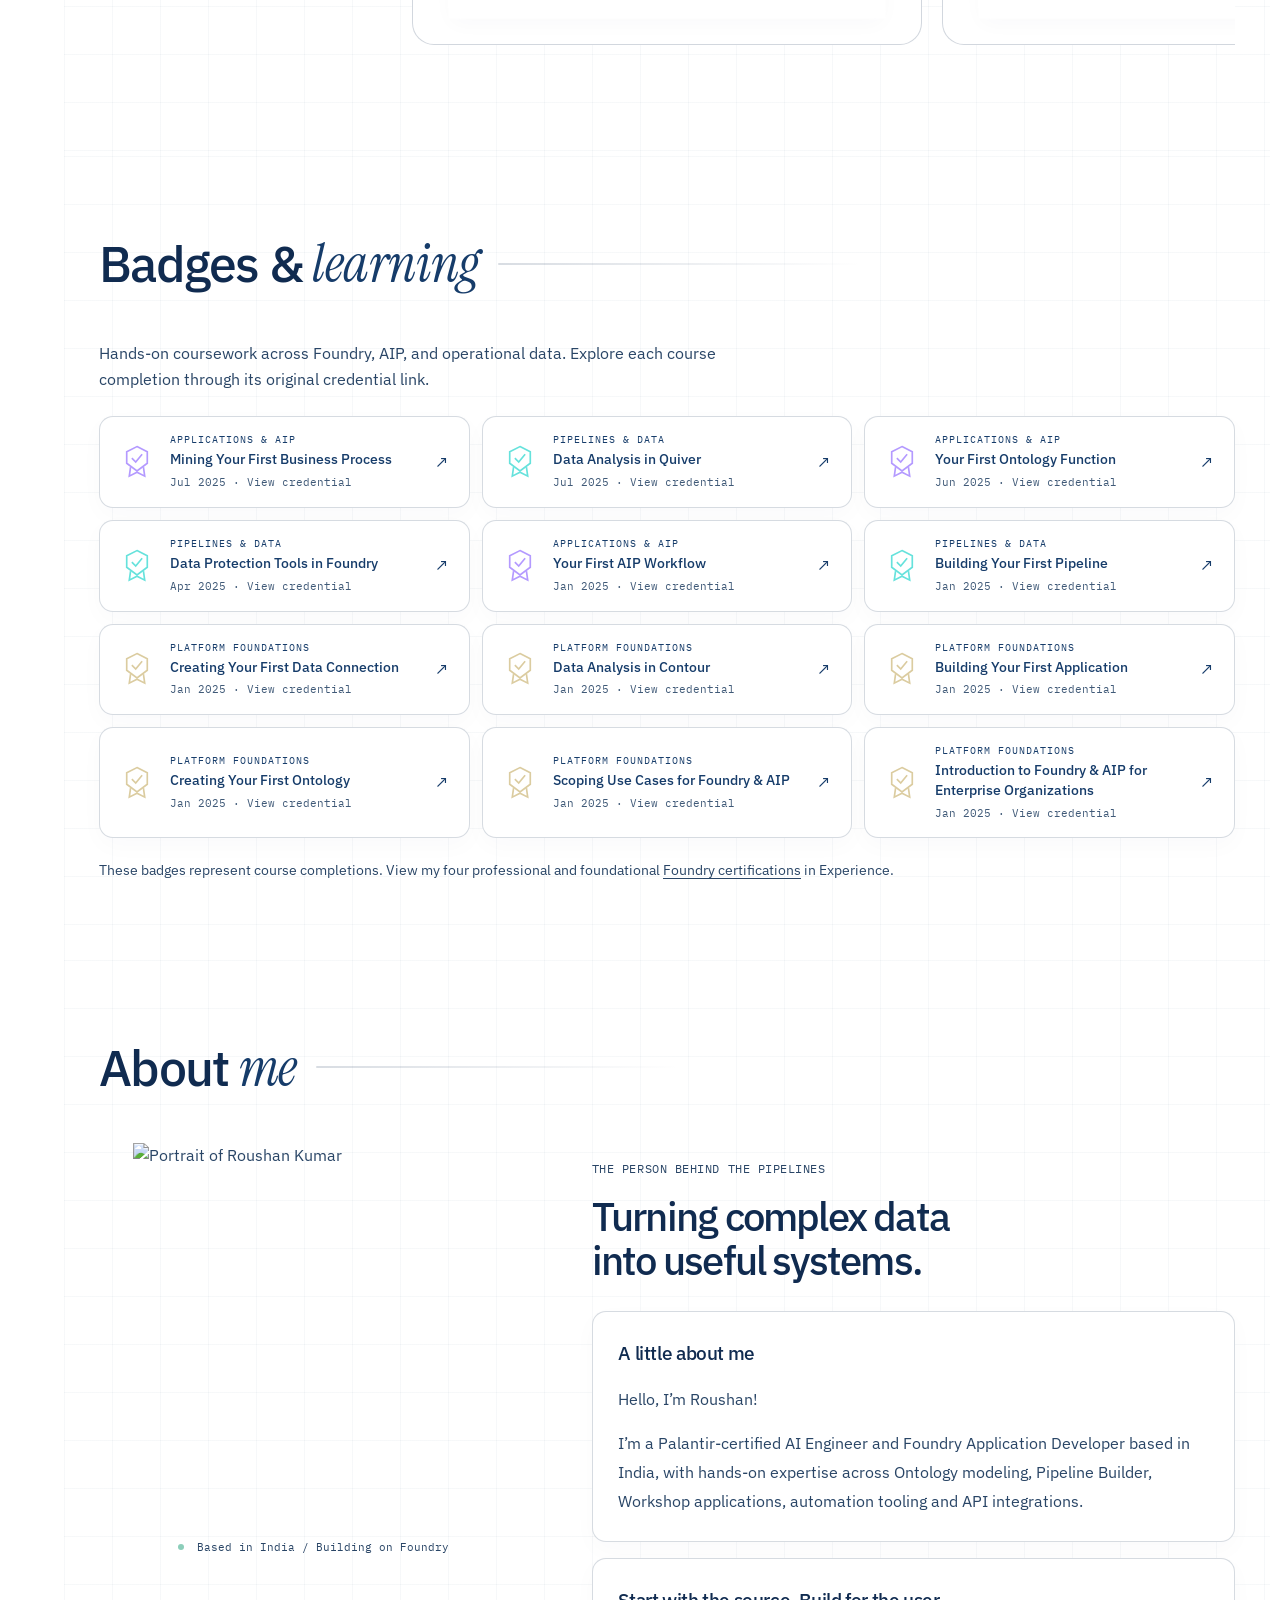
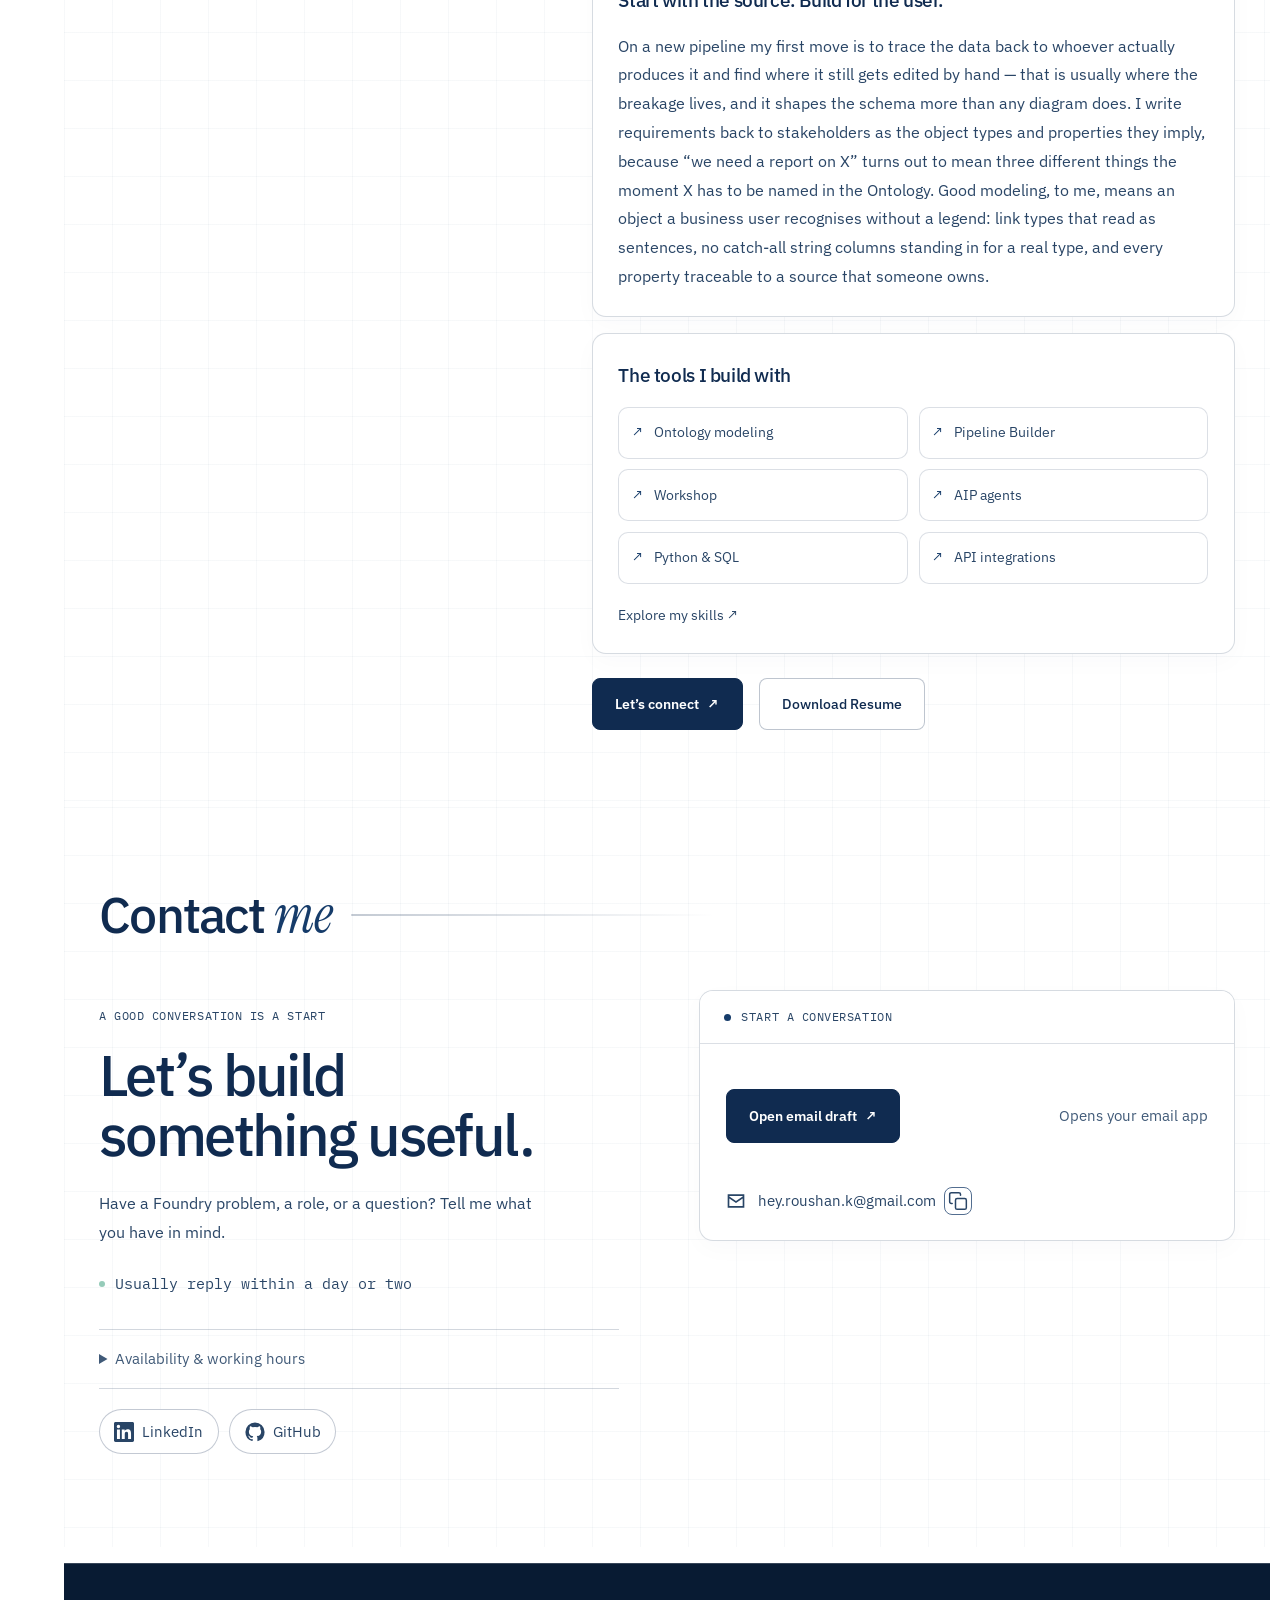
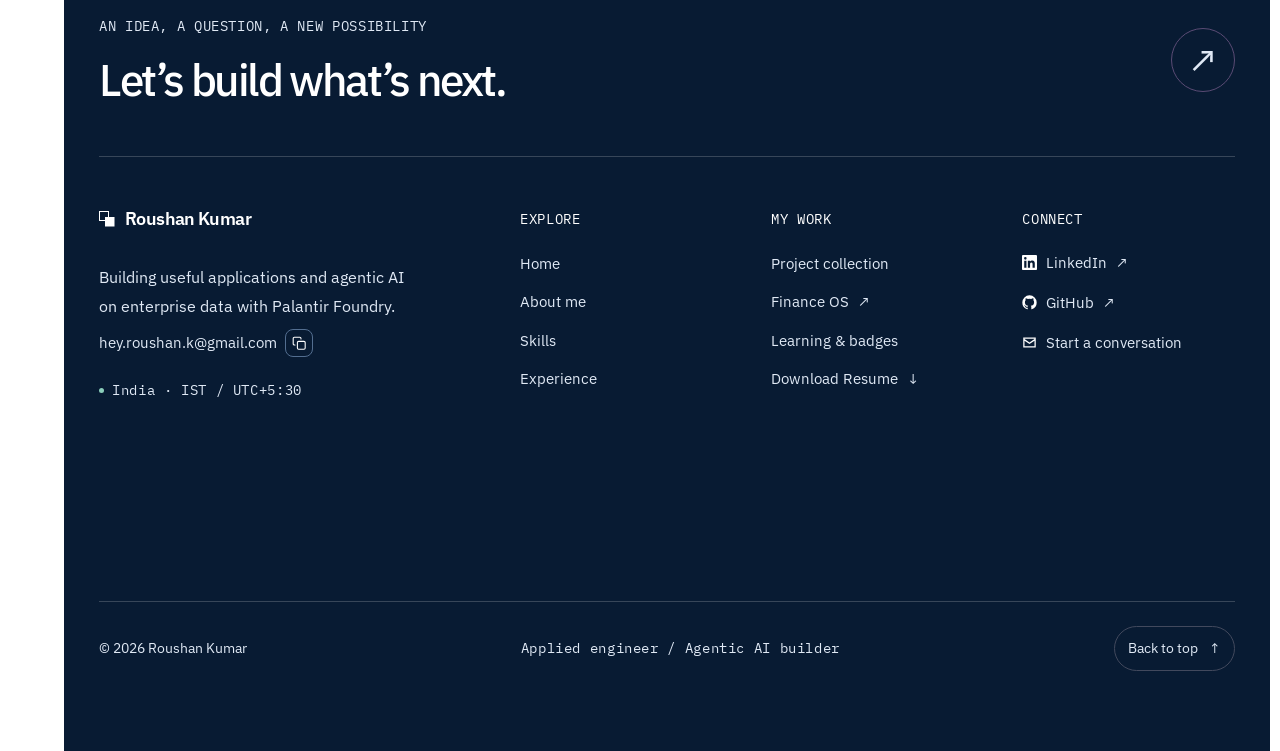
==== commit cfebcfac: "Give the hero title a settled drop shadow The intro animates each word out of filter:blur(8px); that" ====
--- a/index.html
+++ b/index.html
@@ -230,7 +230,7 @@
 <link rel="preconnect" href="https://fonts.gstatic.com" crossorigin />
 <link href="https://fonts.googleapis.com/css2?family=IBM+Plex+Mono:wght@400;500;600&family=IBM+Plex+Sans:wght@400;500;600&family=Instrument+Serif:ital@0;1&display=swap" rel="stylesheet" />
 <link rel="stylesheet" href="css/site.css?v=sig-20261125" />
-<link rel="stylesheet" href="css/white-navy.css?v=20261125" />
+<link rel="stylesheet" href="css/white-navy.css?v=20261125b" />
 <script id="avatar-loading-boot">
 (function(){
  var root=document.documentElement;root.classList.add('avatar-pending','social-rail-pending');
--- a/css/white-navy.css
+++ b/css/white-navy.css
@@ -0,0 +1,360 @@
+/* White & Navy: one palette for every chapter and interactive surface. */
+:root {
+ --bg:#ffffff; --bg-raised:#ffffff; --white:#102b50; --text:#294566;
+ --text-dim:#405a78; --accent:#163c6a; --accent-2:#244d7c; --accent-3:#365e89;
+ --accent-soft:#102b5008; --border:#102b5030; --border-dim:#102b501c;
+ --border-mid:#536e90; --border-strong:#163c6a;
+ --grad:linear-gradient(110deg,#102b50,#365e89); --sig-line:#102b5030;
+ --glass-edge:#102b502b; --glass-fill:#ffffff; --glass-shadow:0 12px 32px #102b5008;
+ --glow:0 0 0 1px #102b5026,0 12px 30px #102b500a;
+ color-scheme:light;
+}
+html,body { background:#fff!important; color:#294566; }
+body :where(h1,h2,h3,h4,h5,h6,p,span,a,label,summary,li,button,strong,em,small,textarea,select,input,blockquote) {
+ color:#294566; border-color:#102b5030;
+}
+body :where(h1,h2,h3,h4,h5,h6,strong) { color:#102b50; }
+body :where(section,footer,header,nav) { color:#294566; }
+::selection { background:#102b50; color:#fff; }
+body .section,body .stats-section,body .footer { background:#fff; border-color:#102b5026; }
+main .section > .container { background:transparent; box-shadow:none; border:0; }
+.header { background:#ffffffed; border-color:#102b5030; border-radius:14px; box-shadow:0 10px 35px #102b500a; }
+.header::before { background:#fffffff2; }
+.header.is-scrolled { border-color:#102b5045; }
+.header .logo,.header .nav__link,.header .nav__link.is-active { color:#102b50; }
+.header .nav__link:hover { color:#365e89; }
+.nav__pill { background:#102b5009; box-shadow:inset 0 0 0 1px #102b5015; }
+.burger span { background:#102b50; }
+.hero__title { font-family:var(--sans); font-weight:500; letter-spacing:-.055em; color:#102b50; }
+.hero__title em,.hero__title .fx-word,.section-title .sig-em { color:#163c6a; background:none; -webkit-text-fill-color:currentColor; }
+.hero__eyebrow { background:#102b5005; border-color:#102b5026; color:#294566; }
+.hero__eyebrow-dot,.status__dot { background:#163c6a; }
+.hero__eyebrow-dot::after { border-color:#163c6a; }
+.hero__visual::before { background:radial-gradient(ellipse,#102b5009,transparent 68%); }
+.hero-atmosphere { opacity:.07; filter:grayscale(1); }
+.hero__visual .status,.orbit-tag,.agent-trace { background:#fffffff2; border-color:#102b5030; color:#294566; box-shadow:0 8px 30px #102b5008; }
+.now { border-left-color:#102b5040; background:transparent; }
+body :is(.btn,.proj-filter,.proj-rail__btn,.contact-topic,.badge-track,.work-explorer__quick button,.cert-carousel__controls button) {
+ background:#fff; color:#102b50; border-color:#102b5045; border-radius:8px; box-shadow:none;
+}
+body :is(.btn--primary,.proj-filter[aria-pressed=true],.contact-topic[aria-pressed=true],.badge-track[aria-pressed=true],.work-explorer__quick button[aria-pressed=true]) {
+ background:#102b50; color:#fff; border-color:#102b50;
+}
+body :is(.btn--primary,.proj-filter[aria-pressed=true],.contact-topic[aria-pressed=true],.badge-track[aria-pressed=true],.work-explorer__quick button[aria-pressed=true]) :where(span,svg) { color:inherit; }
+body .btn--primary:hover,body .btn--primary:focus-visible { background:#244d7c; border-color:#244d7c; color:#fff; box-shadow:0 8px 24px #102b5015; }
+body .btn:hover { box-shadow:0 8px 24px #102b500a; }
+.section-title { color:#102b50; letter-spacing:-.035em; }
+.section-head__rule { background:linear-gradient(90deg,#102b5040,transparent); }
+.sig-label,.sig-label__id,.sig-label.is-active .sig-label__name { color:#294566; }
+.has-sig-thread .sig-label::before { background:#102b5030; }
+.sig-thread__fill { background:#163c6a; box-shadow:none; }
+.sig-thread__node { background:#fff; border-color:#102b5070; }
+.sig-thread__node.is-passed { background:#fff; border-color:#102b50; }
+.sig-thread__node.is-active { background:#102b50; border-color:#102b50; box-shadow:0 0 0 5px #102b500c; }
+body main :is(.card,.selected-work__card,.work-explorer,.work-explorer__result,.skill-box,.badge-tile,.about-panel,.contact-composer,.milestone__card,.badge-group,.badge-more,.contacts__box,.term,.cert-preview) {
+ background:#fff; color:#294566; border-color:#102b502b; border-radius:14px;
+ box-shadow:0 8px 24px #102b5006; backdrop-filter:none;
+}
+body main :is(.card,.selected-work__card,.work-explorer__result,.badge-tile):hover { background:#fff; border-color:#102b5070; box-shadow:0 12px 32px #102b500d; }
+body main :is(.card,.skill-box,.about-panel,.contact-composer)::after { opacity:.025; }
+body main .stats.kpi-grid .stat { --kpi-accent:#163c6a; }
+body .kpi-grid :is(.stat__num,.stat__label) { color:#102b50; }
+body .kpi-grid :is(.stat__kicker,.stat__detail) { color:#405a78; }
+body :is(.selected-work__action,.card__content,.card__techs,.card__preview-bar,.contact-composer__bar,.contacts__list,.about-toolkit li) { background:#fff; border-color:#102b5026; color:#294566; }
+body :is(.selected-work__name,.work-explorer__name,.badge-tile__name,.about-panel h4,.contact-intro__title,.footer-invite__title) { color:#102b50; }
+.work-explorer__art { background:#fff; border-color:#102b5026; }
+body :is(select,textarea,input) { background:#fff; color:#102b50; border:1px solid #102b5040; }
+body textarea::placeholder,body input::placeholder { color:#536e90; opacity:1; }
+body .skill-views,body .about-tabs { background:#fff; border-color:#102b5030; }
+body .skill-views button,body .about-tabs button { background:#fff; color:#294566; }
+body .skill-views button[aria-pressed=true],body .about-tabs button[aria-selected=true] { background:#102b50; color:#fff; box-shadow:none; }
+body #skills .skill-box { --skill-color:#163c6a; --skill-rgb:22,60,106; }
+body #skills .skill-box :is(.skill-box__body li,.skill-box__icon) { background:#fff; color:#294566; border-color:#102b5026; }
+body #skills .skill-box__body li:hover { background:#102b5008; color:#102b50; }
+body .badge-grid > li { --track-rgb:22,60,106; }
+body .badge-tile :is(.badge-tile__name,.badge-tile__seal,.badge-tile__arrow,.badge-tile__track) { color:#163c6a; }
+body .badge-tile__meta { color:#405a78; }
+body .about-panel p,body .about-person__meta,body .about-toolkit li,body .about-panel__link { color:#294566; }
+body .contact-intro__title em { color:#163c6a; background:none; -webkit-text-fill-color:currentColor; }
+body .contact-intro .media-row a { background:#fff; border-color:#102b5040; color:#102b50; }
+body .contact-compose-actions span { color:#405a78; }
+body .contact-send span { color:#fff; }
+body .contact-availability { border-color:#102b5030; }
+body :is(.rail,.cmdk__trigger,.sgraph__hint,.j3d__pager button) { background:#fff; color:#102b50; border-color:#102b5030; box-shadow:0 8px 24px #102b5008; }
+body .rail svg { fill:#163c6a; }
+body .footer { border-top:1px solid #102b5030; }
+body :is(.footer-description,.footer-location,.footer__copy,.footer__email,.footer-links a,.footer-column__title,.footer-invite__eyebrow) { color:#294566; }
+body .footer svg { color:#163c6a; }
+/* Dynamic dialogs and graph surfaces share the same palette. */
+body :is(.pd,.cs,.cmdk__dialog,.cmdk__panel,.cmdk__input,.cmdk__list,.sgraph__tooltip) { background:#fff; color:#294566; border-color:#102b5030; }
+body :is(.pd,.cs,.cmdk__dialog,.cmdk__panel) :where(p,span,a,button,h2,h3,h4,li,label) { color:#294566; }
+body :is(.pd__close,.pd__back,.pd__nav,.pd__zoom,.cs__close,.cmdk__item) { background:#fff; border-color:#102b5030; color:#102b50; }
+body .cmdk__item[aria-selected=true] { background:#102b500a; }
+body :is(.hero__visual,.portrait-shell) { filter:url('#navy-duotone'); }
+body :is(.card__preview,.pd__diagram,.sgraph__canvas,.j3d__net) { filter:url('#navy-on-white'); }
+body .j3d__fx { filter:url('#navy-duotone'); }
+body main .section-figure.has-graph { background:#fff; border-color:#102b5030; }
+body #skills .work-explorer .section-eyebrow { color:#294566; }
+body .work-explorer .work-kicker { color:#294566; }
+body :is(.grid-background,.fx-journey) { filter:url('#navy-duotone'); }
+/* These components carry legacy colors at higher selector specificity. */
+body .hero__copy .hero__text,body .hero__copy .hero__text span,
+body .j3d__content .milestone__text,body .j3d__content .milestone__list li,
+body .j3d__content .milestone__company,body .j3d__content .milestone__dates,
+body .work-explorer .work-explorer__eyebrow,body .section-eyebrow,
+body .footer :is(p,span,a,li),body .character-label { color:#294566; }
+body .rail__list { background:#fff; border-color:#102b5030; box-shadow:0 8px 24px #102b5008; }
+body button.cmdk-trigger,body .cmdk-trigger,body .cmdk__trigger { background:#fff; color:#102b50; border-color:#102b5030; }
+body .j3d__year { color:#102b50; -webkit-text-stroke-color:#102b5035; }
+body .character-controls button { background:#102b50; color:#fff; border-color:#102b50; }
+body .hero-atmosphere__wisp { background:#102b5008; }
+body .character-greeting { background:#fff; color:#102b50; border-color:#102b5030; }
+:focus-visible { outline:2px solid #163c6a; outline-offset:4px; }
+@media(max-width:899px) {
+ body .nav { background:#fff; color:#102b50; }
+ .header .nav__link.is-active { background:#102b5008; border-color:#102b5030; }
+}
+/* Readability fixes and original illustration colors. */
+body .hero__visual,body .portrait-shell,body .card__preview,
+body .pd__diagram,body .sgraph__canvas { filter:none; }
+body .hero__visual .character-controls button,
+body .hero__visual .character-controls button:hover,
+body .hero__visual .character-controls button:focus-visible {
+ background:#102b50; color:#fff; border:1px solid #102b50;
+ opacity:1; -webkit-text-fill-color:#fff; backdrop-filter:none;
+}
+body .hero__visual .character-controls button:hover { background:#244d7c; }
+body .hero__visual .character-controls button * { color:inherit; }
+body .hero__title em:last-of-type {
+ background:#163c6a; color:#fff; -webkit-text-fill-color:#fff;
+ padding:0 .12em .04em; border-radius:6px;
+ box-decoration-break:clone; -webkit-box-decoration-break:clone;
+}
+body .hero__title em:last-of-type :is(span,.fx-word) { color:#fff; -webkit-text-fill-color:#fff; }
+body .section,body .stats-section {
+ background-color:#fff;
+ background-image:linear-gradient(#163c6a09 1px,transparent 1px),linear-gradient(90deg,#163c6a09 1px,transparent 1px);
+ background-size:48px 48px;
+}
+body main .card :is(.card__title,.card__desc,.card__contribution,.card__nda,.card__workflow,.card__footer,.card__footer a,.card__footer span) {
+ color:#294566; opacity:1; -webkit-text-fill-color:currentColor;
+}
+body main .card .card__title { color:#102b50; }
+body main .card .card__desc { font-size:.9375rem; line-height:1.8; }
+body main .card .card__contribution,body main .card .card__nda { font-size:.8125rem; line-height:1.7; }
+body main .card .card__preview-bar,body main .card .card__tech { background:#fff; color:#294566; border-color:#102b5026; }
+body main .card .card__media,body main .card .card__preview { background:#fff; }
+body main .card .card__tech li { color:#294566; border-color:#102b5030; }
+body .badge-grid > li[data-track=apps] { --track-rgb:180,154,255; }
+body .badge-grid > li[data-track=data] { --track-rgb:102,226,220; }
+body .badge-grid > li[data-track=foundations] { --track-rgb:219,204,160; }
+body .badge-tile .badge-tile__seal { color:rgb(var(--track-rgb)); }
+body .work-explorer :is(.work-explorer__intro,.work-explorer__status,.work-explorer__contribution,.work-explorer__discipline,.work-explorer__select) { color:#294566; }
+body .selected-work__card .selected-work__discipline { color:#405a78; }
+body .proj-filter[aria-pressed=true] .proj-filter__count { background:#fff; color:#102b50; }
+/* Final readability pass for generated content and dialogs. */
+body .character-label { display:none; }
+body .hero__visual .status,body .hero__visual.has-character .status,body .hero__visual[data-hero-photo] .status { font-size:clamp(.875rem,1.1vw,1rem); padding:.9rem 1.15rem; line-height:1.5; }
+body .hero__visual .status span,body .hero__visual .status strong { color:#102b50; }
+body .navy-cursor-glow {
+ position:fixed; inset:0; z-index:24; pointer-events:none; opacity:0;
+ background:radial-gradient(circle 175px at var(--cursor-x,-300px) var(--cursor-y,-300px),#2563a222,transparent 100%);
+ transition:opacity .18s; mix-blend-mode:multiply;
+}
+body .navy-cursor-glow::after {
+ content:''; position:absolute; inset:0;
+ background-image:linear-gradient(#164b8670 1px,transparent 1px),linear-gradient(90deg,#164b8670 1px,transparent 1px);
+ background-size:48px 48px;
+ mask-image:radial-gradient(circle 175px at var(--cursor-x,-300px) var(--cursor-y,-300px),#000,transparent);
+}
+body .navy-cursor-glow.is-visible { opacity:1; }
+body #skills :is(.skill-box__head,.skill-box__head span,.skill-box__body li,.work-explorer__name,.work-explorer__contribution,.work-explorer__status,.work-explorer__intro,.work-explorer__discipline) { color:#102b50; opacity:1; }
+body #skills .skill-box__head { font-size:1.0625rem; }
+body #skills .skill-box__body li { font-size:.875rem; }
+body .sgraph__hint { color:#294566; font-size:.8125rem; }
+body main .certs--cards > li .cert-preview { opacity:1; background:#fff; border-color:#102b5030; }
+body main .cert-preview :is(.cert-preview__body,.cert-preview__image) { background:#fff; border-color:#102b5026; }
+body main .cert-preview :is(.cert-preview__issuer,.cert-preview__action,.cert-preview__action span) { color:#294566; opacity:1; font-size:.875rem; }
+body main .cert-preview .cert-preview__title { color:#102b50; font-size:1.0625rem; line-height:1.5; }
+body .cert-carousel__controls span,body .badge-footnote,body .badge-footnote a { color:#294566; }
+body .pd,body .pd :is(.pd__scroll,.pd__page,.pd__bar,.pd__read,.pd__figure,.pd__figbar,.pd__diagram,.pd__section,.pd__facts,.pd__cta,.pd__next-card) { background:#fff; border-color:#102b5030; box-shadow:none; }
+body .pd :is(p,li,dt,dd,.pd__lead,.pd__caption,.pd__nda,.pd__aside-title,.pd__crumbs,.pd__count,.pd__series,.pd__h,.pd__eyebrow,.pd__state,.pd__next-label,.pd__next-title) { color:#294566; opacity:1; }
+body .pd :is(h1,h2,h3,h4,.pd__title,.pd__next-title) { color:#102b50; -webkit-text-fill-color:#102b50; }
+body .pd :is(.pd__lead,.pd__main p,.pd__checks li) { font-size:1rem; line-height:1.85; }
+body .pd .pd__title em { color:#163c6a; background:none; -webkit-text-fill-color:#163c6a; }
+body .pd :is(.pd__back,.pd__nav,.pd__close,.pd__zoom) { color:#102b50; background:#fff; border-color:#102b5040; }
+body .pd .btn--primary,body .pd .btn--primary span { color:#fff; background:#102b50; }
+body .pd .pd__next-card:hover .pd__next-arrow { background:#102b50; color:#fff; }
+body .pd .pd__watermark { color:transparent; -webkit-text-fill-color:transparent; -webkit-text-stroke:1px #102b5015; }
+body .pd :is(.pd__author,.pd__byline) :is(span,strong) { color:#294566; }
+body main .certs--cards > li { background:#fff; border-color:#102b5030; box-shadow:none; }
+body .selected-work .work-kicker { color:#294566; }
+@media(prefers-reduced-motion:reduce),(hover:none) { body .navy-cursor-glow { display:none; } }
+/* Contact and footer: explicit ink colors override the legacy dark theme. */
+body #contacts :is(p,label,summary,li,a,span,button,textarea),
+body .footer.footer--studio :is(p,h3,li,a,span) {
+ color:#294566; opacity:1; -webkit-text-fill-color:currentColor;
+}
+body #contacts :is(.contact-intro__title,.contact-intro__title em,.contact-draft-label),
+body .footer.footer--studio :is(.footer-invite__title,.logo__text,.footer-column__title) { color:#102b50; }
+body #contacts :is(.contact-topic-hint,.contact-reply,.contact-availability p,.contact-availability summary,.contact-compose-actions > span,.contact-draft-label span) {
+ color:#405a78; font-size:.9375rem; line-height:1.75;
+}
+body #contacts .contact-intro > p:not(.section-eyebrow) { color:#294566; }
+body #contacts #contact-draft { background:#fff; color:#102b50; border-color:#102b5050; font-size:1rem; }
+body #contacts #contact-draft::placeholder { color:#536e90; opacity:1; }
+body #contacts .contact-topic[aria-pressed=true],body #contacts .contact-topic[aria-pressed=true] span,
+body #contacts .contact-send,body #contacts .contact-send span { background:#102b50; color:#fff; -webkit-text-fill-color:#fff; }
+body #contacts .contact-send:hover { background:#244d7c; border-color:#244d7c; }
+body .footer.footer--studio :is(.footer-location,.footer-column__title,.footer-invite__eyebrow,.footer-bottom,.footer-bottom__role,.footer__copy,.footer-top) {
+ font-size:.875rem; line-height:1.7;
+}
+body .footer.footer--studio :is(.footer__email,.footer-links a):hover { color:#163c6a; text-decoration:underline; text-underline-offset:4px; }
+body .footer.footer--studio .footer-wordmark { color:#102b50; -webkit-text-fill-color:#102b50; -webkit-text-stroke:0; opacity:1; }
+body .footer.footer--studio :is(.footer-invite,.footer-columns,.footer-bottom) { border-color:#102b5030; }
+/* Keep the final title highlight hidden until the letter assembly finishes. */
+html.hero-intro-enabled body .hero__title:not([data-intro-state="ready"]) em:last-of-type,
+body .hero__title[data-intro-state="pending"] em:last-of-type {
+ background:transparent; color:#163c6a; -webkit-text-fill-color:#163c6a;
+}
+html.hero-intro-enabled body .hero__title:not([data-intro-state="ready"]) em:last-of-type span,
+body .hero__title[data-intro-state="pending"] em:last-of-type span { color:#163c6a; -webkit-text-fill-color:#163c6a; }
+body .hero__title[data-intro-state="ready"] em:last-of-type { transition:background-color .35s ease,color .35s ease; }
+/* Terminal uses a white surface with navy ink for commands and output. */
+body .term { background:transparent; border:0; box-shadow:none; }
+body .term .term__backdrop { background:#102b5070; }
+body .term .term__win { background:#fff; color:#294566; border-color:#102b5040; box-shadow:0 30px 90px #102b5030; font-size:.9375rem; }
+body .term :is(.term__bar,.term__out,.term__row) { background:#fff; color:#294566; border-color:#102b5030; }
+body .term :is(.term__title,.term__x,.term__out p,.t-line,.t-echo,.t-cmd,.t-key,.t-hl,.t-dim,.t-ok,.t-err,.t-prompt,.term__out a) { color:#294566; opacity:1; -webkit-text-fill-color:currentColor; }
+body .term :is(.t-prompt,.t-cmd,.t-key,.t-hl,.t-err) { color:#102b50; font-weight:600; }
+body .term .t-err { text-decoration:underline; text-underline-offset:3px; }
+body .term .term__in { background:#fff; color:#102b50; border:0; caret-color:#102b50; font:inherit; }
+body .term .term__x { background:#fff; border-color:#102b5040; font-size:.8125rem; }
+body .term .term__x:hover { background:#102b50; color:#fff; }
+/* Decide the avatar loading state before the first paint. */
+html.avatar-pending .hero__visual :is(.hero__img,.portrait-shell) { visibility:hidden!important; }
+body .avatar-loading-note { display:none; }
+html.avatar-pending .avatar-loading-note {
+ display:block; position:absolute; top:45%; left:0; width:100%;
+ text-align:center; color:#405a78; font:.875rem/1.6 var(--sans);
+}
+html.avatar-pending .avatar-loading-note::before {
+ content:''; display:block; width:30px; height:30px; margin:0 auto 14px;
+ border:2px solid #102b5026; border-top-color:#163c6a; border-radius:50%;
+ animation:avatar-loading-spin 1s linear infinite;
+}
+@keyframes avatar-loading-spin { to { transform:rotate(360deg); } }
+@media(prefers-reduced-motion:reduce) { html.avatar-pending .avatar-loading-note::before { animation:none; } }
+/* Keep the social rail's suspension line after its drop animation settles. */
+html body .rail .rail__line { opacity:1; background:#163c6a; width:6px; border-radius:0 0 2px 2px; }
+/* Modern navigation: compact shell, sliding tab and reading progress. */
+body .header {
+ border-radius:18px; background:#ffffffeb; border-color:#102b5024;
+ box-shadow:0 8px 32px #102b5007,inset 0 1px #fff;
+ transition:box-shadow .35s ease,border-color .35s ease;
+}
+body .header::before { background:#fffffff0; backdrop-filter:blur(20px); }
+body .header.is-scrolled { border-color:#102b5038; box-shadow:0 12px 38px #102b5012; }
+body .header__inner { min-height:76px; }
+body .header .logo__mark { transition:transform .45s cubic-bezier(.2,.7,.2,1); }
+body .header .logo:hover .logo__mark { transform:rotate(-12deg) scale(1.08); }
+body .header .nav__list { gap:3px; }
+body .header .nav__link {
+ position:relative; border-radius:10px; color:#405a78; font-weight:500;
+ transition:color .2s ease,background-color .2s ease,box-shadow .2s ease;
+}
+body .header .nav__link:hover,body .header .nav__link:focus-visible,body .header .nav__link.is-active { color:#102b50; }
+body .header .nav__link:active { background:#102b500d; }
+body .header .nav__pill {
+ border-radius:10px; background:linear-gradient(135deg,#163c6a0e,#163c6a05);
+ box-shadow:inset 0 0 0 1px #163c6a23,0 3px 8px #102b5005;
+ transition:transform .42s cubic-bezier(.22,1,.36,1),width .42s cubic-bezier(.22,1,.36,1),height .3s ease,opacity .2s ease;
+}
+body .header .nav__link::before {
+ content:''; position:absolute; bottom:5px; left:calc(50% - 2px); width:4px; height:4px;
+ background:#163c6a; border-radius:50%; opacity:0; transform:scale(.3);
+ transition:opacity .25s ease,transform .3s cubic-bezier(.2,.8,.2,1);
+}
+body .header .nav__link.is-active::before { opacity:1; transform:scale(1); }
+body .nav-progress { position:absolute; height:2px; left:18px; right:18px; bottom:0; background:#163c6a; transform:scaleX(var(--nav-progress,0)); transform-origin:left; pointer-events:none; border-radius:2px; }
+body .header .burger { border:1px solid #102b5025; border-radius:11px; background:#fff; transition:background .2s ease,border-color .2s ease; }
+body .header .burger:hover { background:#102b5007; border-color:#102b5050; }
+@media(min-width:900px) and (max-width:1100px) {
+ body .header .nav__link { padding-inline:8px; font-size:.8125rem; }
+}
+@media(max-width:899px) {
+ body .header__inner { min-height:66px; }
+ body .header .nav { background:#fffffffa; backdrop-filter:blur(20px); }
+ body .header .nav__list { gap:7px; }
+ body .header .nav__link { min-height:55px; border-color:#102b5018; border-radius:12px; font-size:1.125rem; padding-inline:20px; }
+ body .header .nav__link::before { left:auto; right:20px; top:calc(50% - 3px); bottom:auto; width:6px; height:6px; }
+ body .header .nav__link.is-active { background:#102b5008; border-color:#102b5030; }
+ body .header .nav:not(.is-open) .nav__list > li:not(.nav__pill) { opacity:0; transform:translateY(12px); }
+ body .header .nav.is-open .nav__list > li:not(.nav__pill) { opacity:1; transform:translateY(0); transition:opacity .35s ease,transform .4s cubic-bezier(.22,1,.36,1); transition-delay:calc(var(--nav-index,0)*35ms); }
+}
+@media(prefers-reduced-motion:reduce) {
+ body .header,body .header *,body .header *::before { animation:none!important; transition:none!important; }
+ body .header .nav__list > li:not(.nav__pill) { transform:none!important; }
+}
+html.social-rail-pending .rail {
+ animation:none!important; opacity:0; transform:translateY(-110vh); pointer-events:none;
+}
+html.social-rail-pending .avatar-loading-note { visibility:hidden; }
+body .footer.footer--studio .footer-wordmark { position:relative; transition:color .3s ease; }
+body .footer.footer--studio .footer-wordmark.is-dot-forming { color:transparent; -webkit-text-fill-color:transparent; }
+body .footer-name-dots { position:absolute; inset:-40px 0 auto; width:100%; height:calc(100% + 80px); pointer-events:none; transition:opacity .3s ease; }
+@media(prefers-reduced-motion:reduce) {
+ body .footer-name-dots { display:none; }
+ body .footer.footer--studio .footer-wordmark { transition:none; }
+}
+/* A navy footer gives white lettering comfortable contrast. */
+body .footer.footer--studio {
+ --bg:#081b33; --white:#fff; --text:#e0e9f5; --accent:#fff;
+ background:#081b33; border-color:#ffffff30; color:#e0e9f5;
+}
+body .footer.footer--studio :is(p,h3,li,a,span) { color:#e0e9f5; -webkit-text-fill-color:currentColor; }
+body .footer.footer--studio :is(.footer-invite__title,.logo__text,.footer-column__title,.footer-wordmark) {
+ color:#fff; -webkit-text-fill-color:#fff;
+}
+body .footer.footer--studio :is(.footer-invite,.footer-columns,.footer-bottom) { border-color:#ffffff30; }
+body .footer.footer--studio :is(.footer__email,.footer-links a,.footer-top):hover { color:#fff; text-decoration:underline; text-underline-offset:4px; }
+body .footer.footer--studio svg { color:#fff; fill:currentColor; }
+body .footer.footer--studio .footer-wordmark { color:rgba(255,255,255,.45); -webkit-text-fill-color:rgba(255,255,255,.45); opacity:1; -webkit-text-stroke:0; }
+body .footer.footer--studio .footer-wordmark:not(.is-dot-forming) {
+ background-image:linear-gradient(#163c6a30 1px,transparent 1px),linear-gradient(90deg,#163c6a30 1px,transparent 1px),linear-gradient(#fff,#fff);
+ background-size:48px 48px,48px 48px,100% 100%;
+ background-attachment:fixed;
+ background-clip:text; -webkit-background-clip:text;
+ color:transparent; -webkit-text-fill-color:transparent;
+}
+/* Quiet tab motion: hover stays local; the underline follows selection. */
+@media(min-width:900px) {
+ body .header .nav__list { padding-bottom:3px; }
+ body .header .nav__pill {
+ background:transparent; border:0; border-radius:0; box-shadow:none;
+ transition:transform .38s cubic-bezier(.25,.8,.25,1),width .38s cubic-bezier(.25,.8,.25,1),opacity .2s ease;
+ }
+ body .header .nav__pill::after {
+ content:''; position:absolute; left:12px; right:12px; bottom:1px;
+ height:2px; border-radius:2px; background:#163c6a;
+ }
+ body .header .nav__link { border-radius:8px; }
+ body .header .nav__link:hover { background:#102b5005; }
+ body .header .nav__link::before { display:none; }
+ body .header .nav__link.is-active { background:transparent; }
+}
+
+/* ---------- Hero title depth ---------------------------------------------
+   The intro animates each word out of filter:blur(8px), and that blurred
+   mid-flight state is what reads as a shadow. The blur itself can't stay —
+   it would leave the headline unreadable — so the same depth is carried as
+   a real text-shadow once the words have settled.
+
+   The trailing <em> opts out: it is white type sitting on the navy
+   highlight block, and scroll-polish.css duplicates its glyphs through a
+   ::after with content:attr(data-highlight-text), so a shadow there paints
+   twice and smears. text-shadow inherits, hence the explicit reset on its
+   child word spans too. */
+body .hero__title { text-shadow:0 2px 3px #102b5012,0 14px 34px #102b5026; }
+body .hero__title em:last-of-type,
+body .hero__title em:last-of-type :is(span,.fx-word) { text-shadow:none; }
